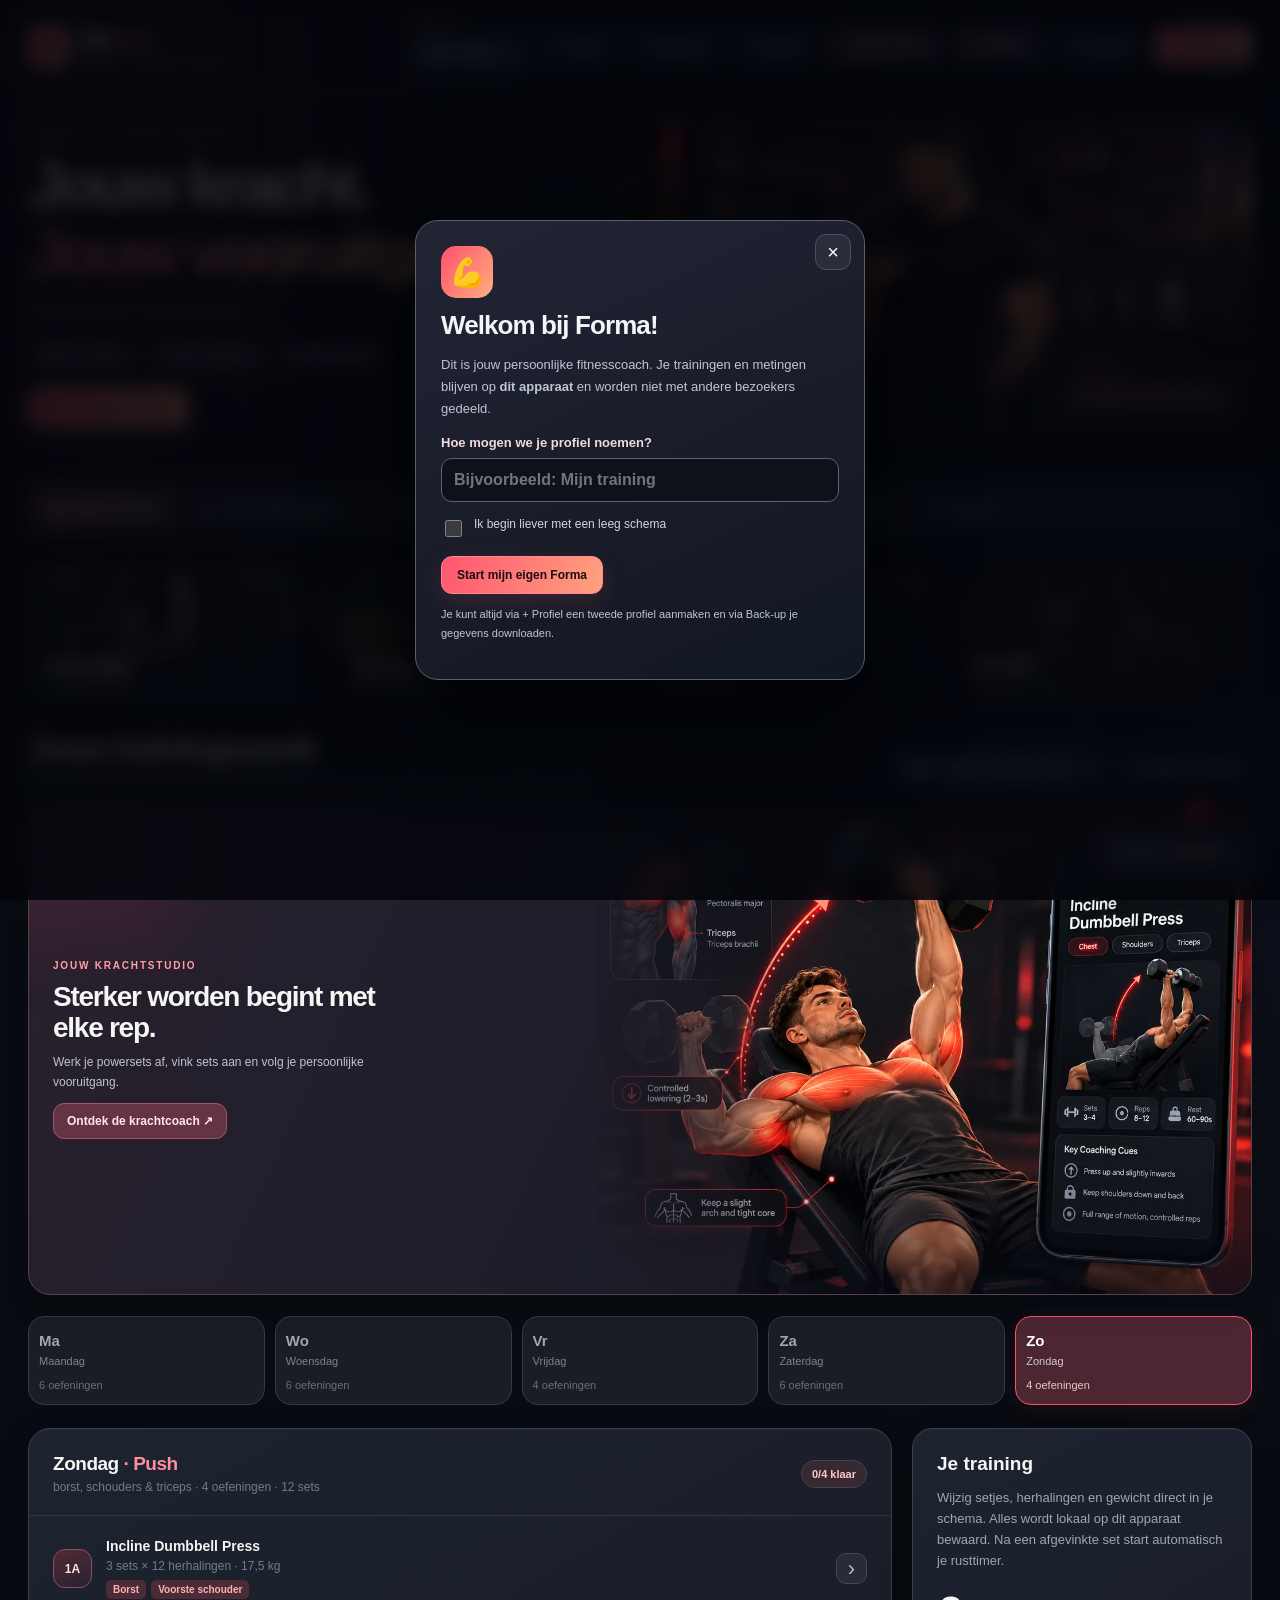
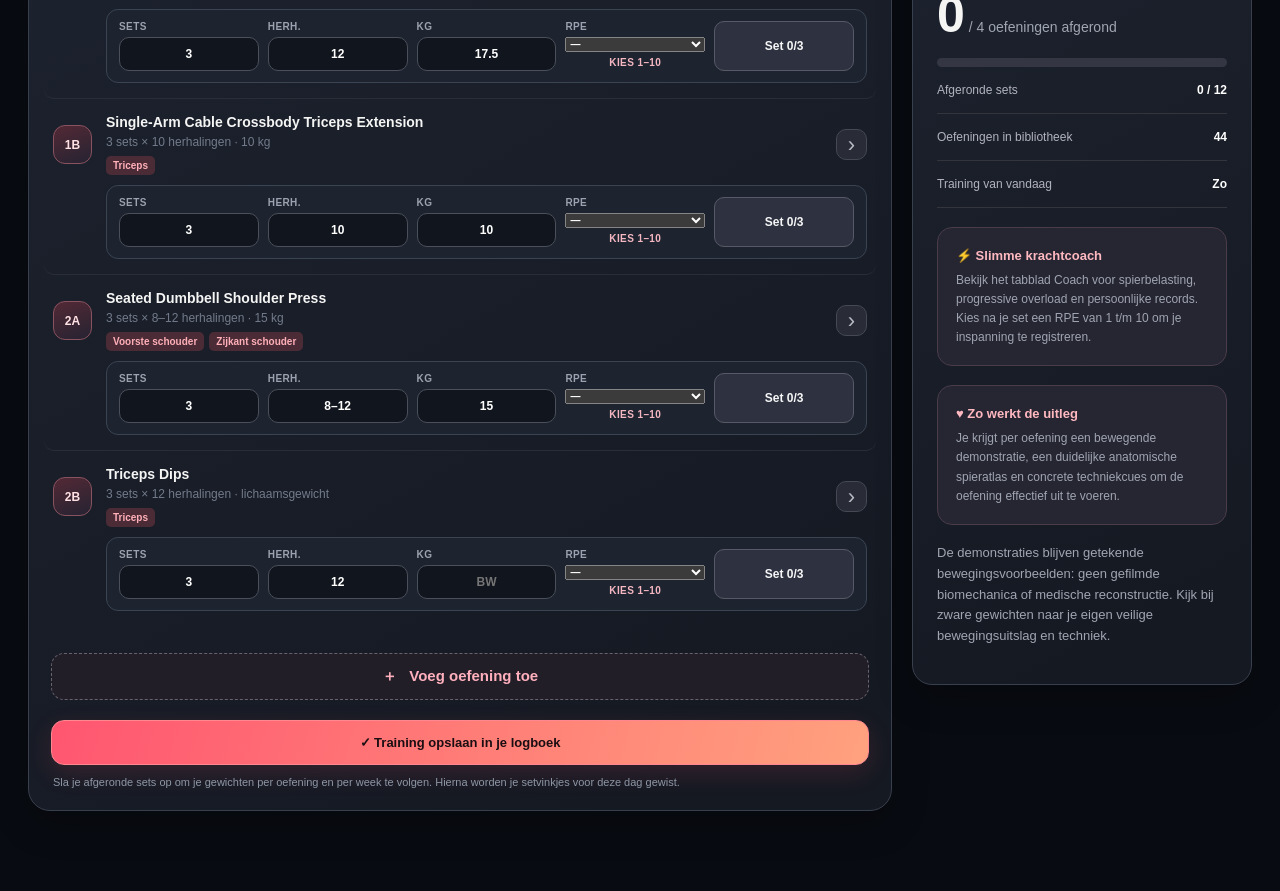
==== index.html @ b9c0585a "Add files via upload" ====
<!doctype html>
<html lang="nl">
<head>
  <meta charset="utf-8" />
  <meta name="viewport" content="width=device-width,initial-scale=1,viewport-fit=cover" />
  <meta name="theme-color" content="#0d1016" /><link rel="manifest" href="./manifest.webmanifest" /><link rel="icon" type="image/png" href="./icons/icon-192.png" />
  <meta name="description" content="Forma 3.0: persoonlijke workoutcoach, voedingsdagboek, spiergroepanalyse, rusttimer, records, lichaamstrends en vriendenmodus." />
  <title>Forma Fitnesscoach 3.0 — Visual Edition</title>
  <style>
    :root{--bg:#0b0d12;--bg2:#11141b;--panel:#181c25;--panel2:#202531;--text:#f5f5f4;--muted:#a0a5b2;--dim:#737b8b;--red:#fb5263;--red2:#ff8a81;--green:#b8e996;--line:#323743;--radius:21px;font-family:Inter,ui-sans-serif,-apple-system,BlinkMacSystemFont,"Segoe UI",sans-serif;color-scheme:dark}
    *{box-sizing:border-box}html{scroll-behavior:smooth}body{margin:0;background:var(--bg);color:var(--text);font-size:15px}button,input,select{font:inherit}button{cursor:pointer}button:focus-visible,input:focus-visible,select:focus-visible{outline:2px solid var(--red);outline-offset:3px}button:disabled{opacity:.4;cursor:not-allowed} ::selection{background:#a82943;color:white}
    .page{min-height:100vh;background:radial-gradient(ellipse at 84% -6%,#38202b 0,transparent 31%),radial-gradient(ellipse at -8% 30%,#151a28 0,transparent 34%),var(--bg)}
    .shell{max-width:1240px;margin:auto;padding:0 28px 80px}
    .header{height:92px;display:flex;align-items:center;justify-content:space-between;gap:16px;border-bottom:1px solid #ffffff11}.brand{display:flex;align-items:center;gap:12px;text-decoration:none;color:white}.brandmark{width:42px;height:42px;display:grid;place-items:center;border-radius:13px;background:var(--red);box-shadow:0 6px 30px #fb526333}.brandmark svg{width:26px}.brandname{font-weight:900;letter-spacing:-1.4px;font-size:24px}.brandname span{color:var(--red)}.brandtag{font-size:11px;color:var(--dim);font-weight:650;letter-spacing:.13em;margin-top:1px}
    .header-actions{display:flex;align-items:center;gap:10px}.top-btn{border:1px solid var(--line);background:#22263080;color:#e9e9eb;padding:10px 14px;border-radius:12px;font-weight:700;font-size:13px}.top-btn:hover{border-color:#858a94}.top-btn.primary{background:var(--red);color:#150d12;border-color:var(--red)}
    .hero{display:grid;grid-template-columns:minmax(0,1fr) 390px;gap:26px;padding:52px 0 36px;align-items:center}.eyebrow{font-size:12px;letter-spacing:.20em;font-weight:800;color:var(--red);text-transform:uppercase}.hero h1{font-size:clamp(39px,5.4vw,72px);letter-spacing:-.065em;line-height:1.03;margin:17px 0 17px;font-weight:850}.hero h1 em{font-style:normal;color:var(--red)}.hero p{color:#aeb3bf;font-size:16px;line-height:1.65;margin:0;max-width:590px}
    .hero-card{border:1px solid #6c4d58;background:linear-gradient(160deg,#2b2332 0%,#171b25 42%,#121722 100%);box-shadow:inset 0 1px 0 #ffffff10,0 18px 60px #0007;border-radius:24px;padding:23px;position:relative;overflow:hidden;min-height:208px}.hero-card:before{content:"";position:absolute;inset:0;background:radial-gradient(circle at 80% 8%,#fd617540 0,transparent 28%),radial-gradient(circle at 18% 88%,#5979ff18 0,transparent 24%)}.hero-card:after{content:"";position:absolute;width:190px;height:190px;border:32px solid #ffffff07;right:-95px;top:-52px;border-radius:100%}.stat-top{color:#ddd0d5;font-size:12px;letter-spacing:.09em;font-weight:780;position:relative;z-index:1}.stat-big{font-size:58px;font-weight:850;line-height:1;margin:19px 0 6px;letter-spacing:-.055em;position:relative;z-index:1}.stat-desc{color:#e8cbd2;font-weight:680;position:relative;z-index:1}.stat-chip{display:inline-flex;gap:7px;align-items:center;margin-top:24px;border-radius:30px;padding:7px 12px;background:#ffb5bf20;color:#ffdbe0;font-size:11px;font-weight:750;position:relative;z-index:1}
    .navrow{display:flex;justify-content:space-between;gap:14px;align-items:center;margin:6px 0 27px}.tabs{display:inline-flex;gap:5px;background:#1c202a;border:1px solid #333744;padding:5px;border-radius:15px}.tab{background:transparent;border:0;color:#abb0ba;padding:11px 17px;border-radius:11px;font-weight:760;font-size:14px}.tab.active{background:#373a45;color:white;box-shadow:0 2px 8px #0004}.tab:hover{color:white}.muted-info{font-size:12px;color:var(--dim)}
    .section-top{display:flex;align-items:flex-end;justify-content:space-between;gap:15px;margin-bottom:19px}.section-top h2{margin:0;font-size:27px;letter-spacing:-.045em}.section-top p{margin:5px 0 0;color:var(--muted);font-size:13px}.section-top button{flex:none}.routine-picker{display:flex;align-items:center;gap:8px;flex-wrap:wrap;justify-content:flex-end}.routine-picker .select{max-width:210px;min-width:160px;padding:10px}.routine-picker .top-btn{white-space:nowrap;padding:10px 12px}
    .days{display:grid;grid-template-columns:repeat(5,minmax(0,1fr));gap:10px;margin:21px 0 23px}.day{border:1px solid var(--line);background:#191d25;border-radius:16px;padding:15px 10px 13px;text-align:left;color:var(--muted);transition:.17s}.day:hover{border-color:#8d909e;transform:translateY(-1px)}.day.active{background:#4c2731;border-color:var(--red);color:white;box-shadow:0 4px 22px #ff536117}.day .short{font-size:15px;font-weight:800}.day .dayname{font-size:11px;margin-top:6px;opacity:.74}.day .daycount{font-size:11px;opacity:.6;margin-top:12px}.day.active .daycount{color:#ffd6dc;opacity:.9}
    .columns{display:grid;grid-template-columns:minmax(0,1fr) 340px;gap:20px;align-items:start}.workouts,.sidebar-card,.library-wrap,.progress-card{border:1px solid var(--line);background:linear-gradient(180deg,#1a1e28 0%,#151922 100%);box-shadow:0 14px 50px #00000022,inset 0 1px 0 #ffffff08;border-radius:22px;overflow:hidden}.panelhead{display:flex;justify-content:space-between;align-items:center;gap:14px;padding:24px 24px 21px;border-bottom:1px solid #30343e}.panelhead h3{font-size:19px;margin:0;letter-spacing:-.025em}.tiny{color:var(--dim);font-size:12px;margin-top:5px}.badge{font-size:11px;border:1px solid #47414a;background:#372931;color:#ffc6cd;border-radius:100px;padding:7px 10px;white-space:nowrap;font-weight:790}.worklist{padding:7px 15px 14px}.exercise{display:flex;align-items:center;gap:14px;padding:15px 9px;border-bottom:1px solid #2a2d37;cursor:pointer;border-radius:10px;transition:background .13s}.exercise:last-child{border-bottom:0}.exercise:hover{background:#ffffff08}.exercise.checkedd .exercise-title{color:#a9afba}.exercise.checkedd .num{background:#345142;border-color:#658878;color:#d8faca}.exercise.checkedd .num::after{content:"✓"}.exercise.checkedd .num span{display:none}.num{height:39px;min-width:39px;border:1px solid #4a4851;background:#292733;color:#ffaab5;border-radius:12px;display:grid;place-items:center;font-weight:850;font-size:12px}.excopy{flex:1;min-width:0}.exercise-title{font-weight:730;font-size:14px;white-space:nowrap;overflow:hidden;text-overflow:ellipsis}.exercise-sub{color:var(--dim);font-size:12px;margin-top:5px}.ex-right{display:flex;align-items:center;gap:10px}.muscle-tags{display:flex;gap:5px;flex-wrap:wrap;margin-top:7px}.muscle-tag{font-size:10px;border-radius:5px;background:#4b2b35;color:#ffb0b9;padding:4px 7px;font-weight:690}.circle-next{border:1px solid #454855;border-radius:10px;width:31px;height:31px;background:#292c36;color:#b9bbc4;display:grid;place-items:center;font-size:22px}.exercise-main{display:flex;align-items:center;gap:14px;cursor:pointer;flex:1;min-width:0}.quick-edit{margin:10px 0 0 53px;padding:11px 12px;border:1px solid #313542;background:#1f2430;border-radius:12px;display:grid;grid-template-columns:repeat(4,minmax(0,1fr));gap:9px}.quick-field{display:flex;flex-direction:column;gap:5px;color:#9ca2af;font-size:10px;font-weight:750;letter-spacing:.04em;text-transform:uppercase}.quick-field input{width:100%;padding:9px 8px;border-radius:10px;border:1px solid #4b4f5a;background:#11151d;color:white;text-align:center;font-size:12px}.quick-field input[type=number]::-webkit-outer-spin-button,.quick-field input[type=number]::-webkit-inner-spin-button{-webkit-appearance:none;margin:0}.mini-pill{display:flex;align-items:center;justify-content:center;border:1px solid #575968;background:#2e3240;color:#f6f6f7;border-radius:10px;padding:9px 8px;font-size:12px;font-weight:780;cursor:pointer}.mini-pill:hover{border-color:#888b98}
    .add-btn{margin:13px 22px 20px;width:calc(100% - 44px);border:1px dashed #68626d;background:#221e28;color:#ffb0bd;border-radius:13px;padding:13px;font-weight:800}.add-btn:hover{background:#382631}.sidebar-card{padding:24px}.sidebar-card h3{margin:0;font-size:19px}.sidebar-card p{color:var(--muted);line-height:1.6;font-size:13px}.bigprogress{display:flex;align-items:baseline;gap:7px;margin:18px 0}.bigprogress strong{font-size:50px;letter-spacing:-.06em;line-height:1}.bigprogress span{font-size:14px;color:var(--muted)}.progressbar{background:#343743;height:9px;border-radius:10px;overflow:hidden}.progressfill{height:100%;background:linear-gradient(90deg,#fa4760,#ffa17e);border-radius:9px;transition:width .2s}.side-line{padding:16px 0;border-bottom:1px solid #34343d;display:flex;align-items:center;justify-content:space-between;gap:14px;font-size:12px;color:#b1b3be}.side-line:last-child{border-bottom:0}.side-line strong{color:white}.guidebox{padding:18px;margin-top:19px;background:#262532;border:1px solid #4a3c49;border-radius:15px}.guidebox strong{color:#ffb9c0;font-size:13px}.guidebox p{margin:8px 0 0;font-size:12px}.footnote{font-size:11px;color:#7e8291;line-height:1.6;margin-top:18px}
    .filterbar{display:flex;gap:12px;flex-wrap:wrap;margin-bottom:20px}.search{flex:1;min-width:180px;border:1px solid #444855;background:#1c202b;border-radius:13px;color:white;padding:14px 14px;outline:0}.search::placeholder{color:#777e8b}.select{border:1px solid #444855;border-radius:12px;color:white;padding:13px 12px;background:#242834;min-width:144px}.library-wrap{padding:16px}.library-grid{display:grid;grid-template-columns:repeat(3,minmax(0,1fr));gap:12px}.libcard{border:1px solid #353a45;border-radius:16px;background:#1e222c;cursor:pointer;overflow:hidden;transition:.17s;display:flex;flex-direction:column}.libcard:hover{border-color:#bc7986;transform:translateY(-2px)}.libthumb{height:116px;background:radial-gradient(circle at 60% 35%,#4d2c38 0%,#242431 60%,#1e222c 100%);position:relative;overflow:hidden;display:grid;place-items:center}.libthumb svg{width:145px;height:126px;position:absolute;left:50%;top:50%;transform:translate(-50%,-50%)}.group-chip{position:absolute;z-index:2;top:10px;left:10px;padding:5px 8px;font-weight:800;font-size:10px;color:#ffb8c1;background:#572d3a;border-radius:6px}.libtext{padding:14px;min-height:99px}.libtitle{font-size:13px;font-weight:800;line-height:1.33}.libsub{font-size:11px;color:#89909e;line-height:1.5;margin-top:6px}.libbottom{padding:0 14px 14px;display:flex;justify-content:space-between;align-items:center;margin-top:auto;color:#ffa3ac;font-size:11px;font-weight:800}.empty{padding:55px 20px;text-align:center;color:#9598a5}.empty h3{color:white}
    .progress-layout{display:grid;grid-template-columns:1fr 1fr;gap:19px}.progress-card{padding:23px}.progress-card h3{margin:0 0 15px}.history-item{display:flex;justify-content:space-between;align-items:center;border-bottom:1px solid #34343e;padding:13px 0;gap:15px;font-size:13px}.history-item:last-child{border:0}.history-item span{color:#afb3bc}.green{color:var(--green)!important}.mini-button{background:#272b35;border:1px solid #474b56;padding:7px 10px;border-radius:9px;font-weight:780;font-size:11px;color:white}.mini-button.accent{border-color:#a65363;color:#ffb0bc;background:#4b303b}
    .overlay{position:fixed;inset:0;z-index:20;display:none;background:#050609bc;backdrop-filter:blur(10px);padding:22px;overflow-y:auto;-webkit-overflow-scrolling:touch;align-items:flex-start;justify-content:center}.overlay.open{display:flex}.modal{border:1px solid #514650;border-radius:28px;background:linear-gradient(180deg,#1d212c 0%,#181c24 48%,#141821 100%);box-shadow:inset 0 1px 0 #ffffff0d,0 30px 130px #000c;max-width:980px;width:100%;position:relative;overflow-y:auto;-webkit-overflow-scrolling:touch;touch-action:pan-y;max-height:calc(100vh - 44px);animation:appear .2s ease-out}@keyframes appear{from{opacity:0;transform:translateY(10px)}to{opacity:1;transform:translateY(0)}}.modal-close{position:absolute;right:20px;top:17px;z-index:3;color:#ddd;background:#383843;border:1px solid #59565f;border-radius:100%;height:37px;width:37px;display:grid;place-items:center;font-size:20px}.mod-head{padding:26px 32px 18px;padding-right:75px;background:linear-gradient(180deg,#ffffff06,transparent)}.mod-title{font-size:30px;font-weight:860;letter-spacing:-.045em;margin:10px 0 8px}.mod-sub{display:flex;flex-wrap:wrap;gap:8px;align-items:center;color:var(--muted);font-size:12px}.mod-cat{font-size:11px;font-weight:800;color:var(--red);letter-spacing:.12em;text-transform:uppercase}.mod-grid{display:block}.visual-pane{padding:0 26px 14px 26px}.demo-stage{height:400px;border:1px solid #48434c;background:radial-gradient(circle at 50% 26%,#414656 0%,#20242e 57%,#181b23 100%);box-shadow:inset 0 1px 0 #ffffff0d;border-radius:22px;position:relative;overflow:hidden}.demo-stage:before{content:"";position:absolute;inset:auto 0 0 0;height:34%;background:linear-gradient(180deg,transparent,#09101822)}.demo-stage>svg{width:100%;height:100%}.demo-stamp{position:absolute;left:16px;top:14px;background:#11131cbd;padding:8px 10px;border:1px solid #50515b;border-radius:9px;font-size:10px;color:#c8cbd1;font-weight:800;letter-spacing:.12em}.motion-state{position:absolute;right:15px;top:14px;color:#ffacb5;font-size:11px;background:#421f2c;padding:8px 9px;border-radius:8px;font-weight:820}.demo-bottom{display:flex;gap:11px;align-items:center;padding-top:14px}.ctrl{color:white;background:#31343f;border:1px solid #5b5663;border-radius:10px;padding:9px 13px;font-weight:770;font-size:12px}.ctrl.pause{color:#160a0d;background:var(--red);border-color:var(--red)}.timeline{flex:1;background:#46404a;border-radius:10px;height:6px;overflow:hidden}.timeline i{display:block;height:100%;background:linear-gradient(90deg,#fb5263,#ff9c7b);width:0}.speed{width:73px;background:#30323d;border:1px solid #52515c;border-radius:10px;padding:9px 6px;color:white;font-weight:750;font-size:11px}.demo-note{color:#c0c4cf;font-size:12px;line-height:1.65;margin-top:12px;background:#1f2430;border:1px solid #353c48;border-radius:14px;padding:13px 14px}.motion-legend{display:flex;gap:10px;flex-wrap:wrap;margin-top:11px}.legend-chip{display:inline-flex;align-items:center;gap:7px;padding:8px 10px;border-radius:11px;background:#202430;border:1px solid #343b49;color:#d8dbe4;font-size:11px;font-weight:760}.legend-chip i{display:inline-block;width:14px;height:3px;border-radius:999px;background:#ffb76c}.legend-chip i.ghost{background:#a4adbc}.legend-chip i.hot{background:#fb5263}.profile-strip{display:grid;grid-template-columns:repeat(3,minmax(0,1fr));gap:10px;margin-top:14px}.profile-card{background:linear-gradient(180deg,#202633 0%,#191e28 100%);border:1px solid #353c49;border-radius:15px;padding:12px 13px}.profile-card strong{display:block;color:#ffcad1;font-size:11px;letter-spacing:.08em;text-transform:uppercase;margin-bottom:5px}.profile-card span{display:block;color:#eef0f3;font-size:12px;line-height:1.55}.under-demo{margin-top:16px;display:grid;gap:14px}.attention-grid{display:grid;grid-template-columns:repeat(2,minmax(0,1fr));gap:10px}.attention-card{background:#202531;border:1px solid #373d4b;border-radius:14px;padding:12px}.attention-card strong{display:block;font-size:11px;letter-spacing:.08em;color:#ffb2bb;text-transform:uppercase;margin-bottom:6px}.attention-card p{margin:0;color:#eef0f3;font-size:12px;line-height:1.58}.coach-deep-list{display:grid;gap:10px;margin-top:12px}.coach-deep-line{background:#171c25;border:1px solid #303744;border-radius:13px;padding:12px 13px}.coach-deep-line b{display:block;color:#ffd7dd;font-size:12px;margin-bottom:5px}.coach-deep-line span{display:block;color:#c2c7d1;font-size:12px;line-height:1.63}.tension-list{margin:12px 0 0;padding-left:18px}.tension-list li{margin-bottom:8px}.phase-cue{position:absolute;left:15px;bottom:14px;max-width:68%;background:#11151dcf;border:1px solid #343d4a;border-radius:12px;padding:9px 11px;color:#dce0e8;font-size:11px;line-height:1.45}.stage-badge{position:absolute;right:15px;bottom:14px;background:#141826d8;border:1px solid #343c4b;color:#ffd4da;border-radius:999px;padding:8px 10px;font-size:10px;font-weight:800;letter-spacing:.08em;text-transform:uppercase}
    .details-pane{padding:4px 26px 27px 26px}.detail-section{padding:20px 0;border-bottom:1px solid #373a43}.detail-section:first-child{padding-top:0}.detail-section:last-child{border:0}.detail-label{display:flex;align-items:center;gap:9px;margin:0 0 12px;font-size:13px;font-weight:840}.dot{width:9px;height:9px;background:var(--red);border-radius:100%;box-shadow:0 0 10px #ff5965a8}.detail-section p,.detail-section li{color:#b6bac6;font-size:12px;line-height:1.65}.detail-section ol,.detail-section ul{margin:0;padding-left:18px}.detail-section li{margin:0 0 8px}.muscle-display{display:grid;grid-template-columns:135px minmax(0,1fr);gap:13px;align-items:center}.muscle-map{background:#22252f;border:1px solid #343a45;border-radius:13px;padding:8px;height:155px;display:grid;place-items:center}.muscle-map svg{height:137px;max-width:110px}.muscle-detail strong{color:#f0eced;display:block;font-size:12px;margin-top:9px}.muscle-detail p{margin:4px 0 2px;color:#b0b4bd}.muscle-detail .smalltag{color:#ffb2bb;font-weight:800;font-size:10px;letter-spacing:.06em}.anatomy-card{background:#202530;border:1px solid #333948;border-radius:16px;padding:12px}.anatomy-card svg{width:100%;height:auto;display:block}.anatomy-caption{display:grid;grid-template-columns:1fr 1fr;gap:10px;margin-top:10px}.anatomy-caption .hint{background:#171b24;border:1px solid #313744;border-radius:12px;padding:10px}.anatomy-caption .hint strong{display:block;color:#ffe2e6;font-size:11px;margin-bottom:4px}.anatomy-caption .hint p{margin:0;color:#abb1bd;font-size:11px;line-height:1.5}.coach-grid{display:grid;grid-template-columns:repeat(2,minmax(0,1fr));gap:10px}.coach-box{background:#202531;border:1px solid #363c49;border-radius:14px;padding:11px 12px}.coach-box .k{font-size:10px;font-weight:800;letter-spacing:.08em;color:#ffb2bb;text-transform:uppercase}.coach-box .v{display:block;margin-top:6px;font-size:12px;color:#eff0f2;line-height:1.55}.danger-text{color:#ffb1b9!important}.mod-foot{border-top:1px solid #3b3c45;display:flex;flex-wrap:wrap;gap:12px;justify-content:space-between;padding:17px 32px;background:#20232d}.form-controls{display:flex;gap:9px;align-items:center;flex-wrap:wrap}.field{display:flex;align-items:center;gap:7px;color:#a9adba;font-size:12px}.field input{width:60px;padding:10px 7px;text-align:center;border-radius:10px;background:#141821;border:1px solid #484b56;color:white}.field .repsinput{width:73px}.savebutton{background:var(--red);color:#1b0c11;border:1px solid #ff6c7a;border-radius:11px;font-weight:840;font-size:12px;padding:11px 15px}.dangerbtn{background:#22252e;color:#ffadb7;border:1px solid #65434b;border-radius:10px;padding:10px 12px;font-weight:750;font-size:12px}.linkbtn{background:transparent;border:0;color:#a9aeb9;text-decoration:underline;font-size:12px}.toast{position:fixed;left:50%;bottom:25px;transform:translate(-50%,110px);background:#d5f4bd;color:#14210f;z-index:50;padding:12px 19px;font-weight:800;font-size:13px;border-radius:13px;box-shadow:0 10px 35px #0009;transition:.2s;white-space:nowrap}.toast.show{transform:translate(-50%,0)}.toast:not(.show){visibility:hidden}
    @media(max-width:980px){.hero{grid-template-columns:1fr 300px}.columns{grid-template-columns:minmax(0,1fr) 280px}.library-grid{grid-template-columns:repeat(2,1fr)}.visual-pane{padding-left:20px;padding-right:20px}.details-pane{padding-left:20px;padding-right:20px}.muscle-display{grid-template-columns:115px 1fr}.quick-edit{grid-template-columns:repeat(2,minmax(0,1fr))}.coach-grid{grid-template-columns:1fr}.anatomy-caption{grid-template-columns:1fr}.attention-grid{grid-template-columns:1fr 1fr}.profile-strip{grid-template-columns:1fr}}
    @media(max-width:760px){.shell{padding:0 15px 80px}.header{height:75px}.brandtag{display:none}.header-actions .top-btn:not(.primary){display:none}.brandname{font-size:23px}.hero{display:block;padding:32px 0 23px}.hero h1{font-size:44px;margin:11px 0 12px}.hero p{font-size:13px;line-height:1.6}.hero-card{display:none}.navrow{display:block}.tabs{display:flex}.tab{flex:1;padding:11px 7px;font-size:12px}.muted-info{display:none}.section-top h2{font-size:24px}.section-top p{font-size:12px}.section-top:has(.routine-picker){display:block}.routine-picker{justify-content:flex-start;margin-top:14px}.routine-picker .select{flex:1;max-width:none;min-width:0}.routine-picker .top-btn{font-size:11px}.days{grid-template-columns:repeat(5,minmax(0,1fr));gap:6px}.day{padding:11px 7px;border-radius:11px}.day .short{font-size:13px}.day .dayname{font-size:9px}.day .daycount{font-size:9px;margin-top:9px}.columns{grid-template-columns:1fr}.sidebar-card{order:2}.panelhead{padding:18px 16px}.worklist{padding:5px 8px 10px}.exercise{padding:13px 6px;gap:9px;display:block}.exercise-main{gap:9px}.exercise-title{font-size:13px;white-space:normal}.exercise-sub{font-size:11px}.num{height:35px;min-width:35px;font-size:11px}.muscle-tags{display:none}.quick-edit{margin-left:44px;grid-template-columns:repeat(2,minmax(0,1fr));padding:10px}.library-grid{grid-template-columns:repeat(2,minmax(0,1fr));gap:9px}.library-wrap{padding:9px}.libtext{padding:11px}.libthumb{height:106px}.libtitle{font-size:12px}.libbottom{padding:0 11px 11px}.progress-layout{grid-template-columns:1fr}.overlay{padding:0;align-items:stretch}.modal{min-height:100vh;max-height:100vh;border-radius:0;border:0}.mod-head{padding:22px 20px 15px;padding-right:68px}.mod-title{font-size:25px}.modal-close{right:17px;top:15px}.mod-grid{display:block}.visual-pane{padding:0 15px 16px}.demo-stage{height:min(82vw,380px);min-height:280px}.details-pane{padding:8px 20px 18px}.muscle-display{grid-template-columns:115px 1fr}.mod-foot{padding:15px;gap:15px}.form-controls{gap:7px}.field input{width:54px}.top-btn.primary{padding:10px 11px;font-size:12px}.attention-grid{grid-template-columns:1fr}.anatomy-buttons{gap:5px}.profile-strip{grid-template-columns:1fr}}
    @media(prefers-reduced-motion:reduce){*{scroll-behavior:auto!important;animation:none!important;transition:none!important}}
  
/* Forma v3 — anatomical WebGL viewer and inline editable workout sets */
.exercise{display:block;cursor:default!important}.exercise-main{width:100%;}.exercise-main:hover .exercise-title{color:#fff}
.anatomy-view{height:358px;position:relative;border-radius:14px;background:radial-gradient(circle at 50% 30%,#303747,#151a24 68%);overflow:hidden;border:1px solid #394355;touch-action:none}
.anatomy-view canvas{height:100%;width:100%;display:block;cursor:grab;touch-action:none}
.anatomy-view canvas:active{cursor:grabbing}
.anatomy-fallback{position:absolute;inset:0;display:grid;place-items:center;background:#222631;padding:14px;text-align:center}.anatomy-fallback[hidden]{display:none}
.anatomy-fallback svg{width:75%;height:85%;max-width:250px}.anatomy-fallback p{font-size:10px;color:#d1d5de}
.anatomy-tip{position:absolute;left:9px;top:10px;pointer-events:none;color:#d5dae2;background:#141925d5;padding:6px 9px;border-radius:8px;font-size:10px;letter-spacing:.01em}
.anatomy-legend{position:absolute;right:8px;bottom:9px;pointer-events:none;background:#141925dc;padding:7px 8px;border-radius:8px;color:#d6d8df;font-size:10px}
.anatomy-legend i{display:inline-block;width:8px;height:8px;border-radius:100%;margin-right:4px}.primary-dot{background:#fc5264}.secondary-dot{background:#d47a86}
.anatomy-buttons{display:flex;gap:6px;flex-wrap:wrap;margin-top:10px}.rot-btn{flex:1;min-width:80px;border:1px solid #465061;background:#242b37;color:#d6d9e0;border-radius:10px;padding:9px 8px;font-size:11px;font-weight:770}.rot-btn.selected,.rot-btn[aria-pressed=true]{background:#602836;color:#ffe5e8;border-color:#e46174}
.anatomy-disclaimer{margin:10px 2px 4px!important;line-height:1.45!important;font-size:10px!important;color:#929ca9!important}
.specific-list{display:grid;gap:9px}.specific-line{border-left:2px solid #ad4a5c;padding:2px 0 3px 10px}.specific-line b{display:block;font-size:11px;color:#f3c2c9;margin-bottom:4px}.specific-line span{color:#c6cad2;font-size:12px;line-height:1.6}
.coach-focus{border:1px solid #5c3b48;background:#342833;color:#fbdfe3;border-radius:11px;padding:12px;font-size:12px;line-height:1.55;margin-bottom:14px}
.progress-hint{border:1px solid #465a51;background:#24352f;border-radius:11px;padding:11px;color:#d8f8da;font-size:12px;line-height:1.5;margin-top:12px}
@media(max-width:760px){.quick-edit{grid-template-columns:repeat(2,minmax(0,1fr))}.anatomy-view{height:350px}.anatomy-tip{font-size:9px}.coach-grid{grid-template-columns:1fr}}
@media(max-width:380px){.anatomy-view{height:290px}.rot-btn{min-width:65px;font-size:10px}.quick-edit{margin-left:0}}

/* Forma 2.0 — persoonlijke profielen, weeklogboek en oefeningen */
.header-actions{flex-wrap:wrap;justify-content:flex-end}.header{height:auto;min-height:92px;padding:12px 0}.profile-select-wrap{display:flex;flex-direction:column;gap:4px}.profile-select-wrap span{font-size:9px;letter-spacing:.13em;font-weight:900;color:#ffb3bd}.profile-select-wrap select{max-width:160px;min-width:110px;background:#262a36;color:#fff;border:1px solid #525663;padding:10px 10px;border-radius:12px;font-size:12px;font-weight:750}
.save-day-btn{margin:0 22px;width:calc(100% - 44px);border:1px solid #fc6477;background:linear-gradient(120deg,#fa5268,#ff9b7b);color:#1c0d10;border-radius:13px;padding:14px 12px;font-weight:900;font-size:13px;box-shadow:0 10px 25px #fb526327}.save-day-hint{margin:10px 24px 19px;color:#8d97a6;line-height:1.45;font-size:11px}
.progress-summary{display:grid;grid-template-columns:repeat(3,1fr);gap:12px;margin:17px 0}.summary-kpi{border:1px solid #3c4051;border-radius:18px;background:linear-gradient(150deg,#292333,#1b212b);padding:20px}.summary-kpi span{font-size:11px;color:#b6bbc7;font-weight:650;display:block}.summary-kpi strong{font-size:34px;letter-spacing:-.05em;margin-top:6px;display:block}
.week-panel{margin:18px 0}.week-toolbar,.trend-toolbar,.log-head{display:flex;justify-content:space-between;align-items:center;gap:15px;margin-bottom:18px}.week-toolbar p,.trend-toolbar p{color:#98a0af;font-size:12px;margin:5px 0}.week-arrows{display:flex;gap:6px}.week-arrows button{border:1px solid #4a5060;background:#252b38;color:#fff;padding:9px 13px;border-radius:10px;font-size:13px;font-weight:800}
.week-strip{display:grid;grid-template-columns:repeat(7,minmax(0,1fr));gap:9px}.week-day{text-align:center;background:#242936;border:1px solid #383d4a;border-radius:15px;padding:14px 4px;min-width:0}.week-day.trained{background:#244236;border-color:#569e78}.week-label{font-size:11px;color:#c2c7d1;font-weight:750}.week-number{font-weight:850;font-size:21px;margin:7px 0}.week-status{font-size:10px;color:#c4c9d5;white-space:nowrap}.week-day.trained .week-status{color:#b9f5d2}.week-caption{color:#929cab;font-size:11px;line-height:1.6;margin:13px 0 2px}
.progress-duo{display:grid;grid-template-columns:1.1fr .9fr;gap:17px}.progress-duo>.progress-card{min-width:0}.trend-toolbar{align-items:flex-start;flex-wrap:wrap}.trend-toolbar .select{max-width:250px;min-width:165px}.trend-summary{display:grid;grid-template-columns:repeat(3,minmax(0,1fr));gap:7px;margin:12px 0 16px}.trend-summary>div{background:#222735;border:1px solid #353d4b;border-radius:13px;padding:11px 8px}.trend-summary span{font-size:10px;color:#a9b1be;display:block}.trend-summary strong{margin-top:6px;font-size:16px;display:block;white-space:normal}.trend-chart{padding:8px;background:#171c24;border:1px solid #303744;border-radius:15px;min-height:220px;display:grid;place-items:center}.trend-chart svg{width:100%;height:auto}.chart-empty{text-align:center;color:#a7afbd;line-height:1.55;font-size:12px;padding:40px 18px}
.log-item{display:flex;gap:11px;align-items:flex-start;padding:14px 0;border-bottom:1px solid #323845}.log-icon{background:#285441;color:#baf6d1;border-radius:11px;display:grid;place-items:center;min-width:34px;height:34px;font-weight:900}.log-copy{flex:1;min-width:0}.log-copy b{font-size:13px}.log-copy small{display:block;color:#9fa7b5;font-size:10px;margin-top:5px}.log-entries{display:flex;flex-wrap:wrap;gap:6px;margin-top:10px}.log-entries span{font-size:10px;line-height:1.4;background:#262b38;border-radius:8px;padding:6px 8px;color:#c8ceda}.log-empty{color:#a9b0bd;font-size:12px;line-height:1.65}.data-actions{display:flex;flex-wrap:wrap;align-items:center;gap:10px;margin:20px 0}.data-actions span{font-size:11px;color:#98a3b3}.scrub-label{display:block;color:#aeb6c2;font-size:11px;margin-top:14px}.scrub-label input{display:block;width:100%;accent-color:#fb5263;margin-top:8px;cursor:pointer}
@media(max-width:1000px){.header-actions .top-btn{font-size:11px;padding:8px 9px}.header-actions{gap:7px}.progress-duo{grid-template-columns:1fr}}
@media(max-width:760px){.header{align-items:flex-start;padding:12px 0;gap:7px}.brand{padding-top:8px}.header-actions{max-width:75%;gap:5px}.header-actions .top-btn:not(.primary){display:inline-flex;font-size:10px;padding:8px 7px}.header-actions .profile-select-wrap{min-width:110px}.profile-select-wrap select{font-size:11px;max-width:140px;padding:7px}.header-actions #resetBtn{display:none!important}.header-actions #backupBtn,.header-actions #importBtn{display:none!important}.header-actions #addProfile{display:inline-flex}.profile-select-wrap span{display:none}.header-actions .top-btn.primary{font-size:10px}.progress-summary{gap:7px}.summary-kpi{padding:13px 10px}.summary-kpi span{font-size:10px;min-height:27px}.summary-kpi strong{font-size:25px}.week-strip{gap:4px}.week-day{border-radius:11px;padding:11px 2px}.week-number{font-size:17px}.week-status{font-size:9px}.progress-card{padding:15px}.week-toolbar{flex-wrap:wrap}.trend-summary strong{font-size:13px}.trend-summary span{font-size:9px}.log-head{flex-wrap:wrap}.trend-toolbar .select{min-width:100%;max-width:100%}.save-day-btn{margin:0 12px;width:calc(100% - 24px)}.save-day-hint{margin:10px 15px 18px}.demo-stage{min-height:270px}}
@media(max-width:360px){.header-actions{max-width:70%}.profile-select-wrap select{max-width:112px}.summary-kpi strong{font-size:20px}.week-status{font-size:8px}}

/* Forma 3.0: premium responsive layout and coaching modules */
.f3-rpe{color:#f5b7c1;font-size:10px;text-align:center}html,body{overflow-x:hidden}.navrow{min-width:0}.tabs{width:100%;max-width:100%;overflow-x:auto;scrollbar-width:thin;-webkit-overflow-scrolling:touch;display:flex;white-space:nowrap}.tab{flex:0 0 auto;min-height:44px}.quick-edit{grid-template-columns:repeat(5,minmax(0,1fr));}.quick-field input{min-width:0}.profile-select-wrap select{max-width:150px}
.f3-kpis{display:grid;grid-template-columns:repeat(3,minmax(0,1fr));gap:13px;margin-bottom:18px}.f3-kpi,.f3-card{border:1px solid #353b47;border-radius:20px;background:linear-gradient(180deg,#1d2330,#171c25);box-shadow:inset 0 1px 0 #ffffff0a}.f3-kpi{padding:18px}.f3-kpi span{font-size:12px;color:#a6afbd;display:block;margin-bottom:9px}.f3-kpi b{font-size:28px;letter-spacing:-.05em;color:#fff}.f3-kpi b small{font-size:13px;font-weight:500;color:#939dab}.f3-kpi .f3-track{margin-top:12px}.f3-cols{display:grid;grid-template-columns:repeat(2,minmax(0,1fr));gap:17px;margin-bottom:17px}.f3-card{padding:23px;min-width:0;margin-bottom:17px}.f3-cols>.f3-card{margin-bottom:0}.f3-card h3{font-size:19px;margin:0 0 15px;letter-spacing:-.03em}.f3-card h4{margin:21px 0 11px;font-size:14px;color:#f4c0cb}.f3-card p{font-size:13px;line-height:1.65;color:#bbc1cd}.f3-cardhead{margin-bottom:18px}.f3-cardhead h3{margin-bottom:5px}.f3-cardhead small{font-size:12px;color:#929ba9}.f3-mrow{display:grid;grid-template-columns:110px 1fr 33px;gap:10px;align-items:center;margin:13px 0;font-size:12px;color:#dce0e6}.f3-mrow b{text-align:right;color:#ffd5da}.f3-track{height:9px;background:#303747;border-radius:20px;overflow:hidden}.f3-track i{display:block;height:100%;background:linear-gradient(90deg,#fc5265,#ff9c78);border-radius:20px}.f3-note,.f3-muted{color:#919baa!important;font-size:12px!important;line-height:1.65}.f3-warn{color:#ffb2b9!important}.f3-advice{border-top:1px solid #323c4b;padding:12px 0}.f3-advice>b{display:block;font-size:12px;color:#eee}.f3-advice>strong{display:block;color:#ffb6c0;font-size:13px;margin-top:5px}.f3-advice p{margin:5px 0 8px;font-size:11px;color:#aeb7c6}.f3-small,.f3-upload{display:inline-flex;align-items:center;justify-content:center;border:1px solid #5b6371;border-radius:11px;padding:10px 12px;background:#2b3341;color:#f1f1f5;text-align:center;cursor:pointer;font-size:12px;font-weight:750;min-height:39px}.f3-small:hover{border-color:#fc8491}.f3-pr{display:grid;grid-template-columns:1fr auto;gap:4px 12px;padding:13px 0;border-bottom:1px solid #313845}.f3-pr span{font-size:12px;color:#dae0e8}.f3-pr strong{font-size:13px;color:#ffcbd4}.f3-pr small{grid-column:1/-1;color:#98a3b3;font-size:11px}.f3-form{display:grid;gap:14px}.f3-form label,.f3-fields label,.f3-card label:not(.f3-upload){display:flex;flex-direction:column;gap:6px;color:#bfc5d0;font-size:12px;min-width:0}.f3-form input,.f3-fields input,.f3-form select,.f3-form textarea,.f3-fields textarea,.f3-card textarea{width:100%;min-width:0;background:#121722;color:#f0f0f2;border:1px solid #4c5565;border-radius:11px;padding:12px;font-size:14px;outline:none}.f3-card input:focus,.f3-card select:focus,.f3-card textarea:focus{border-color:#fb6a7a}.f3-fields{display:grid;grid-template-columns:repeat(2,minmax(0,1fr));gap:12px;align-items:end;margin:12px 0}.f3-card button{max-width:100%}.f3-result{padding:13px;border-radius:12px;background:#212936;border:1px solid #374356}.f3-result h2{font-size:26px;margin:7px 0}.f3-result b{color:#ffd4db}.f3-result p{color:#d1d5df}.f3-separator{height:1px;background:#343d4a;margin:14px 0}.f3-list{display:grid;gap:8px;margin-top:13px}.f3-list>div{display:flex;align-items:center;gap:9px;justify-content:space-between;padding:10px;background:#151b25;border-radius:10px;border:1px solid #2e3745}.f3-list span,.f3-list b{font-size:12px;min-width:0}.f3-list span{color:#bec5d0;overflow-wrap:anywhere}.f3-list b{color:#fff;font-weight:700;text-align:right}.f3-iconbtn{background:#37313c;color:#ffbac5;border:1px solid #64414d;border-radius:9px;font-size:17px;cursor:pointer;flex:0 0 29px;height:29px}.f3-chart{width:100%;max-height:180px}.f3-photo-grid{display:grid;grid-template-columns:repeat(4,minmax(0,1fr));gap:12px;margin-top:16px}.f3-photo{display:flex;flex-direction:column;gap:8px}.f3-photo img{width:100%;height:155px;object-fit:cover;border-radius:12px;border:1px solid #3a4351}.f3-photo small{color:#acb4c1}.f3-macros{display:grid;grid-template-columns:repeat(3,minmax(0,1fr));gap:8px}.f3-macros span{display:flex;flex-direction:column;gap:5px;background:#202936;padding:12px;border-radius:12px;color:#a9b2bf;font-size:12px}.f3-macros b{color:#fff;font-size:14px}.f3-score{display:flex;align-items:center;gap:12px;justify-content:space-between;background:#27333b;border:1px solid #4a6b69;padding:17px;border-radius:14px}.f3-score span{font-size:13px;color:#d1ddd9}.f3-score b{font-size:29px;color:#c9f1d7}.f3-friendcard{background:#252d3d;border:1px solid #4a5165;border-radius:16px;padding:17px;display:flex;flex-wrap:wrap;gap:13px;margin:16px 0}.f3-friendcard>strong{font-size:16px;color:#ffd2d8;width:100%}.f3-friendcard>div{min-width:80px;display:flex;flex-direction:column;gap:5px;flex:1}.f3-friendcard b{font-size:23px}.f3-friendcard span,.f3-friendcard small{font-size:11px;color:#aab6c9}.f3-friend-sm{padding:13px}.f3-cloud-status{border-radius:12px;padding:12px;border:1px solid #51606b;background:#29313d;color:#dce8ee;font-size:12px;margin:15px 0}.f3-card details{border:1px solid #37404f;border-radius:12px;padding:13px;margin-bottom:14px}.f3-card summary{font-weight:750;color:#ffbece;cursor:pointer}.f3-card details .f3-fields{grid-template-columns:1fr}.f3-timer{position:fixed;z-index:18;right:20px;bottom:20px;max-width:calc(100vw - 32px);background:linear-gradient(120deg,#373041,#191f2d);border:1px solid #c46c7e;border-radius:18px;padding:7px;box-shadow:0 9px 35px #0009;color:white}.f3-timer.completed{border-color:#a1dfb0}.f3-timer-label{display:flex;align-items:center;gap:10px;background:transparent;color:#fff;border:0;padding:8px 13px;font-size:13px;font-weight:800}.f3-timer-label b{color:#ffc5ca;font-variant-numeric:tabular-nums;font-size:20px}.f3-timer-controls{padding:8px;display:flex;gap:6px;flex-wrap:wrap}.f3-timer-controls[hidden]{display:none}.f3-timer-controls select,.f3-timer-controls button{background:#252d3c;border:1px solid #596271;border-radius:8px;color:white;padding:8px;cursor:pointer;font-size:12px}
@media(max-width:960px){.quick-edit{grid-template-columns:repeat(3,minmax(0,1fr))}.f3-photo-grid{grid-template-columns:repeat(3,minmax(0,1fr))}}
@media(max-width:760px){.header{height:auto;min-height:80px;flex-wrap:wrap;padding:11px 0;gap:9px}.header-actions{width:100%;display:flex;flex-wrap:wrap;gap:7px}.header-actions .top-btn:not(.primary){display:inline-flex!important}.header-actions .top-btn{font-size:10px;padding:8px 9px}.profile-select-wrap{flex:1;min-width:140px}.profile-select-wrap select{width:100%;max-width:100%}.navrow{margin:8px 0 19px}.tabs{width:100%;max-width:100%;margin:0;padding:4px}.tab{flex:none!important;padding:11px 13px;font-size:12px}.quick-edit{margin:8px 0 0 0;grid-template-columns:repeat(3,minmax(0,1fr));gap:7px}.quick-field input{min-height:40px}.f3-kpis{gap:9px}.f3-kpi{padding:12px}.f3-kpi b{font-size:20px}.f3-cols{grid-template-columns:1fr;gap:15px}.f3-card{padding:17px}.f3-photo-grid{grid-template-columns:repeat(2,minmax(0,1fr))}.f3-timer{bottom:12px;right:12px}.f3-fields{grid-template-columns:repeat(2,minmax(0,1fr))}.form-controls{gap:7px}}
@media(max-width:385px){.f3-kpis{grid-template-columns:1fr 1fr}.f3-fields{grid-template-columns:1fr}.quick-edit{grid-template-columns:repeat(2,minmax(0,1fr))}.f3-mrow{grid-template-columns:90px 1fr 26px}.f3-timer{right:7px;bottom:7px}}


/* Forma 3.0 Visual Edition — graphic artwork + premium mobile presentation */
:root{--red:#ff5269;--red2:#ff947c;--bg:#090c12;--panel:#191f29;--line:#333947}
body{background:#090c12}
.page{background:radial-gradient(ellipse at 86% 5%,#5e233124 0%,transparent 30%),radial-gradient(ellipse at 1% 48%,#26365724 0%,transparent 35%),#090c12}
.shell{max-width:1280px}
.header{border-bottom:1px solid #ffffff13}
.brandmark{background:linear-gradient(135deg,#ff516b,#ffa176);box-shadow:0 5px 25px #fc526344;transform:rotate(-3deg)}
.brandname{font-size:27px;letter-spacing:-1.5px}
.brandtag{color:#a8afba}
.header-actions .top-btn.primary,.savebutton,.save-day-btn{background:linear-gradient(105deg,#ff5670,#ffa17e);border-color:#ff8790;color:#1b0e12;box-shadow:0 8px 26px #ff526724}
.top-btn:hover,.ctrl:hover{filter:brightness(1.12)}
.hero{grid-template-columns:minmax(0,1fr) minmax(0,1.16fr);gap:30px;align-items:center;padding:34px 0 30px}
.hero h1{font-size:clamp(40px,5vw,70px)}
.hero p{font-size:15px;line-height:1.75;color:#c0c6d0}
.hero .eyebrow{font-size:11px;letter-spacing:.18em}
.forma-hero-art{position:relative;overflow:hidden;border:1px solid #70404d;border-radius:25px;background:#1b1f2a;box-shadow:0 25px 75px #0008,inset 0 1px #ffffff10;isolation:isolate}
.forma-hero-art:after{content:"";position:absolute;inset:40% 0 0;background:linear-gradient(0deg,#090d14e9 0%,#0b111a44 72%,transparent);pointer-events:none}
.forma-hero-art>img{display:block;width:100%;height:330px;object-fit:cover;object-position:center 44%;filter:saturate(1.03)}
.forma-hero-overlay{position:absolute;left:16px;right:16px;bottom:17px;z-index:1;display:flex;align-items:center;justify-content:space-between;gap:12px}
.forma-hero-overlay .hero-count{display:flex;align-items:center;gap:11px;min-width:0}
.forma-hero-overlay strong{font-size:37px;letter-spacing:-.06em;color:#fff;line-height:1}
.forma-hero-overlay span{font-size:11px;line-height:1.45;color:#ffdee1;font-weight:760}
.forma-hero-pill{background:#fc60722b;border:1px solid #ffa1ac82;color:#ffe8eb!important;border-radius:999px;padding:7px 10px;white-space:nowrap}
.forma-small-kickers{display:flex;flex-wrap:wrap;gap:8px;margin-top:17px}
.forma-small-kickers span{font-size:11px;font-weight:720;color:#e7d7df;background:#2a222e;border:1px solid #594252;padding:8px 11px;border-radius:999px}
.navrow{position:relative;margin-bottom:22px}
.tabs{border-color:#43404a;background:linear-gradient(135deg,#231e28,#171d27);padding:6px;box-shadow:inset 0 1px #ffffff12}
.tab.active{background:linear-gradient(110deg,#703340,#4b2b38);box-shadow:inset 0 1px #ffb3bc3c,0 3px 10px #0006;color:#ffe9ed}
.section-top h2{font-size:clamp(25px,2.6vw,34px)}
.section-top{margin-bottom:15px}
.forma-visual-strip{margin:0 0 21px;display:grid;grid-template-columns:minmax(0,.93fr) minmax(0,1.07fr);min-height:218px;border:1px solid #59404b;border-radius:22px;background:linear-gradient(115deg,#29202d 0%,#201e2b 39%,#171d29 80%);overflow:hidden;box-shadow:0 16px 45px #0005;position:relative;isolation:isolate}
.forma-visual-strip:before{content:"";position:absolute;width:260px;height:260px;left:-110px;top:-130px;background:#c92d4c22;filter:blur(40px);pointer-events:none}
.forma-strip-info{position:relative;z-index:1;padding:23px 24px;display:flex;flex-direction:column;justify-content:center;align-items:flex-start;gap:10px}
.forma-strip-overline{font-size:10px;letter-spacing:.18em;color:#ff9eaa;font-weight:850}
.forma-strip-info h3{font-size:clamp(21px,2.5vw,30px);font-weight:850;line-height:1.12;letter-spacing:-.045em;margin:0;max-width:370px}
.forma-strip-info p{max-width:355px;margin:0;color:#bfc5d0;font-size:12px;line-height:1.65}
.forma-strip-cta{color:#ffe7e9;border:1px solid #9e5765;background:#643344;padding:10px 13px;border-radius:11px;font-size:12px;font-weight:850}
.forma-strip-cta:active{transform:translateY(1px)}
.forma-strip-art{position:relative;overflow:hidden;min-width:0;background:#141821}
.forma-strip-art:before{content:"";z-index:1;position:absolute;inset:0;background:linear-gradient(90deg,#201e2bd9 0%,transparent 30%),linear-gradient(0deg,#090c17a6 0%,transparent 32%);pointer-events:none}
.forma-strip-art img{width:100%;height:100%;min-height:215px;display:block;object-fit:cover;object-position:center;filter:saturate(1.04)}
.forma-art-label{position:absolute;right:12px;bottom:11px;z-index:2;font-size:9px;color:#d8e0ea;background:#111621b8;border:1px solid #c6b8ba3b;border-radius:7px;padding:5px 7px}
.workouts,.sidebar-card,.library-wrap,.progress-card,.f3-card{background:linear-gradient(150deg,#1d232f,#151922 90%)!important;border:1px solid #39404d;box-shadow:0 13px 38px #0003,inset 0 1px #ffffff09}
.sidebar-card,.f3-card,.progress-card{border-radius:20px}
.exercise{transition:background .2s,transform .18s}
.exercise:hover{transform:translateX(2px)}
.num{background:linear-gradient(160deg,#532935,#262332);border-color:#895260;color:#ffe1e4}
.quick-edit{background:#1d2430;border-color:#3a4453}
.quick-field input:focus{border-color:#fb6078}
.libcard{border:1px solid #3a4350;box-shadow:0 7px 16px #0002}
.libcard:hover{border-color:#fe7a88}
.libthumb{background:radial-gradient(circle at 50% 35%,#703546,#232b38 70%)}
.forma-feature-mark{display:inline-block;color:#ffaab7;border:1px solid #a65c6e;background:#6a304323;padding:5px 9px;border-radius:999px;font-size:10px;font-weight:800;letter-spacing:.04em}
.forma-info-note{font-size:10px;color:#9ca8b9;line-height:1.6;margin-top:8px}
@media(min-width:761px){.navrow{position:sticky;top:0;z-index:10;backdrop-filter:blur(15px);padding:10px 0;background:#090c12cc}}
@media(max-width:980px){.forma-visual-strip{min-height:190px}.forma-strip-info{padding:17px}.forma-strip-art img{min-height:190px}.hero{gap:18px}.forma-hero-art>img{height:275px}}
@media(max-width:760px){
 .shell{padding:0 12px 78px}.header{padding:10px 0}.hero{display:flex;flex-direction:column;align-items:stretch;gap:20px;padding:29px 0 21px}.hero h1{font-size:clamp(39px,10vw,56px)}
 .hero p{font-size:13px}.forma-hero-art{border-radius:18px}.forma-hero-art>img{height:230px;object-position:center}.forma-hero-overlay strong{font-size:31px}.forma-hero-overlay{left:12px;right:12px;bottom:12px}.forma-hero-pill{font-size:9px!important;padding:6px 7px}
 .forma-small-kickers{gap:6px;margin-top:14px}.forma-small-kickers span{font-size:10px;padding:7px 9px}
 .navrow{margin:4px 0 20px}.tabs{gap:3px}.tab{border-radius:10px}
 .forma-visual-strip{grid-template-columns:1fr;min-height:0;border-radius:18px}.forma-strip-art{grid-row:1}.forma-strip-art img{height:170px;min-height:0;object-position:center 40%}.forma-strip-art:before{background:linear-gradient(0deg,#1e1e2bd6,transparent 46%)}
 .forma-strip-info{grid-row:2;padding:17px 17px 18px;gap:9px}.forma-strip-info h3{font-size:23px}.forma-strip-info p{font-size:11px}.forma-art-label{bottom:8px;right:8px}
 .section-top h2{font-size:26px}.day{border-radius:13px}.workouts,.sidebar-card,.library-wrap,.progress-card,.f3-card{border-radius:17px}
}
@media(max-width:380px){.forma-hero-art>img{height:193px}.forma-strip-art img{height:149px}.forma-hero-pill{display:none}.forma-strip-info h3{font-size:20px}}


/* Visual Edition final usability adjustments */
.forma-quickstart{display:inline-flex;align-items:center;gap:9px;margin-top:16px;padding:12px 17px;border:1px solid #ff8790;border-radius:13px;background:linear-gradient(110deg,#ff546b,#ffa17e);box-shadow:0 9px 30px #ec436c24;color:#261019;font-weight:900;font-size:13px}
.forma-quickstart:hover{filter:brightness(1.09);transform:translateY(-1px)}
.forma-hero-concept{position:absolute;right:13px;top:13px;z-index:2;color:#e6dde3;background:#0d141ddd;border:1px solid #ffffff45;padding:6px 9px;border-radius:999px;font-size:9px;font-weight:750}
@media(max-width:760px){.forma-quickstart{margin-top:13px;padding:10px 14px}.forma-hero-art{margin-top:0}}

.sequence-card{margin-top:14px;padding:14px;border:1px solid rgba(255,255,255,.08);border-radius:18px;background:linear-gradient(180deg,rgba(255,255,255,.05),rgba(255,255,255,.025));}
.sequence-title{font-size:12px;letter-spacing:.16em;text-transform:uppercase;color:#aeb6c7;margin-bottom:10px;font-weight:800}
.sequence-grid{display:grid;grid-template-columns:repeat(3,minmax(0,1fr));gap:10px}
.sequence-step{padding:10px;border-radius:14px;background:rgba(10,13,20,.55);border:1px solid rgba(255,255,255,.06)}
.sequence-step strong{display:block;margin-top:8px;margin-bottom:4px;font-size:12px;letter-spacing:.08em;text-transform:uppercase;color:#f3f6fb}
.sequence-step p{margin:0;font-size:12px;line-height:1.45;color:#b9c1cf}
.sequence-svg svg{display:block;width:100%;height:auto;border-radius:12px;overflow:hidden}
.anatomy-poster{display:grid;gap:12px}
.anatomy-inline-legend{display:flex;flex-wrap:wrap;gap:10px}
.anatomy-inline-legend .pill{display:inline-flex;align-items:center;gap:8px;padding:8px 12px;border-radius:999px;background:rgba(255,255,255,.06);border:1px solid rgba(255,255,255,.06);font-size:12px;color:#d8dfeb}
.anatomy-inline-legend i{width:10px;height:10px;border-radius:50%;display:inline-block}
.anatomy-inline-legend i.primary{background:#fb5263;box-shadow:0 0 0 3px rgba(251,82,99,.16)}
.anatomy-inline-legend i.secondary{background:#ff8e8e;box-shadow:0 0 0 3px rgba(255,142,142,.14)}
.effort-help{font-size:12px;color:#97a2b7;margin-top:4px;display:block}
.effort-select{min-width:92px}
@media (max-width:900px){.sequence-grid{grid-template-columns:1fr;}}


/* Forma 3.0 — Visual Studio / Editable Edition */
:root {--red:#ff5269;--bg:#080b11;--panel:#141b26;}
.page {background:radial-gradient(ellipse at 10% 4%,rgba(255,66,97,.065),transparent 26%),radial-gradient(ellipse at 100% 32%,rgba(94,88,177,.07),transparent 28%),#080b11}
.hero {padding:29px 0 29px;gap:27px}
.hero h1 {font-size:clamp(41px,5vw,72px);line-height:1.05;letter-spacing:-.065em;margin:12px 0}
.hero h1 em {background:linear-gradient(90deg,#ff617b,#ffb179);-webkit-background-clip:text;background-clip:text;color:transparent}
.hero p {max-width:380px;color:#c1c7d2;font-size:14px;line-height:1.7}
.forma-hero-art{box-shadow:0 24px 65px #0009,0 0 0 1px #ff637a1f}
.forma-hero-art>img{height:312px}
.forma-hero-art::after{background:linear-gradient(0deg,#090c13ec,transparent 63%)}
.forma-hero-concept,.forma-art-label{display:none!important}
.forma-feature-nav{display:grid;grid-template-columns:repeat(4,minmax(0,1fr));gap:12px;margin:0 0 25px}
.forma-feature-card{position:relative;min-height:135px;overflow:hidden;border:1px solid #45404b;border-radius:18px;background:#121721;color:#fff;padding:0;text-align:left;box-shadow:0 8px 24px #0005;isolation:isolate;transition:transform .18s,border-color .18s}
.forma-feature-card:hover{transform:translateY(-3px);border-color:#ff8c9c}
.forma-feature-card img{position:absolute;inset:0;width:100%;height:100%;object-fit:cover;filter:saturate(.82) brightness(.78)}
.forma-feature-card:after{content:"";position:absolute;inset:0;background:linear-gradient(0deg,#090c13f6 3%,#09131b66 50%,transparent 90%);pointer-events:none}
.forma-feature-card span{position:absolute;z-index:1;bottom:13px;left:14px;right:14px;display:grid;gap:3px}
.forma-feature-card b{font-size:17px;font-weight:850;letter-spacing:-.025em}
.forma-feature-card small{font-size:11px;color:#e4e7ee}
.forma-feature-nav[hidden]{display:none!important}
.forma-visual-strip{box-shadow:0 12px 28px #0003;min-height:180px}
.forma-strip-art img{min-height:190px}
.forma-strip-info h3{font-size:clamp(21px,2.2vw,28px)}
.forma-edit-launch{border-color:#8a5062!important;background:linear-gradient(135deg,#402b39,#242536)!important;color:#ffdae1!important}
/* Compact writing editor. Content editing never modifies workout progress. */
.forma-edit-shade{position:fixed;inset:0;z-index:100;background:#02040bdc;backdrop-filter:blur(10px);display:grid;place-items:center;padding:18px}
.forma-edit-shade[hidden]{display:none!important}
.forma-edit-modal{width:min(840px,100%);max-height:min(92dvh,850px);display:flex;flex-direction:column;background:linear-gradient(160deg,#1b2130,#131922);color:#f6f7fa;border:1px solid #566172;border-radius:24px;box-shadow:0 30px 100px #000c;overflow:hidden}
.forma-edit-header{display:flex;align-items:flex-start;justify-content:space-between;gap:10px;padding:20px 22px;border-bottom:1px solid #3b4655}
.forma-edit-header h2{font-size:24px;letter-spacing:-.04em;margin:2px 0 3px}.forma-edit-header p{margin:0;color:#b5becb;font-size:12px;line-height:1.5}
.forma-edit-close{width:36px;height:36px;display:grid;place-items:center;border-radius:11px;border:1px solid #526070;color:#fff;background:#252b36;font-size:22px;flex:0 0 auto}
.forma-edit-scroll{overflow-y:auto;overscroll-behavior:contain;-webkit-overflow-scrolling:touch;padding:19px 22px;min-height:0}
.forma-edit-fields{display:grid;grid-template-columns:repeat(2,minmax(0,1fr));gap:12px}
.forma-edit-field{display:flex;flex-direction:column;gap:5px;min-width:0;color:#d3dbe6;font-size:12px;font-weight:750}
.forma-edit-field input,.forma-edit-field textarea,.forma-edit-field select{width:100%;background:#0e141e;color:#f5f7fa;border:1px solid #3d4b5e;border-radius:10px;padding:10px 11px;font-size:13px;font-weight:500;outline:none;resize:vertical}
.forma-edit-field textarea{min-height:65px}
.forma-edit-field input:focus,.forma-edit-field textarea:focus,.forma-edit-field select:focus{border-color:#ff7188;box-shadow:0 0 0 2px #ff526929}
.forma-edit-title{font-size:12px;letter-spacing:.12em;text-transform:uppercase;color:#ffb5c1;font-weight:900;margin:9px 0 12px}
.forma-edit-details{border:1px solid #354253;border-radius:13px;background:#182130;margin-top:10px;padding:11px 12px}
.forma-edit-details summary{font-size:13px;font-weight:820;cursor:pointer;color:#f2f3f6}
.forma-edit-details>div{padding-top:13px}
.forma-edit-foot{display:flex;align-items:center;justify-content:space-between;flex-wrap:wrap;gap:9px;padding:15px 20px;background:#202938;border-top:1px solid #3b4655}
.forma-edit-foot>div{display:flex;flex-wrap:wrap;gap:8px}
.forma-edit-button{border:1px solid #4b596b;background:#293446;color:#e9edf5;padding:10px 12px;border-radius:10px;font-size:12px;font-weight:800}
.forma-edit-button.primary{background:linear-gradient(110deg,#ff506b,#ffa17e);color:#241015;border-color:#ff8896}
.forma-edit-note{color:#a8b2c2;font-size:12px;line-height:1.55;margin:12px 0}
.forma-edit-mini{font-size:11px;color:#a7b1be;margin:8px 0}
.forma-edit-wide{grid-column:1/-1}
@media(max-width:760px){
 .hero{padding:18px 0 17px;gap:16px}.hero h1{font-size:clamp(39px,10vw,56px)}.hero p{font-size:12px}
 .forma-hero-art>img{height:220px}
 .forma-feature-nav{display:flex;overflow-x:auto;scroll-snap-type:x mandatory;padding:1px 0 11px;gap:10px;margin:0 -2px 17px;scrollbar-width:thin}
 .forma-feature-card{min-width:168px;max-width:168px;height:118px;min-height:118px;flex:0 0 168px;scroll-snap-align:start;border-radius:15px}
 .forma-feature-card b{font-size:15px}.forma-feature-card small{font-size:10px}
 .forma-edit-shade{padding:0;align-items:stretch}.forma-edit-modal{max-height:100dvh;border-radius:0;width:100%;height:100dvh}
 .forma-edit-header{padding:15px}.forma-edit-scroll{padding:13px 15px}.forma-edit-foot{padding:13px}
 .forma-edit-fields{grid-template-columns:1fr}
}

/* Forma Visual Share Edition — anatomical atlas and sharing */
.forma-muscle-poster{overflow:hidden;border-radius:17px;background:#080e18;border:1px solid #3a485a;box-shadow:inset 0 1px 0 #ffffff18}
.forma-muscle-panes{display:grid;grid-template-columns:1fr 1fr;gap:8px;padding:10px}
.forma-muscle-panel{min-width:0;position:relative;background:radial-gradient(circle at 50% 40%,#18212c,#090e16);border:1px solid #283649;border-radius:13px;overflow:hidden}
.forma-muscle-panel>span{position:absolute;top:10px;left:10px;background:#060b16da;border:1px solid #455064;border-radius:8px;padding:7px 10px;color:#e6ecf6;letter-spacing:.12em;font-size:10px;font-weight:850;z-index:1}
.forma-muscle-panel svg{display:block;width:100%;height:auto;max-height:460px}
.forma-poster-footer{display:flex;gap:15px;flex-wrap:wrap;justify-content:center;align-items:center;background:#111926;padding:12px;color:#d9dfeb;font-size:11px;font-weight:800}
.forma-poster-footer span{display:inline-flex;align-items:center;gap:7px}.forma-poster-footer small{display:none;color:#a9b6c8;font-size:10px}
.p-dot{display:inline-block;border-radius:50%;height:10px;width:10px}.p-dot.primary{background:#ff304b}.p-dot.secondary{background:#ffb15d}
.forma-share-top{color:#ffe3e8!important;background:linear-gradient(110deg,#4b2939,#2a2734)!important;border-color:#895061!important}
.forma-share-backdrop{position:fixed;inset:0;z-index:160;background:#03050bd9;backdrop-filter:blur(9px);display:flex;align-items:center;justify-content:center;padding:14px;overflow-y:auto;-webkit-overflow-scrolling:touch}
.forma-share-dialog{width:min(450px,100%);max-height:94dvh;overflow-y:auto;position:relative;padding:25px;background:linear-gradient(155deg,#222434,#111720);border:1px solid #57606f;box-shadow:0 25px 100px #000b;border-radius:23px;color:#f3f5f8}
.forma-share-dialog h2{font-size:26px;margin:12px 0 9px;letter-spacing:-.035em}.forma-share-dialog p{font-size:13px;line-height:1.7;color:#bfc6d3}
.forma-share-close{position:absolute;right:13px;top:13px;width:36px;height:36px;border-radius:11px;background:#292e3a;border:1px solid #495062;color:white;font-size:20px;display:grid;place-items:center}
.forma-share-emblem{width:52px;height:52px;border-radius:15px;background:linear-gradient(125deg,#ff506d,#ffae7e);display:grid;place-items:center;color:#1b0a0e;font-size:28px;font-weight:900}
.forma-share-tips{display:grid;gap:8px;background:#141b27;border:1px solid #384557;border-radius:14px;padding:16px;margin:15px 0}.forma-share-tips strong{color:#ffd4dd;font-size:13px}.forma-share-tips span{font-size:12px;line-height:1.7;color:#bcc6d3}
.forma-friends-invite{display:flex;flex-wrap:wrap;align-items:center;gap:12px;justify-content:space-between;background:linear-gradient(110deg,#462536,#1d2533);border:1px solid #724455;padding:18px;border-radius:15px;margin-bottom:16px}.forma-friends-invite strong{font-size:16px}.forma-friends-invite p{font-size:12px;line-height:1.6;color:#e3cdd5;max-width:390px}
.forma-share-card p{font-size:13px;line-height:1.7;color:#d4d7df}
.forma-welcome-field{display:grid;gap:8px;font-size:13px;font-weight:800;color:#f5d9df;margin:15px 0}
.forma-welcome-field input{width:100%;padding:12px;border:1px solid #586278;border-radius:11px;background:#0c111a;color:#fff;font-size:16px}
.forma-welcome-check{display:flex;gap:9px;align-items:flex-start;font-size:12px;color:#d1d5dd;margin-bottom:16px}.forma-welcome-check input{accent-color:#ff516a;min-width:17px;min-height:17px}.forma-share-sub{font-size:11px!important}
@media(max-width:760px){.forma-muscle-panes{display:flex;overflow-x:auto;scroll-snap-type:x mandatory;overscroll-behavior-x:contain;-webkit-overflow-scrolling:touch;padding:8px;scrollbar-width:thin}.forma-muscle-panel{flex:0 0 87%;scroll-snap-align:center}.forma-poster-footer small{display:inline}.forma-muscle-panel svg{max-height:520px}.forma-share-top{display:inline-flex!important}.forma-share-dialog{padding:21px}.forma-friends-invite{padding:13px}}
@media(max-width:390px){.header-actions .top-btn.forma-share-top{font-size:10px;padding:8px 9px}.forma-muscle-panel{flex:0 0 92%}}


/* Exercise guide: what it does, step-by-step execution and anatomy */
.forma-purpose{border-radius:18px;background:linear-gradient(130deg,#271f2a,#171d28);border:1px solid #484252!important;padding:18px!important;margin-bottom:10px}
.forma-why{font-size:14px!important;line-height:1.76!important;color:#e8ebf3!important;margin:0 0 13px!important}
.forma-muscle-tags{display:grid;gap:8px;margin:12px 0 17px}
.forma-muscle-tags span{display:flex;align-items:baseline;gap:9px;padding:10px 13px;background:#101724;border:1px solid #35404f;border-radius:11px;color:#cdd3de;font-size:12px;line-height:1.6}
.forma-muscle-tags b{font-weight:850;color:#fff}
.forma-icon-dot{display:inline-block;width:9px;height:9px;border-radius:50%;flex:0 0 9px;background:#ff3a58}
.forma-icon-dot.secondary{background:#ffb45d}
.forma-five-steps{list-style:none!important;margin:0!important;padding:0!important;display:grid;gap:10px;counter-reset:formastep}
.forma-five-steps li{position:relative;counter-increment:formastep;padding:15px 15px 15px 57px;background:#161d2a;border:1px solid #343f4e;border-radius:14px;margin:0!important;min-height:64px}
.forma-five-steps li::before{content:counter(formastep);position:absolute;top:14px;left:14px;width:30px;height:30px;border-radius:10px;display:grid;place-items:center;background:#ff526721;color:#ff99a7;border:1px solid #ff5b7677;font-weight:900;font-size:13px}
.forma-five-steps b{display:block;margin-bottom:5px;color:#f3f5f9;font-size:13px}
.forma-five-steps p{margin:0;color:#c4ccd8!important;font-size:12.5px!important;line-height:1.75!important}
.forma-atlas-intro{color:#bac5d7!important;font-size:12px!important;line-height:1.65!important;margin-bottom:10px!important}
.forma-warnings{display:grid;gap:5px;border:1px solid #684455;border-radius:14px;background:#3a242d50;padding:14px 15px;margin:12px 0}
.forma-warnings strong{font-size:12px;color:#ffc1cd}.forma-warnings p{font-size:12px!important;line-height:1.7!important;color:#e3c7ce!important;margin:0 0 9px!important}.forma-warnings p:last-child{margin-bottom:0!important}
.sequence-card{margin:17px 0 0}.sequence-step p{font-size:11px;line-height:1.55}.sequence-step svg{min-height:115px}
.detail-section{scroll-margin-top:20px}.details-pane{padding-bottom:25px}
@media(max-width:760px){.forma-purpose{padding:14px!important}.forma-five-steps li{padding:13px 12px 13px 51px}.forma-muscle-tags span{display:block}.forma-muscle-tags .forma-icon-dot{margin-right:8px}.sequence-step svg{max-height:160px}}


/* Photorealistic AI exercise photographs */
.libthumb{position:relative;isolation:isolate;overflow:hidden}
.libthumb>.forma-photo{width:100%;height:100%;display:block;object-fit:cover;object-position:center;filter:saturate(.91) contrast(1.07);transition:transform .26s ease, filter .26s ease}
.libcard:hover .libthumb>.forma-photo{transform:scale(1.05);filter:saturate(1.06) contrast(1.1)}
.libthumb>.forma-photo-shade{position:absolute;inset:0;background:linear-gradient(0deg,#0e1117b8 0%,transparent 35%,#10121d20 100%);pointer-events:none}
.libthumb .group-chip{z-index:3;box-shadow:0 4px 16px #0005}
.forma-photo-manager{position:fixed;inset:0;z-index:1000;background:#070a11dc;display:none;align-items:center;justify-content:center;padding:15px;backdrop-filter:blur(8px)}
.forma-photo-manager.open{display:flex}
.forma-photo-window{width:min(560px,100%);max-height:calc(100dvh - 30px);overflow:auto;-webkit-overflow-scrolling:touch;background:#181d29;border:1px solid #515568;border-radius:20px;padding:22px;box-shadow:0 30px 80px #0008;position:relative}
.forma-photo-window h2{font-size:24px;margin:0 30px 10px 0}.forma-photo-window p{color:#bbc4d5;font-size:12.5px;line-height:1.75}
.forma-photo-window label{display:grid;gap:6px;margin:12px 0;font-size:12px;color:#dfe3ec;font-weight:700}
.forma-photo-window select,.forma-photo-window input[type=file]{width:100%;min-height:43px;border:1px solid #536071;border-radius:11px;background:#121825;color:#f7f8fa;padding:9px 11px}
.forma-photo-preview{height:200px;display:grid;place-items:center;overflow:hidden;border-radius:14px;background:#101620;border:1px solid #394353}
.forma-photo-preview>img,.forma-photo-preview>svg{width:100%;height:100%;object-fit:cover}
.forma-photo-actions{display:flex;flex-wrap:wrap;gap:9px;margin-top:14px}
.forma-photo-actions button{flex:1 1 auto;border:1px solid #626b7d;border-radius:10px;background:#292f3d;color:#eee;padding:10px 12px;font-size:12px;font-weight:800}
.forma-photo-actions button.primary{background:#fb5263;color:#190e14;border-color:#fb5263}
.forma-photo-actions button:disabled{opacity:.45;cursor:not-allowed}
.forma-photo-dismiss{position:absolute;right:17px;top:17px;background:#323849;border:1px solid #5d6573;color:#fff;border-radius:50%;width:34px;height:34px;font-size:20px}
.forma-photo-manage-button{background:#28313e;border:1px solid #536173;border-radius:11px;padding:11px 14px;font-size:12px;font-weight:780;color:#fff;white-space:nowrap}
.forma-photo-manage-button:hover{border-color:#ff7d90}
.forma-photo-source{font-size:11px;color:#a8b5c4;margin-top:9px}
@media (max-width:760px){.forma-photo-window{padding:17px}.forma-photo-preview{height:170px}.forma-photo-manage-button{width:100%}}

</style>
<script src="./teksten.js"></script>
</head>
<body><div id="app" class="page"><div class="shell">
<header class="header"><a class="brand" href="#" aria-label="Forma start"><div class="brandmark"><svg viewBox="0 0 32 32" aria-hidden="true"><path d="M5 19 L12 10 L17 17 L25 6 M18 7 H25 V14" fill="none" stroke="#160d11" stroke-width="4" stroke-linecap="round" stroke-linejoin="round"/><path d="M5 26 H27" stroke="#160d11" stroke-width="3" stroke-linecap="round"/></svg></div><div><div class="brandname">for<span>ma</span>.</div><div class="brandtag">TRAIN. LEARN. GROW.</div></div></a><div class="header-actions"><label class="profile-select-wrap"><span>PROFIEL</span><select id="profileSelect" aria-label="Actief persoonlijk profiel"></select></label><button class="top-btn" id="addProfile" title="Nieuw persoonlijk profiel">+ Profiel</button><button class="top-btn" id="backupBtn" title="Persoonlijke gegevens downloaden">⇩ Back-up</button><button class="top-btn" id="importBtn" title="Persoonlijke gegevens importeren">⇧ Import</button><button type="button" class="top-btn forma-share-top" id="formaShareTop" title="Deel een link naar jouw fitnessapp">↗ Deel Forma</button><button type="button" class="top-btn forma-edit-launch" id="formaEditText" title="Teksten en oefeningen aanpassen">✎ Teksten</button><button class="top-btn" id="resetBtn" title="Herstel het oorspronkelijke schema">↺ Herstel</button><button class="top-btn primary" id="topLibrary">+ Oefening</button><input type="file" id="importFile" accept="application/json,.json" hidden></div></header>
<section class="hero"><div><div class="eyebrow" id="formaHeroEyebrow">FORMA 3.0 · VISUAL EDITION</div><h1><span id="formaHeroTitle">Jouw kracht.</span><br/><em id="formaHeroAccent">Jouw vooruitgang.</em></h1><p id="formaHeroDescription">Train doelgericht. Zie wat je bereikt.</p><div class="forma-small-kickers"><span id="formaHeroTag1">◉ Jouw schema</span><span id="formaHeroTag2">↗ Echte progressie</span><span id="formaHeroTag3">♥ Samen sterker</span></div><button type="button" class="forma-quickstart" id="formaQuickStart">▶ Start mijn training</button></div><div class="forma-hero-art"><img src="./assets/hero.webp" alt="Illustratie van een sporter met de Forma-trainingsapp in de fitnessruimte" decoding="async" fetchpriority="high"><div class="forma-hero-overlay"><div class="hero-count"><strong id="heroCount">44</strong><span>oefeningen<br>met coaching</span></div><span class="forma-hero-pill" id="formaHeroPill">● Gemaakt voor jouw training</span></div></div></section>
<nav class="navrow"><div class="tabs" role="tablist" aria-label="Hoofdmenu"><button class="tab active" data-tab="schema" role="tab" aria-selected="true">▤ &nbsp; Mijn schema</button><button class="tab" data-tab="library" role="tab" aria-selected="false">◈ &nbsp; Oefenbibliotheek</button><button class="tab" data-tab="progress" role="tab" aria-selected="false">↗ &nbsp; Logboek</button><button class="tab" data-tab="coach" role="tab" aria-selected="false">⚡ Coach</button><button class="tab" data-tab="body" role="tab" aria-selected="false">◉ Lichaam</button><button class="tab" data-tab="nutrition" role="tab" aria-selected="false">♧ Voeding</button><button class="tab" data-tab="recovery" role="tab" aria-selected="false">♡ Herstel</button><button class="tab" data-tab="friends" role="tab" aria-selected="false">♧ Vrienden</button></div></nav>
<section class="forma-feature-nav" id="formaFeatureNav" aria-label="Snel naar je fitnessonderdelen">
 <button type="button" class="forma-feature-card" data-forma-feature="library" aria-label="Open de oefeningen"><img src="./assets/exercise.webp" alt="Fitnessillustratie bij oefeningen" loading="lazy"><span><b>Oefeningen</b><small>Techniek & spieren</small></span></button>
 <button type="button" class="forma-feature-card" data-forma-feature="nutrition" aria-label="Open voeding"><img src="./assets/nutrition.webp" alt="Voeding en trainingsenergie" loading="lazy"><span><b>Voeding</b><small>Calorieën & macro's</small></span></button>
 <button type="button" class="forma-feature-card" data-forma-feature="recovery" aria-label="Open herstel"><img src="./assets/recovery.webp" alt="Sport en herstel" loading="lazy"><span><b>Herstel</b><small>Slaap & energie</small></span></button>
 <button type="button" class="forma-feature-card" data-forma-feature="friends" aria-label="Open vrienden"><img src="./assets/friends.webp" alt="Samen trainen en resultaten delen" loading="lazy"><span><b>Vrienden</b><small>Samen aan de slag</small></span></button>
</section>
<main id="view"></main>
</div></div><div id="overlay" class="overlay" role="presentation"></div><div id="toast" class="toast" role="status"></div>
<script>
'use strict';
const $=q=>document.querySelector(q), $$=q=>Array.from(document.querySelectorAll(q));
const MUS={chest:'Borst',triceps:'Triceps',shoulders:'Schouders',frontdelts:'Voorste schouder',sidedelts:'Zijkant schouder',reardelts:'Achterste schouder',lats:'Brede rugspier',midback:'Middenrug',traps:'Trapezius',biceps:'Biceps',forearms:'Onderarmen',abs:'Buikspieren',obliques:'Schuine buikspieren',quads:'Quadriceps',hamstrings:'Hamstrings',glutes:'Bilspieren',calves:'Kuiten',lowerback:'Onderrug'};
const GROUPS=['Alles','Borst','Rug','Schouders','Armen','Benen','Buik'];
const EX={};
function add(id,name,group,motion,primary,secondary,equipment,steps,avoid,setup){EX[id]={id,name,group,motion,primary:primary.split(' '),secondary:secondary?secondary.split(' '):[],equipment,steps,avoid,setup:setup||'',rest:group==='Benen'?90:75};}
// Alle 26 unieke oefeningen van de ingezonden screenshots
add('incline-press','Incline Dumbbell Press','Borst','inclinePress','chest frontdelts','triceps','Dumbbells + schuine bank',['Zet de bank op circa 20–35 graden. Voeten stevig op de grond.','Laat beide dumbbells gecontroleerd zakken naast de bovenkant van je borst.','Druk omhoog tot boven je borst, zonder je ellebogen hard te vergrendelen.'],'Holle onderrug, te steile bank of gewicht tegen elkaar slaan.');
add('crossbody-triceps','Single-Arm Cable Crossbody Triceps Extension','Armen','crossbody','triceps','','Kabelstation',['Zet de katrol ongeveer op schouderhoogte en pak de greep met één hand.','Houd je bovenarm dicht bij je lichaam; strek je elleboog schuin over je lichaam.','Keer beheerst terug zonder met je schouder te zwaaien.'],'De bovenarm heen en weer bewegen of je romp meedraaien.');
add('shoulder-press','Seated Dumbbell Shoulder Press','Schouders','shoulderPress','frontdelts sidedelts','triceps','Dumbbells + bank',['Zit stabiel met je rug tegen een licht achteroverhellende leuning.','Start met dumbbells ongeveer ter hoogte van je oren.','Druk opwaarts boven je hoofd en zak rustig naar de startpositie.'],'Onderrug sterk overstreken of schouders optrekken.');
add('triceps-dips','Triceps Dips','Armen','dips','triceps','chest frontdelts','Diprek',['Plaats je handen op het diprek en houd je schouders laag.','Zak met je ellebogen naar achteren zolang dat prettig is voor je schouders.','Duw jezelf weer omhoog door je ellebogen te strekken.'],'Te diep zakken of je schouders naar voren laten vallen.');
add('lat-wide','Lat Pulldown — brede greep','Rug','pulldownWide','lats','biceps midback','Lat pulldown',['Pak de stang iets breder dan schouderbreedte en houd je borst hoog.','Trek je ellebogen naar je zij, met de stang richting bovenborst.','Laat je armen langzaam uitstrekken zonder je romp te laten zwaaien.'],'Stang achter je nek trekken of sterk achterover leunen.');
add('incline-curl','Incline Dumbbell Curl','Armen','inclineCurl','biceps','forearms','Dumbbells + schuine bank',['Ga met je rug tegen een schuine bank zitten en laat je armen hangen.','Houd je ellebogen vrijwel op dezelfde plek terwijl je de dumbbells krult.','Laat gecontroleerd zakken tot je ellebogen weer bijna gestrekt zijn.'],'Met schouders trekken of je polsen knikken.');
add('bentover-row','Barbell Bent-Over Row','Rug','bentRow','midback lats','biceps lowerback','Halterstang',['Kantel vanuit je heupen en houd je rug neutraal.','Trek de stang richting je onderbuik met je ellebogen langs je zij.','Laat de stang rustig zakken zonder je rugpositie te verliezen.'],'Rug bol maken, romp omhoog zwiepen of het gewicht rukken.');
add('face-pull','Cable Face Pull','Schouders','facePull','reardelts midback','traps','Kabel + touw',['Stel de katrol op gezichts- of iets hogere hoogte in.','Trek het touw naar je gezicht en spreid je handen aan weerszijden van je hoofd.','Houd je schouders laag en keer rustig terug.'],'Je nek naar voren duwen of met je onderrug trekken.');
add('inverted-row','Inverted Row','Rug','invertedRow','midback lats','biceps','Stevige stang / rek',['Hang onder een stevige stang met je lichaam in een rechte lijn.','Trek je borst naar de stang door je schouderbladen naar elkaar te bewegen.','Zak gecontroleerd terug.'],'Heupen laten doorhangen of je kin vooruitsteken.');
add('hammer-curl','Hammer Curl','Armen','hammerCurl','biceps forearms','','Dumbbells',['Sta rechtop met de handpalmen naar binnen gericht.','Buig je ellebogen zonder je bovenarmen naar voren te zwaaien.','Laat de dumbbells beheerst zakken.'],'Rompzwaai gebruiken of ellebogen te ver naar voren brengen.');
add('bench-press','Bankdrukken','Borst','benchPress','chest','triceps frontdelts','Halterstang + vlakke bank',['Zet voeten stevig neer, span je bovenrug en houd de schouderbladen stabiel.','Laat de stang gecontroleerd zakken naar je midden- tot onderborst.','Druk omhoog boven je schouders; gebruik een spotter of veiligheidssteunen.'],'Billen van de bank tillen of zonder beveiliging tot volledig falen trainen.');
add('overhead-triceps','Cable Overhead Triceps Extension','Armen','overheadExt','triceps','','Kabel + touw',['Ga met je rug naar het kabelstation staan en houd het touw boven/achter je hoofd.','Houd je bovenarmen zo stabiel mogelijk.','Strek je ellebogen en keer langzaam terug voor een diepe rek.'],'Overmatig hol trekken in de rug of de ellebogen sterk uit elkaar gooien.');
add('pec-deck','Butterfly / Pec Deck','Borst','pecDeck','chest','frontdelts','Pec-deck station',['Stel de stoel zo af dat de armen ongeveer op borsthoogte bewegen.','Beweeg de armen in een boog naar elkaar toe.','Open beheerst tot je een comfortabele rek in je borst voelt.'],'Schouders forceren in een te diepe rek of het gewicht laten terugvallen.');
add('lateral-raise','Dumbbell Lateral Raise','Schouders','lateralRaise','sidedelts','traps','Dumbbells',['Sta rechtop met licht gebogen ellebogen.','Til je bovenarmen zijwaarts ongeveer tot schouderhoogte.','Laat rustig zakken met controle.'],'Schouders optrekken of het gewicht omhoog gooien.');
add('reverse-fly','Dumbbell Reverse Fly','Schouders','reverseFly','reardelts','midback','Dumbbells',['Buig naar voren vanuit je heupen met neutrale rug.','Beweeg je armen in een wijde boog naar buiten, ellebogen licht gebogen.','Pauzeer kort en zak gecontroleerd.'],'Met je romp opveren of schouders hoog optrekken.');
add('triceps-pushdown','Cable Triceps Pushdown','Armen','pushdown','triceps','','Kabelstation',['Houd je ellebogen naast je romp en pak de stang of het touw.','Strek je ellebogen tot je armen vrijwel recht zijn.','Laat de greep langzaam terugkomen zonder je schouders te bewegen.'],'Met het bovenlichaam op de stang drukken of ellebogen naar voren schuiven.');
add('lat-narrow','Lat Pulldown — smalle greep','Rug','pulldownNarrow','lats','biceps midback','Lat pulldown + smalle greep',['Neem een neutrale, smalle greep en houd je borst hoog.','Trek je ellebogen omlaag naast je romp.','Breng de greep gecontroleerd terug naar boven.'],'Te ver achterover leunen of vanuit de armen rukken.');
add('standing-curl','Standing Biceps Curl','Armen','curl','biceps','forearms','Dumbbells of halterstang',['Sta stabiel met je ellebogen dicht bij je zij.','Krul het gewicht omhoog met je biceps.','Laat langzaam en volledig zakken zonder je romp te bewegen.'],'Heupen gebruiken om het gewicht te lanceren.');
add('seated-cable-row','Seated Cable Row','Rug','seatedRow','midback lats','biceps','Kabelroeier',['Zit rechtop met knieën iets gebogen, borst omhoog.','Trek de handgreep richting je onderribben.','Strek je armen weer naar voren zonder je onderrug te bollen.'],'Ver achterover zwaaien of schouders overdreven optrekken.');
add('preacher-curl','Preacher Curl','Armen','preacher','biceps','','Preacher-bank + dumbbell',['Ondersteun je bovenarm volledig op de schuine steun.','Krul de dumbbell omhoog zonder je schouder van de steun te halen.','Laat langzaam zakken; vermijd hard vergrendelen onderin.'],'Onderaan bouncen of je bovenarm optillen.');
add('squat','Barbell Squat','Benen','squat','quads glutes','abs','Halterstang + rack',['Zet voeten ongeveer op schouderbreedte en span romp en bovenrug aan.','Buig knieën en heupen terwijl je gewicht verdeeld blijft over je voeten.','Duw de vloer weg en kom gecontroleerd omhoog.'],'Knieën laten wegvallen of de onderrug rond maken om dieper te komen.');
add('hamstring-curl','Hamstring Curl','Benen','hamstringCurl','hamstrings','','Leg-curl machine',['Stel de machine af zodat je knieën met het draaipunt uitlijnen.','Buig je knieën en breng je hielen naar achteren/omhoog.','Strek langzaam terug zonder je heupen te laten bewegen.'],'Gewicht laten vallen of je heupen van de steun liften.');
add('calf-raise','Standing Calf Raise','Benen','calfRaise','calves','','Gewicht + stabiele verhoging',['Sta met de bal van je voet op een stabiele verhoging.','Kom gecontroleerd hoog op je tenen en pauzeer kort.','Laat je hak langzaam zakken tot een comfortabele rek.'],'Verend bewegen; bij achillesklachten binnen je pijngrens blijven.');
add('cable-crunch','Cable Crunch','Buik','cableCrunch','abs','','Kabel + touw',['Kniel met het touw bij de zijkanten van je hoofd.','Breng je ribben richting je bekken door je wervelkolom gecontroleerd te buigen.','Keer langzaam terug zonder met je armen te trekken.'],'Vooral vanuit de heupen bewegen of het gewicht met je handen trekken.');
add('leg-extension','Leg Extension','Benen','legExtension','quads','','Leg-extension machine',['Lijn je knie uit met het draaipunt van de machine.','Strek beide knieën totdat je benen bijna recht zijn.','Laat beheerst terugzakken.'],'Schokken of geforceerd hard vergrendelen.');
add('weighted-leg-raise','Weighted Leg Raise','Buik','legRaise','abs','obliques','Rek of bank + enkelgewicht',['Hang of steun stabiel aan het rek.','Kantel je bekken achterover en hef je knieën/benen richting borst.','Zak rustig terug zonder te schommelen.'],'Zwaaien of alleen vanuit je heupbuigers trekken.');
// Extra oefeningen om later schema's te wisselen.
add('pullup','Pull-Up','Rug','pullup','lats','biceps midback','Optrekstang',['Begin vanuit een actieve hang met je schouders stabiel.','Trek je ellebogen omlaag en je borst richting de stang.','Laat gecontroleerd terugzakken.'],'Met de benen zwaaien of de nek overstrekken.');
add('chinup','Chin-Up','Rug','chinup','lats biceps','midback','Optrekstang',['Pak de stang onderhands op schouderbreedte.','Trek jezelf omhoog door de ellebogen naar beneden te bewegen.','Laat gecontroleerd terugzakken.'],'Vanuit de onderrug zwaaien.');
add('pushup','Push-Up','Borst','pushup','chest','triceps abs','Vloer',['Plaats handen iets breder dan schouders en span je buik aan.','Zak met een rechte romp tot je borst dicht bij de vloer is.','Duw jezelf weer omhoog.'],'Heupen laten zakken of ellebogen volledig naar buiten draaien.');
add('cable-fly','Cable Chest Fly','Borst','cableFly','chest','frontdelts','Kabelstation',['Zet de katrollen ongeveer op borsthoogte.','Maak met iets gebogen ellebogen een omhelzende beweging voor je borst.','Open je armen langzaam voor een gecontroleerde rek.'],'Met je schouders naar voren trekken.');
add('singlearm-row','Single-Arm Dumbbell Row','Rug','singleArmRow','lats midback','biceps','Dumbbell + bank',['Steun met één hand en knie op een stabiele bank.','Trek de dumbbell richting je heup.','Laat gecontroleerd zakken zonder je romp te draaien.'],'Gewicht omhoog rukken met de romp.');
add('cable-reverse-fly','Cable Reverse Fly','Schouders','cableReverseFly','reardelts','midback','Kabelstation',['Kruis de kabels en houd je armen licht gebogen.','Trek de armen naar buiten op schouderhoogte.','Keer beheerst terug.'],'Schouders optrekken.');
add('rdl','Romanian Deadlift','Benen','rdl','hamstrings glutes','lowerback','Halterstang of dumbbells',['Houd de gewichten dicht langs je benen.','Duw je heupen naar achteren met licht gebogen knieën en neutrale rug.','Strek je heupen om rechtop te komen.'],'Een ronde rug of de gewichten ver van het lichaam laten komen.');
add('lunge','Reverse Lunge','Benen','lunge','quads glutes','hamstrings','Dumbbells of lichaamsgewicht',['Stap gecontroleerd achteruit en zak omlaag.','Houd je romp stabiel; voorste voet volledig aan de grond.','Duw via je voorste voet weer omhoog.'],'Met je knie naar binnen vallen.');
add('hip-thrust','Hip Thrust','Benen','hipThrust','glutes','hamstrings','Bank + halterstang',['Plaats je bovenrug tegen een stevige bank.','Duw je heupen omhoog tot de romp ongeveer horizontaal ligt.','Span je billen aan en zak gecontroleerd.'],'Onderrug overstrekken in plaats van heupen strekken.');
add('goblet-squat','Goblet Squat','Benen','gobletSquat','quads glutes','abs','Dumbbell',['Houd één dumbbell voor je borst.','Zak tussen je heupen met je romp stabiel.','Kom omhoog door je voeten stevig in de grond te duwen.'],'Je hakken laten loskomen of naar voren omvallen.');
add('ab-wheel','Ab Wheel Rollout','Buik','abwheel','abs','shoulders','Ab-wheel',['Kniel en span je buik en billen aan.','Rol langzaam naar voren zolang je onderrug neutraal blijft.','Trek jezelf vanuit je romp terug.'],'Onderrug laten doorzakken.');
add('seated-calf','Seated Calf Raise','Benen','seatedCalf','calves','','Bank + gewicht',['Zit rechtop met voeten stevig op een verhoging.','Duw je hielen omhoog en span je kuiten aan.','Laat gecontroleerd terugzakken.'],'Snel veren of pijn negeren.');
add('rope-hammer','Rope Hammer Curl','Armen','ropeHammer','biceps forearms','','Kabel + touw',['Houd het touw vast met neutrale grip.','Buig de ellebogen terwijl je bovenarmen op hun plek blijven.','Laat gecontroleerd terugzakken.'],'Heupen in de beweging gooien.');
add('cable-lateral','Cable Lateral Raise','Schouders','cableLateral','sidedelts','','Kabelstation',['Zet de katrol laag en sta zijwaarts.','Hef je arm zijwaarts tot ongeveer schouderhoogte.','Laat langzaam terugkomen.'],'Zware gewichten met een rompslinger optillen.');
add('incline-fly','Incline Dumbbell Fly','Borst','inclineFly','chest','frontdelts','Schuine bank + dumbbells',['Ga op een licht schuine bank liggen met je armen boven je borst.','Open je armen in een gecontroleerde boog met zachte ellebogen.','Sluit de boog weer boven je borst.'],'Te diep zakken of de armen volledig recht houden.');
add('glute-bridge','Glute Bridge','Benen','gluteBridge','glutes','hamstrings','Vloer / mat',['Ga op je rug liggen met je knieën gebogen.','Duw je heupen omhoog door je billen aan te spannen.','Laat langzaam zakken.'],'Onderrug overmatig hol trekken.');
add('dead-bug','Dead Bug','Buik','deadBug','abs','obliques','Mat',['Lig op je rug en houd je onderrug licht tegen de vloer.','Strek afwisselend een tegenovergestelde arm en been langzaam weg.','Keer terug zonder je romp te laten draaien.'],'Onderrug van de grond laten komen.');
add('farmer-carry','Farmer Carry','Buik','carry','abs traps','forearms','Zware dumbbells',['Pak twee dumbbells, sta rechtop en span je romp aan.','Loop gecontroleerd met kleine, stabiele passen.','Houd de schouders laag en laat je romp niet zijwaarts hellen.'],'Met hangende schouders zwabberen.');
const DEFAULT={
 ma:[['lat-wide',3,'12',40],['incline-curl',3,'12',12.5],['bentover-row',3,'12',44],['face-pull',3,'8',20],['inverted-row',3,'12',''],['hammer-curl',3,'12',15]],
 wo:[['bench-press',3,'8–12',44],['overhead-triceps',3,'10–15',20],['pec-deck',3,'10–15',25],['lateral-raise',3,'12',5],['reverse-fly',3,'12',5],['triceps-pushdown',3,'10',25]],
 vr:[['lat-narrow',3,'12',40],['standing-curl',3,'8',15],['seated-cable-row',3,'8',40],['preacher-curl',3,'12',12.5]],
 za:[['squat',3,'12',34],['hamstring-curl',3,'8',25],['calf-raise',3,'12–20',49],['cable-crunch',3,'8–12',30],['leg-extension',3,'8',25],['weighted-leg-raise',3,'15',2.5]],
 zo:[['incline-press',3,'12',17.5],['crossbody-triceps',3,'10',10],['shoulder-press',3,'8–12',15],['triceps-dips',3,'12','']]
};
const NAMES={ma:['Ma','Maandag','Pull · rug & biceps'],wo:['Wo','Woensdag','Push · borst, schouders & triceps'],vr:['Vr','Vrijdag','Pull · rug & biceps'],za:['Za','Zaterdag','Benen & core'],zo:['Zo','Zondag','Push · borst, schouders & triceps']};
const keys=Object.keys(NAMES);
const safe=(t)=>String(t).replace(/[&<>"']/g,c=>({'&':'&amp;','<':'&lt;','>':'&gt;','"':'&quot;',"'":'&#39;'}[c]));
const legacyKey='forma_v1_2026', profileKey='forma_v2_profiles';
function starter(){return Object.fromEntries(Object.entries(DEFAULT).map(([d,list])=>[d,list.map(([id,sets,reps,kg])=>({id,sets,reps:String(reps),kg,done:0}))]));}
function initialData(){return {routines:{basis:{name:'Mijn oorspronkelijke schema',schedule:starter()}},activeRoutine:'basis',history:[],sessions:[]};}
function readJson(key){try{return JSON.parse(localStorage.getItem(key)||'null');}catch(err){return null;}}
let allProfiles=readJson(profileKey);
const formaIsFirstVisit = !allProfiles && !readJson(legacyKey);
if(!allProfiles||!allProfiles.profiles||!Object.keys(allProfiles.profiles).length){
  let old=readJson(legacyKey), data=initialData();
  if(old&&old.routines&&old.activeRoutine&&old.routines[old.activeRoutine]){
    data.routines=old.routines;data.activeRoutine=old.activeRoutine;data.history=Array.isArray(old.history)?old.history:[];
  }else if(old&&old.schedule&&keys.every(k=>Array.isArray(old.schedule[k]))){data.routines.basis.schedule=old.schedule;data.history=Array.isArray(old.history)?old.history:[];}
  allProfiles={version:2,active:'p_eigen',profiles:{p_eigen:{name:'Mijn training',...data}}};
}
let activeProfile=allProfiles.profiles[allProfiles.active]?allProfiles.active:Object.keys(allProfiles.profiles)[0];
let routines={},activeRoutine='basis',schedule={},history=[],sessions=[],extras=freshExtras();
function loadProfile(){const p=allProfiles.profiles[activeProfile]; if(!p.routines||!p.routines[p.activeRoutine])Object.assign(p,initialData());routines=p.routines;activeRoutine=p.activeRoutine;schedule=routines[activeRoutine].schedule;history=Array.isArray(p.history)?p.history:[];sessions=Array.isArray(p.sessions)?p.sessions:[];extras=ensureExtras(p.extras);}
function persist(){const p=allProfiles.profiles[activeProfile];p.routines=routines;p.activeRoutine=activeRoutine;p.history=history;p.sessions=sessions;p.extras=extras;allProfiles.active=activeProfile;try{localStorage.setItem(profileKey,JSON.stringify(allProfiles));}catch(err){console.warn('Opslag is niet beschikbaar',err);}}
loadProfile();persist();
function updateProfileUI(){const el=$('#profileSelect');if(!el)return;el.innerHTML=Object.entries(allProfiles.profiles).map(([id,p])=>`<option value="${safe(id)}" ${id===activeProfile?'selected':''}>${safe(p.name)}</option>`).join('');}
function switchProfile(id){if(!allProfiles.profiles[id])return;persist();activeProfile=id;loadProfile();persist();updateProfileUI();renderView();toast('Profiel gewisseld: '+allProfiles.profiles[id].name);}
function addNewProfile(){const raw=prompt('Naam voor het nieuwe persoonlijke profiel:','Mijn trainingsmaat');if(raw===null)return;const name=raw.trim().slice(0,38);if(!name)return toast('Vul een profielnaam in');const id='p_'+Date.now();persist();allProfiles.profiles[id]={name,...initialData()};activeProfile=id;loadProfile();persist();updateProfileUI();renderView();toast('Nieuw profiel: '+name);}
function exportProfile(){persist();const p=allProfiles.profiles[activeProfile],content=JSON.stringify({format:'forma-3-personal-backup',version:3,exportedAt:new Date().toISOString(),profile:p},null,2),blob=new Blob([content],{type:'application/json'}),url=URL.createObjectURL(blob),a=document.createElement('a');a.href=url;a.download='Forma-3-backup-'+(p.name||'training').replace(/[^a-z0-9_-]/gi,'-')+'.json';document.body.appendChild(a);a.click();a.remove();setTimeout(()=>URL.revokeObjectURL(url),2000);toast('Back-up gedownload');}
async function importProfileFile(file){if(!file)return;try{if(file.size>2000000)throw Error('Het bestand is te groot');const raw=JSON.parse(await file.text());if(!['forma-2-personal-backup','forma-3-personal-backup'].includes(raw.format)||!raw.profile?.routines||!raw.profile?.routines[raw.profile.activeRoutine]||!Array.isArray(raw.profile.sessions))throw Error('Geen geldig Forma 2.0/3.0-back-upbestand');if(!confirm('De back-up wordt als een NIEUW profiel toegevoegd. Doorgaan?'))return;const id='p_'+Date.now(),name=String(raw.profile.name||'Geïmporteerd').slice(0,38);allProfiles.profiles[id]={...raw.profile,name:name+' (import)'};activeProfile=id;loadProfile();persist();updateProfileUI();renderView();toast('Back-up als apart profiel geïmporteerd');}catch(err){toast(err.message||'Bestand kan niet worden gelezen');}finally{$('#importFile').value='';}}
let tab='schema', current=( {1:'ma',3:'wo',5:'vr',6:'za',0:'zo'} )[new Date().getDay()]||'ma';let filter='Alles',search='', modalId=null, modalDay=null, modalIndex=null, animRunning=true, speed=1,elapsed=0,renderFrame=0,lastTimestamp=0,toastTimer;
function toast(message){const el=document.getElementById('toast');if(!el)return;clearTimeout(toastTimer);el.textContent=String(message);el.classList.add('show');toastTimer=setTimeout(()=>el.classList.remove('show'),2500);}
function fmtKg(v){return v===''||v===null||v===undefined?'lichaamsgewicht':String(v).replace('.',',')+' kg';}
function labelMus(id){return MUS[id]||id;}
function switchTab(next){tab=next;renderView();window.scrollTo({top:0,behavior:'smooth'});}
function renderView(){ $$('.tab').forEach(b=>{const on=b.dataset.tab===tab;b.classList.toggle('active',on);b.setAttribute('aria-selected',String(on));});$('#heroCount').textContent=Object.keys(EX).length;
 if(tab==='schema')return renderSchedule(); if(tab==='library')return renderLibrary();if(tab==='progress')return renderProgress();if(tab==='coach')return renderCoach();if(tab==='body')return renderBody();if(tab==='nutrition')return renderNutrition();if(tab==='recovery')return renderRecovery();if(tab==='friends')return renderFriends();return renderSchedule();}
function renderSchedule(){const list=schedule[current]||[],done=list.filter(e=>(e.done||0)>=e.sets).length;let cards='';list.forEach((ent,i)=>{const ex=EX[ent.id];if(!ex)return;const num=i<6?Math.floor(i/2)+1+['A','B'][i%2]:String(i+1);const checked=ent.done>=ent.sets;cards+=`<div class="exercise ${checked?'checkedd':''}"><div class="exercise-main" data-open="${safe(ent.id)}" data-day="${current}" data-index="${i}" role="button" tabindex="0" aria-label="Bekijk ${safe(ex.name)}"><div class="num"><span>${num}</span></div><div class="excopy"><div class="exercise-title">${safe(ex.name)}</div><div class="exercise-sub">${safe(ent.sets)} sets × ${safe(ent.reps)} herhalingen · ${fmtKg(ent.kg)}</div><div class="muscle-tags">${ex.primary.slice(0,2).map(m=>`<span class="muscle-tag">${labelMus(m)}</span>`).join('')}</div></div><div class="ex-right"><div class="circle-next">›</div></div></div><div class="quick-edit"><label class="quick-field">Sets<input type="number" min="1" max="12" value="${safe(ent.sets)}" data-inline="sets" data-day="${current}" data-index="${i}"></label><label class="quick-field">Herh.<input type="text" value="${safe(ent.reps)}" maxlength="12" data-inline="reps" data-day="${current}" data-index="${i}"></label><label class="quick-field">Kg<input type="number" min="0" max="500" step="0.5" value="${ent.kg===''?'':Number(ent.kg)}" placeholder="BW" data-inline="kg" data-day="${current}" data-index="${i}"></label><label class="quick-field">RPE<select class="effort-select" data-inline="rpe" data-day="${current}" data-index="${i}" title="Rate of Perceived Exertion op een schaal van 1 tot 10.">${rpeOptions(getRpeValue(ent))}</select>${getRpeValue(ent)!==''?`<small class="f3-rpe">RIR ± ${nfmt(10-Number(getRpeValue(ent)),1)}</small>`:'<small class="f3-rpe">Kies 1–10</small>'}</label><button class="mini-pill" data-inline-set data-day="${current}" data-index="${i}">Set ${Math.min(ent.done||0,ent.sets)}/${ent.sets}</button></div></div>`;});
 const d=NAMES[current];$('#view').innerHTML=`<section class="section-top"><div><h2>Jouw trainingsweek</h2><p>Kies een dag, pas direct je kilo’s/herhalingen aan en tik op een oefening voor de bewegende uitleg.</p></div><div class="routine-picker"><select class="select" id="routineSelect" aria-label="Actief trainingsschema">${Object.entries(routines).map(([key,val])=>`<option value="${safe(key)}" ${key===activeRoutine?'selected':''}>${safe(val.name)}</option>`).join('')}</select><button class="top-btn" id="newRoutine">＋ Kopieer schema</button></div></section><div class="days">${keys.map(day=>`<button class="day ${current===day?'active':''}" data-daybtn="${day}"><div class="short">${NAMES[day][0]}</div><div class="dayname">${NAMES[day][1]}</div><div class="daycount">${schedule[day].length} oefeningen</div></button>`).join('')}</div><div class="columns"><section class="workouts"><div class="panelhead"><div><h3>${d[1]} <span style="color:#ff8d9b">· ${d[2].split(' · ')[0]}</span></h3><div class="tiny">${d[2].split(' · ')[1]||d[2]} · ${list.length} oefeningen · ${list.reduce((a,b)=>a+b.sets,0)} sets</div></div><span class="badge">${done}/${list.length} klaar</span></div><div class="worklist">${cards||'<div class="empty">Nog geen oefeningen. Voeg er een toe uit de bibliotheek.</div>'}</div><button class="add-btn" id="addToDay">＋ &nbsp; Voeg oefening toe</button><button class="save-day-btn" id="saveDay">✓ Training opslaan in je logboek</button><div class="save-day-hint">Sla je afgeronde sets op om je gewichten per oefening en per week te volgen. Hierna worden je setvinkjes voor deze dag gewist.</div></section><aside class="sidebar-card"><h3>Je training</h3><p>Wijzig setjes, herhalingen en gewicht direct in je schema. Alles wordt lokaal op dit apparaat bewaard. Na een afgevinkte set start automatisch je rusttimer.</p><div class="bigprogress"><strong>${done}</strong><span>/ ${list.length} oefeningen afgerond</span></div><div class="progressbar"><div class="progressfill" style="width:${list.length?100*done/list.length:0}%"></div></div><div class="side-line"><span>Afgeronde sets</span><strong>${list.reduce((a,e)=>a+Math.min(e.done||0,e.sets),0)} / ${list.reduce((a,e)=>a+e.sets,0)}</strong></div><div class="side-line"><span>Oefeningen in bibliotheek</span><strong>${Object.keys(EX).length}</strong></div><div class="side-line"><span>Training van vandaag</span><strong>${(['Zo','Ma','Di','Wo','Do','Vr','Za'][new Date().getDay()])}</strong></div><div class="guidebox"><strong>⚡ Slimme krachtcoach</strong><p>Bekijk het tabblad Coach voor spierbelasting, progressive overload en persoonlijke records. Kies na je set een RPE van 1 t/m 10 om je inspanning te registreren.</p></div><div class="guidebox"><strong>♥ Zo werkt de uitleg</strong><p>Je krijgt per oefening een bewegende demonstratie, een duidelijke anatomische spieratlas en concrete techniekcues om de oefening effectief uit te voeren.</p></div><p class="footnote">De demonstraties blijven getekende bewegingsvoorbeelden: geen gefilmde biomechanica of medische reconstructie. Kijk bij zware gewichten naar je eigen veilige bewegingsuitslag en techniek.</p></aside></div>`;
 $$('[data-daybtn]').forEach(b=>b.addEventListener('click',()=>{current=b.dataset.daybtn;renderSchedule()}));$('#addToDay').addEventListener('click',()=>{addingTo=current;switchTab('library');toast('Tik op + bij een oefening om die toe te voegen');});$('#saveDay').onclick=()=>saveDayToLog(current);$('#routineSelect').addEventListener('change',ev=>{activeRoutine=ev.target.value;schedule=routines[activeRoutine].schedule;persist();renderSchedule();});$('#newRoutine').addEventListener('click',()=>{const raw=prompt('Naam van je nieuwe schema:','Mijn nieuwe schema');if(raw===null)return;const name=raw.trim().slice(0,48);if(!name){toast('Vul een naam in');return;}const id='schema'+Date.now();const copy=Object.fromEntries(keys.map(k=>[k,schedule[k].map(x=>({...x,done:0}))]));routines[id]={name,schedule:copy};activeRoutine=id;schedule=copy;persist();renderSchedule();toast('Nieuw schema aangemaakt. Je kunt oefeningen wijzigen.');});bindRows();}
function bindRows(){$$('.exercise-main[data-open]').forEach(el=>{const open=()=>openExercise(el.dataset.open,el.dataset.day,Number(el.dataset.index));el.addEventListener('click',open);el.addEventListener('keydown',e=>{if(e.key==='Enter'||e.key===' '){e.preventDefault();open();}});});$$('[data-inline]').forEach(inp=>{['click','keydown'].forEach(evt=>inp.addEventListener(evt,e=>e.stopPropagation()));inp.addEventListener('change',()=>{const day=inp.dataset.day,index=Number(inp.dataset.index),field=inp.dataset.inline,ent=schedule[day][index];if(!ent)return;let val=inp.value.trim();if(field==='sets'){val=Math.round(Number(val));if(!Number.isFinite(val)||val<1||val>12){toast('Sets moeten tussen 1 en 12 liggen');renderSchedule();return;}ent.sets=val;ent.done=Math.min(ent.done||0,ent.sets);}else if(field==='kg'){if(val===''){ent.kg='';}else{val=Number(val);if(!Number.isFinite(val)||val<0||val>500){toast('Vul een geldig gewicht in');renderSchedule();return;}ent.kg=val;}}else if(field==='rpe'){if(val===''){ent.rpe='';ent.rir='';}else{const n=Number(val);if(!Number.isFinite(n)||n<1||n>10){toast('RPE moet tussen 1 en 10 liggen');renderSchedule();return;}ent.rpe=n;ent.rir=Math.max(0,+(10-n).toFixed(1));}}else{if(!val||val.length>12){toast('Vul geldige herhalingen in');renderSchedule();return;}ent.reps=val;}persist();renderSchedule();toast('Schema bijgewerkt');});});$$('[data-inline-set]').forEach(btn=>{btn.addEventListener('click',e=>{e.stopPropagation();const day=btn.dataset.day,index=Number(btn.dataset.index),ent=schedule[day][index];ent.done=(ent.done||0)<ent.sets?ent.done+1:0;if(ent.done>0)onCompletedSet(ent.id);persist();renderSchedule();});});}
let addingTo=null;
function renderLibrary(){let items=Object.values(EX).filter(e=>(filter==='Alles'||e.group===filter)&&(!search||[e.name,e.equipment,...e.primary.map(labelMus)].join(' ').toLowerCase().includes(search.toLowerCase())));$('#view').innerHTML=`<div class="section-top"><div><h2>Oefenbibliotheek</h2><p>${items.length} oefeningen · met animatie, uitleg, stappenplan en spieratlas.</p></div></div><div class="filterbar"><input class="search" id="search" placeholder="Zoek oefening, spier of materiaal…" value="${safe(search)}" aria-label="Oefeningen zoeken"/><select class="select" id="filter" aria-label="Filter op spiergroep">${GROUPS.map(g=>`<option ${filter===g?'selected':''}>${g}</option>`).join('')}</select>${addingTo?`<select class="select" id="addDay" aria-label="Dag om aan toe te voegen">${keys.map(k=>`<option value="${k}" ${addingTo===k?'selected':''}>Toevoegen aan ${NAMES[k][1]}</option>`).join('')}</select>`:''}<button type="button" class="forma-photo-manage-button" id="formaPhotoManage">📷 Oefenfoto’s aanpassen</button></div><div class="library-wrap"><div class="library-grid" id="libgrid">${items.map(e=>makeCard(e)).join('')}</div>${!items.length?'<div class="empty"><h3>Niets gevonden</h3>Probeer een andere zoekterm of spiergroep.</div>':''}</div>`;
 $('#search').addEventListener('input',e=>{search=e.target.value;updateCards();});$('#filter').addEventListener('change',e=>{filter=e.target.value;updateCards();});$('#addDay')?.addEventListener('change',e=>addingTo=e.target.value);bindLibraryCards();$('#formaPhotoManage')?.addEventListener('click',formaPhotoEditor);}
const FORMA_GENERATED_PHOTO_IDS=new Set(['incline-press','shoulder-press','triceps-dips','lat-wide','incline-curl','triceps-pushdown']);
const FORMA_PHOTO_STORAGE_KEY='forma-custom-exercise-photos-v1';
let formaCustomPhotos=(()=>{try{const v=JSON.parse(localStorage.getItem(FORMA_PHOTO_STORAGE_KEY)||'{}');return v&&typeof v==='object'&&!Array.isArray(v)?v:{};}catch{return {};}})();
function formaPhotoUrl(id){if(formaCustomPhotos[id]&&/^data:image\/(?:webp|jpeg|png);base64,/i.test(formaCustomPhotos[id]))return formaCustomPhotos[id];return FORMA_GENERATED_PHOTO_IDS.has(id)?`./assets/exercises/${id}.webp`:'';}
function formaPhotoThumb(e){const src=formaPhotoUrl(e.id);return src?`<img class="forma-photo" src="${src}" alt="AI-foto van ${safe(e.name)}" loading="lazy" decoding="async"><span class="forma-photo-shade"></span>`:thumbSVG(e);}
function formaSaveCustomPhotos(){try{localStorage.setItem(FORMA_PHOTO_STORAGE_KEY,JSON.stringify(formaCustomPhotos));return true;}catch{return false;}}
function formaPhotoEditor(){document.getElementById('formaPhotoEditor')?.remove();const host=document.createElement('div');host.id='formaPhotoEditor';host.className='forma-photo-manager open';const currentId=Object.keys(EX)[0];host.innerHTML=`<div class="forma-photo-window" role="dialog" aria-modal="true" aria-label="Oefenfoto's beheren"><button class="forma-photo-dismiss" aria-label="Sluiten">×</button><h2>Oefenfoto's aanpassen</h2><p>Iedere oefening kan zijn eigen foto krijgen. Voeg een foto toe vanaf je telefoon of computer. De foto wordt op jouw apparaat bewaard. Voor iedereen op een openbare Forma-website voeg je afbeeldingen toe aan de GitHub-map <b>assets/exercises</b>.</p><label>Oefening<select id="formaPhotoExercise">${Object.values(EX).map(x=>`<option value="${safe(x.id)}">${safe(x.name)}</option>`).join('')}</select></label><div id="formaPhotoPreview" class="forma-photo-preview"></div><div class="forma-photo-source" id="formaPhotoSource"></div><label>Kies afbeelding (.jpg, .png of .webp)<input type="file" id="formaPhotoUpload" accept="image/jpeg,image/png,image/webp"></label><div class="forma-photo-actions"><button type="button" id="formaPhotoReset">Herstel standaardfoto</button><button type="button" id="formaPhotoClose" class="primary">Gereed</button></div><p><b>Let op:</b> door je eigen foto's te uploaden verandert alleen je eigen browser. Andere bezoekers krijgen de standaardafbeeldingen uit de gepubliceerde website.</p></div>`;
document.body.append(host);const select=host.querySelector('#formaPhotoExercise'),prev=host.querySelector('#formaPhotoPreview'),status=host.querySelector('#formaPhotoSource'),file=host.querySelector('#formaPhotoUpload');const update=()=>{const e=EX[select.value];if(!e)return;prev.innerHTML=formaPhotoThumb(e);status.textContent=formaCustomPhotos[e.id]?'Eigen foto op dit apparaat':FORMA_GENERATED_PHOTO_IDS.has(e.id)?'Originele AI-foto inbegrepen':'Standaard oefenillustratie (nog geen eigen foto)';host.querySelector('#formaPhotoReset').disabled=!formaCustomPhotos[e.id];};select.onchange=update;host.querySelector('.forma-photo-dismiss').onclick=()=>host.remove();host.querySelector('#formaPhotoClose').onclick=()=>{host.remove();if(tab==='library')renderLibrary();};host.onclick=ev=>{if(ev.target===host){host.remove();if(tab==='library')renderLibrary();}};
host.querySelector('#formaPhotoReset').onclick=()=>{delete formaCustomPhotos[select.value];formaSaveCustomPhotos();update();if(tab==='library')renderLibrary();};file.onchange=async()=>{const f=file.files?.[0];if(!f)return;if(!/^image\/(jpeg|png|webp)$/.test(f.type)||f.size>12*1024*1024){alert('Kies een JPG, PNG of WebP onder 12 MB.');file.value='';return;}try{const data=await new Promise((resolve,reject)=>{const rd=new FileReader();rd.onload=()=>resolve(rd.result);rd.onerror=reject;rd.readAsDataURL(f);});const img=new Image();await new Promise((resolve,reject)=>{img.onload=resolve;img.onerror=reject;img.src=data;});const canv=document.createElement('canvas');canv.width=580;canv.height=310;const ctx=canv.getContext('2d');const scale=Math.max(canv.width/img.width,canv.height/img.height),dw=img.width*scale,dh=img.height*scale;ctx.drawImage(img,(canv.width-dw)/2,(canv.height-dh)/2,dw,dh);const encoded=canv.toDataURL('image/webp',.76);const id=select.value,previous=formaCustomPhotos[id];formaCustomPhotos[id]=encoded;if(!formaSaveCustomPhotos()){if(previous)formaCustomPhotos[id]=previous;else delete formaCustomPhotos[id];alert('Opslagruimte is vol. Probeer een kleinere foto of verwijder eerdere foto’s.');}update();if(tab==='library')renderLibrary();file.value='';}catch(err){alert('Afbeelding kon niet verwerkt worden.');}};update();}
function makeCard(e){return `<div class="libcard" data-lib="${e.id}" role="button" tabindex="0"><div class="libthumb"><span class="group-chip">${e.group}</span>${formaPhotoThumb(e)}</div><div class="libtext"><div class="libtitle">${safe(e.name)}</div><div class="libsub">${e.primary.map(labelMus).join(' · ')}</div></div><div class="libbottom"><span>▶ Bekijk animatie</span><button class="mini-button accent addQuick" data-add="${e.id}" title="Voeg toe aan schema">+ Schema</button></div></div>`;}
function updateCards(){const items=Object.values(EX).filter(e=>(filter==='Alles'||e.group===filter)&&(!search||[e.name,e.equipment,...e.primary.map(labelMus)].join(' ').toLowerCase().includes(search.toLowerCase())));$('#libgrid').innerHTML=items.map(makeCard).join('');$('.section-top p').textContent=`${items.length} oefeningen · met animatie, uitleg, stappenplan en spieratlas.`;bindLibraryCards();}
function bindLibraryCards(){$$('[data-lib]').forEach(el=>{const open=()=>openExercise(el.dataset.lib,null,null);el.addEventListener('click',open);el.addEventListener('keydown',e=>{if(e.key==='Enter'){open();}})});$$('[data-add]').forEach(b=>b.addEventListener('click',e=>{e.stopPropagation();const day=addingTo||current;appendExercise(day,b.dataset.add);toast(`Toegevoegd aan ${NAMES[day][1]}`);}));}
function appendExercise(day,id){schedule[day].push({id,sets:3,reps:'8–12',kg:'',done:0});persist();}
// Trainingsgeschiedenis: opgeslagen trainingen worden per profiel bewaard.
function currentDate(){return new Date().toLocaleDateString('sv-SE');}
function toLocalDay(iso){const p=String(iso).split('-').map(Number);return new Date(p[0],(p[1]||1)-1,p[2]||1);}
function monday(date){const d=new Date(date);d.setHours(12,0,0,0);d.setDate(d.getDate()-((d.getDay()+6)%7));return d;}
function isoLocal(date){return date.getFullYear()+'-'+String(date.getMonth()+1).padStart(2,'0')+'-'+String(date.getDate()).padStart(2,'0');}
function weekDates(date){const m=monday(date);return Array.from({length:7},(_,i)=>{const d=new Date(m);d.setDate(m.getDate()+i);return isoLocal(d)});}
function shortDate(date){return toLocalDay(date).toLocaleDateString('nl-NL',{day:'numeric',month:'short'});}
let weekOffset=0,trendId='bench-press';
function repsValue(reps){const n=String(reps).match(/\d+/);return n?Number(n[0]):0;}
function saveDayToLog(day){const completed=(schedule[day]||[]).filter(e=>(e.done||0)>0);if(!completed.length){toast('Vink eerst de afgeronde sets af');return;}const count=completed.reduce((a,e)=>a+Math.min(e.done,e.sets),0);if(!confirm(`Wil je ${count} uitgevoerde sets van ${NAMES[day][1]} bewaren in jouw logboek?`))return;
 const now=new Date(),date=isoLocal(now);sessions.push({id:'s'+Date.now()+'_'+Math.floor(Math.random()*9999),date,day,routine:routines[activeRoutine].name,sets:count,exercises:completed.map(e=>({id:e.id,plannedSets:e.sets,sets:Math.min(e.done,e.sets),reps:String(e.reps),kg:e.kg===''?'':Number(e.kg),rir:e.rir??'',rpe:getRpeValue(e)||''}))});(schedule[day]||[]).forEach(e=>e.done=0);persist();tab='progress';weekOffset=0;renderView();toast('Training opgeslagen in jouw logboek');}
function saveProgressRound(){const currentSets=keys.reduce((sum,k)=>sum+schedule[k].reduce((a,e)=>a+(e.done||0),0),0);if(!currentSets)return toast('Nog geen sets afgevinkt');if(!confirm('Alle uitgevoerde sets van deze ronde bewaren als afzonderlijke trainingen?'))return;keys.filter(k=>schedule[k].some(e=>e.done)).forEach(k=>{const completed=schedule[k].filter(e=>e.done);sessions.push({id:'s'+Date.now()+'_'+k,date:currentDate(),day:k,routine:routines[activeRoutine].name,sets:completed.reduce((sum,e)=>sum+(e.done||0),0),exercises:completed.map(e=>({id:e.id,plannedSets:e.sets,sets:e.done,reps:String(e.reps),kg:e.kg===''?'':Number(e.kg),rir:e.rir??'',rpe:getRpeValue(e)||''}))});schedule[k].forEach(e=>e.done=0);});persist();renderProgress();toast('Trainingsronde opgeslagen');}
function weightSeries(id){return sessions.flatMap(s=>(s.exercises||[]).filter(e=>e.id===id&&e.kg!==''&&Number.isFinite(Number(e.kg))&&e.sets>0).map(e=>({date:s.date,kg:Number(e.kg),sets:e.sets,reps:e.reps}))).sort((a,b)=>a.date.localeCompare(b.date));}
function trendSVG(data){const vals=data.slice(-10),W=600,H=205,pad={l:41,r:22,t:20,b:36};if(!vals.length)return '<div class="chart-empty">Nog geen trainingsgegevens voor deze oefening. Sla een training op om de voortgang te zien.</div>';const low=Math.min(...vals.map(x=>x.kg)),high=Math.max(...vals.map(x=>x.kg)),minY=Math.max(0,Math.floor((low-2)/5)*5),maxY=Math.max(minY+5,Math.ceil((high+2)/5)*5),x=i=>pad.l+(W-pad.l-pad.r)*(vals.length===1?.5:i/(vals.length-1)),y=v=>pad.t+(H-pad.t-pad.b)*(1-(v-minY)/(maxY-minY));let grids='';for(let j=0;j<=4;j++){const v=minY+(maxY-minY)*j/4,yy=y(v);grids+=`<path d="M${pad.l} ${yy} H${W-pad.r}" stroke="#ffffff1c" stroke-dasharray="4 8"/><text x="${pad.l-8}" y="${yy+4}" text-anchor="end" fill="#a1aab9" font-size="11">${v.toFixed(v%1?1:0)}</text>`;}
const pts=vals.map((p,i)=>`${x(i)},${y(p.kg)}`).join(' '),area=`${pad.l},${H-pad.b} ${pts} ${x(vals.length-1)},${H-pad.b}`,circles=vals.map((p,i)=>`<g><circle cx="${x(i)}" cy="${y(p.kg)}" r="5" fill="#ff566a" stroke="#ffe2e5" stroke-width="2"><title>${p.date} · ${p.kg} kg · ${p.sets} sets</title></circle>${i===0||i===vals.length-1?`<text x="${x(i)}" y="${H-12}" text-anchor="middle" font-size="11" fill="#aab1c0">${shortDate(p.date)}</text>`:''}</g>`).join('');return `<svg viewBox="0 0 ${W} ${H}" role="img" aria-label="Gewicht per opgeslagen training in kilogram"><defs><linearGradient id="chartFill" x1="0" y1="0" x2="0" y2="1"><stop offset="0" stop-color="#fb5263" stop-opacity=".30"/><stop offset="1" stop-color="#fb5263" stop-opacity="0"/></linearGradient></defs>${grids}<polygon points="${area}" fill="url(#chartFill)"/><polyline points="${pts}" fill="none" stroke="#ff6475" stroke-width="3.5" stroke-linecap="round" stroke-linejoin="round"/>${circles}</svg>`;}
function renderProgress(){let now=monday(new Date());now.setDate(now.getDate()+7*weekOffset);const days=weekDates(now),start=days[0],end=days[6],weekItems=sessions.filter(s=>s.date>=start&&s.date<=end),weekSets=weekItems.reduce((a,s)=>a+(s.sets||0),0),exKeys=[...new Set(sessions.flatMap(s=>(s.exercises||[]).map(e=>e.id)))];if(!EX[trendId])trendId='bench-press';const trendOptions=Object.values(EX).slice().sort((a,b)=>a.name.localeCompare(b.name));const series=weightSeries(trendId),last=series.at(-1),first=series[0],record=series.length?Math.max(...series.map(x=>x.kg)):null,delta=first&&last?last.kg-first.kg:null;
 const weekCards=days.map((day,i)=>{const dItems=weekItems.filter(s=>s.date===day),count=dItems.reduce((a,s)=>a+(s.sets||0),0);return `<div class="week-day ${dItems.length?'trained':''}"><div class="week-label">${['Ma','Di','Wo','Do','Vr','Za','Zo'][i]}</div><div class="week-number">${toLocalDay(day).getDate()}</div><div class="week-status">${count?count+' sets':'—'}</div></div>`;}).join('');
 const recent=sessions.slice().sort((a,b)=>b.date.localeCompare(a.date)).slice(0,14).map(s=>`<div class="log-item"><div class="log-icon">✓</div><div class="log-copy"><b>${safe(NAMES[s.day]?.[1]||'Training')}</b><small>${shortDate(s.date)} · ${safe(s.routine||'Eigen schema')} · ${s.sets} sets</small><div class="log-entries">${(s.exercises||[]).map(e=>`<span>${safe(EX[e.id]?.name||e.id)} · ${e.sets}×${safe(e.reps)} · ${e.kg===''?'BW':safe(e.kg)+' kg'}</span>`).join('')}</div></div><button class="mini-button" data-delete-log="${safe(s.id)}" title="Training verwijderen">✕</button></div>`).join('');
 const completedNow=keys.reduce((a,k)=>a+schedule[k].reduce((n,e)=>n+(e.done||0),0),0);
 $('#view').innerHTML=`<section class="section-top"><div><h2>Jouw persoonlijke logboek</h2><p>Weekoverzicht en gewichtsprogressie — alleen voor profiel <b>${safe(allProfiles.profiles[activeProfile].name)}</b>.</p></div></section><div class="progress-summary"><div class="summary-kpi"><span>Trainingen deze week</span><strong>${weekItems.length}</strong></div><div class="summary-kpi"><span>Sets deze week</span><strong>${weekSets}</strong></div><div class="summary-kpi"><span>Totaal gelogd</span><strong>${sessions.length}</strong></div></div><section class="progress-card week-panel"><div class="week-toolbar"><div><h3>Weekoverzicht</h3><p>${shortDate(start)} – ${shortDate(end)}</p></div><div class="week-arrows"><button id="weekPrev" aria-label="Vorige week">‹</button><button id="weekToday" aria-label="Deze week">Vandaag</button><button id="weekNext" aria-label="Volgende week">›</button></div></div><div class="week-strip">${weekCards}</div><p class="week-caption">Groen = een opgeslagen training. Dagen zonder registratie tonen geen sets.</p></section><div class="progress-duo"><section class="progress-card"><div class="trend-toolbar"><div><h3>Progressie per oefening</h3><p>Volg het gebruikte gewicht in kg door de tijd.</p></div><select class="select" id="trendExercise">${trendOptions.map(e=>`<option value="${safe(e.id)}" ${e.id===trendId?'selected':''}>${safe(e.name)}</option>`).join('')}</select></div><div class="trend-summary"><div><span>Laatste</span><strong>${last?last.kg+' kg':'—'}</strong></div><div><span>Beste</span><strong>${record!==null?record+' kg':'—'}</strong></div><div><span>Verschil eerste-laatste</span><strong>${delta===null?'—':(delta>0?'+':'')+delta+' kg'}</strong></div></div><div class="trend-chart">${trendSVG(series)}</div><p class="week-caption">Gewicht is het ingevoerde trainingsgewicht, geen geschat 1RM. Voor dumbbells is dit het gewicht zoals jij het invult.</p></section><section class="progress-card"><div class="log-head"><h3>Mijn trainingshistorie</h3><button class="mini-button" id="saveRound" ${completedNow?'':'disabled'}>Sla ${completedNow} open sets op</button></div>${recent||'<p class="log-empty">Nog geen trainingen opgeslagen. Vink sets af in je schema en tik op “Training opslaan in je logboek”.</p>'}</section></div><div class="data-actions"><button id="exportProgress" class="top-btn">⇩ Exporteer mijn gegevens</button><button id="importProgress" class="top-btn">⇧ Importeer back-up</button><button id="copyShare" class="top-btn">↗ Deel de app</button><span>Je gegevens blijven privé in deze browser. Ze worden niet met andere profielen gedeeld.</span></div>`;
 $('#weekPrev').onclick=()=>{weekOffset--;renderProgress()};$('#weekNext').onclick=()=>{weekOffset++;renderProgress()};$('#weekToday').onclick=()=>{weekOffset=0;renderProgress()};$('#trendExercise').onchange=e=>{trendId=e.target.value;renderProgress()};$('#saveRound').onclick=saveProgressRound;$('#exportProgress').onclick=exportProfile;$('#importProgress').onclick=()=>$('#importFile').click();$('#copyShare').onclick=shareApp;
 $$('[data-delete-log]').forEach(b=>b.onclick=()=>{if(!confirm('Deze opgeslagen training uit je logboek verwijderen?'))return;sessions=sessions.filter(s=>s.id!==b.dataset.deleteLog);persist();renderProgress();toast('Training verwijderd');});}
function formaPublicUrl(){const host=location.hostname.toLowerCase();if(location.protocol!=='https:'||['localhost','127.0.0.1','0.0.0.0'].includes(host)||!host)return '';const base=new URL(location.href);base.search='';base.hash='';if(base.pathname.endsWith('/index.html'))base.pathname=base.pathname.slice(0,-'index.html'.length);return base.toString();}
function formaShareHelp(){const root=document.createElement('div');root.className='forma-share-backdrop';root.innerHTML=`<section class="forma-share-dialog" role="dialog" aria-modal="true" aria-label="Forma delen"><button class="forma-share-close" aria-label="Sluiten">×</button><div class="forma-share-emblem">↗</div><h2>Deel Forma met je sportmaatjes</h2><p>Je hebt nog geen openbare website geopend. Publiceer eerst het complete GitHub-pakket via <strong>GitHub Pages</strong>; daarna kun je met de knop <b>Deel Forma</b> rechtstreeks een link versturen.</p><div class="forma-share-tips"><strong>Iedereen een eigen versie</strong><span>Elke bezoeker krijgt een persoonlijk profiel op zijn eigen apparaat. Trainingsgegevens, foto's en voedingslogboeken worden niet in de link gedeeld.</span><strong>Publiceren in 3 stappen</strong><span>1. Upload het ZIP-pakket naar een openbare GitHub-repository.<br>2. Zet GitHub Pages aan via Settings → Pages.<br>3. Open de gepubliceerde link en tik opnieuw op Deel Forma.</span></div><button class="savebutton" id="formaShareGotIt">Begrepen</button></section>`;document.body.appendChild(root);root.querySelector('.forma-share-close').onclick=()=>root.remove();root.querySelector('#formaShareGotIt').onclick=()=>root.remove();root.onclick=e=>{if(e.target===root)root.remove();};}
async function shareApp(){const url=formaPublicUrl();if(!url){formaShareHelp();return;}const title='Forma Fitnesscoach — train op jouw manier',text='Gebruik Forma en houd je eigen schema, oefeningen, sets, kilo’s, voeding en voortgang bij.';try{if(navigator.share){await navigator.share({title,text,url});return;}if(navigator.clipboard?.writeText){await navigator.clipboard.writeText(url);toast('Link naar Forma gekopieerd — klaar om te delen!');return;}}catch(err){if(err?.name==='AbortError')return;}const field=document.createElement('textarea');field.value=url;field.style.position='fixed';field.style.opacity='0';document.body.appendChild(field);field.select();let copied=false;try{copied=document.execCommand('copy');}catch{}field.remove();if(copied)toast('Link naar Forma gekopieerd');else prompt('Kopieer en deel deze Forma-link:',url);}

function openExercise(id,day,index){if(!EX[id])return;modalId=id;modalDay=day;modalIndex=Number.isFinite(index)?index:null;animRunning=true;elapsed=0;speed=1;const e=EX[id];const entry=day!==null&&index!==null?schedule[day]?.[index]:null;const sets=entry?.sets||3,reps=entry?.reps||'8–12',kg=entry?.kg??'';
 const coach=getExerciseCoach(e),specific=getSpecificCoach(e);if(['benchPress','inclinePress','squat','bentRow','rdl','pullup','shoulderPress'].includes(e.motion))coach.rest=120;else if(['lateralRaise','facePull','curl','preacher','pushdown','reverseFly','hammerCurl'].includes(e.motion))coach.rest=75;const overlay=$('#overlay');overlay.innerHTML=`<div class="modal" role="dialog" aria-modal="true" aria-label="${safe(e.name)}"><button class="modal-close" aria-label="Sluiten">×</button><div class="mod-head"><div class="mod-cat">${e.group} / Oefeningdemonstratie</div><div class="mod-title">${safe(e.name)}</div><div class="mod-sub"><span>● ${safe(e.equipment)}</span><span>·</span><span>Primair: ${e.primary.map(labelMus).join(', ')}</span></div></div><div class="mod-grid"><div class="visual-pane"><div class="demo-stage"><span class="demo-stamp">BEWEGING & TECHNIEK</span><span class="motion-state" id="phaseName">STARTPOSITIE</span><svg id="demoSVG" viewBox="0 0 420 340" role="img" aria-label="Bewegende animatie voor ${safe(e.name)}, met rood lichtende actieve spiergroepen"></svg><div class="phase-cue" id="phaseCue">Zet jezelf vast, span je romp aan en bereid de doelspieren voor.</div><div class="stage-badge" id="stageBadge">Techniekfocus</div></div><div class="demo-bottom"><button class="ctrl pause" id="pause" aria-pressed="false">Ⅱ Pauze</button><div class="timeline" aria-label="Animatievoortgang"><i id="timelineFill"></i></div><select class="speed" id="speed" aria-label="Animatiesnelheid"><option value="0.7">0,7×</option><option value="1" selected>1×</option><option value="1.35">1,35×</option></select></div><label class="scrub-label">Bekijk de beweging stap voor stap <input type="range" id="scrubDemo" min="0" max="100" value="0" step="1" aria-label="Kies een moment in de oefenanimatie"></label><div class="motion-legend"><span class="legend-chip"><i></i> Bewegingsbaan</span><span class="legend-chip"><i class="ghost"></i> Start/eindpositie</span><span class="legend-chip"><i class="hot"></i> Doelspieren</span></div><div class="demo-note">Schematische animatie: kijk naar de richting van de beweging, niet naar exacte lichaamsverhoudingen. De uitleg en anatomische atlas hieronder geven de belangrijkste uitvoeringspunten.</div><div class="profile-strip"><div class="profile-card"><strong>Trainingsprikkel</strong><span>${safe(getExerciseProfile(e).stimulus)}</span></div><div class="profile-card"><strong>Beste gevoel</strong><span>${safe(getExerciseProfile(e).feel)}</span></div><div class="profile-card"><strong>Coach-prioriteit</strong><span>${safe(getExerciseProfile(e).best)}</span></div></div></div><div class="details-pane">
 <section class="detail-section forma-purpose"><h3 class="detail-label">◎ &nbsp; Wat doet deze oefening?</h3>
  <p class="forma-why">${safe(specific.focus)}</p>
  <div class="forma-muscle-tags"><span><i class="forma-icon-dot primary"></i>Primair: <b>${e.primary.map(labelMus).join(', ')}</b></span><span><i class="forma-icon-dot secondary"></i>Ondersteunend: <b>${e.secondary.length?e.secondary.map(labelMus).join(', '):'Stabiliserende spieren'}</b></span></div>
  <div class="attention-grid"><div class="attention-card"><strong>Herhalingen & rust</strong><p>${safe(coach.repRange)} · circa ${safe(String(coach.rest))} sec rust</p></div><div class="attention-card"><strong>Tempo & ademhaling</strong><p>${safe(coach.tempo)}. ${safe(coach.breathing)}</p></div></div>
 </section>
 <section class="detail-section"><h3 class="detail-label">✓ &nbsp; Stappenplan: zo voer je hem goed uit</h3>
  <ol class="forma-five-steps">
   <li><b>Stel je goed op</b><p>${safe(e.steps[0]||specific.setup)}</p></li>
   <li><b>Stabiliseer lichaam en gewrichten</b><p>${safe(FORMA_TECHNIQUE_NOTES[e.id].stability)}</p></li>
   <li><b>Maak de krachtfase</b><p>${safe(e.steps[1]||specific.action)}</p></li>
   <li><b>Keer beheerst terug</b><p>${safe(e.steps[2]||specific.control)}</p></li>
   <li><b>Leg de nadruk op de juiste spieren</b><p>${safe(FORMA_TECHNIQUE_NOTES[e.id].feel)}</p></li>
  </ol>${sequenceMarkup(e)}
 </section>
 <section class="detail-section"><h3 class="detail-label">◎ &nbsp; Anatomische spieratlas</h3>
  <p class="forma-atlas-intro">De spieren die bij deze oefening primair of ondersteunend werken zijn gemarkeerd. Bekijk de voor- en achterkant; op je telefoon kun je vegen.</p>
  <div class="anatomy-card">${anatomyViewerMarkup(e)}</div>
 </section>
 <section class="detail-section"><h3 class="detail-label">⚠ &nbsp; Aandachtspunten & vooruitgang</h3>
  <div class="forma-warnings"><strong>Veelgemaakte fout</strong><p>${safe(e.avoid)}</p><strong>Train gecontroleerd en pijnvrij</strong><p>${safe(FORMA_TECHNIQUE_NOTES[e.id].safety)}</p></div>
  <div class="progress-hint"><b>↗ Wanneer zwaarder trainen?</b> ${safe(specific.progress)}</div>
 </section></div></div><div class="mod-foot"><div class="form-controls"><label class="field">Sets <input type="number" inputmode="numeric" id="modalSets" min="1" max="12" value="${sets}"/></label><label class="field">Herh. <input class="repsinput" id="modalReps" aria-label="Herhalingen" value="${safe(reps)}" maxlength="12"/></label><label class="field">Kg <input type="number" id="modalKg" min="0" max="500" step="0.5" inputmode="decimal" placeholder="—" value="${kg===''?'':Number(kg)}" /></label><label class="field">RPE<select id="modalRpe" class="effort-select">${rpeOptions(getRpeValue(entry))}</select><small class="effort-help" id="modalEffortHelp">${getRpeValue(entry)!==''?`RIR ± ${nfmt(10-Number(getRpeValue(entry)),1)}`:'Kies hoe zwaar de set voelde'}</small></label>${entry?`<button class="ctrl" id="markset">✓ Set ${Math.min(entry.done||0,entry.sets)}/${entry.sets}</button>`:''}</div><div class="form-controls">${entry?'<button class="dangerbtn" id="remove">Verwijder</button>':''}<button class="savebutton" id="save">${entry?'Wijzigingen opslaan':`+ Toevoegen aan ${NAMES[addingTo||current][1]}`}</button></div></div></div>`;
 overlay.classList.add('open');document.body.style.overflow='hidden';$('.modal-close').onclick=closeExercise;overlay.onclick=(ev)=>{if(ev.target===overlay)closeExercise();};$('#pause').onclick=()=>{animRunning=!animRunning;$('#pause').textContent=animRunning?'Ⅱ Pauze':'▶ Afspelen';$('#pause').setAttribute('aria-pressed',String(!animRunning));};$('#speed').onchange=(ev)=>speed=Number(ev.target.value);$('#scrubDemo').addEventListener('input',e=>{animRunning=false;elapsed=4600*Number(e.target.value)/100;$('#pause').textContent='▶ Afspelen';renderDemo();});$('#save').onclick=saveModal;$('#modalRpe')?.addEventListener('change',()=>{const r=$('#modalRpe').value;$('#modalEffortHelp').textContent=r?`RIR ± ${nfmt(10-Number(r),1)}`:'Kies hoe zwaar de set voelde';});$('#remove')?.addEventListener('click',()=>{if(!confirm('Deze oefening verwijderen uit dit schema?'))return;schedule[day].splice(index,1);persist();closeExercise();renderView();toast('Oefening verwijderd');});$('#markset')?.addEventListener('click',()=>{const ent=schedule[day][index];ent.done=(ent.done||0)<ent.sets?ent.done+1:0;if(ent.done>0)onCompletedSet(ent.id);$('#markset').textContent=`✓ Set ${ent.done}/${ent.sets}`;persist();});renderDemo();lastTimestamp=0;cancelAnimationFrame(renderFrame);renderFrame=requestAnimationFrame(animate);
}
function saveModal(){const e=EX[modalId];let sets=Math.round(Number($('#modalSets').value));const reps=$('#modalReps').value.trim(),kgField=$('#modalKg').value;const kg=kgField===''?'':Number(kgField),rpeText=$('#modalRpe')?.value||'',rpe=rpeText===''?'':Number(rpeText),rir=rpe===''?'':Math.max(0,+(10-rpe).toFixed(1));if(!Number.isFinite(sets)||sets<1||sets>12||!reps||reps.length>12||kg!==''&&(!Number.isFinite(kg)||kg<0||kg>500)||rpe!==''&&(!Number.isFinite(rpe)||rpe<1||rpe>10)){toast('Controleer sets, herhalingen, gewicht en RPE');return;}if(modalDay!==null&&modalIndex!==null){const ent=schedule[modalDay][modalIndex];Object.assign(ent,{sets,reps,kg,rpe,rir,done:Math.min(ent.done||0,sets)});toast('Oefening bijgewerkt');}else{const day=addingTo||current;schedule[day].push({id:e.id,sets,reps,kg,rpe,rir,done:0});toast(`Toegevoegd aan ${NAMES[day][1]}`);}persist();closeExercise();if(tab==='schema'||tab==='progress')renderView();}
function closeExercise(){viewer3D=null;modalId=null;$('#overlay').classList.remove('open');$('#overlay').innerHTML='';document.body.style.overflow='';cancelAnimationFrame(renderFrame);lastTimestamp=0;}
document.addEventListener('keydown',e=>{if(e.key==='Escape'&&modalId)closeExercise();});
$$('[data-tab]').forEach(b=>b.addEventListener('click',()=>switchTab(b.dataset.tab)));
$('#topLibrary').onclick=()=>{addingTo=current;switchTab('library');};$('#formaShareTop').onclick=shareApp;
$('#resetBtn').onclick=()=>{if(confirm('Wil je het oorspronkelijke schema uit de screenshots terugzetten? Je gewijzigde oefeningen en niet opgeslagen setregistraties worden verwijderd.')){schedule=starter();persist();renderView();toast('Oorspronkelijk schema hersteld');}};
$('#profileSelect').onchange=e=>switchProfile(e.target.value);$('#addProfile').onclick=addNewProfile;$('#backupBtn').onclick=exportProfile;$('#importBtn').onclick=()=>$('#importFile').click();$('#importFile').onchange=e=>importProfileFile(e.target.files?.[0]);updateProfileUI();
// --- Vectors, body proportions and animation ---
const pt=(x,y)=>[x,y],lerp=(a,b,t)=>a+(b-a)*t,mix=(a,b,t)=>a.map((v,i)=>lerp(v,b[i],t));
function baseFront(){return {view:'front',head:pt(210,68),neck:pt(210,98),sh:[pt(174,113),pt(246,113)],el:[pt(158,166),pt(262,166)],wr:[pt(155,219),pt(265,219)],hip:[pt(190,212),pt(230,212)],kn:[pt(189,268),pt(231,268)],an:[pt(187,322),pt(234,322)],equip:'none'};}
function baseSide(){return{view:'side',head:pt(191,64),neck:pt(197,92),sh:[pt(186,113),pt(198,115)],el:[pt(209,165),pt(220,166)],wr:[pt(212,215),pt(226,218)],hip:[pt(200,214),pt(213,216)],kn:[pt(207,271),pt(225,272)],an:[pt(206,324),pt(228,324)],equip:'none'};}
function moveBoth(p,segment,x1,y1,x2,y2){p[segment]=[pt(x1,y1),pt(x2,y2)];return p;}
function poseFor(m,t){let p,side=false;const s=t;const front=()=>baseFront(),sidePose=()=>baseSide();
 switch(m){
 case 'shoulderPress':p=front();p.equip='dumbbells';p.seat=true;p.el=[pt(155,156-52*s),pt(265,156-52*s)];p.wr=[pt(174,122-85*s),pt(246,122-85*s)];break;
 case 'pulldownWide':case 'pulldownNarrow':p=front();p.seat=true;p.equip='latCable';p.grip=m==='pulldownWide'?'wide':'narrow';p.el=[pt(150+6*s,55+78*s),pt(270-6*s,55+78*s)];p.wr=[pt(m==='pulldownWide'?133:182,22+121*s),pt(m==='pulldownWide'?287:238,22+121*s)];break;
 case 'curl':case 'hammerCurl':case 'inclineCurl':p=front();p.equip='dumbbells';p.incline=m==='inclineCurl';p.el=[pt(159,163),pt(261,163)];p.wr=[pt(159+16*s,219-83*s),pt(261-16*s,219-83*s)];break;
 case 'pushdown':p=front();p.equip='cableDown';p.el=[pt(172,159),pt(248,159)];p.wr=[pt(193,144+76*s),pt(227,144+76*s)];break;
 case 'crossbody':p=front();p.equip='crossCable';p.el=[pt(166,154),pt(250,162)];p.wr=[pt(184+63*s,150+51*s),pt(238,219)];break;
 case 'lateralRaise':p=front();p.equip='dumbbells';p.el=[pt(150-20*s,162-37*s),pt(270+20*s,162-37*s)];p.wr=[pt(150-82*s,216-106*s),pt(270+82*s,216-106*s)];break;
 case 'facePull':p=front();p.equip='faceCable';p.el=[pt(180-32*s,154-42*s),pt(240+32*s,154-42*s)];p.wr=[pt(200-25*s,156-57*s),pt(220+25*s,156-57*s)];break;
 case 'pecDeck':p=front();p.equip='pecDeck';p.seat=true;p.el=[pt(143+59*s,140-13*s),pt(277-59*s,140-13*s)];p.wr=[pt(129+71*s,154-12*s),pt(291-71*s,154-12*s)];break;
 case 'reverseFly':p=front();p.equip='dumbbells';p.head=pt(205,135);p.neck=pt(208,151);p.sh=[pt(179,166),pt(241,166)];p.hip=[pt(188,216),pt(232,216)];p.el=[pt(159-30*s,196-22*s),pt(261+30*s,196-22*s)];p.wr=[pt(146-67*s,223-66*s),pt(274+67*s,223-66*s)];break;
 case 'overheadExt':p=front();p.equip='overCable';p.el=[pt(188,91),pt(232,91)];p.wr=[pt(190,138-116*s),pt(230,138-116*s)];break;
 case 'pullup':p=front();p.equip='pullup';p.head[1]-=52*s;p.neck[1]-=52*s;for(const key of ['sh','el','hip','kn','an'])p[key]=p[key].map(z=>pt(z[0],z[1]-52*s));p.el=[pt(139,103-21*s),pt(281,103-21*s)];p.wr=[pt(145,30),pt(275,30)];break;
 case 'carry':p=front();p.equip='dumbbells';p.an[0][1]-=12*s;p.kn[0][1]-=7*s;break;
 case 'squat':p=sidePose();p.equip='barOnBack';p.head=pt(179+18*s,67+54*s);p.neck=pt(183+18*s,95+51*s);p.sh=[pt(171+18*s,115+51*s),pt(184+18*s,115+51*s)];p.hip=[pt(187-21*s,213+51*s),pt(200-21*s,215+51*s)];p.kn=[pt(207+34*s,272+9*s),pt(225+34*s,273+9*s)];p.an=[pt(210,321),pt(231,321)];p.el=[pt(194+18*s,155+50*s),pt(205+18*s,155+50*s)];p.wr=[pt(185+18*s,121+51*s),pt(201+18*s,121+51*s)];break;
 case 'calfRaise':p=sidePose();p.equip='dumbbells';p.head[1]-=17*s;p.neck[1]-=17*s;['sh','el','wr','hip','kn','an'].forEach(k=>p[k].forEach(q=>q[1]-=17*s));p.an.forEach(q=>q[0]-=8*s);p.equip='calf';break;
 case 'legExtension':p=sidePose();p.seat=true;p.equip='legMachine';p.hip=[pt(196,205),pt(209,208)];p.kn=[pt(253,240),pt(266,240)];p.an=[pt(247+57*s,307-65*s),pt(263+57*s,308-65*s)];p.wr=[pt(197,197),pt(210,197)];break;
 case 'hamstringCurl':p=sidePose();p.equip='legMachine';p.head=pt(115,176);p.neck=pt(142,182);p.sh=[pt(147,184),pt(161,185)];p.hip=[pt(234,204),pt(243,205)];p.el=[pt(129,222),pt(145,224)];p.wr=[pt(128,256),pt(144,256)];p.kn=[pt(284,214),pt(298,216)];p.an=[pt(334-29*s,225-67*s),pt(342-29*s,226-67*s)];break;
 case 'benchPress':case 'inclinePress':case 'inclineFly':p=sidePose();p.equip=m==='benchPress'?'barbell':'dumbbells';p.bench=true;p.incline=m!=='benchPress';{const rise=m==='benchPress'?0:45;p.head=pt(116,188-rise);p.neck=pt(144,197-rise);p.sh=[pt(154,205-rise),pt(165,207-rise)];p.hip=[pt(232,212),pt(245,212)];p.kn=[pt(287,258),pt(306,257)];p.an=[pt(286,313),pt(307,314)];p.el=[pt(166+23*s,165-25*s-rise),pt(184+23*s,168-25*s-rise)];p.wr=[pt(163+33*s,180-98*s-rise),pt(183+33*s,181-98*s-rise)];}break;
 case 'bentRow':p=sidePose();p.equip='barbell';p.head=pt(139,159);p.neck=pt(165,171);p.sh=[pt(166,178),pt(181,181)];p.hip=[pt(237,211),pt(249,214)];p.el=[pt(186+24*s,222-24*s),pt(199+24*s,225-24*s)];p.wr=[pt(177+38*s,281-71*s),pt(191+38*s,284-71*s)];p.kn=[pt(254,272),pt(269,274)];p.an=[pt(251,323),pt(269,323)];break;
 case 'seatedRow':p=sidePose();p.equip='rowCable';p.seat=true;p.head=pt(160,91);p.neck=pt(168,116);p.sh=[pt(169,129),pt(181,130)];p.hip=[pt(184,237),pt(197,238)];p.kn=[pt(249,264),pt(267,263)];p.an=[pt(293,305),pt(303,305)];p.el=[pt(192-28*s,182),pt(207-28*s,184)];p.wr=[pt(263-76*s,205-19*s),pt(275-76*s,206-19*s)];break;
 case 'invertedRow':p=sidePose();p.equip='inverted';p.head=pt(110,220-43*s);p.neck=pt(139,228-40*s);p.sh=[pt(154,229-40*s),pt(166,230-40*s)];p.hip=[pt(238,260-36*s),pt(248,261-36*s)];p.kn=[pt(292,275-19*s),pt(300,276-19*s)];p.an=[pt(339,299),pt(345,299)];p.el=[pt(171,194-15*s),pt(185,194-15*s)];p.wr=[pt(173,151),pt(188,151)];break;
 case 'dips':p=sidePose();p.equip='dips';p.head=pt(184,90+35*(1-s));p.neck=pt(190,117+35*(1-s));p.sh=[pt(178,134+35*(1-s)),pt(191,135+35*(1-s))];p.hip=[pt(193,231+35*(1-s)),pt(206,230+35*(1-s))];p.el=[pt(198,169+24*(1-s)),pt(207,170+24*(1-s))];p.wr=[pt(206,190),pt(219,190)];p.kn=[pt(226,269+30*(1-s)),pt(239,269+30*(1-s))];p.an=[pt(221,313),pt(233,313)];break;
 case 'preacher':p=sidePose();p.equip='preacher';p.seat=true;p.head=pt(164,68);p.neck=pt(170,95);p.sh=[pt(175,116),pt(188,117)];p.el=[pt(239,184),pt(251,184)];p.wr=[pt(272-37*s,246-98*s),pt(284-37*s,247-98*s)];p.hip=[pt(188,216),pt(201,216)];p.kn=[pt(248,263),pt(263,263)];p.an=[pt(248,315),pt(263,315)];break;
 case 'cableCrunch':p=sidePose();p.equip='crunchCable';p.head=pt(180+38*s,104+62*s);p.neck=pt(185+31*s,125+58*s);p.sh=[pt(175+25*s,143+47*s),pt(189+25*s,144+47*s)];p.hip=[pt(180,231),pt(193,231)];p.kn=[pt(197,283),pt(212,283)];p.an=[pt(245,311),pt(257,311)];p.el=[pt(197+28*s,118+52*s),pt(210+28*s,119+52*s)];p.wr=[pt(196+35*s,98+60*s),pt(209+35*s,98+60*s)];break;
 case 'legRaise':p=front();p.equip='hanging';p.head=pt(210,80);p.neck=pt(210,102);p.sh=[pt(174,116),pt(246,116)];p.el=[pt(165,70),pt(255,70)];p.wr=[pt(161,34),pt(259,34)];p.hip=[pt(192,218),pt(228,218)];p.kn=[pt(191-8*s,266-55*s),pt(229+8*s,266-55*s)];p.an=[pt(191-5*s,318-94*s),pt(229+5*s,318-94*s)];break;
 case 'pushup':p=sidePose();p.equip='floor';p.head=pt(109,209+40*(1-s));p.neck=pt(133,217+40*(1-s));p.sh=[pt(149,221+39*(1-s)),pt(161,221+39*(1-s))];p.hip=[pt(239,241+37*(1-s)),pt(248,241+37*(1-s))];p.kn=[pt(290,251+25*(1-s)),pt(301,251+25*(1-s))];p.an=[pt(345,299),pt(352,299)];p.el=[pt(167,249+21*(1-s)),pt(183,249+21*(1-s))];p.wr=[pt(170,302),pt(185,302)];break;
 case 'rdl':p=sidePose();p.equip='barbell';p.head=pt(181-70*s,65+95*s);p.neck=pt(186-59*s,94+92*s);p.sh=[pt(177-52*s,114+83*s),pt(190-52*s,116+83*s)];p.hip=[pt(201-12*s,215+12*s),pt(213-12*s,216+12*s)];p.el=[pt(193-40*s,161+88*s),pt(205-40*s,161+88*s)];p.wr=[pt(196-38*s,210+92*s),pt(209-38*s,210+92*s)];break;
 case 'lunge':p=sidePose();p.equip='dumbbells';p.head[1]+=39*s;p.neck[1]+=39*s;p.sh.forEach(q=>q[1]+=39*s);p.el.forEach(q=>q[1]+=39*s);p.wr.forEach(q=>q[1]+=39*s);p.hip.forEach(q=>q[1]+=39*s);p.kn=[pt(222+33*s,270-7*s),pt(202-72*s,270+18*s)];p.an=[pt(218+30*s,324),pt(202-107*s,324)];break;
 case 'hipThrust':p=sidePose();p.equip='hipBench';p.head=pt(111,204-32*s);p.neck=pt(139,214-32*s);p.sh=[pt(151,214-32*s),pt(162,214-32*s)];p.hip=[pt(241,267-56*s),pt(253,267-56*s)];p.kn=[pt(297,260),pt(306,260)];p.an=[pt(297,318),pt(307,318)];p.el=[pt(171,235-28*s),pt(182,235-28*s)];p.wr=[pt(211,264-45*s),pt(221,264-45*s)];break;
 case 'abwheel':p=sidePose();p.equip='abwheel';p.head=pt(161-42*s,155+23*s);p.neck=pt(176-34*s,171+29*s);p.sh=[pt(182-30*s,184+29*s),pt(193-30*s,184+29*s)];p.hip=[pt(215,232),pt(228,232)];p.kn=[pt(265,291),pt(279,291)];p.an=[pt(302,314),pt(314,314)];p.el=[pt(191-62*s,228+28*s),pt(204-62*s,228+28*s)];p.wr=[pt(216-107*s,270+15*s),pt(228-107*s,270+15*s)];break;

 case 'chinup':p=poseFor('pullup',s);p.grip='underhand';p.wr=[pt(178,30),pt(242,30)];p.el=[pt(170,102-21*s),pt(250,102-21*s)];break;
 case 'cableFly':p=front();p.equip='cableFly';p.el=[pt(143+53*s,147-7*s),pt(277-53*s,147-7*s)];p.wr=[pt(105+103*s,154),pt(315-103*s,154)];break;
 case 'singleArmRow':p=poseFor('bentRow',s);p.equip='oneArmBench';p.el=[pt(176,213),pt(220+19*s,227-30*s)];p.wr=[pt(176,261),pt(223+21*s,283-67*s)];break;
 case 'cableReverseFly':p=front();p.equip='cableReverseFly';p.el=[pt(194-40*s,162-13*s),pt(226+40*s,162-13*s)];p.wr=[pt(204-107*s,178-28*s),pt(216+107*s,178-28*s)];break;
 case 'inclineFly':p=poseFor('inclinePress',s);p.equip='dumbbells';p.el=[pt(144+35*s,135-26*s),pt(211+9*s,137-26*s)];p.wr=[pt(113+70*s,173-90*s),pt(245-32*s,174-90*s)];break;
 case 'gluteBridge':p=poseFor('hipThrust',s);p.equip='floor';p.head=pt(111,267-12*s);p.neck=pt(139,264-14*s);p.sh=[pt(155,266-9*s),pt(167,266-9*s)];p.hip=[pt(240,279-44*s),pt(252,279-44*s)];break;
 case 'deadBug':p=sidePose();p.equip='floor';p.head=pt(97,255);p.neck=pt(124,260);p.sh=[pt(150,268),pt(162,268)];p.hip=[pt(237,271),pt(249,271)];p.el=[pt(158-4*s,209-28*s),pt(174+7*s,214-27*s)];p.wr=[pt(145-34*s,154-53*s),pt(190+25*s,153-36*s)];p.kn=[pt(256+29*s,212+34*s),pt(278+18*s,213-17*s)];p.an=[pt(302+33*s,217+62*s),pt(313+11*s,220-40*s)];break;
 case 'seatedCalf':p=sidePose();p.equip='seatedCalf';p.seat=true;p.hip=[pt(190,220),pt(204,220)];p.kn=[pt(261,254),pt(275,254)];p.an=[pt(269,314-14*s),pt(284,314-14*s)];p.wr=[pt(244,260),pt(255,260)];break;
 case 'ropeHammer':p=poseFor('hammerCurl',s);p.equip='lowCable';break;
 case 'cableLateral':p=poseFor('lateralRaise',s);p.equip='lowCable';break;
 case 'gobletSquat':p=poseFor('squat',s);p.equip='goblet';p.wr=[pt(183+18*s,129+50*s),pt(201+18*s,129+50*s)];break;
 default:p=front();p.equip='dumbbells';
 }
 return p;
}
function line(a,b,w=13,stroke='#838895',opacity=1){return `<path d="M${a[0]},${a[1]} L${b[0]},${b[1]}" fill="none" stroke="${stroke}" stroke-width="${w}" stroke-linecap="round" opacity="${opacity}"/>`;}
function ball(x,y,r,fill='#a6abb4'){return `<circle cx="${x}" cy="${y}" r="${r}" fill="${fill}"/>`;}
function limb(a,b,w,active,faint){let s=line(a,b,w,faint?'#575c6b':'url(#bodyMetal)',faint?.8:1);s+=line(a,b,2,'#d2d3dd',faint?.14:.23);if(active){const A=mix(a,b,.16),B=mix(a,b,.8);s+=`<path d="M${A[0]},${A[1]} L${B[0]},${B[1]}" fill="none" stroke="#ff5268" stroke-width="${w*1.28}" stroke-linecap="round" opacity=".4" filter="url(#redGlow)"/>`+line(A,B,w*.72,'#fe4e61',.85)+line(A,B,w*.33,'#ffb1a9',.63);}return s;}
function rect(x,y,w,h,fill,r=0){return `<rect x="${x}" y="${y}" width="${w}" height="${h}" rx="${r}" fill="${fill}"/>`;}
function weight(x,y,rotate=0){return `<g transform="translate(${x} ${y}) rotate(${rotate})">${rect(-21,-4,42,8,'#c5c3cb',3)}${rect(-27,-13,10,26,'#222632',3)}${rect(-18,-10,6,20,'#7a8090',1)}${rect(18,-10,6,20,'#7a8090',1)}${rect(24,-13,8,26,'#222632',3)}</g>`;}
function equipment(p){let s='',kind=p.equip;
 if(p.seat){s+=`<path d="M166 226 H248 M181 227 V320 M234 227 V320" stroke="#73727f" stroke-width="9" fill="none" stroke-linecap="round"/>`;s+=rect(161,219,87,12,'#44424d',5);s+=`<path d="M171 209 L166 137" stroke="#4f5360" stroke-width="10" stroke-linecap="round"/>`}
 if(p.bench){s+=p.incline?`<path d="M115 184 L244 224" stroke="#373c49" stroke-width="20" stroke-linecap="round"/><path d="M155 195 L150 319 M233 226 L242 320" stroke="#848593" stroke-width="9" stroke-linecap="round"/>`:`<path d="M110 218 H253" stroke="#353b4a" stroke-width="17" stroke-linecap="round"/><path d="M145 223 V318 M236 223 V319" stroke="#828491" stroke-width="8" stroke-linecap="round"/>`;
 s+=`<path d="M286 320 V184 M286 185 H320" fill="none" stroke="#858794" stroke-width="7" stroke-linecap="round"/>`}
 if(kind==='latCable'){const mid=mix(p.wr[0],p.wr[1],.5);s+=`<path d="M90 20 V317 M90 20 H326 M326 20 V317" stroke="#555f6e" stroke-width="7" fill="none" stroke-linecap="round"/><rect x="295" y="113" width="25" height="96" rx="4" fill="#353d4a"/><path d="M302 125 H313 M302 141 H313 M302 157 H313 M302 173 H313 M302 189 H313" stroke="#87909b" stroke-width="4"/><path d="M210 0 V${mid[1]}" stroke="#aeb3c3" stroke-width="2.5"/><circle cx="210" cy="8" r="11" fill="#4a4e5b" stroke="#7e8290" stroke-width="4"/>`;}
 if(kind==='cableFly'||kind==='cableReverseFly'){s+=`<path d="M55 40 V315 M365 40 V315" stroke="#606879" stroke-width="7" fill="none"/><circle cx="55" cy="144" r="9" fill="#7d8491"/><circle cx="365" cy="144" r="9" fill="#7d8491"/>`;}
 if(kind==='lowCable'){s+=`<path d="M353 25 V320" stroke="#626675" stroke-width="6"/><circle cx="353" cy="300" r="10" fill="#6d7280"/>`;}
 if(kind==='oneArmBench'){s+=`<path d="M122 224 H220 M150 224 V317 M207 224 V317" stroke="#626978" stroke-width="10" fill="none" stroke-linecap="round"/>`;}
 if(kind==='goblet'){s+=`<path d="M182 125 H218" stroke="#e0cfd4" stroke-width="7"/>`;}
 if(kind==='faceCable'){s+=`<path d="M210 8 V64" stroke="#7f8292" stroke-width="2"/>`;}
 if(kind==='cableDown'||kind==='crossCable'||kind==='overCable'||kind==='crunchCable'){s+=`<path d="M355 12 V322" stroke="#626675" stroke-width="5" stroke-linecap="round"/><circle cx="355" cy="31" r="10" fill="#666b79" stroke="#333945" stroke-width="4"/>`;}
 if(kind==='rowCable'){s+=`<path d="M344 143 V317" stroke="#575e6b" stroke-width="7"/>`+rect(286,306,52,11,'#606574',3);}
 if(kind==='legMachine'){s+=`<path d="M173 223 H241 M193 224 V310 M230 224 V310" stroke="#555a67" stroke-width="12" fill="none" stroke-linecap="round"/><rect x="169" y="204" width="92" height="15" rx="6" fill="#454d5a"/><rect x="307" y="181" width="37" height="127" rx="6" fill="#343c49"/><path d="M314 195 H337 M314 218 H337 M314 240 H337 M314 263 H337" stroke="#788493" stroke-width="7"/>`}
 if(kind==='preacher'){s+=`<path d="M223 156 L286 226" stroke="#777b87" stroke-width="18" stroke-linecap="round"/><path d="M253 193 V318" stroke="#737b87" stroke-width="10"/>`;}
 if(kind==='inverted'){s+=`<path d="M77 151 H285 M99 151 V322 M287 151 V322" stroke="#7c8190" stroke-width="9" fill="none" stroke-linecap="round"/>`;}
 if(kind==='dips'){s+=`<path d="M160 190 H274 M165 190 V319 M272 190 V319" stroke="#777b88" stroke-width="11" fill="none" stroke-linecap="round"/>`;}
 if(kind==='pullup'||kind==='hanging'){s+=`<path d="M104 29 H311 M104 29 V323 M311 29 V323" stroke="#777d8c" stroke-width="10" fill="none" stroke-linecap="round"/>`;}
 if(kind==='calf'){s+=rect(188,324,88,8,'#7d7d89',2)+`<path d="M204 324 V336 M276 324 V336" stroke="#686b77" stroke-width="6"/>`;}
 if(kind==='hipBench'){s+=rect(85,226,92,16,'#555562',4)+`<path d="M97 234 V319 M167 234 V319" stroke="#777e8d" stroke-width="9"/>`;}
 return s;
}
function accessory(p){let s='',k=p.equip;const w=p.wr;
 if(k==='dumbbells'||k==='calf'){s+=weight(...w[0],0)+weight(...w[1],0);}
 if(k==='barbell'){const midpoint=mix(w[0],w[1],.5);s+=`<path d="M${midpoint[0]-75},${midpoint[1]} H${midpoint[0]+75}" stroke="#d8dce6" stroke-width="6" stroke-linecap="round"/>`+rect(midpoint[0]-69,midpoint[1]-17,12,34,'#3b4151',2)+rect(midpoint[0]-56,midpoint[1]-14,8,28,'#858a96',2)+rect(midpoint[0]+57,midpoint[1]-17,12,34,'#3b4151',2)+rect(midpoint[0]+49,midpoint[1]-14,8,28,'#858a96',2);}
 if(k==='latCable'){s+=`<path d="M${w[0].join(',')} L${w[1].join(',')}" stroke="#d9dae2" stroke-width="6" stroke-linecap="round"/>`;}
 if(k==='cableDown'){const mid=mix(w[0],w[1],.5);s+=`<path d="M355 33 L${mid[0]},${mid[1]}" stroke="#9ba3b0" stroke-width="2.3"/>`+line(w[0],w[1],6,'#bfc2ca');}
 if(k==='crossCable'){s+=line(pt(355,120),w[0],2,'#c3bdc8')+weight(w[0][0],w[0][1],20);}
 if(k==='overCable'){const mid=mix(w[0],w[1],.5);s+=line(pt(355,306),mid,2,'#c0c5d0')+line(w[0],w[1],7,'#bcc1ca');}
 if(k==='faceCable'){s+=line(pt(355,107),w[0],2,'#9da2ae')+line(pt(355,107),w[1],2,'#9da2ae');}
 if(k==='cableFly'){s+=line(pt(55,144),w[0],2.1,'#aeb3c0')+line(pt(365,144),w[1],2.1,'#aeb3c0');}
 if(k==='cableReverseFly'){s+=line(pt(365,144),w[0],2.1,'#aeb3c0')+line(pt(55,144),w[1],2.1,'#aeb3c0');}
 if(k==='oneArmBench'){s+=weight(...w[1],0);}
 if(k==='lowCable'){s+=line(pt(353,298),w[1],2.1,'#aeb3c0')+line(pt(353,298),w[0],2.1,'#aeb3c0');}
 if(k==='goblet'){s+=weight(...w[0],0);}
 if(k==='rowCable'){const mid=mix(w[0],w[1],.5);s+=line(pt(344,208),mid,2,'#c7c9d3')+line(w[0],w[1],6,'#d4d6dc');}
 if(k==='barOnBack'){const sh=mix(p.sh[0],p.sh[1],.5);s+=line(pt(sh[0]-55,sh[1]-2),pt(sh[0]+62,sh[1]-2),5,'#ced1dc')+rect(sh[0]-61,sh[1]-15,10,27,'#333a47',2)+rect(sh[0]+61,sh[1]-15,10,27,'#333a47',2);}
 if(k==='crunchCable'){s+=line(pt(355,25),w[0],2.4,'#c2c8d0');}
 if(k==='legMachine'){const ankle=avg2(p.an[0],p.an[1]),knee=avg2(p.kn[0],p.kn[1]);s+=line(knee,ankle,5,'#6f7784')+`<rect x="${ankle[0]-18}" y="${ankle[1]-9}" width="36" height="18" rx="9" fill="#3b414e" stroke="#8c95a3" stroke-width="2"/>`;}
 if(k==='abwheel'){const x=w[0][0]+8,y=w[0][1]+14;s+=ball(x,y,18,'#282d3b')+`<circle cx="${x}" cy="${y}" r="11" fill="none" stroke="#fb5263" stroke-width="4"/>`+ball(x,y,4,'#d3d3dd')}
 return s;
}
function torsoMuscles(p,primary){const is=m=>primary.includes(m);const l=p.sh[0],r=p.sh[1],hl=p.hip[0],hr=p.hip[1],cx=(l[0]+r[0]+hl[0]+hr[0])/4,cy=(l[1]+r[1]+hl[1]+hr[1])/4;let torso='';let a=(l[0]+r[0])/2,b=(hl[0]+hr[0])/2,top=Math.min(l[1],r[1]),bottom=Math.max(hl[1],hr[1]);const angle=Math.atan2(b-a,bottom-top)*180/Math.PI;const len=Math.hypot(b-a,bottom-top),sc=len/98;
 const chest=is('chest'),back=is('lats')||is('midback'),abs=is('abs')||is('obliques'),shoulder=is('shoulders')||is('frontdelts')||is('sidedelts')||is('reardelts'),lower=is('lowerback');
 // Coordinates anchored to the torso so activated muscles follow a forward bend.
 torso+=`<g transform="translate(${(a+b)/2},${(top+bottom)/2}) rotate(${-angle}) scale(1 ${sc})">`;
 const oval=(x,y,rx,ry,alpha=.86)=>`<ellipse cx="${x}" cy="${y}" rx="${rx*1.3}" ry="${ry*1.3}" fill="#ff4c60" opacity=".45" filter="url(#redGlow)"/><ellipse cx="${x}" cy="${y}" rx="${rx}" ry="${ry}" fill="#ff4c60" opacity="${alpha}" class="hotmuscle"/>`;
 if(chest)torso+=oval(-15,-26,16,11)+oval(15,-26,16,11);
 if(back)torso+=oval(-15,-13,14,32,.83)+oval(15,-13,14,32,.83);
 if(is('traps'))torso+=oval(-13,-43,13,9)+oval(13,-43,13,9);
 if(abs)torso+=oval(-8,17,9,27,.8)+oval(8,17,9,27,.8);
 if(lower)torso+=oval(0,31,17,12,.79);
 torso+='</g>';
 if(shoulder)torso+=p.sh.map(q=>`<circle cx="${q[0]}" cy="${q[1]}" r="12" fill="#fb5263" opacity=".92"/>`).join('');
 if(is('glutes'))torso+=p.hip.map(q=>`<ellipse cx="${q[0]}" cy="${q[1]+8}" rx="16" ry="15" fill="#ff4e64" opacity=".86"/>`).join('');
 return torso;
}
function figure(p,primary){const red=n=>primary.includes(n);let svg='';const limbLeg=(i,far)=>{const upper=red('quads')||red('hamstrings'),lower=red('calves');return limb(p.hip[i],p.kn[i],20,upper,far)+limb(p.kn[i],p.an[i],15,lower,far)+ball(p.an[i][0]+3,p.an[i][1],8,'#757b88');};
 // Rear limbs then torso and then front limbs.
 svg+=limbLeg(1,true);
 svg+=limb(p.sh[1],p.el[1],18,red('biceps')||red('triceps')||red('reardelts'),true);
 svg+=limb(p.el[1],p.wr[1],13,red('forearms'),true);
 svg+=limbLeg(0,false);
 const shoulderMid=mix(p.sh[0],p.sh[1],.5),hipMid=mix(p.hip[0],p.hip[1],.5);
 const ang=(Math.atan2(hipMid[1]-shoulderMid[1],hipMid[0]-shoulderMid[0])-Math.PI/2)*180/Math.PI;
 let path=`M${p.sh[0][0]},${p.sh[0][1]} Q${shoulderMid[0]},${shoulderMid[1]-4} ${p.sh[1][0]},${p.sh[1][1]} L${p.hip[1][0]},${p.hip[1][1]} Q${hipMid[0]},${hipMid[1]+6} ${p.hip[0][0]},${p.hip[0][1]}Z`;
 svg+=`<path d="${path}" fill="url(#torsoMetal)" stroke="#c0bfcd" stroke-width="1" stroke-opacity=".32"/>`;
 svg+=torsoMuscles(p,primary);
 svg+=limb(p.sh[0],p.el[0],18,red('biceps')||red('triceps')||red('reardelts'),false);
 svg+=limb(p.el[0],p.wr[0],13,red('forearms'),false);
 svg+=ball(p.wr[0][0],p.wr[0][1],7,'#979cab')+ball(p.wr[1][0],p.wr[1][1],7,'#848a9b');
 svg+=line(p.neck,mix(p.sh[0],p.sh[1],.5),13,'#999dab');
 svg+=`<ellipse cx="${p.head[0]}" cy="${p.head[1]}" rx="19" ry="22" fill="url(#bodyMetal)" stroke="#c0c4d2" stroke-opacity=".33"/>`;
 // Gentle facial indication for orientation (front or side).
 svg+=p.view==='side'?ball(p.head[0]+15,p.head[1]-3,1.8,'#343746'):ball(p.head[0]-6,p.head[1]-1,1.5,'#535562')+ball(p.head[0]+6,p.head[1]-1,1.5,'#535562');
 return svg;
}
function svgDefs(){return `<defs><linearGradient id="bodyMetal" x1="0" y1="0" x2="1" y2="1"><stop offset="0" stop-color="#d0d0d8"/><stop offset=".45" stop-color="#9498a8"/><stop offset="1" stop-color="#626878"/></linearGradient><linearGradient id="torsoMetal" x1="0" y1="0" x2="1" y2="1"><stop offset="0" stop-color="#aeb3c1"/><stop offset="1" stop-color="#4d5363"/></linearGradient><pattern id="floorGrid" width="24" height="24" patternUnits="userSpaceOnUse"><path d="M24 0 H0 V24" fill="none" stroke="#ffffff" stroke-opacity=".024" stroke-width="1"/></pattern><filter id="redGlow" x="-70%" y="-70%" width="240%" height="240%"><feGaussianBlur stdDeviation="8"/></filter><filter id="softGlow" x="-40%" y="-40%" width="180%" height="180%"><feGaussianBlur stdDeviation="2.6"/></filter></defs>`;}
function avg2(a,b){return pt((a[0]+b[0])/2,(a[1]+b[1])/2);}
function arrowHead(from,to,color='#ffbf77'){const ang=Math.atan2(to[1]-from[1],to[0]-from[0]),len=9,a1=ang-Math.PI*.85,a2=ang+Math.PI*.85,p1=pt(to[0]+Math.cos(a1)*len,to[1]+Math.sin(a1)*len),p2=pt(to[0]+Math.cos(a2)*len,to[1]+Math.sin(a2)*len);return `<path d="M${p1[0]},${p1[1]} L${to[0]},${to[1]} L${p2[0]},${p2[1]}" fill="none" stroke="${color}" stroke-width="3" stroke-linecap="round" stroke-linejoin="round"/>`; }
function motionGuide(e){const a=poseFor(e.motion,0),b=poseFor(e.motion,1);let p1,p2;switch(e.motion){case 'benchPress':case 'inclinePress':case 'inclineFly':case 'shoulderPress':case 'pulldownWide':case 'pulldownNarrow':case 'facePull':case 'pecDeck':case 'pushdown':case 'overheadExt':case 'crossbody':case 'curl':case 'hammerCurl':case 'inclineCurl':case 'reverseFly':case 'preacher': p1=avg2(a.wr[0],a.wr[1]);p2=avg2(b.wr[0],b.wr[1]);break;case 'seatedRow':case 'bentRow':case 'invertedRow':case 'pullup': p1=avg2(a.el[0],a.el[1]);p2=avg2(b.el[0],b.el[1]);break;case 'legExtension':case 'hamstringCurl':case 'calfRaise':case 'legRaise': p1=avg2(a.an[0],a.an[1]);p2=avg2(b.an[0],b.an[1]);break;case 'hipThrust':case 'rdl':case 'squat':case 'lunge':case 'cableCrunch':case 'abwheel':case 'pushup': p1=avg2(a.hip[0],a.hip[1]);p2=avg2(b.hip[0],b.hip[1]);break;default:p1=avg2(a.wr[0],a.wr[1]);p2=avg2(b.wr[0],b.wr[1]);} if(!p1||!p2)return ''; const mid=avg2(p1,p2),dx=p2[0]-p1[0],dy=p2[1]-p1[1],off=Math.max(18,Math.min(38,Math.hypot(dx,dy)*.18)),nx=-dy/Math.max(1,Math.hypot(dx,dy)),ny=dx/Math.max(1,Math.hypot(dx,dy)),c=pt(mid[0]+nx*off,mid[1]+ny*off); let extra=''; if(['benchPress','inclinePress'].includes(e.motion)){extra=`<line x1="${p1[0]-34}" y1="${p1[1]}" x2="${p2[0]+34}" y2="${p2[1]}" stroke="#96a0b2" stroke-opacity=".35" stroke-width="2" stroke-dasharray="5 7"/>`; } else if(['pulldownWide','pulldownNarrow','pushdown','overheadExt'].includes(e.motion)){extra=`<line x1="${p1[0]}" y1="${Math.min(p1[1],p2[1])-22}" x2="${p2[0]}" y2="${Math.max(p1[1],p2[1])+22}" stroke="#96a0b2" stroke-opacity=".35" stroke-width="2" stroke-dasharray="5 7"/>`; } else if(['seatedRow','bentRow','invertedRow'].includes(e.motion)){extra=`<line x1="${Math.min(p1[0],p2[0])-24}" y1="${p1[1]}" x2="${Math.max(p1[0],p2[0])+24}" y2="${p2[1]}" stroke="#96a0b2" stroke-opacity=".35" stroke-width="2" stroke-dasharray="5 7"/>`; } return `${extra}<path d="M${p1[0]},${p1[1]} Q${c[0]},${c[1]} ${p2[0]},${p2[1]}" fill="none" stroke="#ffbf77" stroke-width="4" stroke-linecap="round" stroke-dasharray="8 9" opacity=".92" filter="url(#softGlow)"/>${arrowHead(c,p2)}<circle cx="${p1[0]}" cy="${p1[1]}" r="4" fill="#c3cad6" opacity=".9"/><circle cx="${p2[0]}" cy="${p2[1]}" r="4" fill="#fb5263" opacity=".95"/>`; }
function ghostScene(e,t,opacity=.18){const p=poseFor(e.motion,t);return `<g opacity="${opacity}">${equipment(p)}${figure(p,[])}${accessory(p)}</g>`;}
function scene(e,t,mini=false){const p=poseFor(e.motion,t);const primary=e.primary;let main=mini?`${equipment(p)}${figure(p,primary)}${accessory(p)}`:`${ghostScene(e,0,.12)}${ghostScene(e,1,.14)}<g>${motionGuide(e)}</g>${equipment(p)}${figure(p,primary)}${accessory(p)}`;return `<svg viewBox="0 0 420 340" aria-hidden="true">${svgDefs()}${rect(0,0,420,340,'url(#floorGrid)')}${line(pt(0,327),pt(420,327),2,'#7a6f7a',.35)}<g>${main}</g></svg>`;}
function thumbSVG(e){return scene(e,.68,true);}
function getExerciseCoach(e){const m=e.motion;const out={repRange:e.group==='Benen'?'8–15 herhalingen':'8–12 herhalingen',rest:e.rest,tempo:'2–3 sec gecontroleerd zakken · krachtig maar beheerst omhoog',breathing:'Adem in tijdens de terugweg of excentrische fase, adem uit tijdens de zware concentrische fase.',cues:['Werk met volledige controle en houd 1–3 herhalingen in reserve voor de meeste werksets.','Houd de spanning op de doelspier; laat het gewicht niet stuiteren en vermijd momentum.','Kies een bewegingsuitslag die groot is, maar die je zonder pijn en zonder techniekverlies kunt uitvoeren.']};
 if(['benchPress','inclinePress','shoulderPress','pushup'].includes(m)){out.repRange=m==='benchPress'?'6–10 herhalingen':'8–12 herhalingen';out.cues=['Zet je schouderbladen stabiel neer voordat je begint en houd spanning op je romp.','Laat het gewicht gecontroleerd zakken tot een diepe maar veilige rek in borst of schouders.','Druk in een vloeiende baan omhoog en houd je polsen boven de onderarmen.','Stop 0–1 rep voor technisch falen als je zwaar traint.'];}
 else if(['pulldownWide','pulldownNarrow','seatedRow','bentRow','invertedRow','pullup'].includes(m)){out.repRange=['pullup','invertedRow'].includes(m)?'6–12 herhalingen':'8–12 herhalingen';out.cues=['Begin elke herhaling door je schouders laag en stabiel te houden.','Denk aan ellebogen trekken in plaats van alleen met je handen te bewegen.','Breng de rek terug aan de bovenkant of voorkant zonder de spanning volledig te verliezen.','Houd je borst trots en voorkom slingeren met je romp.'];}
 else if(['curl','hammerCurl','inclineCurl','preacher'].includes(m)){out.repRange='8–15 herhalingen';out.cues=['Houd je bovenarmen zo stil mogelijk om de biceps echt het werk te laten doen.','Maak onderin een volledige rek en knijp bovenin bewust samen.','Gebruik geen heupzwaai; verlaag het gewicht als je momentum nodig hebt.','Langzaam zakken geeft vaak extra trainingsprikkel.'];}
 else if(['pushdown','overheadExt','crossbody','dips'].includes(m)){out.repRange='8–15 herhalingen';out.cues=['Fixeer je bovenarmen en laat vooral de elleboog strekken.','Zoek een diepe rek in de triceps in de startpositie, zonder schouderpijn.','Druk hard door in de eindfase en houd kort spanning vast.','Ga niet zwaarder dan je technisch netjes kunt controleren.'];}
 else if(['lateralRaise','reverseFly','facePull'].includes(m)){out.repRange='10–20 herhalingen';out.cues=['Lichte tot middelzware gewichten werken hier vaak beter dan heel zwaar trainen.','Leid de beweging met je ellebogen en houd je nek ontspannen.','Pauzeer kort op het hoogste punt om de doelspier echt te voelen.','Gebruik zo min mogelijk rompswing.'];}
 else if(['squat','lunge'].includes(m)){out.repRange='6–12 herhalingen';out.rest=90;out.cues=['Span je romp aan voor elke herhaling en houd je voetdruk verdeeld over middenvoet en hak.','Zak gecontroleerd zodat knieën en heupen tegelijk bijdragen aan de beweging.','Duw de vloer weg en houd je knieën actief in lijn met je tenen.','Stop zodra techniek of diepte verslechtert.'];}
 else if(['rdl','hipThrust'].includes(m)){out.repRange='8–12 herhalingen';out.rest=90;out.cues=['Creëer spanning in hamstrings en billen door de heupen actief te bewegen.','Houd je ribben en bekken gestapeld zodat je onderrug niet het werk overneemt.','Ga alleen zo diep als je neutraliteit en spanning kunt bewaren.','Knijp bovenin bewust samen zonder overdreven te overstrekken.'];}
 else if(['hamstringCurl','legExtension','calfRaise'].includes(m)){out.repRange=m==='calfRaise'?'12–20 herhalingen':'10–15 herhalingen';out.cues=['Gebruik een gecontroleerde excentrische fase en vermijd stuiteren.','Maak elke herhaling even lang zodat de doelspier continu spanning houdt.','Pauzeer kort in de verkorte positie voor extra contractie.','Kies vooral bij kuiten en isolatieoefeningen voor gevoel en controle boven ego-gewicht.'];}
 else if(['cableCrunch','legRaise','abwheel','carry'].includes(m)){out.repRange=m==='carry'?'20–40 meter of 30–60 sec':'10–20 herhalingen';out.cues=['Span je romp alsof je een stoot in je buik verwacht.','Beweeg bewust vanuit de buikspieren en laat heupen of onderrug het werk niet overnemen.','Werk langzaam genoeg om de spanning op de core te voelen.','Stop direct als je onderrug compenseert of hol trekt.'];}
 return out;}
function anatomy3D(e){const primary=new Set(e.primary),secondary=new Set(e.secondary),hot=m=>primary.has(m)?'#fb5263':secondary.has(m)?'#ff8e8e':'#5e6677',op=m=>primary.has(m)?'0.98':secondary.has(m)?'0.78':'0.40';const defs=`<defs><linearGradient id="skinA" x1="0" y1="0" x2="0" y2="1"><stop offset="0" stop-color="#cad0db"/><stop offset="1" stop-color="#5f6777"/></linearGradient><linearGradient id="skinB" x1="0" y1="0" x2="1" y2="1"><stop offset="0" stop-color="#d6dbe6"/><stop offset="1" stop-color="#717988"/></linearGradient><filter id="aglow" x="-40%" y="-40%" width="180%" height="180%"><feGaussianBlur stdDeviation="5"/></filter></defs>`;
 const front=`<g transform="translate(88 12)"><ellipse cx="0" cy="18" rx="18" ry="21" fill="url(#skinA)"/><path d="M-28 42 Q0 27 28 42 L20 111 Q0 123 -20 111 Z" fill="url(#skinB)"/><path d="M-23 45 Q-39 69 -33 98 Q-28 118 -19 123 L-12 92 Q-15 76 -13 57 Z" fill="url(#skinA)" opacity=".95"/><path d="M23 45 Q39 69 33 98 Q28 118 19 123 L12 92 Q15 76 13 57 Z" fill="url(#skinA)" opacity=".95"/><path d="M-14 111 Q-17 142 -14 165" stroke="#99a1af" stroke-width="16" stroke-linecap="round"/><path d="M14 111 Q17 142 14 165" stroke="#99a1af" stroke-width="16" stroke-linecap="round"/><path d="M-11 165 Q-15 185 -14 211" stroke="#8f97a6" stroke-width="14" stroke-linecap="round"/><path d="M11 165 Q15 185 14 211" stroke="#8f97a6" stroke-width="14" stroke-linecap="round"/><ellipse cx="-15" cy="54" rx="14" ry="11" fill="${hot('chest')}" opacity="${op('chest')}"/><ellipse cx="15" cy="54" rx="14" ry="11" fill="${hot('chest')}" opacity="${op('chest')}"/><ellipse cx="-25" cy="42" rx="9" ry="9" fill="${hot('frontdelts')}" opacity="${op('frontdelts')}"/><ellipse cx="25" cy="42" rx="9" ry="9" fill="${hot('sidedelts')}" opacity="${op('sidedelts')}"/><ellipse cx="-31" cy="82" rx="8" ry="16" fill="${hot('biceps')}" opacity="${op('biceps')}"/><ellipse cx="31" cy="82" rx="8" ry="16" fill="${hot('biceps')}" opacity="${op('biceps')}"/><ellipse cx="-33" cy="109" rx="7" ry="13" fill="${hot('forearms')}" opacity="${op('forearms')}"/><ellipse cx="33" cy="109" rx="7" ry="13" fill="${hot('forearms')}" opacity="${op('forearms')}"/><ellipse cx="-8" cy="81" rx="7" ry="23" fill="${hot('abs')}" opacity="${op('abs')}"/><ellipse cx="8" cy="81" rx="7" ry="23" fill="${hot('abs')}" opacity="${op('abs')}"/><ellipse cx="-18" cy="82" rx="7" ry="14" fill="${hot('obliques')}" opacity="${op('obliques')}"/><ellipse cx="18" cy="82" rx="7" ry="14" fill="${hot('obliques')}" opacity="${op('obliques')}"/><ellipse cx="-14" cy="126" rx="14" ry="14" fill="${hot('quads')}" opacity="${op('quads')}"/><ellipse cx="14" cy="126" rx="14" ry="14" fill="${hot('quads')}" opacity="${op('quads')}"/><ellipse cx="-13" cy="152" rx="11" ry="18" fill="${hot('quads')}" opacity="${op('quads')}"/><ellipse cx="13" cy="152" rx="11" ry="18" fill="${hot('quads')}" opacity="${op('quads')}"/><ellipse cx="-14" cy="197" rx="9" ry="15" fill="${hot('calves')}" opacity="${op('calves')}"/><ellipse cx="14" cy="197" rx="9" ry="15" fill="${hot('calves')}" opacity="${op('calves')}"/><text x="0" y="236" text-anchor="middle" fill="#c4cad4" font-size="12" font-weight="800">VOOR</text></g>`;
 const back=`<g transform="translate(244 12)"><ellipse cx="0" cy="18" rx="18" ry="21" fill="url(#skinA)"/><path d="M-28 42 Q0 29 28 42 L20 111 Q0 119 -20 111 Z" fill="url(#skinB)"/><path d="M-23 45 Q-39 69 -33 98 Q-28 118 -19 123 L-12 92 Q-15 76 -13 57 Z" fill="url(#skinA)" opacity=".95"/><path d="M23 45 Q39 69 33 98 Q28 118 19 123 L12 92 Q15 76 13 57 Z" fill="url(#skinA)" opacity=".95"/><path d="M-14 111 Q-17 142 -14 165" stroke="#99a1af" stroke-width="16" stroke-linecap="round"/><path d="M14 111 Q17 142 14 165" stroke="#99a1af" stroke-width="16" stroke-linecap="round"/><path d="M-11 165 Q-15 185 -14 211" stroke="#8f97a6" stroke-width="14" stroke-linecap="round"/><path d="M11 165 Q15 185 14 211" stroke="#8f97a6" stroke-width="14" stroke-linecap="round"/><ellipse cx="0" cy="41" rx="13" ry="8" fill="${hot('traps')}" opacity="${op('traps')}"/><ellipse cx="-15" cy="62" rx="13" ry="29" fill="${hot('lats')}" opacity="${op('lats')}"/><ellipse cx="15" cy="62" rx="13" ry="29" fill="${hot('lats')}" opacity="${op('lats')}"/><ellipse cx="0" cy="66" rx="9" ry="19" fill="${hot('midback')}" opacity="${op('midback')}"/><ellipse cx="-25" cy="42" rx="9" ry="9" fill="${hot('reardelts')}" opacity="${op('reardelts')}"/><ellipse cx="25" cy="42" rx="9" ry="9" fill="${hot('reardelts')}" opacity="${op('reardelts')}"/><ellipse cx="-31" cy="84" rx="8" ry="16" fill="${hot('triceps')}" opacity="${op('triceps')}"/><ellipse cx="31" cy="84" rx="8" ry="16" fill="${hot('triceps')}" opacity="${op('triceps')}"/><ellipse cx="0" cy="88" rx="11" ry="11" fill="${hot('lowerback')}" opacity="${op('lowerback')}"/><ellipse cx="-12" cy="110" rx="13" ry="11" fill="${hot('glutes')}" opacity="${op('glutes')}"/><ellipse cx="12" cy="110" rx="13" ry="11" fill="${hot('glutes')}" opacity="${op('glutes')}"/><ellipse cx="-13" cy="142" rx="11" ry="18" fill="${hot('hamstrings')}" opacity="${op('hamstrings')}"/><ellipse cx="13" cy="142" rx="11" ry="18" fill="${hot('hamstrings')}" opacity="${op('hamstrings')}"/><ellipse cx="-14" cy="196" rx="9" ry="15" fill="${hot('calves')}" opacity="${op('calves')}"/><ellipse cx="14" cy="196" rx="9" ry="15" fill="${hot('calves')}" opacity="${op('calves')}"/><text x="0" y="236" text-anchor="middle" fill="#c4cad4" font-size="12" font-weight="800">ACHTER</text></g>`;
 return `<svg viewBox="0 0 330 252" role="img" aria-label="Anatomisch 3D-spiermodel van voor- en achterkant met rood gemarkeerde actieve spiergroepen">${defs}<rect x="0" y="0" width="330" height="252" rx="14" fill="#181c25"/>${front}${back}</svg>`;}
function renderDemo(){const id=modalId;if(!id||!$('#demoSVG'))return;const e=EX[id],pct=(elapsed/4600)%1,phase=getPhaseData(pct),t=phase.t;let s=scene(e,t);const inner=s.substring(s.indexOf('>')+1,s.lastIndexOf('</svg>'));$('#demoSVG').innerHTML=inner;$('#timelineFill').style.width=Math.round(pct*100)+'%';if($('#scrubDemo')&&document.activeElement!==$('#scrubDemo'))$('#scrubDemo').value=Math.round(pct*100);$('#phaseName').textContent=phase.label;const cue=$('#phaseCue');if(cue)cue.textContent=getDynamicCue(e,phase);const badge=$('#stageBadge');if(badge)badge.textContent=(getExerciseProfile(e).stimulus);if(viewer3D){if(viewer3D.auto)viewer3D.angle+=.006;drawAnatomyViewer(t);}}
function animate(timestamp){if(!modalId)return;if(!lastTimestamp)lastTimestamp=timestamp;const dt=Math.min(timestamp-lastTimestamp,85);lastTimestamp=timestamp;if(animRunning && !document.hidden)elapsed+=dt*speed;if(timestamp-lastRender>26){renderDemo();lastRender=timestamp;}renderFrame=requestAnimationFrame(animate);}
let lastRender=0;
function muscleMap(e){const active=e.primary;const on=m=>active.includes(m)?'#fc5264':'#515a69';const on2=m=>active.includes(m)?'0.94':'0.58';let res=`<svg viewBox="0 0 150 172" role="img" aria-label="Spierkaart met primair getrainde spieren in het rood"><defs><filter id="mapglow"><feGaussianBlur stdDeviation="2.2"/></filter></defs>`;
 function body(x,back){let s=`<g transform="translate(${x} 5)">`;
 s+=`<circle cx="0" cy="13" r="12" fill="#8b93a1"/>`;
 s+=`<path d="M-25 30 Q0 24 25 30 L18 91 L-18 91Z" fill="#697180"/>`;
 s+=`<path d="M-23 36 L-34 76 L-30 81 L-17 55 M23 36 L34 76 L30 81 L17 55" stroke="#737b8a" stroke-width="13" fill="none" stroke-linecap="round"/>`;
 s+=`<path d="M-11 91 L-12 153 M11 91 L12 153" stroke="#737b8a" stroke-width="15" stroke-linecap="round"/>`;
 const ellipse=(cx,cy,rx,ry,m)=>`<ellipse cx="${cx}" cy="${cy}" rx="${rx}" ry="${ry}" fill="${on(m)}" opacity="${on2(m)}"/>`;
 if(!back){s+=ellipse(-11,44,12,10,'chest')+ellipse(11,44,12,10,'chest');s+=ellipse(-8,75,8,17,'abs')+ellipse(8,75,8,17,'abs');s+=ellipse(-23,33,10,9,'frontdelts')+ellipse(23,33,10,9,'sidedelts');s+=ellipse(-29,59,5,12,'biceps')+ellipse(29,59,5,12,'biceps');}
 else{s+=ellipse(-11,58,11,26,'lats')+ellipse(11,58,11,26,'lats');s+=ellipse(0,55,8,16,'midback');s+=ellipse(-23,34,10,9,'reardelts')+ellipse(23,34,10,9,'reardelts');s+=ellipse(-10,36,9,9,'traps')+ellipse(10,36,9,9,'traps');s+=ellipse(-29,59,5,12,'triceps')+ellipse(29,59,5,12,'triceps');s+=ellipse(0,81,12,9,'lowerback');}
 s+=ellipse(-10,95,11,9,'glutes')+ellipse(10,95,11,9,'glutes');s+=ellipse(-11,116,9,20,back?'hamstrings':'quads')+ellipse(11,116,9,20,back?'hamstrings':'quads');s+=ellipse(-12,146,6,12,'calves')+ellipse(12,146,6,12,'calves');s+='</g>';return s;}
 res+=body(39,false)+body(110,true);res+=`<text x="39" y="169" text-anchor="middle" font-size="8" fill="#abb1bd" font-weight="700">VOOR</text><text x="110" y="169" text-anchor="middle" font-size="8" fill="#abb1bd" font-weight="700">ACHTER</text></svg>`;return res;
}

/* Forma Visual Edition: generated promotional illustrations are decorative, never live statistics. */
const FORMA_VISUALS={
 schema:{image:'./assets/exercise.webp',eyebrow:'JOUW KRACHTSTUDIO',headline:'Sterker worden begint met elke rep.',subtitle:'Werk je powersets af, vink sets aan en volg je persoonlijke vooruitgang.',action:'coach',button:'Ontdek de krachtcoach ↗'},
 library:{image:'./assets/exercise.webp',eyebrow:'OEFENEN MET INZICHT',headline:'Begrijp elke beweging.',subtitle:'Ontdek welke spieren werken, hoe je ze belast en welke techniek daarbij past.',action:'schema',button:'Terug naar mijn schema ↗'},
 progress:{image:'./assets/recovery.webp',eyebrow:'JOUW VOORTGANG',headline:'Maak iedere training meetbaar.',subtitle:'Van je eerste set tot een nieuw persoonlijk record: bekijk jouw ontwikkeling.',action:'coach',button:'Bekijk je records ↗'},
 coach:{image:'./assets/recovery.webp',eyebrow:'SMART TRAINING',headline:'Slimmer trainen. Sterker terugkomen.',subtitle:'Ontdek spiergroepbelasting, progressive overload, rust en opwarmadvies.',action:'recovery',button:'Bekijk je herstel ↗'},
 body:{image:'./assets/nutrition.webp',eyebrow:'JOUW ONTWIKKELING',headline:'Vooruitgang is meer dan de weegschaal.',subtitle:'Volg gewicht, omtrek en voortgangsfoto’s in je eigen privéprofiel.',action:'nutrition',button:'Open je voeding ↗'},
 nutrition:{image:'./assets/nutrition.webp',eyebrow:'FOOD & FUEL',headline:'Geef je lichaam wat het nodig heeft.',subtitle:'Houd calorieën, eiwitten, macro’s en dagelijkse stappen overzichtelijk bij.',action:'body',button:'Bekijk lichaamsmetingen ↗'},
 recovery:{image:'./assets/recovery.webp',eyebrow:'RECOVERY FIRST',headline:'Goed herstel ondersteunt groei.',subtitle:'Registreer slaap, vermoeidheid en spierpijn en stem je training daarop af.',action:'coach',button:'Terug naar de krachtcoach ↗'},
 friends:{image:'./assets/friends.webp',eyebrow:'BETTER TOGETHER',headline:'Train samen. Groei op je eigen manier.',subtitle:'Deel trainingsstatistieken zonder je persoonlijke foto’s en voedingsgegevens te delen.',action:'progress',button:'Mijn trainingslogboek ↗'}
 };
/* Text editing layer. Each change affects only visible copy, not training data.
   For a public GitHub Pages update upload the exported teksten.js alongside index.html. */
const FORMA_ORIGINAL_EXERCISES=Object.fromEntries(Object.entries(EX).map(([k,e])=>[k,{name:e.name,steps:[...e.steps],avoid:e.avoid}]));
const FORMA_DEFAULT_TEXTS={
 hero:{eyebrow:'FORMA 3.0 · VISUAL EDITION',title:'Jouw kracht.',accent:'Jouw vooruitgang.',description:'Train doelgericht. Zie wat je bereikt.',tag1:'◉ Jouw schema',tag2:'↗ Echte progressie',tag3:'♥ Samen sterker',button:'▶ Start mijn training',pill:'● Gemaakt voor jouw training'},
 sections:Object.fromEntries(Object.entries(FORMA_VISUALS).map(([id,item])=>[id,{eyebrow:item.eyebrow,headline:item.headline,subtitle:item.subtitle,button:item.button,image:item.image,enabled:true}])),
 exercises:{}
};
function formaAssetUrl(path){return window.FORMA_IMAGE_DATA?.[path]||path;}
const FORMA_TEXT_STORAGE='forma3_visual_texts_v1';
function formaClone(x){return JSON.parse(JSON.stringify(x));}
function formaMixDefaults(a,b){if(!b||typeof b!=='object'||Array.isArray(b))return a;const out=formaClone(a);for(const [key,value] of Object.entries(b)){if(value&&typeof value==='object'&&!Array.isArray(value)&&out[key]&&typeof out[key]==='object'&&!Array.isArray(out[key]))out[key]=formaMixDefaults(out[key],value);else out[key]=value;}return out;}
function formaReadLocalCopy(){try{return JSON.parse(localStorage.getItem(FORMA_TEXT_STORAGE)||'null')}catch(_){return null}}
function formaInitialCopy(){return formaMixDefaults(formaMixDefaults(FORMA_DEFAULT_TEXTS,window.FORMA_TEXTEN||{}),formaReadLocalCopy()||{});}
let FORMA_ACTIVE_TEXTS=formaInitialCopy();
function formaApplyExerciseText(){for(const [id,original] of Object.entries(FORMA_ORIGINAL_EXERCISES)){const ex=EX[id];if(!ex)continue;const o=FORMA_ACTIVE_TEXTS.exercises?.[id]||{};ex.name=String(o.name??original.name);ex.steps=Array.isArray(o.steps)&&o.steps.length===3?o.steps.map(String):[...original.steps];ex.avoid=String(o.avoid??original.avoid);}}
function formaApplyVisibleCopy(){const h=FORMA_ACTIVE_TEXTS.hero||{},pairs={formaHeroEyebrow:'eyebrow',formaHeroTitle:'title',formaHeroAccent:'accent',formaHeroDescription:'description',formaHeroTag1:'tag1',formaHeroTag2:'tag2',formaHeroTag3:'tag3',formaQuickStart:'button',formaHeroPill:'pill'};for(const [id,key] of Object.entries(pairs)){const el=document.getElementById(id);if(!el)continue;el.textContent=String(h[key]??'');el.hidden=!String(h[key]??'').trim();}formaApplyExerciseText();document.querySelector('.forma-visual-strip')?.remove();if(typeof formaDecorateView==='function')formaDecorateView();}
function formaTextField(path,value,title,area=false){const text=safe(value??'');return `<label class="forma-edit-field ${area?'forma-edit-wide':''}"><span>${safe(title)}</span>${area?`<textarea data-forma-copy="${safe(path)}" rows="2" maxlength="650">${text}</textarea>`:`<input data-forma-copy="${safe(path)}" value="${text}" maxlength="160">`}</label>`;}
let formaDraft=null,formaSelectedExercise=null;
function formaExerciseEditorFill(id){const form=document.getElementById('formaExerciseEditor');if(!form)return;formaSelectedExercise=id;const orig=FORMA_ORIGINAL_EXERCISES[id],item=formaDraft.exercises?.[id]||{};if(!orig)return;for(const field of ['name','avoid'])form.querySelector('[data-forma-ex="'+field+'"]').value=String(item[field]??orig[field]);for(let i=0;i<3;i++)form.querySelector('[data-forma-ex="step'+i+'"]').value=String(item.steps?.[i]??orig.steps[i]??'');}
function formaExerciseEditorCollect(){if(!formaSelectedExercise||!formaDraft)return;const id=formaSelectedExercise,form=document.getElementById('formaExerciseEditor'),orig=FORMA_ORIGINAL_EXERCISES[id];if(!form||!orig)return;const get=k=>form.querySelector('[data-forma-ex="'+k+'"]').value.slice(0,600);const item={name:get('name'),steps:[get('step0'),get('step1'),get('step2')],avoid:get('avoid')};formaDraft.exercises ||= {};if(item.name===orig.name&&item.avoid===orig.avoid&&item.steps.every((x,i)=>x===orig.steps[i]))delete formaDraft.exercises[id];else formaDraft.exercises[id]=item;}
function formaDraftFromInputs(){if(!formaDraft)return;document.querySelectorAll('[data-forma-copy]').forEach(el=>{const key=el.dataset.formaCopy.split('.'),group=key.shift();if(group==='hero')formaDraft.hero[key[0]]=el.value;else if(group==='sections')formaDraft.sections[key[0]][key[1]]=el.value;});document.querySelectorAll('[data-forma-enabled]').forEach(el=>{formaDraft.sections[el.dataset.formaEnabled].enabled=el.checked;});formaExerciseEditorCollect();}
function formaDownloadCopy(){formaDraftFromInputs();const source='// Forma Fitnesscoach — bewerkbare teksten. Bewerk de waarden tussen aanhalingstekens.\n// Upload dit bestand als teksten.js naar de root van je GitHub Pages-repository.\nwindow.FORMA_TEXTEN = '+JSON.stringify(formaDraft,null,2)+';\n';const blob=new Blob([source],{type:'text/javascript;charset=utf-8'}),url=URL.createObjectURL(blob),a=document.createElement('a');a.href=url;a.download='teksten.js';document.body.appendChild(a);a.click();a.remove();setTimeout(()=>URL.revokeObjectURL(url),1800);toast('Tekstenbestand gedownload');}
function formaCloseTextEditor(){const box=document.getElementById('formaTextEditor');if(box)box.remove();formaDraft=null;formaSelectedExercise=null;document.body.style.overflow='';}
function formaOpenTextEditor(){if(document.getElementById('formaTextEditor'))return;formaDraft=formaClone(FORMA_ACTIVE_TEXTS);const box=document.createElement('div');box.id='formaTextEditor';box.className='forma-edit-shade';box.setAttribute('role','presentation');const labels={eyebrow:'Kleine bovenkop',title:'Grote titel',accent:'Gekleurde titel',description:'Korte introductie (leeg = verbergen)',tag1:'Kleine knoptekst 1',tag2:'Kleine knoptekst 2',tag3:'Kleine knoptekst 3',button:'Tekst startknop',pill:'Tekst op de afbeelding'};const hero=Object.entries(labels).map(([key,label])=>formaTextField('hero.'+key,formaDraft.hero[key],label,key==='description')).join('');const pages=Object.entries(formaDraft.sections).map(([id,v])=>`<details class="forma-edit-details"><summary>${safe({schema:'Mijn schema',library:'Oefenbibliotheek',progress:'Logboek',coach:'Coach',body:'Lichaam',nutrition:'Voeding',recovery:'Herstel',friends:'Vrienden'}[id]||id)}</summary><div><label class="forma-edit-field"><span><input type="checkbox" data-forma-enabled="${id}" ${v.enabled!==false?'checked':''}> Banner tonen</span></label><div class="forma-edit-fields" style="margin-top:10px">${formaTextField('sections.'+id+'.eyebrow',v.eyebrow,'Bovenkop')}${formaTextField('sections.'+id+'.headline',v.headline,'Titel')}${formaTextField('sections.'+id+'.subtitle',v.subtitle,'Uitleg (leeg = verbergen)',true)}${formaTextField('sections.'+id+'.button',v.button,'Knoptekst')}<label class="forma-edit-field"><span>AI-afbeelding</span><select data-forma-copy="sections.${id}.image">${[['./assets/exercise.webp','Krachttraining'],['./assets/nutrition.webp','Voeding'],['./assets/recovery.webp','Herstel'],['./assets/friends.webp','Samen trainen'],['./assets/hero.webp','Dashboard']].map(([path,name])=>`<option value="${path}" ${v.image===path?'selected':''}>${name}</option>`).join('')}</select></label></div></div></details>`).join('');
box.innerHTML=`<div class="forma-edit-modal" role="dialog" aria-modal="true" aria-label="Teksten bewerken"><div class="forma-edit-header"><div><h2>✎ Teksten aanpassen</h2><p>Pas de app zelf aan. Leeg laten verbergt een onnodige zin.</p></div><button class="forma-edit-close" id="formaCopyClose" aria-label="Sluiten">×</button></div><div class="forma-edit-scroll"><div class="forma-edit-title">Startscherm</div><div class="forma-edit-fields">${hero}</div><div class="forma-edit-title" style="margin-top:27px">Andere pagina’s</div><div class="forma-edit-note">Open de pagina waarvan je de koppen of intro wilt aanpassen. De afbeeldingen kun je wisselen tussen de AI-beelden die bij Forma horen.</div>${pages}<div class="forma-edit-title" style="margin-top:26px">Oefeningsteksten</div><p class="forma-edit-mini">Kies een oefening en wijzig de naam, stappen of waarschuwing. Je trainingsgegevens veranderen hierdoor niet.</p><div id="formaExerciseEditor"><label class="forma-edit-field"><span>Oefening</span><select id="formaEditExerciseSelect">${Object.values(EX).sort((a,b)=>a.name.localeCompare(b.name,'nl')).map(e=>`<option value="${safe(e.id)}">${safe(e.name)}</option>`).join('')}</select></label><div class="forma-edit-fields" style="margin-top:12px">${['name','step0','step1','step2','avoid'].map((key,i)=>`<label class="forma-edit-field ${i?'forma-edit-wide':''}"><span>${['Naam','Stap 1 · Beginhouding','Stap 2 · Uitvoering','Stap 3 · Terugbewegen','Veelgemaakte fout'][i]}</span>${i?`<textarea data-forma-ex="${key}" rows="2" maxlength="600"></textarea>`:`<input data-forma-ex="${key}" maxlength="140">`}</label>`).join('')}</div></div><p class="forma-edit-note">Wijzigingen via deze editor zijn eerst alleen zichtbaar in jouw browser. Met ‘Download teksten.js’ kun je dezelfde teksten op je openbare GitHub-site zetten.</p></div><div class="forma-edit-foot"><div><button type="button" class="forma-edit-button" id="formaCopyReset">Herstel tekst</button><button type="button" class="forma-edit-button" id="formaCopyExport">⇩ Download teksten.js</button></div><button type="button" class="forma-edit-button primary" id="formaCopySave">✓ Bewaar teksten</button></div></div>`;
document.body.appendChild(box);document.body.style.overflow='hidden';box.addEventListener('click',event=>{if(event.target===box)formaCloseTextEditor();});box.querySelector('#formaCopyClose').onclick=formaCloseTextEditor;const sel=box.querySelector('#formaEditExerciseSelect');formaExerciseEditorFill(sel.value);sel.addEventListener('change',event=>{formaExerciseEditorCollect();formaExerciseEditorFill(event.target.value);});box.querySelector('#formaCopySave').onclick=()=>{formaDraftFromInputs();FORMA_ACTIVE_TEXTS=formaClone(formaDraft);try{localStorage.setItem(FORMA_TEXT_STORAGE,JSON.stringify(FORMA_ACTIVE_TEXTS));}catch(_){toast('Opslaan in browser niet mogelijk');return;}formaCloseTextEditor();formaApplyVisibleCopy();renderView();toast('Jouw teksten zijn bewaard');};box.querySelector('#formaCopyExport').onclick=formaDownloadCopy;box.querySelector('#formaCopyReset').onclick=()=>{if(!confirm('Alle aangepaste teksten in deze browser terugzetten? Je trainingen blijven behouden.'))return;localStorage.removeItem(FORMA_TEXT_STORAGE);FORMA_ACTIVE_TEXTS=formaMixDefaults(FORMA_DEFAULT_TEXTS,window.FORMA_TEXTEN||{});formaCloseTextEditor();formaApplyVisibleCopy();renderView();toast('Standaardteksten hersteld');};}
formaApplyVisibleCopy();
document.getElementById('formaEditText')?.addEventListener('click',formaOpenTextEditor);
document.addEventListener('keydown',event=>{if(event.key==='Escape'&&document.getElementById('formaTextEditor'))formaCloseTextEditor();});
document.querySelectorAll('[data-forma-feature]').forEach(btn=>btn.addEventListener('click',()=>switchTab(btn.dataset.formaFeature)));
function formaDecorateView(){
 const view=document.getElementById('view');
 if(!view||view.querySelector('.forma-visual-strip'))return;
 const section=FORMA_ACTIVE_TEXTS.sections[tab]||{},info={...FORMA_VISUALS[tab],...section};
 const gallery=document.getElementById('formaFeatureNav');if(gallery)gallery.hidden=tab!=='schema';
 if(!info||info.enabled===false)return;
 const banner=document.createElement('section');
 banner.className='forma-visual-strip';
 banner.setAttribute('aria-label','Fitness en '+tab);
 banner.innerHTML=`<div class="forma-strip-info">${info.eyebrow?`<span class="forma-strip-overline">${safe(info.eyebrow)}</span>`:''}${info.headline?`<h3>${safe(info.headline)}</h3>`:''}${info.subtitle?`<p>${safe(info.subtitle)}</p>`:''}<button type="button" class="forma-strip-cta" data-forma-go="${safe(info.action)}">${safe(info.button)}</button></div><div class="forma-strip-art"><img src="${safe(formaAssetUrl(info.image))}" alt="Fitnessafbeelding bij ${safe(tab)}" loading="lazy" decoding="async"></div>`;
 const heading=view.querySelector(':scope > .section-top');
 if(heading)heading.after(banner);else view.prepend(banner);
}
const formaArtObserver=new MutationObserver(()=>formaDecorateView());
formaArtObserver.observe(document.getElementById('view'),{childList:true});
document.getElementById('formaQuickStart').addEventListener('click',()=>{switchTab('schema');requestAnimationFrame(()=>document.querySelector('.days')?.scrollIntoView({behavior:'smooth',block:'start'}));});
document.getElementById('view').addEventListener('click',function(event){
 const button=event.target.closest('[data-forma-go]');
 if(button)switchTab(button.dataset.formaGo);
});

if(window.matchMedia('(prefers-reduced-motion: reduce)').matches)animRunning=false;
renderView();
if('serviceWorker' in navigator && location.protocol.startsWith('http')){window.addEventListener('load',()=>navigator.serviceWorker.register('./sw.js').catch(()=>{}));}

// Exercise-specific cues: set-up, movement focus and safe progressive overload.
const COACH_SPECIFIC={
'incline-press':{focus:'Bovenkant borst krijgt meer nadruk bij een milde bankhoek; schouders en triceps helpen mee.',setup:'Bank 20–35°. Voeten stabiel, schouderbladen licht naar achter/beneden. Dumbbells boven je bovenborst.',action:'Laat de ellebogen schuin onder de gewichten zakken (ongeveer 30–60° vanaf je romp), druk licht naar binnen omhoog.',control:'Laat 2–3 seconden zakken tot een comfortabele borstrek; houd de polsen recht.',progress:'Bij 3×12 nette herhalingen: verhoog beide dumbbells met de kleinste beschikbare stap.'},
'crossbody-triceps':{focus:'Triceps strekt de elleboog; kabelspanning kan helpen de hele beweging onder controle te houden.',setup:'Zet de katrol ongeveer op schouderhoogte. Draai iets schuin, elleboog dicht bij je zij en romp stil.',action:'Strek één onderarm schuin over je lichaam; de bovenarm beweegt nauwelijks.',control:'Laat beheerst terugkomen zodat de elleboog weer kan buigen, zonder de schouder mee te trekken.',progress:'Eerst 10–15 pijnvrije herhalingen zonder zwaai; pas daarna 0,5–2,5 kg erbij.'},
'shoulder-press':{focus:'Voorste en middelste schouderkoppen; triceps ondersteunt de elleboogstrekking.',setup:'Rugleuning bijna rechtop, voeten plat, billen op de bank. Dumbbells naast oren.',action:'Druk in het vlak van je schouderblad iets voor je lichaam omhoog; breng de gewichten boven de schouders.',control:'Zak tot je bovenarmen comfortabel onder schouderhoogte zijn; voorkom dat ribben omhoog schieten.',progress:'Wanneer alle sets 12 technisch goed gaan: verhoog beide dumbbells voorzichtig.'},
 'triceps-dips':{focus:'Triceps verricht de duwbeweging, terwijl borst en voorste schouders meehelpen.',setup:'Pak beide dipstangen, schouders laag, romp vrij rechtop. Houd je onderbenen rustig.',action:'Buig je ellebogen naar achteren en duw jezelf omhoog door de armen te strekken.',control:'Stop de daling vóór je schouders ongemakkelijk naar voren rollen; geen verplichte extra diepe dip.',progress:'Eerst 3×10–12 stabiel; daarna herhalingen toevoegen of een klein extra gewicht gebruiken.'},
'lat-wide':{focus:'Latissimus dorsi (brede rug) met bijdragen van biceps, teres major en de bovenrug.',setup:'Fixeer je benen, pak net buiten schouderbreedte en zit met lichte achteroverhelling.',action:'Trek je ellebogen omlaag richting je heupen en laat de stang naar je bovenborst komen.',control:'Laat je armen bovenaan bijna volledig uitstrekken zonder je schouders geforceerd te trekken.',progress:'Als 3×12 zonder achteroverzwaai lukt, verhoog de stapel licht. De kabelverhouding kan het gevoelde gewicht veranderen.'},
'incline-curl':{focus:'Biceps brachii krijgt spanning vanuit de gestrekte schouderpositie.',setup:'Bank 45–60°. Rug tegen de leuning, bovenarmen hangen naast/iets achter de romp.',action:'Krul zonder de elleboog vooruit te brengen; draai de handpalm indien prettig omhoog.',control:'Laat langzaam tot bijna volledig gestrekte ellebogen zakken zonder in de gewrichten te hangen.',progress:'Pas zwaarder bij 3×12 zonder schouderhulp. Kies kleine dumbbellstappen.'},
'bentover-row':{focus:'Brede rug en middenrug; de rugstrekkers en core houden je houding vast.',setup:'Scharnier vanuit heupen, knieën licht gebogen, rug neutraal, stang dichtbij je benen.',action:'Trek de stang naar onderribben of navel en stuur ellebogen naar achter zonder de borst op te richten.',control:'Laat met controle zakken en behoud dezelfde romphoek bij alle herhalingen.',progress:'Bouw op naar 3×10–12 met stabiele rug; verhoog dan met kleine schijven.'},
'face-pull':{focus:'Achterste schouderkop, trapezius en rotatorcuff helpen bij de schoudercontrole.',setup:'Kabel rond voorhoofdshoogte, touw in beide handen, stap achteruit tot spanning op de kabel.',action:'Trek het touw richting ogen/voorhoofd; ellebogen bewegen naar buiten en handen langs het hoofd.',control:'Pauzeer kort bij de eindpositie, zonder nek uitsteken of schouders optrekken.',progress:'Zoek 12–20 zuivere reps. Een lichter gewicht is vaak effectiever dan trekken met de romp.'},
'inverted-row':{focus:'Middenrug en latissimus; biceps helpt, romp blijft als een plank.',setup:'Gebruik een absoluut stabiele stang. Schouders onder de stang, hakken op de vloer.',action:'Trek borst naar de stang en houd billen en buik aangespannen.',control:'Zak totdat armen bijna gestrekt zijn terwijl je heupen niet doorzakken.',progress:'Moeilijker: voeten verder weg, lichaam horizontaler of voeten op een bank.'},
'hammer-curl':{focus:'Brachialis, brachioradialis en biceps; neutrale grip geeft andere armaccenten.',setup:'Dumbbells naast je lichaam, handpalmen naar binnen, ellebogen onder de schouders.',action:'Buig de ellebogen terwijl beide duimen omhoog blijven wijzen.',control:'Zak tot een comfortabele rek zonder polsen te buigen of je heupen te gebruiken.',progress:'Bij 3×12–15 zonder swing één dumbbellstap zwaarder.'},
'bench-press':{focus:'Grote borstspier met triceps en voorste schouder als helpers.',setup:'Ogen onder stang, voeten vast op de vloer, schouderbladen samen en in de bank; veiligheidssteunen/spotter.',action:'Laat stang naar midden-/onderborst zakken met polsen boven je onderarmen; druk schuin terug boven schouders.',control:'Raak de borst zacht aan of stop iets erboven als je schoudermobiliteit dat vraagt; geen bounce.',progress:'Maak eerst 3×8–12 met veilige techniek en 1–3 reps over; verhoog daarna 2–2,5 kg.'},
'overhead-triceps':{focus:'De lange kop van de triceps wordt uitgedaagd in een positie met de arm omhoog.',setup:'Touw achter hoofd, ribben omlaag, knieën soepel en ellebogen naar voren gericht.',action:'Strek de onderarmen vanuit de ellebogen zonder je bovenarmen heen en weer te laten zwaaien.',control:'Laat rustig buigen voor een voelbare maar comfortabele rek aan de achterkant van de bovenarm.',progress:'Voeg gewicht toe zodra 3×15 rustig lukt zonder holle onderrug.'},
'pec-deck':{focus:'Borstspieren brengen de bovenarmen naar elkaar toe; schouders worden ondersteund.',setup:'Stel zitting in zodat ellebogen/handgrepen rond borsthoogte zijn en schouders prettig staan.',action:'Breng je bovenarmen als een omhelzing naar elkaar toe; knijp kort samen voor je borst.',control:'Open tot een duidelijke, niet pijnlijke rek zonder je schouders naar achter te forceren.',progress:'Haal 3×15 met volle controle, verhoog dan de stapel met één kleine schijf.'},
'lateral-raise':{focus:'Middelste schouderkop (laterale deltoid) zorgt grotendeels voor de zijwaartse heffing.',setup:'Dumbbells naast heupen, lichte elleboogbuiging, romp rustig en schouders ontspannen.',action:'Hef je armen licht vóór je lichaam in het schouderbladvlak tot rond schouderhoogte.',control:'Laat in 2–3 seconden zakken; ellebogen leiden, polsen blijven vrijwel recht.',progress:'Vergroot eerst naar 15–20 zuivere reps en verhoog daarna met de kleinste dumbbellstap.'},
'reverse-fly':{focus:'Achterste schouderkop trekt de bovenarmen naar achter/buiten; middenrug stabiliseert.',setup:'Buig vanuit heupen met neutrale rug; handpalmen wijzen naar elkaar.',action:'Beweeg armen wijduit omhoog en houd je ellebogen licht gebogen.',control:'Laat de dumbbells niet onder je schouders door zwaaien, en trek je nek niet op.',progress:'Werk binnen 12–20 strakke herhalingen; neem liever lichter gewicht dan momentum.'},
'triceps-pushdown':{focus:'Alle koppen van de triceps helpen bij elleboogstrekking.',setup:'Katrol hoog, romp licht voorover, bovenarmen langs de flanken en polsen in lijn.',action:'Duw de greep omlaag door uitsluitend de elleboog te strekken.',control:'Keer beheerst terug tot je onderarmen ongeveer boven/voor de romp komen.',progress:'Bij 3×15 met stille ellebogen de kabelbelasting voorzichtig verhogen.'},
'lat-narrow':{focus:'Latissimus met bicepsbijdrage; de neutrale smalle greep voelt vaak schoudervriendelijk.',setup:'Pak de smalle neutrale handgreep, bovenlichaam hoog en benen goed gefixeerd.',action:'Breng ellebogen langs de ribben omlaag en de greep richting bovenborst.',control:'Laat de schouderbladen bovenaan gecontroleerd omhoog draaien, zonder te gaan hangen.',progress:'Eerst 3×12 zonder rukken, daarna een kleine toename op de gewichtsstapel.'},
'standing-curl':{focus:'Biceps buigt de elleboog en supineert de onderarm.',setup:'Rechtop staan, voeten heupbreed en ellebogen stil bij de romp.',action:'Krul met handpalmen naar voren/omhoog, zonder schouders vooruit te trekken.',control:'Laat langzaam terugzakken tot een gecontroleerde armstrekking.',progress:'Bij 3×12–15 zonder heupzwaai het gewicht licht verhogen.'},
'seated-cable-row':{focus:'Middenrug en latissimus; biceps is een helper.',setup:'Voeten op steunen, zitbotten stabiel, rug neutraal, borst omhoog.',action:'Trek ellebogen achter je en greep richting onderribben terwijl je romp grotendeels stilblijft.',control:'Laat je armen voor je reiken zonder de onderrug te bollen of jezelf naar voren te gooien.',progress:'Bij 3×12 zonder rompzwaai één stapje zwaarder.'},
'preacher-curl':{focus:'Biceps verricht de beweging terwijl de bovenarmen ondersteund zijn.',setup:'Bovenarm volledig op kussen, oksel ongeveer boven de rand, elleboog goed uitgelijnd.',action:'Buig de elleboog zonder de schouder van het kussen te halen.',control:'Zak traag maar stop net vóór een geforceerde elleboog-lockout.',progress:'Verhoog pas wanneer 3×12–15 gecontroleerd gaan, zeker in de onderste rekpositie.'},
'squat':{focus:'Quadriceps en bilspieren; hamstrings en romp stabiliseren mee.',setup:'Stang stevig op bovenrug, voeten ongeveer schouderbreed, tenen licht naar buiten.',action:'Zak tussen de heupen terwijl knieën de tenen volgen en voetdruk over hele voet blijft.',control:'Kies diepte waarin je rug neutraal blijft; stuw via middenvoet recht omhoog.',progress:'Bij 3×12 stabiele reps met gelijke diepte voeg 2–5 kg toe. Bij achillesirritatie mobiliteit/pijn controleren.'},
'hamstring-curl':{focus:'Hamstrings buigen de knie; minder heupbeweging is meestal beter.',setup:'Stel machine af: knie naast draaipunt, rol boven achilles/onderste kuit volgens toestel.',action:'Trek je hielen richting billen zonder bekken of rug op te tillen.',control:'Laat in 2–3 seconden strekken en voorkom klappen aan het einde.',progress:'Haal 3×12–15 en verhoog stapel daarna licht.'},
'calf-raise':{focus:'Kuitspier: gastrocnemius en soleus. Rechte knie belast gastrocnemius relatief meer.',setup:'Bal van voet op stevige verhoging, hand aan steun; houd knieën bijna gestrekt.',action:'Duw rustig omhoog tot op je tenen en houd heel kort bovenin vast.',control:'Laat gecontroleerd omlaag binnen je comfortabele bewegingsuitslag. Niet veren op de achillespees.',progress:'Verhoog eerst van 12 naar 20 kwalitatieve reps; bij achillesirritatie volg de belastingopbouw van je fysiotherapeut.'},
'cable-crunch':{focus:'Rectus abdominis buigt de wervelkolom; de heupen mogen niet alles overnemen.',setup:'Kniel op gepaste afstand, houd het touw naast je slapen en zet je bekken grotendeels vast.',action:'Krul ribben richting bekken alsof je een crunch maakt; hoofd volgt de romp.',control:'Rol in 2–3 seconden terug tot je buik weer verlengt zonder te ver achterover te rekken.',progress:'Bij 3×12 met goed gevoel in buik en weinig armhulp verhoog de stapel licht.'},
'leg-extension':{focus:'Quadriceps strekt de knie, met vooral de voorzijde van het bovenbeen als doel.',setup:'Zitting en rol goed afstellen: kniescharnier bij draaipunt, rol boven de enkel.',action:'Strek de knieën gecontroleerd omhoog zonder met je rug af te zetten.',control:'Zak rustig tot een comfortabele diepe kniebuiging en voorkom een harde klap in de eindstand.',progress:'Van 8 naar 12–15 reps; verhoog daarna met een kleine gewichtsstap.'},
'weighted-leg-raise':{focus:'Buikspieren kantelen het bekken; de heupbuigers heffen de benen mee.',setup:'Steun stabiel op diprek of hang met actieve schouders; span je buik vooraf aan.',action:'Til knieën omhoog en krul je bekken licht naar ribben voor echte buikflexie.',control:'Zak gecontroleerd zonder schommelen; een korter bewegingsbereik is beter dan swing.',progress:'Doe eerst 3×15–20 strak zonder gewicht; verhoog enkelgewicht pas bij volledige controle.'},
'pullup':{focus:'Latissimus en biceps; schouderbladcontrole helpt de kracht over te dragen.',setup:'Actieve hang, schouders niet volledig passief; kies greepbreedte die prettig is.',action:'Trek ellebogen richting je ribben en borst richting stang, zonder kipping.',control:'Laat jezelf gecontroleerd zakken tot bijna gestrekte armen.',progress:'Verhoog eerst het totale aantal strakke reps. Gebruik hulpband bij te lage herhalingen.'},
'chinup':{focus:'Rug en biceps, met relatief veel elleboogflexie door de onderhandse greep.',setup:'Pak de stang onderhands ongeveer schouderbreed, voeten rustig.',action:'Trek je ellebogen neerwaarts en breng borst richting stang.',control:'Zak langzaam tot een gecontroleerde hang zonder te schommelen.',progress:'Eerst 3×8–12 strakke reps, dan extra gewicht.'},
'pushup':{focus:'Borst, triceps en voorste schouder; buik houdt het lichaam recht.',setup:'Handen net buiten schouders, romp en billen stevig aangespannen.',action:'Laat je borst tussen je handen zakken, ellebogen licht schuin naar achter.',control:'Duw volledig omhoog zonder door je onderrug te zakken.',progress:'Gebruik langzamere reps of voeten omhoog; voeg gewicht pas toe bij strakke 3×15–20.'},
'cable-fly':{focus:'Borst trekt bovenarmen naar elkaar toe; spanning blijft afhankelijk van kabelhoek.',setup:'Katrollen borsthoogte, kleine stap voor, borst hoog, ellebogen licht gebogen.',action:'Breng bovenarmen in een ruime boog voor het lichaam bij elkaar.',control:'Keer rustig terug tot comfortabele borstrek; houd ellebooghoek vrijwel gelijk.',progress:'Eerst 3×12–15 zonder rompzwaai, dan klein gewicht erbij.'},
'singlearm-row':{focus:'Brede rugspier, rhomboïden, trapezius; biceps ondersteunt.',setup:'Steun hand en knie op een stabiele bank; rug bijna horizontaal en neutraal.',action:'Trek de dumbbell richting je heup, elleboog dicht bij de flank.',control:'Laat je schouderblad gecontroleerd naar voren komen zonder je bovenlichaam te draaien.',progress:'Bij 3×12 per kant met dezelfde romppositie verhoog de dumbbell.'},
'cable-reverse-fly':{focus:'Achterste schouderkoppen bewegen de armen zijwaarts achter je.',setup:'Kruis twee kabels ongeveer op schouderhoogte, pak tegenovergestelde handgreep.',action:'Beweeg de armen naar buiten met lichte elleboogbuiging en schouders laag.',control:'Keer langzaam terug, voorkom rotatie vanuit de romp.',progress:'Werk naar 3×15–20 zonder swing en verhoog daarna minimaal.'},
'rdl':{focus:'Hamstrings en billen leveren de heupstrekking, met rugstrekkers als stabilisatie.',setup:'Voeten heupbreed, knieën zacht gebogen, stang tegen je bovenbenen.',action:'Duw je heupen achteruit, houd de stang dicht tegen je benen en rug neutraal.',control:'Stop als je hamstrings duidelijk op rek staan of je rug begint te bollen; kom vanuit de heupen omhoog.',progress:'Bij 3×10–12 met gelijkblijvende rugpositie kleine schijven toevoegen.'},
'lunge':{focus:'Voorste been traint quadriceps en bil; achterste been helpt balanceren.',setup:'Stap met één been achteruit tot een stabiele split-stand.',action:'Zak verticaal, houd de voorste knie in lijn met tenen en duw de vloer weg met de voorste voet.',control:'Houd romp stil en voorkom een harde tik met je achterste knie op de vloer.',progress:'Wanneer 3×10–12 per been stabiel gaan, voeg lichte dumbbells toe.'},
'hip-thrust':{focus:'Gluteus maximus is de primaire heupstrekker; hamstrings dragen bij.',setup:'Schouderbladen tegen de bank, voeten ongeveer onder knieën op het hoogste punt.',action:'Duw heupen omhoog met licht achterover gekanteld bekken; kin richting borst.',control:'Stop bovenin bij een rechte lijn schouders-heupen-knieën zonder onderrug te overstrekken.',progress:'Houd 1 seconde bovenin; verhoog gewicht als 3×12 stabiel gaat.'},
'goblet-squat':{focus:'Quadriceps en billen; dumbbell voor borst helpt balans en romp.',setup:'Houd dumbbell dicht tegen borst, voeten ongeveer schouderbreed.',action:'Zak gecontroleerd tussen de benen met knieën in lijn met tenen.',control:'Voeten volledig aan de vloer, romp hoog zonder onnatuurlijk hol te trekken.',progress:'Verhoog de dumbbell pas bij 3×12–15 op dezelfde diepte.'},
'ab-wheel':{focus:'Buikspieren voorkomen overstrekking van de rug; schouders stabiliseren.',setup:'Kniel op mat, span billen en buik aan en kantel bekken licht achterover.',action:'Rol vooruit vanuit schouders/heupen terwijl ribben laag blijven en onderrug neutraal.',control:'Stop vóór je onderrug hol trekt; trek jezelf beheerst terug met gespannen buik.',progress:'Breid het bereik centimeter voor centimeter uit, daarna pas meer reps.'},
'seated-calf':{focus:'Gebogen knie vergroot het relatieve aandeel van de soleus.',setup:'Zit stabiel, knieën ongeveer 90°, gewicht bovenop bovenbenen, voetballen op verhoging.',action:'Duw via de bal van de voet de hak omhoog.',control:'Laat de hak rustig dalen binnen een comfortabele kuitrek zonder veerbeweging.',progress:'Verhoog van 12 naar 20 gecontroleerde reps en pas daarna de belasting.'},
'rope-hammer':{focus:'Brachialis en brachioradialis, naast de biceps.',setup:'Katrol laag, houd touweinden neutraal en je ellebogen naast romp.',action:'Krul omhoog zonder polsen te buigen en zonder je schouders op te trekken.',control:'Laat tot gecontroleerde armstrekking teruggaan terwijl de kabel gespannen blijft.',progress:'Zet de stapel pas hoger als 3×15 zonder zwaai lukt.'},
'cable-lateral':{focus:'Zijwaartse schouderkop wordt belast; kabel houdt meer spanning aan het begin van de beweging.',setup:'Katrol laag, sta zijwaarts en neem de greep met de buitenste hand.',action:'Hef de elleboog iets vóór de romp tot ongeveer schouderhoogte.',control:'Laat langzaam terugkomen zonder je heupen mee te draaien.',progress:'Werk naar 12–20 gecontroleerde reps en verhoog met kleine kabelstap.'},
'incline-fly':{focus:'Borst doet schouder-horizontale adductie; de lichte bankhoek verschuift accenten.',setup:'Bank 20–30°, dumbbells boven schouders, ellebogen constant licht gebogen.',action:'Open je armen als een brede omhelzing, daarna weer boven borst samenbrengen.',control:'Stop onderin bij een veilige borstrek, niet zo diep dat je schouder wordt geforceerd.',progress:'Licht trainen, 10–15 reps; eerst beheersing en range, daarna gewicht.'},
'glute-bridge':{focus:'Bilspieren strekken de heup; hamstrings ondersteunen.',setup:'Lig op je rug, knieën gebogen, voeten vlak en ongeveer heupbreed.',action:'Duw voeten in de grond en hef je heupen door billen samen te knijpen.',control:'Houd ribben laag, voorkom overdreven holle rug; laat langzaam zakken.',progress:'Maak 3×15–20 gemakkelijk? Voeg weerstand of eenband toe.'},
'dead-bug':{focus:'De diepe buikspieren en rectus abdominis houden de onderrug stabiel.',setup:'Op rug, heupen en knieën 90°, armen omhoog, ribben laag.',action:'Strek langzaam de tegenovergestelde arm en het been weg zonder rugholte te vergroten.',control:'Keer terug zodra je de onderrug niet meer stabiel kunt houden.',progress:'Verleng de bewegingsbaan of verhoog de pauze, niet de snelheid.'},
'farmer-carry':{focus:'Grip, onderarmen, trapezius en core stabiliseren onder belasting.',setup:'Pak twee stevige dumbbells; sta lang, kin neutraal, schouders niet opgetrokken.',action:'Loop gecontroleerde passen en houd beide gewichten dicht langs je lichaam.',control:'Voorkom zijwaartse kanteling en druk niet je onderrug hol.',progress:'Verhoog eerst afstand of looptijd, daarna gewicht per dumbbell.'}
};
const FORMA_TECHNIQUE_NOTES={"incline-press":{"stability":"Houd de schouderbladen stabiel tegen de bank; laat je onderarmen onder de dumbbells blijven.","feel":"Voel vooral de borst de bovenarmen naar elkaar toe brengen. Een kleine comfortabele rek onderin is prima.","safety":"Bij schouderpijn de greep iets neutraler houden of minder diep zakken."},"crossbody-triceps":{"stability":"Zet de katrol rond schouderhoogte en kies een stand waarbij de kabel vrij loopt.","feel":"De elleboog strekt; houd je bovenarm rustig en zoek spanning in de achterkant van de bovenarm.","safety":"Draai je romp niet mee en forceer geen pijnlijke eindstand in de elleboog."},"shoulder-press":{"stability":"Zit stabiel met voeten op de vloer, billen tegen de bank en de ribben omlaag.","feel":"Duw iets vóór het lichaam omhoog; laat de bovenarmen bewegen in het vlak van de schouderbladen.","safety":"Stop of pas aan bij een pijnlijk schouderbereik; compenseer niet door de rug sterk hol te trekken."},"triceps-dips":{"stability":"Start op stevige dipstangen met aangespannen romp en schouders onder controle.","feel":"Houd de romp relatief rechtop en duw via elleboogstrekking; de borst ondersteunt.","safety":"Ga niet dieper dan je schouders prettig toelaten. Dieper is niet automatisch effectiever."},"lat-wide":{"stability":"Fixeer je bovenbenen en trek je schouderbladen gecontroleerd omlaag zonder de nek te forceren.","feel":"Denk aan ellebogen naar je zij en de stang vóór je gezicht richting bovenborst.","safety":"Trek nooit achter je nek; gebruik een gewicht waarbij je romp bijna stil blijft."},"incline-curl":{"stability":"Zet de bank schuin; houd de bovenarmen iets achter de romp en polsen neutraal.","feel":"Laat de biceps de elleboog buigen; benut de rek onderin zonder te schommelen.","safety":"Laat het gewicht niet in een overstrekte elleboog vallen."},"bentover-row":{"stability":"Maak een stevige heupscharnier, knieën licht gebogen, buik onder spanning.","feel":"Trek de ellebogen richting heupen/onderste ribben, met de stang dicht bij je lichaam.","safety":"Stop als je de romphoek niet kunt vasthouden; gebruik minder gewicht bij rugzwiepen."},"face-pull":{"stability":"Zet de kabel bij het hoofd en houd ribben laag, nek lang en voeten stevig.","feel":"Trek handen richting oren met ellebogen naar buiten; voel achterkant schouders en bovenrug.","safety":"Geen ruk vanuit de onderrug of overdreven optrekken van de schouders."},"inverted-row":{"stability":"Controleer of de stang absoluut stevig staat en houd je lichaam recht.","feel":"Trek de borst naar de stang met ellebogen naar achter; beweeg je romp als één geheel.","safety":"Laat je heupen niet inzakken. Maak het lichter door je voeten dichterbij te zetten."},"hammer-curl":{"stability":"Houd je handpalmen naar elkaar en ellebogen naast je zij.","feel":"Brachialis, biceps en onderarmspieren buigen de elleboog; beweeg zonder rompswing.","safety":"Vermijd momentum en houd je pols recht."},"bench-press":{"stability":"Gebruik veiligheidssteunen of een spotter; voeten plat, schouderbladen stabiel op de bank.","feel":"Laat de stang naar midden-/onderborst zakken met onderarmen onder de stang; druk beheerst omhoog.","safety":"Train niet tot falen zonder beveiliging. Geen stuiteren op de borst of billen van de bank."},"overhead-triceps":{"stability":"Ribben laag en buik aangespannen; bovenarmen dicht bij de oren, ellebogen op een prettige afstand.","feel":"Strek de ellebogen terwijl de lange tricepskop vanuit rek wordt belast.","safety":"Dwing je schouders niet in een oncomfortabele hoek en trek je onderrug niet hol."},"pec-deck":{"stability":"Stel de zitting en het draaipunt zo in dat je armen rond borsthoogte bewegen.","feel":"Denk aan de bovenarmen naar elkaar brengen door de borst aan te spannen.","safety":"Laat de ellebogen niet te ver naar achteren trekken of laat de gewichtsstapel niet klappen."},"lateral-raise":{"stability":"Sta stevig en houd een lichte, vaste elleboogbuiging.","feel":"Hef je bovenarmen iets vóór je romp; voel de zijkant van je schouders zonder te slingeren.","safety":"Zwaarder is niet beter wanneer je schouders optrekt of het gewicht omhoog gooit."},"reverse-fly":{"stability":"Houd de romp voorover en stabiel; nek in lijn met de rug.","feel":"Beweeg je bovenarmen breed naar buiten, met zachte ellebogen; focus op de achterste schouderkop.","safety":"Voorkom dat je vooral vanuit de schouderbladen schokt of de romp omhoog gooit."},"triceps-pushdown":{"stability":"Houd ellebogen dicht bij de flanken en de kabel in een rechte baan.","feel":"Strek de onderarmen helemaal voor zover prettig, zonder je schouders mee te duwen.","safety":"Stop als je met het bovenlichaam op het gewicht moet hangen."},"lat-narrow":{"stability":"Zit met gefixeerde bovenbenen, neutrale smalle greep en borst ontspannen hoog.","feel":"Trek ellebogen langs je ribben naar de heupen om de brede rug te belasten.","safety":"Voorkom overdreven achteroverleunen of met alleen de onderarmen rukken."},"standing-curl":{"stability":"Sta met voeten stevig, ribben laag en ellebogen ongeveer onder de schouders.","feel":"Buig gecontroleerd de elleboog en draai indien van toepassing de handpalm omhoog.","safety":"Geen heupzwaai; bij veel compensatie lichter trainen."},"seated-cable-row":{"stability":"Zit op de zitbotten, houd knieën licht gebogen en rug neutraal.","feel":"Trek naar onderribben/navel en laat schouderbladen gecontroleerd naar voren en achter bewegen.","safety":"Vermijd ver naar achteren gooien of de onderrug rond maken onder belasting."},"preacher-curl":{"stability":"Steun de hele bovenarm op het kussen en houd je schouder stil.","feel":"Voel de biceps werken bij het optrekken, met controle in de diepe positie.","safety":"Laat nooit hard in de onderste elleboogstand vallen; een geforceerde lockout is niet nodig."},"squat":{"stability":"Zet veiligheidssteunen op juiste hoogte; adem diep in en span de romp rondom aan.","feel":"Zak met knieën in richting van tenen en voetdruk over hak, voorvoet en buitenrand.","safety":"Kies een diepte waarbij je rug en knieën gecontroleerd blijven; stop bij pijn."},"hamstring-curl":{"stability":"Zet de knieën bij de machine-as en stel rol/steunen af voor jouw beenlengte.","feel":"Buig de knieën met de hamstrings; heupen blijven op de zitting/bank.","safety":"Verklein gewicht of bereik als je gaat schokken of kramp/pijn krijgt."},"calf-raise":{"stability":"Sta op stabiele verhoging en gebruik een handsteun; knieën vrijwel gestrekt.","feel":"Ga gecontroleerd omhoog en zak langzaam binnen een pijnvrije kuitrek.","safety":"Bij achillespeesklachten niet veren of door scherpe pijn heen trainen."},"cable-crunch":{"stability":"Kniel stabiel met het touw bij je hoofd en houd de heupen grotendeels vast.","feel":"Breng ribben naar bekken door de romp te krullen; voel de buik de beweging maken.","safety":"Niet trekken met de armen of alleen de heupen buigen."},"leg-extension":{"stability":"Stel zitting, knie-as en enkelrol correct af en houd billen tegen de stoel.","feel":"Strek de knieën gecontroleerd; voel spanning over de voorzijde van de bovenbenen.","safety":"Vermijd het opgooien van het gewicht of hard in de knie duwen."},"weighted-leg-raise":{"stability":"Hang of steun met stabiele schouders en span vooraf de buik aan.","feel":"Kantel je bekken achterover terwijl je knieën/benen optilt, zodat niet alleen de heupbuigers werken.","safety":"Geen zwaaibeweging; oefen eerst gecontroleerd zonder extra gewicht."},"pullup":{"stability":"Neem een prettige bovenhandse greep en start vanuit een actieve, stabiele hang.","feel":"Trek de ellebogen omlaag; laat borst naar de stang gaan zonder te trappen met je benen.","safety":"Keer gecontroleerd terug. Gebruik assistentie als je de herhalingen niet zuiver haalt."},"chinup":{"stability":"Neem een onderhandse greep rond schouderbreedte; span je romp aan.","feel":"Trek de ellebogen richting je flanken; biceps ondersteunen de brede rug bij de beweging.","safety":"Geen zwaaien vanuit heup of nek; schouders moeten comfortabel blijven."},"pushup":{"stability":"Zet handen iets breder dan schouders en maak je lichaam van hoofd tot hak één lijn.","feel":"Laat de borst tussen de handen zakken; duw de vloer weg zonder de heupen te laten hangen.","safety":"Elleboogstand niet volledig opzij forceren; maak de oefening lichter via een verhoging."},"cable-fly":{"stability":"Zet beide katrollen gelijk en kies een stabiele split-stand.","feel":"Breng de bovenarmen in een boog naar elkaar toe met vrijwel constante ellebooghoek; de borst levert het werk.","safety":"Beweeg niet als een triceps-push en trek de schouders niet voorover."},"singlearm-row":{"stability":"Zet hand en knie stevig op een bank; houd heupen en schouders zo recht mogelijk.","feel":"Trek de dumbbell naar de heup, niet naar de oksel; laat je schouderblad gecontroleerd meebewegen.","safety":"Draai niet je hele romp mee en ruk niet aan het gewicht."},"cable-reverse-fly":{"stability":"Zet twee katrollen ongeveer op schouderhoogte en kies lichte weerstand.","feel":"Kruis de grepen en beweeg je armen breed uit elkaar met zachte ellebogen.","safety":"Voorkom trekken vanuit de onderrug of sterk gebogen ellebogen als bij een row."},"rdl":{"stability":"Sta met zachte knieën en de halter dicht bij de bovenbenen; zet buik en rug vast.","feel":"Duw heupen naar achter terwijl de halter langs de benen daalt; voel hamstrings op rek.","safety":"De rug moet neutraal blijven. Laat de halter niet afdrijven of zoek geen extra diepte ten koste van houding."},"lunge":{"stability":"Stap achteruit naar een stabiele stand en houd het voorste been stevig op de vloer.","feel":"Zak gecontroleerd en duw omhoog via de hele voorste voet; bil en quadriceps leveren werk.","safety":"Houd de voorste knie in richting van de tenen en vermijd kantelen van de romp."},"hip-thrust":{"stability":"Zet de bank stevig, steun bovenrug rond schouderbladhoogte en plaats voeten passend.","feel":"Strek de heupen door bilspieren aan te spannen; houd ribben laag en kin licht ingetrokken.","safety":"Niet overdreven hol trekken in de onderrug of de heupen hoger forceren dan je kunt controleren."},"goblet-squat":{"stability":"Houd de dumbbell tegen de borst en zet voeten op comfortabele breedte.","feel":"Zak tussen de benen met de knieën naar voren en opzij in richting van de tenen.","safety":"Behoud voetcontact; verlaag de diepte als je van je hakken kantelt."},"ab-wheel":{"stability":"Kniel op een mat, kantel het bekken licht achterover en span billen en buik aan.","feel":"Rol voorwaarts zolang je ribben omlaag en de onderrug stabiel kunt houden.","safety":"Stop vóór de onderrug hol trekt. Vergroot het bereik pas wanneer de controle goed blijft."},"seated-calf":{"stability":"Zit met knieën gebogen rond 90 graden; leg het gewicht stabiel op de bovenbenen.","feel":"Duw via de bal van de voet de hak omhoog; met gebogen knie krijgt de soleus extra aandacht.","safety":"Laat rustig zakken, zonder veren of pijn in de achillespees te negeren."},"rope-hammer":{"stability":"Zet de katrol laag en houd de twee touweinden met neutrale greep.","feel":"Buig de ellebogen terwijl handpalmen naar elkaar blijven; focus op brachialis en onderarmen.","safety":"Trek de schouders niet op en maak geen heupzwaai."},"cable-lateral":{"stability":"Zet de katrol laag, sta zijwaarts en houd je romp stil.","feel":"Hef met lichte elleboogbuiging de bovenarm zijwaarts iets vóór de romp.","safety":"Vermijd het wegdraaien van je lichaam om zware kabelweerstand te verplaatsen."},"incline-fly":{"stability":"Zet de bank licht schuin en houd de ellebogen voortdurend zacht gebogen.","feel":"Laat de bovenarmen in een boog openen tot een comfortabele borstrek en sluit weer boven de borst.","safety":"Dit is geen dumbbell press: behoud de ellebooghoek en ga niet extreem diep."},"glute-bridge":{"stability":"Ga op de vloer liggen met knieën gebogen en voeten ongeveer onder de knieën.","feel":"Til het bekken van de grond door de billen aan te spannen; houd ribben omlaag.","safety":"Niet overstrekken in de onderrug; plaats de voeten dichterbij of verder weg voor meer comfort."},"dead-bug":{"stability":"Ga op de rug liggen met heupen en knieën 90 graden en beide armen boven je borst.","feel":"Strek langzaam één arm en het tegenovergestelde been uit zonder dat de onderrug hol wordt.","safety":"Beweeg om en om; maak de uitslag kleiner als de rug de vloer loslaat."},"farmer-carry":{"stability":"Kies gewichten waarmee je stabiel kunt lopen; sta lang en kijk vooruit.","feel":"Loop rustig met gewichten naast je lichaam en romp actief; train grip en rompstabiliteit.","safety":"Niet slingeren of zijwaarts wegzakken; stop voordat je je grip verliest."}};
function getSpecificCoach(e){return COACH_SPECIFIC[e.id]||{focus:'De rood gemarkeerde spieren leveren het grootste aandeel bij deze oefening.',setup:e.steps[0]||'',action:e.steps[1]||'',control:e.steps[2]||'',progress:'Haal eerst alle geplande herhalingen met stabiele techniek; verhoog de weerstand daarna geleidelijk.'};}
function getExerciseProfile(e){const m=e.motion;let stimulus='Mechanische spanning';let feel='Volledige range met constante spanning';let best='1–2 reps vóór technisch falen';if(['benchPress','inclinePress','shoulderPress','squat','bentRow','rdl','pullup'].includes(m)){stimulus='Zware compound';feel='Strakke brace en herhaalbare baan';best='2–3 min rust, progressief belasten';}else if(['lateralRaise','facePull','reverseFly','pushdown','overheadExt','crossbody','curl','hammerCurl','inclineCurl','preacher','legExtension','hamstringCurl','calfRaise'].includes(m)){stimulus='Isolatie & pomp';feel='Licht tot middelzwaar, weinig momentum';best='Zoek spiergevoel en topspanning';}else if(['legRaise','cableCrunch','abwheel'].includes(m)){stimulus='Core-spanning';feel='Bekken controleren en niet zwaaien';best='Kwaliteit boven extra herhalingen';}
 return {stimulus,feel,best};}
function getPhaseData(pct){const ease=x=>.5-.5*Math.cos(Math.PI*x);if(pct<.12)return {t:0,label:'STARTPOSITIE',cue:'Zet jezelf vast, span je romp aan en bereid de doelspieren voor.'};if(pct<.46)return {t:ease((pct-.12)/.34),label:'CONCENTRISCH',cue:'Beweeg doelgericht door de actieve fase en laat de juiste spier het werk doen.'};if(pct<.60)return {t:1,label:'TOPPOSITIE',cue:'Knijp kort samen in de eindpositie zonder spanning te verliezen.'};if(pct<.95)return {t:1-ease((pct-.60)/.35),label:'EXCENTRISCH',cue:'Laat gecontroleerd terugzakken en houd spanning op de doelspier.'};return {t:0,label:'RESET',cue:'Herpak je houding en start de volgende herhaling even strak.'};}

function getDynamicCue(e,phase){const d=getSpecificCoach(e);if(phase.label==='STARTPOSITIE')return d.setup;if(phase.label==='CONCENTRISCH')return d.action;if(phase.label==='EXCENTRISCH')return d.control;if(phase.label==='TOPPOSITIE')return 'Houd kort controle en spanning op '+e.primary.map(labelMus).join(', ').toLowerCase()+'.';return 'Herstel je houding. Volgende herhaling zonder momentum.';}
// Offline WebGL 3D anatomical teaching model. Anatomical regions are stylized, not a clinical reconstruction.
let viewer3D=null;
function sequenceMarkup(e){const d=getSpecificCoach(e),steps=[{label:'Startpositie',text:d.setup,t:0},{label:'Krachtfase',text:d.action,t:.5},{label:'Eindpositie',text:d.control,t:1}];return `<div class="sequence-card"><div class="sequence-title">Professionele bewegingskaart</div><div class="sequence-grid">${steps.map(step=>`<div class="sequence-step"><div class="sequence-svg">${scene(e,step.t,true)}</div><strong>${safe(step.label)}</strong><p>${safe(step.text)}</p></div>`).join('')}</div></div>`;}
const FORMA_ANATOMY_IMAGE = window.FORMA_ANATOMY_IMAGE_DATA || "./assets/anatomy-medical.webp";
const FORMA_MUSCLE_SHAPES={
 chest:["M375 184 Q425 164 469 182 L469 259 Q427 282 383 260 Q362 233 375 184Z","M491 181 Q544 164 581 187 Q593 222 570 260 Q531 283 490 259Z"],
 frontdelts:["M350 168 Q374 161 394 183 Q384 220 363 240 Q340 227 345 195Z","M571 181 Q596 157 624 173 Q636 201 612 239 Q587 218 571 181Z"],
 sidedelts:["M337 184 Q348 171 359 181 Q358 218 350 238 Q329 234 329 208Z","M617 182 Q635 177 645 200 L630 247 Q615 236 614 210Z"],
 reardelts:["M907 185 Q919 170 939 177 L956 211 Q935 228 918 237Z","M1166 178 Q1194 174 1213 198 Q1207 226 1189 238 L1165 209Z"],
 biceps:["M343 238 Q364 233 378 254 L366 340 Q343 358 333 327Z","M601 237 Q626 239 638 275 L632 331 Q618 360 596 331Z"],
 triceps:["M895 247 Q917 221 937 248 L920 341 Q897 371 884 340Z","M1174 241 Q1195 226 1212 256 L1232 332 Q1216 373 1193 335Z"],
 forearms:["M329 348 Q348 348 360 364 L324 482 Q309 497 296 482Z","M634 354 Q657 349 667 369 L693 476 Q673 489 652 478Z","M884 354 Q910 348 926 371 L878 472 Q861 490 850 479Z","M1210 354 Q1235 348 1247 375 L1281 479 Q1264 490 1241 483Z"],
 abs:["M447 264 Q479 256 512 264 L515 413 Q479 423 446 413Z"],
 obliques:["M408 267 Q440 276 441 306 L437 409 Q415 388 399 341Z","M515 270 Q547 268 558 299 L560 338 Q540 389 516 408Z"],
 traps:["M941 169 Q1007 172 1054 203 Q1099 174 1165 169 L1115 260 Q1088 281 1054 302 Q1014 281 986 264Z"],
 lats:["M936 266 Q980 267 1038 306 L1031 417 Q983 433 954 391 L934 309Z","M1071 302 Q1126 269 1171 269 L1174 315 Q1154 398 1085 424Z"],
 midback:["M999 264 Q1026 280 1053 293 L1053 392 Q1023 366 997 342Z","M1055 296 Q1080 283 1108 264 L1112 338 Q1085 379 1057 397Z"],
 lowerback:["M1001 391 Q1026 394 1052 400 L1049 448 Q1027 446 1000 429Z","M1057 399 Q1083 394 1108 386 L1109 430 Q1085 449 1058 450Z"],
 glutes:["M953 447 Q991 424 1050 449 L1048 548 Q1020 571 981 551 Q955 534 953 447Z","M1065 446 Q1124 425 1157 456 L1156 527 Q1140 566 1101 558 Q1074 550 1065 520Z"],
 quads:["M374 465 Q410 439 467 457 L469 621 Q446 670 399 684 Q369 649 366 590Z","M495 455 Q547 437 581 463 L587 589 Q572 667 543 681 Q503 657 491 620Z"],
 hamstrings:["M977 558 Q1015 553 1042 580 L1029 686 Q1015 720 986 720 Q961 688 965 632Z","M1080 581 Q1113 552 1148 559 L1154 622 Q1151 697 1127 720 Q1098 722 1081 682Z"],
 calves:["M372 711 Q407 692 429 718 L432 832 Q409 868 385 846Z","M525 716 Q554 691 574 720 L580 833 Q554 865 530 848Z","M973 715 Q999 693 1021 723 L1024 825 Q1006 864 983 857Z","M1091 716 Q1123 693 1144 722 L1147 821 Q1128 862 1100 856Z"]
};
function medicalMuscleMap(e){const prim=new Set(e.primary||[]),sec=new Set(e.secondary||[]);if(prim.has('shoulders')){prim.add('frontdelts');prim.add('sidedelts');}if(sec.has('shoulders')){sec.add('frontdelts');sec.add('sidedelts');}let marks='';for(const [name,paths] of Object.entries(FORMA_MUSCLE_SHAPES)){const level=prim.has(name)?'primary':sec.has(name)?'secondary':null;if(!level)continue;const color=level==='primary'?'#ff304b':'#ffb15d',opacity=level==='primary'?'.65':'.42';marks+=paths.map(d=>`<path d="${d}" fill="${color}" fill-opacity="${opacity}" stroke="${color}" stroke-width="3" stroke-opacity=".85" stroke-linejoin="round"/>`).join('');}
const img=`<image href="${FORMA_ANATOMY_IMAGE}" x="0" y="0" width="1536" height="1024" preserveAspectRatio="xMidYMid meet"/>`;return `<div class="forma-muscle-poster"><div class="forma-muscle-panes"><div class="forma-muscle-panel"><span>VOORZIJDE</span><svg viewBox="185 0 585 1024" role="img" aria-label="Vooraanzicht spiergroepen, primair rood en secundair oranje">${img}${marks}</svg></div><div class="forma-muscle-panel"><span>ACHTERZIJDE</span><svg viewBox="770 0 610 1024" role="img" aria-label="Achteraanzicht spiergroepen, primair rood en secundair oranje">${img}${marks}</svg></div></div><div class="forma-poster-footer"><span><i class="p-dot primary"></i> Primair</span><span><i class="p-dot secondary"></i> Ondersteunend</span><small>Veeg voor het achteraanzicht →</small></div></div>`;}

function anatomyViewerMarkup(e){return `<div class="anatomy-poster">${medicalMuscleMap(e)}<p class="anatomy-disclaimer">De kleuren geven de belangrijkste spiergroepen voor deze oefening aan. De exacte spierbelasting verschilt per uitvoering en persoon.</p></div>`;}
function initAnatomyViewer(e){viewer3D=null;
  const canvas=document.getElementById('anatomyCanvas');if(!canvas)return;
  viewer3D=null;
  let gl=null;try{gl=canvas.getContext('webgl',{alpha:false,antialias:true,preserveDrawingBuffer:false});}catch(_err){}
  if(!gl){initSoftwareAnatomy(e);return;}
  const vs=`attribute vec3 aPos;attribute vec3 aNorm;uniform vec3 uCenter,uScale;uniform mat3 uRot,uCamera;uniform float uAspect;varying vec3 vNormal;varying vec3 vLocal;void main(){vec3 v=uRot*(aPos*uScale)+uCenter;vec3 p=uCamera*(v-vec3(0.,.99,0.));float perspective=3.7/(5.1-p.z);gl_Position=vec4((p.x*perspective*1.30)/uAspect,p.y*perspective*1.30,-p.z/7.0,1.0);vNormal=normalize(uCamera*uRot*(aNorm/max(uScale,vec3(.01))));vLocal=aPos;}`;
  const fs=`precision mediump float;varying vec3 vNormal;varying vec3 vLocal;uniform vec3 uColor;uniform float uMuscle,uHighlight;void main(){vec3 n=normalize(vNormal);vec3 light=normalize(vec3(-.55,.85,1.6));float diffuse=max(0.,dot(n,light));float rim=pow(1.-abs(n.z),2.6)*.20;float fiber=(sin(vLocal.y*35.+vLocal.x*6.)*.5+.5)*uMuscle*.07;float shade=.38+.67*diffuse+rim+fiber;vec3 col=uColor*shade;col+=uHighlight*vec3(.12,.018,.027)*(diffuse+.4);gl_FragColor=vec4(col,1.0);}`;
  function shader(type,src){const s=gl.createShader(type);gl.shaderSource(s,src);gl.compileShader(s);if(!gl.getShaderParameter(s,gl.COMPILE_STATUS))throw Error(gl.getShaderInfoLog(s));return s;}
  let prog;try{prog=gl.createProgram();gl.attachShader(prog,shader(gl.VERTEX_SHADER,vs));gl.attachShader(prog,shader(gl.FRAGMENT_SHADER,fs));gl.linkProgram(prog);if(!gl.getProgramParameter(prog,gl.LINK_STATUS))throw Error(gl.getProgramInfoLog(prog));}catch(_err){initSoftwareAnatomy(e);return;}
  gl.useProgram(prog);const loc={};for(const n of ['aPos','aNorm','uCenter','uScale','uRot','uCamera','uAspect','uColor','uMuscle','uHighlight'])loc[n]=n.startsWith('a')?gl.getAttribLocation(prog,n):gl.getUniformLocation(prog,n);
  const vertices=[],idx=[],longitude=16,latitude=12;for(let j=0;j<=latitude;j++){let t=j*Math.PI/latitude;for(let k=0;k<=longitude;k++){const a=k*2*Math.PI/longitude,x=Math.sin(t)*Math.cos(a),y=Math.cos(t),z=Math.sin(t)*Math.sin(a);vertices.push(x,y,z,x,y,z);}}
  for(let j=0;j<latitude;j++)for(let k=0;k<longitude;k++){const u=j*(longitude+1)+k,v=u+longitude+1;idx.push(u,u+1,v,u+1,v+1,v);}
  const vb=gl.createBuffer();gl.bindBuffer(gl.ARRAY_BUFFER,vb);gl.bufferData(gl.ARRAY_BUFFER,new Float32Array(vertices),gl.STATIC_DRAW);gl.enableVertexAttribArray(loc.aPos);gl.vertexAttribPointer(loc.aPos,3,gl.FLOAT,false,24,0);gl.enableVertexAttribArray(loc.aNorm);gl.vertexAttribPointer(loc.aNorm,3,gl.FLOAT,false,24,12);
  const ib=gl.createBuffer();gl.bindBuffer(gl.ELEMENT_ARRAY_BUFFER,ib);gl.bufferData(gl.ELEMENT_ARRAY_BUFFER,new Uint16Array(idx),gl.STATIC_DRAW);
  gl.enable(gl.DEPTH_TEST);gl.depthFunc(gl.LEQUAL);gl.disable(gl.BLEND);gl.clearColor(.075,.087,.117,1);
  viewer3D={gl,canvas,loc,vertices:idx.length,angle:0,elevation:.10,auto:false,lastTs:0,ex:e};
  let pointer=null;
  canvas.addEventListener('pointerdown',ev=>{pointer={x:ev.clientX,angle:viewer3D.angle,y:ev.clientY,el:viewer3D.elevation};canvas.setPointerCapture?.(ev.pointerId);viewer3D.auto=false;document.getElementById('autoTurn')?.setAttribute('aria-pressed','false');});
  canvas.addEventListener('pointermove',ev=>{if(!pointer||!viewer3D)return;viewer3D.angle=pointer.angle+(ev.clientX-pointer.x)*.012;viewer3D.elevation=Math.max(-.25,Math.min(.35,pointer.el+(ev.clientY-pointer.y)*.004));});
  canvas.addEventListener('pointerup',()=>pointer=null);canvas.addEventListener('pointercancel',()=>pointer=null);
  document.querySelectorAll('[data-angle]').forEach(btn=>btn.addEventListener('click',()=>{if(!viewer3D)return;const a={front:0,side:Math.PI/2,back:Math.PI}[btn.dataset.angle];viewer3D.angle=a;viewer3D.auto=false;document.querySelectorAll('[data-angle]').forEach(b=>b.classList.toggle('selected',b===btn));document.getElementById('autoTurn')?.setAttribute('aria-pressed','false');drawAnatomyViewer(0); }));
  document.getElementById('autoTurn')?.addEventListener('click',()=>{if(!viewer3D)return;viewer3D.auto=!viewer3D.auto;document.getElementById('autoTurn').setAttribute('aria-pressed',String(viewer3D.auto));});
  drawAnatomyViewer(0);
}
const vvAdd=(a,b)=>a.map((v,i)=>v+b[i]),vvSub=(a,b)=>a.map((v,i)=>v-b[i]),vvScale=(a,s)=>a.map(v=>v*s),vvCross=(a,b)=>[a[1]*b[2]-a[2]*b[1],a[2]*b[0]-a[0]*b[2],a[0]*b[1]-a[1]*b[0]],vvNorm=(a)=>{let n=Math.hypot(...a)||1;return vvScale(a,1/n)},vvLerp=(a,b,t)=>a.map((x,i)=>x+(b[i]-x)*t);
function drawAnatomyViewer(t){
  const q=viewer3D;if(q?.type==='software'){if(q.auto)q.angle+=.006;drawSoftwareAnatomy(t);return;}if(!q||!q.gl||!q.ex)return;const {gl,loc,canvas,ex}=q;const px=Math.min(2,window.devicePixelRatio||1),w=Math.max(240,Math.floor(canvas.clientWidth*px)),h=Math.max(250,Math.floor(canvas.clientHeight*px));if(canvas.width!==w||canvas.height!==h){canvas.width=w;canvas.height=h;gl.viewport(0,0,w,h);}gl.clear(gl.COLOR_BUFFER_BIT|gl.DEPTH_BUFFER_BIT);gl.useProgram(gl.getParameter(gl.CURRENT_PROGRAM));
  const yaw=q.angle,tilt=q.elevation,c=Math.cos(yaw),s=Math.sin(yaw),ce=Math.cos(tilt),se=Math.sin(tilt);
  // Camera orbit: matrix columns, first yaw around Y then slight elevation around X.
  const cam=[c, s*se, -s*ce, 0, ce, se, s,-c*se,c*ce];gl.uniformMatrix3fv(loc.uCamera,false,new Float32Array(cam));gl.uniform1f(loc.uAspect,w/h);
  const primary=new Set(ex.primary),secondary=new Set(ex.secondary);
  const cols={base:[.36,.42,.52],bone:[.53,.57,.63],ligament:[.64,.64,.70]};
  function color(m){if(primary.has(m))return [.99,.11,.19];if(secondary.has(m))return [.82,.38,.43];return [.47,.36,.36];}
  function piece(pos,scale,m='',rot=null,base=null){const mus=!!m,highlight=primary.has(m)?1:0;gl.uniform3fv(loc.uCenter,new Float32Array(pos));gl.uniform3fv(loc.uScale,new Float32Array(scale));gl.uniformMatrix3fv(loc.uRot,false,new Float32Array(rot||[1,0,0,0,1,0,0,0,1]));gl.uniform3fv(loc.uColor,new Float32Array(base|| (mus?color(m):cols.base)));gl.uniform1f(loc.uMuscle,mus?1:0);gl.uniform1f(loc.uHighlight,highlight);gl.drawElements(gl.TRIANGLES,q.vertices,gl.UNSIGNED_SHORT,0);}
  function line(a,b,r,m='',base=null){const delta=vvSub(b,a),axis=vvNorm(delta),x=vvNorm(vvCross([0,0,1],axis)),z=vvNorm(vvCross(x,axis)),rot=[...x,...axis,...z];piece(vvLerp(a,b,.5),[r,Math.hypot(...delta)*.5+r*.42,r],m,rot,base);}
  const t2=(1-Math.cos(Math.PI*2*t))/2;
  let shoulderL=[-.275,1.48,0],shoulderR=[.275,1.48,0], elbowL=[-.37,1.20,.01],elbowR=[.37,1.20,.01],handL=[-.38,.89,.06],handR=[.38,.89,.06];
  let hipL=[-.145,.97,0],hipR=[.145,.97,0],kneeL=[-.15,.52,0],kneeR=[.15,.52,0],footL=[-.15,.075,.04],footR=[.15,.075,.04],rise=0;
  const mot=ex.motion;
  if(['pulldownWide','pulldownNarrow','pullup'].includes(mot)){const wide=mot==='pulldownWide'?.58:.43;elbowL=[-wide,1.62-.24*t2,.04];elbowR=[wide,1.62-.24*t2,.04];handL=[-wide,1.91-.43*t2,.11];handR=[wide,1.91-.43*t2,.11];}
  else if(['shoulderPress'].includes(mot)){elbowL=[-.43,1.40+.11*t2,.09];elbowR=[.43,1.40+.11*t2,.09];handL=[-.42,1.55+.39*t2,.12];handR=[.42,1.55+.39*t2,.12];}
  else if(['curl','hammerCurl','inclineCurl','preacher'].includes(mot)){handL=[-.37+.08*t2,.89+.45*t2,.18+.06*t2];handR=[.37-.08*t2,.89+.45*t2,.18+.06*t2];}
  else if(mot==='lateralRaise'||mot==='reverseFly'){elbowL=[-.36-.23*t2,1.20+.18*t2,.04];elbowR=[.36+.23*t2,1.20+.18*t2,.04];handL=[-.38-.56*t2,.88+.54*t2,.07];handR=[.38+.56*t2,.88+.54*t2,.07];}
  else if(['facePull','seatedRow','bentRow','invertedRow'].includes(mot)){elbowL=[-.35,1.17,.16+.08*t2];elbowR=[.35,1.17,.16+.08*t2];handL=[-.30,1.14,.66-.44*t2];handR=[.30,1.14,.66-.44*t2];}
  else if(['benchPress','inclinePress','pecDeck','pushup','inclineFly'].includes(mot)){elbowL=[-.49+.18*t2,1.36,.19+.23*t2];elbowR=[.49-.18*t2,1.36,.19+.23*t2];handL=[-.44+.14*t2,1.36,.24+.44*t2];handR=[.44-.14*t2,1.36,.24+.44*t2];}
  else if(['pushdown','crossbody','dips'].includes(mot)){elbowL=[-.29,1.23,.04];elbowR=[.29,1.23,.04];handL=[-.32,1.15-.30*t2,.22];handR=[.32,1.15-.30*t2,.22];}
  else if(mot==='overheadExt'){elbowL=[-.20,1.65,.04];elbowR=[.20,1.65,.04];handL=[-.18,1.48+.44*t2,.15];handR=[.18,1.48+.44*t2,.15];}
  else if(['squat','lunge'].includes(mot)){rise=-.16*t2;kneeL=[-.17,.54-.10*t2,.20*t2];kneeR=[.17,.54-.10*t2,.20*t2];hipL=[-.14,.97+rise,0];hipR=[.14,.97+rise,0];}
  else if(mot==='calfRaise'){rise=.08*t2;}
  else if(mot==='legRaise'){kneeL=[-.16,.52+.24*t2,.22*t2];kneeR=[.16,.52+.24*t2,.22*t2];footL=[-.16,.08+.21*t2,.39*t2];footR=[.16,.08+.21*t2,.39*t2];}
  const lift=v=>[v[0],v[1]+rise,v[2]];
  const activeTorso=rise?rise:0;
  piece([0,1.79+rise,0],[.116,.147,.105],'',null,cols.bone);piece([0,1.63+rise,0],[.068,.12,.065]);
  piece([0,1.37+rise,-.018],[.27,.30,.155]);piece([0,1.05+rise,0],[.21,.18,.145]);
  // Deep-body layer; paired muscle heads sculpted over the base mass.
  for(const sign of [-1,1]){
    const ps=(x,y,z)=>[sign*x,y+rise,z];
    piece(ps(.138,1.475,.128),[.15,.117,.064],'chest');
    piece(ps(.291,1.489,.06),[.081,.10,.075],'frontdelts');piece(ps(.341,1.483,.0),[.072,.103,.071],'sidedelts');
    piece(ps(.284,1.475,-.066),[.083,.105,.072],'reardelts');
    piece(ps(.13,1.565,-.084),[.145,.075,.071],'traps');
    piece(ps(.19,1.30,-.118),[.105,.225,.073],'lats');
    piece(ps(.09,1.38,-.170),[.088,.166,.032],'midback');
    piece(ps(.072,1.126,-.143),[.060,.105,.043],'lowerback');
    for(const y of [1.33,1.225,1.125])piece(ps(.062,y,.157),[.057,.047,.030],'abs');
    piece(ps(.195,1.20,.104),[.061,.14,.065],'obliques');
    piece(ps(.137,.932,-.119),[.122,.137,.083],'glutes');
    piece(ps(.145,.73,.064),[.105,.245,.086],'quads');
    piece(ps(.207,.733,.081),[.044,.226,.049],'quads');
    piece(ps(.092,.685,.095),[.044,.197,.045],'quads');
    piece(ps(.143,.73,-.082),[.095,.24,.065],'hamstrings');
    piece(ps(.172,.282,-.084),[.087,.169,.069],'calves');
    piece(ps(.172,.256,.068),[.064,.125,.046],'calves');
  }
  // Four limb bones plus anterior and posterior muscular bundles.
  for(let i=0;i<2;i++){
    const sh=lift(i?shoulderR:shoulderL),el=lift(i?elbowR:elbowL),ha=lift(i?handR:handL),hip=i?hipR:hipL,kn=i?kneeR:kneeL,fo=i?footR:footL;
    line(sh,el,.088,'',cols.base);line(el,ha,.069,'',cols.base);
    line(vvAdd(sh,[0,0,.038]),vvAdd(el,[0,0,.038]),.057,'biceps');line(vvAdd(sh,[0,0,-.044]),vvAdd(el,[0,0,-.044]),.051,'triceps');
    line(vvAdd(el,[0,0,.026]),vvAdd(ha,[0,0,.026]),.050,'forearms');
    piece(ha,[.058,.07,.053],'',null,cols.bone);
    line(hip,kn,.105,'',cols.base);line(kn,fo,.073,'',cols.base);
    piece(fo,[.095,.047,.15],'',null,cols.bone);
  }
}

// Canvas 3D fallback for browsers/embedded viewers where WebGL is unavailable.
// Uses real 3D coordinates, a rotating camera and depth sorting; anatomy remains approximate.
function initSoftwareAnatomy(e){
 const canvas=document.getElementById('anatomyCanvas');const ctx=canvas?.getContext('2d');
 if(!ctx){canvas.hidden=true;document.getElementById('anatomyFallback').hidden=false;return;}
 viewer3D={type:'software',canvas,ctx,ex:e,angle:0,elevation:.08,auto:false};let pointer=null;
 canvas.addEventListener('pointerdown',ev=>{pointer={x:ev.clientX,y:ev.clientY,angle:viewer3D?.angle||0,elev:viewer3D?.elevation||0};canvas.setPointerCapture?.(ev.pointerId);viewer3D.auto=false;document.getElementById('autoTurn').setAttribute('aria-pressed','false');});
 canvas.addEventListener('pointermove',ev=>{if(!pointer||!viewer3D)return;viewer3D.angle=pointer.angle+(ev.clientX-pointer.x)*.012;viewer3D.elevation=Math.max(-.3,Math.min(.3,pointer.elev+(ev.clientY-pointer.y)*.004));drawSoftwareAnatomy(0);});
 canvas.addEventListener('pointerup',()=>pointer=null);canvas.addEventListener('pointercancel',()=>pointer=null);
 document.querySelectorAll('[data-angle]').forEach(btn=>btn.addEventListener('click',()=>{if(!viewer3D)return;viewer3D.angle={front:0,side:Math.PI/2,back:Math.PI}[btn.dataset.angle];viewer3D.auto=false;document.querySelectorAll('[data-angle]').forEach(b=>b.classList.toggle('selected',b===btn));document.getElementById('autoTurn').setAttribute('aria-pressed','false');drawSoftwareAnatomy(0); }));
 document.getElementById('autoTurn')?.addEventListener('click',()=>{if(!viewer3D)return;viewer3D.auto=!viewer3D.auto;document.getElementById('autoTurn').setAttribute('aria-pressed',String(viewer3D.auto));});
 drawSoftwareAnatomy(0);
}
function drawSoftwareAnatomy(t){
 const q=viewer3D;if(!q?.ctx||!q.ex)return;const {canvas,ctx,ex}=q,px=Math.min(window.devicePixelRatio||1,1.6);const w=Math.max(240,Math.round(canvas.clientWidth*px)),h=Math.max(250,Math.round(canvas.clientHeight*px));if(canvas.width!==w||canvas.height!==h){canvas.width=w;canvas.height=h;}ctx.clearRect(0,0,w,h);
 const bg=ctx.createRadialGradient(w*.52,h*.4,3,w*.5,h*.5,h*.7);bg.addColorStop(0,'#32394b');bg.addColorStop(1,'#171b25');ctx.fillStyle=bg;ctx.fillRect(0,0,w,h);
 const cy=Math.cos(q.angle),sy=Math.sin(q.angle),cx=Math.cos(q.elevation),sx=Math.sin(q.elevation),primary=new Set(ex.primary),secondary=new Set(ex.secondary);
 const project=p=>{let xx=cy*p[0]+sy*p[2],zz=-sy*p[0]+cy*p[2],yy=p[1]-1.0,ry=cx*yy-sx*zz,rz=sx*yy+cx*zz,f=3.9/(5-rz);return {x:w*.5+xx*f*h*.62,y:h*.52-ry*f*h*.62,z:rz,k:f*h*.62};};
 let objs=[];function oval(c,s,group='',angle=0,color=null){objs.push({kind:'oval',c,s,group,angle,color,p:project(c)});}
 function bone(a,b,r,group='',color=null){const c=a.map((v,i)=>(v+b[i])*.5),pr=project(c);objs.push({kind:'bone',a,b,r,group,color,c,p:pr});}
 const t2=t;
 const pec=[0,0,0];let shift=0;
 let shL=[-.28,1.48,0],shR=[.28,1.48,0],elL=[-.38,1.18,0],elR=[.38,1.18,0],haL=[-.39,.91,.03],haR=[.39,.91,.03],hpL=[-.15,.96,0],hpR=[.15,.96,0],knL=[-.15,.51,0],knR=[.15,.51,0],ftL=[-.15,.06,.04],ftR=[.15,.06,.04];
 if(['pulldownWide','pulldownNarrow','pullup'].includes(ex.motion)){const a=ex.motion==='pulldownWide'?.58:.44;elL=[-a,1.62-.24*t2,0];elR=[a,1.62-.24*t2,0];haL=[-a,1.93-.44*t2,.07];haR=[a,1.93-.44*t2,.07];}
 else if(ex.motion==='shoulderPress'){elL=[-.45,1.40+.10*t2,.08];elR=[.45,1.40+.10*t2,.08];haL=[-.42,1.55+.39*t2,.12];haR=[.42,1.55+.39*t2,.12];}
 else if(['curl','hammerCurl','inclineCurl','preacher'].includes(ex.motion)){haL=[-.32,.9+.44*t2,.16];haR=[.32,.9+.44*t2,.16];}
 else if(['lateralRaise','reverseFly'].includes(ex.motion)){elL=[-.37-.24*t2,1.20+.18*t2,0];elR=[.37+.24*t2,1.20+.18*t2,0];haL=[-.39-.54*t2,.9+.55*t2,0];haR=[.39+.54*t2,.9+.55*t2,0];}
 else if(['benchPress','inclinePress','inclineFly','pecDeck','pushup','facePull','seatedRow','bentRow','invertedRow'].includes(ex.motion)){haL=[-.37+.11*t2,1.27,.54-.2*t2];haR=[.37-.11*t2,1.27,.54-.2*t2];elL=[-.43,1.24,.14];elR=[.43,1.24,.14];}
 else if(['pushdown','crossbody','dips'].includes(ex.motion)){haL=[-.34,1.16-.26*t2,.17];haR=[.34,1.16-.26*t2,.17];}
 else if(ex.motion==='overheadExt'){elL=[-.22,1.62,.07];elR=[.22,1.62,.07];haL=[-.21,1.49+.45*t2,.14];haR=[.21,1.49+.45*t2,.14];}
 else if(['squat','lunge'].includes(ex.motion)){shift=-.16*t2;hpL[1]+=shift;hpR[1]+=shift;knL[1]-=.10*t2;knR[1]-=.10*t2;}
 else if(ex.motion==='calfRaise')shift=.07*t2;
 else if(ex.motion==='legRaise'){knL=[-.15,.52+.24*t2,.2*t2];knR=[.15,.52+.24*t2,.2*t2];ftL=[-.15,.07+.20*t2,.36*t2];ftR=[.15,.07+.20*t2,.36*t2];}
 const up=(p)=>[p[0],p[1]+shift,p[2]],xy=(sg,x,y,z)=>[sg*x,y+shift,z];
 // Deep body layer.
 oval([0,1.80+shift,0],[.11,.14,.11],'',0,'base');oval([0,1.63+shift,0],[.078,.12,.073],'',0,'base');oval([0,1.37+shift,0],[.265,.29,.155],'',0,'base');oval([0,1.045+shift,0],[.215,.17,.14],'',0,'base');
 for(const sg of [-1,1]){
  oval(xy(sg,.14,1.47,.147),[.155,.114,.06],'chest');oval(xy(sg,.29,1.48,.065),[.087,.103,.076],'frontdelts');oval(xy(sg,.343,1.485,0),[.071,.098,.075],'sidedelts');oval(xy(sg,.29,1.47,-.07),[.094,.107,.085],'reardelts');
  oval(xy(sg,.14,1.56,-.08),[.148,.084,.07],'traps');oval(xy(sg,.19,1.28,-.118),[.102,.22,.075],'lats');oval(xy(sg,.087,1.37,-.17),[.087,.16,.04],'midback');oval(xy(sg,.076,1.12,-.14),[.06,.104,.04],'lowerback');
  for(const yy of [1.32,1.22,1.13])oval(xy(sg,.062,yy,.163),[.058,.048,.033],'abs');oval(xy(sg,.20,1.20,.12),[.07,.14,.059],'obliques');
  oval(xy(sg,.135,.93,-.13),[.132,.143,.077],'glutes');
  oval(xy(sg,.15,.73,.077),[.11,.245,.078],'quads');oval(xy(sg,.215,.75,.076),[.048,.21,.05],'quads');oval(xy(sg,.138,.7,-.085),[.095,.23,.065],'hamstrings');oval(xy(sg,.15,.27,-.08),[.09,.175,.065],'calves');
 }
 for(const i of [0,1]){
  const s0=up(i?shR:shL),e=up(i?elR:elL),hand=up(i?haR:haL),hip=i?hpR:hpL,knee=i?knR:knL,foot=i?ftR:ftL;
  bone(s0,e,.089,'','base');bone(e,hand,.065,'','base');bone([s0[0],s0[1],s0[2]+.049],[e[0],e[1],e[2]+.049],.051,'biceps');bone([s0[0],s0[1],s0[2]-.049],[e[0],e[1],e[2]-.049],.049,'triceps');bone([e[0],e[1],e[2]+.03],[hand[0],hand[1],hand[2]+.03],.048,'forearms');
  bone(hip,knee,.104,'','base');bone(knee,foot,.073,'','base');oval(hand,[.059,.061,.051],'',0,'base');oval(foot,[.095,.051,.14],'',0,'base');
 }
 objs.sort((a,b)=>a.p.z-b.p.z);
 const fillColor=o=>o.group?(primary.has(o.group)?'#fe465f':secondary.has(o.group)?'#b95d6c':'#6e5960'):(o.color==='base'?'#7d8796':'#717988');
 for(const o of objs){let cx0,cy0,rx,ry,theta=0;if(o.kind==='oval'){cx0=o.p.x;cy0=o.p.y;rx=Math.max(2,o.s[0]*o.p.k);ry=Math.max(2,o.s[1]*o.p.k);const az=Math.abs(Math.cos(q.angle));rx*=.6+.4*az;rx+=o.s[2]*o.p.k*.3;}else{const a=project(o.a),b=project(o.b);cx0=(a.x+b.x)/2;cy0=(a.y+b.y)/2;theta=Math.atan2(b.y-a.y,b.x-a.x)-Math.PI/2;rx=Math.max(3,o.r*o.p.k);ry=Math.max(rx,Math.hypot(a.x-b.x,a.y-b.y)/2+rx*.2);}
  ctx.save();ctx.translate(cx0,cy0);ctx.rotate(theta);let grad=ctx.createLinearGradient(-rx,-ry*.25,rx,ry*.1);const base=fillColor(o);grad.addColorStop(0,base);grad.addColorStop(.32,base);grad.addColorStop(1,'#2b303c');ctx.fillStyle=grad;ctx.beginPath();ctx.ellipse(0,0,rx,ry,0,0,Math.PI*2);ctx.fill();ctx.strokeStyle=o.group&&primary.has(o.group)?'rgba(255,160,175,.28)':'rgba(225,237,255,.10)';ctx.lineWidth=1.3;ctx.stroke();
  if(o.group){ctx.strokeStyle='rgba(235,193,190,.08)';ctx.lineWidth=.9;for(let i=-1;i<=1;i++){ctx.beginPath();ctx.ellipse(i*rx*.22,0,rx*.20,ry*.82,0,-Math.PI*.45,Math.PI*.45);ctx.stroke();}}
  ctx.restore();
 }
}


// Forma 3.0 — opt-in features, entirely client side unless a separate cloud account is configured.
function freshExtras(){return {measurements:[],photos:[],nutrition:[],foods:[],activity:[],recovery:[],settings:{calories:2500,protein:180,carbs:250,fat:80,stepGoal:10000,rest:90,bar:20,plates:[25,20,15,10,5,2.5,1.25,0.5]},friends:[]};}
function ensureExtras(obj){const out=freshExtras(), src=obj&&typeof obj==='object'?obj:{};for(const key of ['measurements','photos','nutrition','foods','activity','recovery','friends'])out[key]=Array.isArray(src[key])?src[key]:[];out.settings={...out.settings,...(src.settings||{})};return out;}
const numOr=(v,fallback=0)=>{const n=Number(v);return Number.isFinite(n)?n:fallback;};
const nfmt=(v,d=0)=>Number(v||0).toLocaleString('nl-NL',{maximumFractionDigits:d});
const todayISO=()=>isoLocal(new Date());
function lastEntry(id){return sessions.slice().reverse().flatMap(s=>(s.exercises||[]).map(x=>({...x,date:s.date}))).find(x=>x.id===id)||null;}
function weightStep(id){const e=EX[id];if(!e)return 2.5;const isDB=/dumbbell|curl|raise|fly|triceps|preacher/i.test(e.name+' '+e.equipment);return isDB?1:2.5;}
function upperReps(v){const a=String(v||'').match(/\d+/g);return a?Math.max(...a.map(Number)):0;}
function overloadAdvice(ent){const last=lastEntry(ent.id),rec=EX[ent.id];if(!rec)return null;if(!last)return {label:'Eerste training',desc:'Leg je eerste nette werksets vast voor persoonlijk advies.',step:0};const reps=upperReps(last.reps),target=upperReps(ent.reps),rir=Number(getRirValue(last));
 if(last.kg!=='' && Number.isFinite(Number(last.kg)) && reps>=target && (!Number.isFinite(rir)||rir>=1)){const step=weightStep(ent.id),goal=+(Number(last.kg)+step).toFixed(2);return {label:`Probeer ${nfmt(goal,2)} kg`,desc:`Je laatste log bereikte ${reps} herhalingen. Verhoog alleen als de uitvoering netjes bleef en je nog 1–3 herhalingen over had.`,step,goal};}
 return {label:'Consolideer techniek',desc:`Vorige sessie: ${reps||'?'} herhalingen. Werk naar je bovengrens met 1–3 herhalingen over.`,step:0};}
function completedSessionsThisWeek(){const d=weekDates(new Date());return sessions.filter(s=>s.date>=d[0]&&s.date<=d[6]);}
function muscleVolume(){const ret={};for(const s of completedSessionsThisWeek()){for(const x of(s.exercises||[])){const e=EX[x.id];if(!e)continue;for(const m of e.primary)ret[m]=(ret[m]||0)+Number(x.sets||0);}}return ret;}
function recordsFor(id){const rows=sessions.flatMap(s=>(s.exercises||[]).filter(x=>x.id===id).map(x=>({...x,date:s.date}))).filter(x=>x.kg!==''&&Number.isFinite(Number(x.kg)));if(!rows.length)return null;return {bestKg:Math.max(...rows.map(x=>Number(x.kg))),bestEst:Math.max(...rows.map(x=>Number(x.kg)*(1+Math.min(30,upperReps(x.reps))/30))),count:rows.length,last:rows.at(-1)};}
function getRpeValue(obj){if(obj==null)return'';if(typeof obj!=='object')return'';if(obj.rpe!==undefined&&obj.rpe!==null&&obj.rpe!==''){const v=Number(obj.rpe);return Number.isFinite(v)?v:'';}if(obj.rir!==undefined&&obj.rir!==null&&obj.rir!==''){const v=10-Number(obj.rir);return Number.isFinite(v)?v:'';}return'';}
function getRirValue(obj){if(obj==null)return'';if(typeof obj!=='object')return'';if(obj.rir!==undefined&&obj.rir!==null&&obj.rir!==''){const v=Number(obj.rir);return Number.isFinite(v)?v:'';}if(obj.rpe!==undefined&&obj.rpe!==null&&obj.rpe!==''){const v=10-Number(obj.rpe);return Number.isFinite(v)?v:'';}return'';}
function rpeOptions(selected){const cur=selected===''||selected==null?'':String(selected);let out=`<option value="">—</option>`;for(let i=1;i<=10;i++)out+=`<option value="${i}" ${cur===String(i)?'selected':''}>${i}</option>`;return out;}
function effortIndicator(entry){const rpe=getRpeValue(typeof entry==='object'?entry:{rir:entry});if(rpe===''||rpe==null)return'Niet ingevuld';return `RPE ${nfmt(rpe,1)} · RIR ±${nfmt(10-Number(rpe),1)}`;}
function renderCoach(){const volumes=muscleVolume(),muscles=Object.entries(volumes).sort((a,b)=>b[1]-a[1]),largest=Math.max(8,...muscles.map(x=>x[1]));const logged=sessions.flatMap(s=>(s.exercises||[]).map(x=>x.id));const ids=[...new Set([...logged,...schedule[current].map(x=>x.id)])];const goals=ids.filter(x=>recordsFor(x));const fav=[...goals].sort((a,b)=>(recordsFor(b)?.bestKg||0)-(recordsFor(a)?.bestKg||0)).slice(0,10);
 $('#view').innerHTML=`<section class="section-top"><div><h2>Coach & kracht</h2><p>Progressive overload, spierbelasting, persoonlijke records en persoonlijke voortgang.</p></div></section><div class="f3-kpis"><div class="f3-kpi"><span>Werksets deze week</span><b>${completedSessionsThisWeek().reduce((a,s)=>a+(s.sets||0),0)}</b></div><div class="f3-kpi"><span>Gelogde PR-oefeningen</span><b>${goals.length}</b></div><div class="f3-kpi"><span>Volgende trainingsdag</span><b>${NAMES[current][0]}</b></div></div>
 <div class="f3-cols"><section class="f3-card"><div class="f3-cardhead"><h3>Spiergroepbelasting</h3><small>Primair getrainde werksets deze kalenderweek</small></div>${muscles.length?muscles.map(([m,v])=>`<div class="f3-mrow"><span>${safe(labelMus(m))}</span><div class="f3-track"><i style="width:${v/largest*100}%"></i></div><b>${nfmt(v)}</b></div>`).join(''):'<p class="f3-muted">Er zijn nog geen sets opgeslagen deze week. Vink sets af en sla je training op.</p>'}<p class="f3-note">Dit is een schatting op basis van de primaire spieren. Indirecte belasting en trainingsintensiteit tellen niet volledig mee.</p></section>
 <section class="f3-card"><div class="f3-cardhead"><h3>Progressive overload-coach</h3><small>Gebaseerd op de laatst opgeslagen sessie</small></div>${schedule[current].map(ent=>{const a=overloadAdvice(ent);return `<div class="f3-advice"><b>${safe(EX[ent.id]?.name||ent.id)}</b><strong>${safe(a.label)}</strong><p>${safe(a.desc)}</p>${a.step&&ent.kg!==''?`<button type="button" class="f3-small" data-overload="${safe(ent.id)}">+${a.step} kg overnemen</button>`:''}</div>`;}).join('')}<p class="f3-note">Voorstellen zijn geen garantie op spiergroei. Verhoog niet bij pijn of techniekverlies.</p></section></div>
 <div class="f3-cols"><section class="f3-card"><div class="f3-cardhead"><h3>Persoonlijke records</h3><small>Hoogst gelogde belasting per oefening</small></div>${fav.length?fav.map(id=>{const r=recordsFor(id);return `<div class="f3-pr"><span>${safe(EX[id]?.name||id)}</span><strong>${nfmt(r.bestKg,2)} kg</strong><small>Geschat 1RM: ${nfmt(r.bestEst,1)} kg</small></div>`;}).join(''):'<p class="f3-muted">Je records verschijnen hier zodra je trainingen hebt opgeslagen.</p>'}<p class="f3-note">1RM is een grove berekening uit ingevoerde kg en herhalingen. Kabelgewichten en dumbbells zijn niet onderling vergelijkbaar.</p></section>
 <section class="f3-card forma-share-card"><div class="f3-cardhead"><h3>Train samen, houd zelf je voortgang bij</h3><small>Deel de app, niet je persoonlijke gegevens</small></div><p>Stuur de website naar je sportmaatjes. Iedereen kan op zijn eigen telefoon zijn eigen kilo's, sets, calorieën, metingen en logboek invullen.</p><button type="button" class="savebutton" id="coachShareApp">↗ Deel Forma met anderen</button><p class="f3-note">Je persoonlijke gegevens worden niet via deze link meegestuurd. Ze blijven lokaal in je eigen browser.</p></section></div>`;
 $$('[data-overload]').forEach(b=>b.onclick=()=>{const ent=schedule[current].find(e=>e.id===b.dataset.overload);if(!ent)return;const a=overloadAdvice(ent);if(!a.step||ent.kg==='')return;ent.kg=+(Number(ent.kg)+a.step).toFixed(2);persist();toast('Werkgewicht bijgewerkt voor '+EX[ent.id].name);renderCoach();});$('#coachShareApp').onclick=shareApp;}
function renderBody(){const items=extras.measurements.slice().sort((a,b)=>b.date.localeCompare(a.date));const latest=items[0]||{};$('#view').innerHTML=`<section class="section-top"><div><h2>Lichaam & metingen</h2><p>Gewicht, omvang en voortgangsfoto's — alleen opgeslagen in dit profiel op dit apparaat.</p></div></section><div class="f3-cols"><section class="f3-card"><h3>Nieuwe meting</h3><form id="measureForm" class="f3-form"><label>Datum<input name="date" type="date" value="${todayISO()}" required></label><div class="f3-fields"><label>Gewicht (kg)<input name="weight" type="number" min="20" max="350" step="0.1" placeholder="105"></label><label>Taille (cm)<input name="waist" type="number" min="30" max="250" step="0.1" placeholder="104"></label></div><div class="f3-fields"><label>Borst (cm)<input name="chest" type="number" min="30" max="250" step="0.1"></label><label>Arm (cm)<input name="arm" type="number" min="10" max="100" step="0.1"></label></div><button class="savebutton" type="submit">+ Meting opslaan</button></form></section><section class="f3-card"><h3>Jouw ontwikkeling</h3><div class="f3-fields"><div class="f3-result"><small>Laatste gewicht</small><h2>${latest.weight?nfmt(latest.weight,1)+' kg':'—'}</h2></div><div class="f3-result"><small>Laatste taille</small><h2>${latest.waist?nfmt(latest.waist,1)+' cm':'—'}</h2></div></div>${items.length>1?miniLineSVG(items.filter(x=>x.weight).slice().reverse().map(x=>({date:x.date,value:x.weight})), 'Gewicht (kg)'):'<p class="f3-muted">Na meerdere metingen verschijnt hier een gewichtsverloop.</p>'}<div class="f3-list">${items.slice(0,12).map(x=>`<div><span>${safe(x.date)}</span><b>${x.weight?nfmt(x.weight,1)+' kg':'—'} · ${x.waist?nfmt(x.waist,1)+' cm':'—'}</b><button class="f3-iconbtn" data-del-meas="${safe(x.id)}">×</button></div>`).join('')}</div></section></div><section class="f3-card"><h3>Voortgangsfoto's</h3><p class="f3-muted">Bewaar je foto's lokaal. Maximaal 12 gecomprimeerde foto's per profiel. Exporteer regelmatig een back-up.</p><label class="f3-upload">📷 Foto toevoegen <input type="file" id="photoInput" accept="image/png,image/jpeg,image/webp" hidden></label><div class="f3-photo-grid">${extras.photos.slice().sort((a,b)=>b.date.localeCompare(a.date)).map(x=>`<div class="f3-photo"><img src="${safe(x.data)}" alt="Voortgangsfoto van ${safe(x.date)}"><small>${safe(x.date)}</small><button class="f3-small" data-del-photo="${safe(x.id)}">Verwijder</button></div>`).join('')||'<p class="f3-muted">Er zijn nog geen voortgangsfoto’s toegevoegd.</p>'}</div></section>`;
 $('#measureForm').onsubmit=e=>{e.preventDefault();const f=new FormData(e.currentTarget),item={id:'m'+Date.now(),date:String(f.get('date'))};for(const k of ['weight','waist','chest','arm']){const raw=String(f.get(k)).trim();item[k]=raw?Number(raw):null;if(item[k]!==null&&(!Number.isFinite(item[k])||item[k]<=0))return toast('Ongeldige meting');}if(!item.weight&&!item.waist&&!item.chest&&!item.arm)return toast('Vul minimaal één waarde in');extras.measurements.push(item);persist();renderBody();toast('Meting opgeslagen');};$$('[data-del-meas]').forEach(b=>b.onclick=()=>{extras.measurements=extras.measurements.filter(x=>x.id!==b.dataset.delMeas);persist();renderBody()});$$('[data-del-photo]').forEach(b=>b.onclick=()=>{extras.photos=extras.photos.filter(x=>x.id!==b.dataset.delPhoto);persist();renderBody()});$('#photoInput').onchange=e=>savePhoto(e.target.files?.[0]);}
function miniLineSVG(points,label){if(!points.length)return '';const w=350,h=150,min=Math.min(...points.map(x=>x.value)),max=Math.max(...points.map(x=>x.value)),span=Math.max(1,max-min),x=i=>18+i*(w-36)/Math.max(1,points.length-1),y=v=>h-20-(v-min)/span*(h-42),path=points.map((p,i)=>`${i?'L':'M'}${x(i)},${y(p.value)}`).join(' ');return `<svg class="f3-chart" viewBox="0 0 ${w} ${h}" role="img" aria-label="${safe(label)} door de tijd"><path d="${path}" stroke="#fc6378" stroke-width="3.5" fill="none" stroke-linecap="round"/>${points.map((p,i)=>`<circle cx="${x(i)}" cy="${y(p.value)}" r="4.5" fill="#ffaab5"><title>${safe(p.date)}: ${nfmt(p.value,1)}</title></circle>`).join('')}</svg>`;}
async function savePhoto(file){if(!file)return;try{if(file.size>8*1024*1024)throw Error('Kies een foto kleiner dan 8 MB');if(extras.photos.length>=12)throw Error('Maximum van 12 foto’s bereikt. Verwijder eerst een oude foto.');const image=await new Promise((resolve,reject)=>{const im=new Image(),u=URL.createObjectURL(file);im.onload=()=>{URL.revokeObjectURL(u);resolve(im)};im.onerror=()=>{URL.revokeObjectURL(u);reject(Error('Afbeelding niet leesbaar'))};im.src=u});const scale=Math.min(1,520/Math.max(image.width,image.height)),canvas=document.createElement('canvas');canvas.width=Math.round(image.width*scale);canvas.height=Math.round(image.height*scale);canvas.getContext('2d').drawImage(image,0,0,canvas.width,canvas.height);const data=canvas.toDataURL('image/jpeg',.68);extras.photos.push({id:'ph'+Date.now(),date:todayISO(),data});persist();renderBody();toast('Foto lokaal opgeslagen');}catch(err){toast(err.message||'Kon de foto niet bewaren');}}
const DEFAULT_FOODS=[['Havermout (100 g)',389,16.9,66.3,6.9],['Magere kwark (100 g)',57,10,4,0.2],['Kipfilet (100 g)',110,23,0,1.5],['Eiwitshake (1 portie)',120,24,3,2],['Banaan (100 g)',89,1.1,23,0.3],['Volkoren brood (1 snee)',80,3.5,14,1],['Ei (1 stuk)',78,6.3,0.6,5.3],['Rijst gekookt (100 g)',130,2.7,28,0.3]];
function foodList(){return [...DEFAULT_FOODS.map((x,i)=>({id:'def'+i,name:x[0],kcal:x[1],protein:x[2],carbs:x[3],fat:x[4]})),...extras.foods];}
function macroTotals(date){return extras.nutrition.filter(x=>x.date===date).reduce((a,x)=>{for(const k of ['kcal','protein','carbs','fat'])a[k]+=Number(x[k]||0);return a;},{kcal:0,protein:0,carbs:0,fat:0});}
function renderNutrition(){const day=todayISO(),foods=foodList(),tot=macroTotals(day),set=extras.settings,logs=extras.nutrition.filter(x=>x.date===day).slice().reverse(),walk=extras.activity.find(x=>x.date===day)?.steps||0;$('#view').innerHTML=`<section class="section-top"><div><h2>Voeding & beweging</h2><p>Calorieën, eiwitten, koolhydraten, vetten en stappen op één plek. Alles handmatig in te vullen.</p></div></section><div class="f3-kpis"><div class="f3-kpi"><span>Calorieën</span><b>${nfmt(tot.kcal)} <small>/ ${nfmt(set.calories)}</small></b><div class="f3-track"><i style="width:${Math.min(100,tot.kcal/set.calories*100)}%"></i></div></div><div class="f3-kpi"><span>Eiwitten</span><b>${nfmt(tot.protein)} <small>/ ${nfmt(set.protein)} g</small></b><div class="f3-track"><i style="width:${Math.min(100,tot.protein/set.protein*100)}%"></i></div></div><div class="f3-kpi"><span>Stappen vandaag</span><b>${nfmt(walk)} <small>/ ${nfmt(set.stepGoal)}</small></b><div class="f3-track"><i style="width:${Math.min(100,walk/set.stepGoal*100)}%"></i></div></div></div>
 <div class="f3-cols"><section class="f3-card"><h3>Voeding toevoegen</h3><form id="foodLogForm" class="f3-form"><label>Voedingsmiddel<select id="foodPicker" name="food">${foods.map(x=>`<option value="${safe(x.id)}">${safe(x.name)}</option>`).join('')}</select></label><div class="f3-fields"><label>Hoeveelheid (porties)<input type="number" name="amount" value="1" min="0.1" max="50" step="0.1" required></label><label>Datum<input type="date" name="date" value="${day}" required></label></div><button class="savebutton">+ Aan dagboek toevoegen</button></form><h4>Nieuw eigen product</h4><form id="customFood" class="f3-form"><label>Naam<input name="name" maxlength="70" placeholder="Bijv. volkoren pasta" required></label><div class="f3-fields"><label>Kcal per portie<input type="number" name="kcal" min="0" max="3000" required></label><label>Eiwit (g)<input type="number" name="protein" step="0.1" min="0" max="300" required></label><label>Koolhydraten (g)<input type="number" name="carbs" step="0.1" min="0" max="300" required></label><label>Vet (g)<input type="number" name="fat" step="0.1" min="0" max="300" required></label></div><button class="f3-small" type="submit">Product bewaren</button></form></section>
 <section class="f3-card"><h3>Vandaag gegeten</h3><div class="f3-macros"><span>KH <b>${nfmt(tot.carbs,1)} g</b></span><span>Vet <b>${nfmt(tot.fat,1)} g</b></span><span>Eiwit <b>${nfmt(tot.protein,1)} g</b></span></div><div class="f3-list">${logs.map(x=>`<div><span>${safe(x.name)} <small>${nfmt(x.amount,1)}×</small></span><b>${nfmt(x.kcal)} kcal</b><button class="f3-iconbtn" data-del-food="${safe(x.id)}">×</button></div>`).join('')||'<p class="f3-muted">Nog niets ingevuld.</p>'}</div><h4>Dagdoelen</h4><form class="f3-form" id="targetForm"><div class="f3-fields"><label>Kcal<input name="calories" type="number" min="700" max="9000" value="${set.calories}"></label><label>Eiwit (g)<input name="protein" type="number" min="0" max="600" value="${set.protein}"></label></div><div class="f3-fields"><label>Koolhydraten (g)<input name="carbs" type="number" min="0" max="1200" value="${set.carbs}"></label><label>Vet (g)<input name="fat" type="number" min="0" max="400" value="${set.fat}"></label></div><button class="f3-small">Doelen bewaren</button></form></section></div>
 <section class="f3-card"><h3>Wandelen & dagelijkse stappen</h3><div class="f3-fields"><label>Stappen vandaag<input id="stepInput" type="number" min="0" max="100000" value="${walk}"></label><label>Stappendoel<input id="stepGoalInput" type="number" min="1000" max="100000" value="${set.stepGoal}"></label><button id="stepSave" class="savebutton">Bewaar stappen</button></div><p class="f3-note">De browser heeft geen rechtstreekse toegang tot je Apple Health- of Strava-stappen. Dit is een handmatige stappenteller, geen automatische sensorregistratie.</p></section>`;
 $('#foodLogForm').onsubmit=e=>{e.preventDefault();const f=new FormData(e.currentTarget),food=foodList().find(x=>x.id===f.get('food'));if(!food)return;const amount=Number(f.get('amount'));if(!(amount>0&&amount<=50))return toast('Ongeldige hoeveelheid');const entry={id:'fl'+Date.now(),date:String(f.get('date')),name:food.name,amount};for(const k of ['kcal','protein','carbs','fat'])entry[k]=+(Number(food[k])*amount).toFixed(1);extras.nutrition.push(entry);persist();renderNutrition();toast('Voeding toegevoegd');};$('#customFood').onsubmit=e=>{e.preventDefault();const f=new FormData(e.currentTarget),food={id:'cf'+Date.now(),name:String(f.get('name')).trim().slice(0,70)};for(const k of ['kcal','protein','carbs','fat']){food[k]=Number(f.get(k));if(!Number.isFinite(food[k])||food[k]<0||food[k]>3000)return toast('Controleer voedingswaarden');}extras.foods.push(food);persist();renderNutrition();toast('Product bewaard');};$('#targetForm').onsubmit=e=>{e.preventDefault();const f=new FormData(e.currentTarget);for(const k of ['calories','protein','carbs','fat'])extras.settings[k]=Math.max(0,Number(f.get(k)));persist();renderNutrition();toast('Doelen bijgewerkt');};$('#stepSave').onclick=()=>{const steps=Number($('#stepInput').value),goal=Number($('#stepGoalInput').value);if(!Number.isInteger(steps)||steps<0||steps>100000||goal<1000||goal>100000)return toast('Controleer je stappen');extras.activity=extras.activity.filter(x=>x.date!==todayISO());extras.activity.push({date:todayISO(),steps});extras.settings.stepGoal=goal;persist();renderNutrition();toast('Stappen opgeslagen');};$$('[data-del-food]').forEach(b=>b.onclick=()=>{extras.nutrition=extras.nutrition.filter(x=>x.id!==b.dataset.delFood);persist();renderNutrition()});}
function recoveryScore(x){return Math.round((Math.min(10,Math.max(0,(Number(x.sleep)-4)*2))+Math.max(0,6-Number(x.soreness))+(6-Number(x.fatigue)))/3*10);}
function renderRecovery(){const day=todayISO(),today=extras.recovery.find(x=>x.date===day),recent=extras.recovery.slice().sort((a,b)=>b.date.localeCompare(a.date)).slice(0,12);$('#view').innerHTML=`<section class="section-top"><div><h2>Herstelmonitor</h2><p>Monitor slaap, spierpijn, energie en herstelgevoel; dit zijn zelfrapportages, geen medische metingen.</p></div></section><div class="f3-cols"><section class="f3-card"><h3>Dagelijkse check-in</h3><form id="recoveryForm" class="f3-form"><label>Datum<input type="date" name="date" value="${day}" required></label><div class="f3-fields"><label>Slaap (uren)<input type="number" name="sleep" min="0" max="16" step="0.25" value="${today?.sleep??7.5}" required></label><label>Spierpijn (0–10)<input type="number" name="soreness" min="0" max="10" value="${today?.soreness??2}" required></label></div><div class="f3-fields"><label>Vermoeidheid (0–10)<input type="number" name="fatigue" min="0" max="10" value="${today?.fatigue??3}" required></label><label>Motivatie (0–10)<input type="number" name="motivation" min="0" max="10" value="${today?.motivation??8}" required></label></div><label>Notitie<textarea name="note" maxlength="280" rows="3" placeholder="Bijv. zwaar voetbalweekend, achilles gevoelig…">${safe(today?.note||'')}</textarea></label><button class="savebutton">Check-in opslaan</button></form></section><section class="f3-card"><h3>Hersteladvies</h3>${today?`<div class="f3-score"><span>Indicatieve herstelindicator</span><b>${Math.max(0,Math.min(100,recoveryScore(today)))}/100</b></div><p>${recoveryScore(today)>=70?'Je geeft relatief goede herstelwaarden aan. Train normaal, maar stuur bij als je techniek of energie tegenvalt.':recoveryScore(today)>=45?'Je voelt je mogelijk niet optimaal hersteld. Begin rustig en pas belasting of sets aan waar nodig.':'Je rapporteert weinig slaap of veel vermoeidheid/spierpijn. Overweeg een lichtere training of extra herstel.'}</p>`:'<p class="f3-muted">Voeg je eerste check-in toe om een indicatieve herstelindicator te zien.</p>'}<p class="f3-note">De indicator is een eenvoudige combinatie van zelfgerapporteerde factoren; hij is niet gevalideerd en bepaalt niet medisch of trainen veilig is.</p><h4>Eerdere check-ins</h4><div class="f3-list">${recent.map(x=>`<div><span>${safe(x.date)}</span><b>${nfmt(x.sleep,2)} u slaap · spierpijn ${x.soreness}/10</b></div>`).join('')}</div></section></div>`;$('#recoveryForm').onsubmit=e=>{e.preventDefault();const f=new FormData(e.currentTarget),x={date:String(f.get('date')),note:String(f.get('note')||'').slice(0,280)};for(const k of ['sleep','soreness','fatigue','motivation']){x[k]=Number(f.get(k));if(!Number.isFinite(x[k])||x[k]<0||x[k]>(k==='sleep'?16:10))return toast('Controleer de ingevulde waarden');}extras.recovery=extras.recovery.filter(y=>y.date!==x.date);extras.recovery.push(x);persist();renderRecovery();toast('Herstelcheck opgeslagen');};}
function myFriendSnapshot(){const week=completedSessionsThisWeek(),sets=week.reduce((n,s)=>n+(s.sets||0),0),total=sessions.length;return {formaFriend:1,name:allProfiles.profiles[activeProfile].name,date:todayISO(),weekSessions:week.length,weekSets:sets,totalSessions:total};}
function friendInviteCode(){return btoa(unescape(encodeURIComponent(JSON.stringify(myFriendSnapshot()))));}
function friendshipMessage(){const d=myFriendSnapshot();return `🏋️ Forma Fitnesscoach 3.0\n${d.name}: ${d.weekSessions} trainingen en ${d.weekSets} sets deze week. Totaal ${d.totalSessions} trainingen.\n\nVriendencode: ${friendInviteCode()}\n\n${location.protocol.startsWith('http')?location.origin+location.pathname:''}`;}
function renderFriends(){const mine=myFriendSnapshot();const configured=cloudConfigured();$('#view').innerHTML=`<section class="section-top"><div><h2>Vrienden & accounts</h2><p>Train samen en bewaar je persoonlijke voortgang apart.</p></div></section><div class="f3-cols"><section class="f3-card"><div class="forma-friends-invite"><div><strong>🎯 Nodig iemand uit voor Forma</strong><p>Iedereen begint op zijn eigen telefoon met een eigen trainingslogboek en kan het schema zelf aanpassen.</p></div><button type="button" class="savebutton" id="formaInviteFriend">↗ Deel de app-link</button></div><h3>Jouw vriendenkaart</h3><div class="f3-friendcard"><strong>${safe(mine.name)}</strong><div><b>${mine.weekSessions}</b><span>Trainingen deze week</span></div><div><b>${mine.weekSets}</b><span>Sets deze week</span></div><div><b>${mine.totalSessions}</b><span>Totaal opgeslagen</span></div></div><div class="f3-fields"><button id="friendShare" class="savebutton">Deel via WhatsApp / kopieer</button><button id="friendCopy" class="f3-small">Kopieer vriendenkaart-code</button></div><p class="f3-note">Deel alleen je trainingsstatistieken. Foto’s, herstelnotities en voedingsgegevens worden niet meegestuurd.</p><h4>Vriend toevoegen met code</h4><form id="friendAddForm" class="f3-form"><textarea id="friendInput" rows="3" placeholder="Plak de vriendenkaart-code van je trainingsmaat" required></textarea><button class="f3-small">Voeg deze update toe</button></form></section><section class="f3-card"><h3>Mijn vrienden</h3>${extras.friends.length?extras.friends.map(x=>`<div class="f3-friendcard f3-friend-sm"><strong>${safe(x.name)}</strong><div><b>${x.weekSessions}</b><span>Trainingen</span></div><div><b>${x.weekSets}</b><span>Werksets</span></div><div><small>Bijgewerkt: ${safe(x.date)}</small></div><button class="f3-small" data-del-friend="${safe(x.name)}">Verwijder</button></div>`).join(''):'<p class="f3-muted">Nog geen vriendenkaarten toegevoegd. Deel de code en vraag je kameraad zijn code terug te sturen.</p>'}<p class="f3-note">Vriendenvergelijking werkt via handmatig gedeelde updates. Dit is geen automatisch live volgsysteem.</p></section></div>
 <section class="f3-card"><div class="f3-cardhead"><h3>Persoonlijk cloudaccount</h3><small>${configured?'Project ingesteld — aanmelden of synchroniseren':'Optionele Supabase-koppeling vereist'}</small></div><p>Je kunt de app zonder account gebruiken: ieder heeft dan eigen gegevens op zijn eigen toestel. Voor een echte persoonlijke cloudlogin op meerdere apparaten moet de beheerder een Supabase-project met beveiligde tabel inrichten.</p><div class="f3-cloud-status" id="cloudStatus">${cloudUser?.email?`Ingelogd als ${safe(cloudUser.email)} (nog niet automatisch gesynchroniseerd)`:'Niet aangemeld bij een cloudaccount.'}</div><details><summary>Cloudproject instellen (beheerder)</summary><p class="f3-note">Voer uitsluitend de publieke project-URL en publishable/anon-key in. Gebruik nooit een service-role of geheime API-sleutel in de browser. Pas eerst het SQL-script in het ZIP-pakket toe.</p><div class="f3-fields"><label>Supabase-project-URL<input id="cloudURL" type="url" placeholder="https://project.supabase.co" value="${safe(cloudPrefs.url||'')}"></label><label>Publishable / anon key<input id="cloudKey" type="text" placeholder="sb_publishable_… of anon key" value="${safe(cloudPrefs.anonKey||'')}"></label></div><button id="cloudSet" class="f3-small">Projectinstellingen bewaren</button></details><form id="cloudLoginForm" class="f3-form"><div class="f3-fields"><label>E-mail<input name="email" type="email" autocomplete="email" required></label><label>Wachtwoord<input name="password" type="password" autocomplete="current-password" minlength="6" required></label></div><div class="f3-fields"><button type="button" class="f3-small" id="cloudSignup">Account aanmaken</button><button type="submit" class="savebutton">Inloggen</button></div></form><div class="f3-fields"><button class="f3-small" id="cloudPull" ${cloudUser?'':'disabled'}>Mijn cloudgegevens ophalen</button><button class="f3-small" id="cloudPush" ${cloudUser?'':'disabled'}>Dit profiel uploaden</button><button class="f3-small" id="cloudLogout" ${cloudUser?'':'disabled'}>Uitloggen</button></div><p class="f3-note">Synchronisatie is voorlopig handmatig: kies ophalen of uploaden. Opvragen vervangt de gegevens van dit profiel; maak vooraf een back-up. Je accountgegevens worden niet aan je vrienden getoond.</p></section>`;
 $('#formaInviteFriend').onclick=shareApp;$('#friendShare').onclick=async()=>{const msg=friendshipMessage();try{if(navigator.share)await navigator.share({text:msg,title:'Forma Fitnesscoach — voortgang'});else if(navigator.clipboard)await navigator.clipboard.writeText(msg);else prompt('Kopieer:',msg);toast('Vriendenkaart gedeeld/gekopieerd');}catch(err){if(err.name!=='AbortError')toast('Delen niet gelukt');}};$('#friendCopy').onclick=async()=>{const s=friendInviteCode();try{if(navigator.clipboard)await navigator.clipboard.writeText(s);else prompt('Kopieer:',s);toast('Code gekopieerd');}catch(err){prompt('Kopieer:',s);}};$('#friendAddForm').onsubmit=e=>{e.preventDefault();try{const raw=$('#friendInput').value.trim().split('Vriendencode:').at(-1).trim().split(/\s/)[0];const x=JSON.parse(decodeURIComponent(escape(atob(raw))));if(x.formaFriend!==1||!x.name||!Number.isFinite(Number(x.weekSets)))throw Error('Geen geldige Forma-vriendenkaart');const f={name:String(x.name).slice(0,40),date:String(x.date).slice(0,10),weekSessions:Math.max(0,Math.round(Number(x.weekSessions))),weekSets:Math.max(0,Math.round(Number(x.weekSets))),totalSessions:Math.max(0,Math.round(Number(x.totalSessions)))};extras.friends=extras.friends.filter(y=>y.name!==f.name);extras.friends.push(f);persist();renderFriends();toast('Vriend toegevoegd');}catch(err){toast('Deze code is ongeldig of onvolledig');}};$$('[data-del-friend]').forEach(b=>b.onclick=()=>{extras.friends=extras.friends.filter(x=>x.name!==b.dataset.delFriend);persist();renderFriends();});$('#cloudSet').onclick=()=>{const url=$('#cloudURL').value.trim().replace(/\/$/,''),key=$('#cloudKey').value.trim();if(url&&!/^https:\/\/[a-z0-9-]+\.supabase\.co$/i.test(url))return toast('Gebruik de https-project-URL van Supabase');cloudPrefs={url,anonKey:key};localStorage.setItem('forma3_cloud_prefs',JSON.stringify(cloudPrefs));renderFriends();toast('Cloudproject ingesteld');};$('#cloudLoginForm').onsubmit=e=>{e.preventDefault();cloudLogin(false)};$('#cloudSignup').onclick=()=>cloudLogin(true);$('#cloudLogout').onclick=()=>{cloudUser=null;sessionStorage.removeItem('forma3_cloud_session');renderFriends();toast('Cloudaccount afgemeld')};$('#cloudPush').onclick=cloudPush;$('#cloudPull').onclick=cloudPull;}
let cloudPrefs=readJson('forma3_cloud_prefs')||{url:'',anonKey:''},cloudUser=(()=>{try{return JSON.parse(sessionStorage.getItem('forma3_cloud_session')||'null')}catch{return null}})();
function cloudConfigured(){return /^https:\/\/[a-z0-9-]+\.supabase\.co$/i.test(cloudPrefs.url||'')&&String(cloudPrefs.anonKey||'').length>10;}
function cloudMessage(msg){const el=$('#cloudStatus');if(el)el.textContent=msg;toast(msg.slice(0,95));}
async function cloudLogin(signup){if(!cloudConfigured())return cloudMessage('Configureer eerst het cloudproject met URL en publieke sleutel.');const f=new FormData($('#cloudLoginForm')),email=String(f.get('email')).trim(),password=String(f.get('password'));if(!email||password.length<6)return cloudMessage('Vul e-mail en minimaal 6 tekens wachtwoord in.');cloudMessage('Verbinding maken…');try{const route=signup?'signup':'token?grant_type=password',res=await fetch(`${cloudPrefs.url}/auth/v1/${route}`,{method:'POST',headers:{'apikey':cloudPrefs.anonKey,'Content-Type':'application/json'},body:JSON.stringify({email,password})}),x=await res.json();if(!res.ok)throw Error(x.msg||x.error_description||x.message||'Inloggen mislukt');if(!x.access_token){cloudMessage('Account aangevraagd. Bevestig eerst je e-mailadres via de ontvangen e-mail.');return;}cloudUser={access_token:x.access_token,user_id:x.user?.id,email:x.user?.email};sessionStorage.setItem('forma3_cloud_session',JSON.stringify(cloudUser));renderFriends();cloudMessage('Ingelogd. Kies ophalen op je tweede apparaat of uploaden na je eerste login.');}catch(err){cloudMessage(err.message||'Kon niet inloggen');}}
function cloudHeaders(){return {'apikey':cloudPrefs.anonKey,'Authorization':'Bearer '+cloudUser.access_token,'Content-Type':'application/json'};}
async function cloudPush(){if(!cloudConfigured()||!cloudUser?.user_id)return cloudMessage('Log eerst in bij je eigen account.');persist();const data=allProfiles.profiles[activeProfile],payload={user_id:cloudUser.user_id,data:{...data,extras:{...data.extras,photos:(data.extras?.photos||[])}}};if(JSON.stringify(payload).length>2e6)return cloudMessage('Je profiel is te groot voor deze upload. Verwijder enkele foto’s of maak een back-up.');try{cloudMessage('Uploaden…');const res=await fetch(`${cloudPrefs.url}/rest/v1/forma_user_data?on_conflict=user_id`,{method:'POST',headers:{...cloudHeaders(),'Prefer':'resolution=merge-duplicates,return=minimal'},body:JSON.stringify(payload)});if(!res.ok)throw Error((await res.text()).slice(0,130));cloudMessage('Persoonlijke cloudgegevens veilig opgeslagen.');}catch(err){cloudMessage('Upload mislukt: '+(err.message||err));}}
async function cloudPull(){if(!cloudConfigured()||!cloudUser?.user_id)return cloudMessage('Log eerst in bij je eigen account.');if(!confirm('Je lokale actieve profiel wordt vervangen door de cloudversie. Maak zo nodig eerst een back-up. Doorgaan?'))return;try{cloudMessage('Ophalen…');const res=await fetch(`${cloudPrefs.url}/rest/v1/forma_user_data?user_id=eq.${encodeURIComponent(cloudUser.user_id)}&select=data`,{headers:cloudHeaders()});if(!res.ok)throw Error((await res.text()).slice(0,130));const rows=await res.json(),p=rows[0]?.data;if(!p?.routines||!p.routines[p.activeRoutine])throw Error('Nog geen online profiel. Kies eerst uploaden.');allProfiles.profiles[activeProfile]={...p,name:String(p.name||'Mijn training').slice(0,40)};loadProfile();persist();updateProfileUI();renderFriends();cloudMessage('Cloudgegevens opgehaald voor dit profiel.');}catch(err){cloudMessage('Ophalen mislukt: '+(err.message||err));}}
function beginRest(duration){if(restTimerId)clearInterval(restTimerId);restEnds=Date.now()+Math.max(10,Number(duration||extras.settings.rest))*1000;restPaused=0;restTimerId=setInterval(updateRestUI,250);updateRestUI();}
let restEnds=0,restPaused=0,restTimerId=0;
function timerRemaining(){return restPaused||Math.max(0,Math.ceil((restEnds-Date.now())/1000));}
function updateRestUI(){const el=$('#f3timer');if(!el)return;const rem=timerRemaining(),time=el.querySelector('#f3time');if(time)time.textContent=`${String(Math.floor(rem/60)).padStart(2,'0')}:${String(rem%60).padStart(2,'0')}`;if(rem<=0&&restEnds&&!restPaused){clearInterval(restTimerId);restEnds=0;el.classList.add('completed');try{if(navigator.vibrate)navigator.vibrate([100,70,100]);}catch{}}else el.classList.remove('completed');}
function stopRest(){restEnds=0;restPaused=0;clearInterval(restTimerId);updateRestUI();}
function pauseRest(){if(restPaused){restEnds=Date.now()+restPaused*1000;restPaused=0;restTimerId=setInterval(updateRestUI,250);}else if(restEnds){restPaused=timerRemaining();restEnds=0;clearInterval(restTimerId);}updateRestUI();}
function setupTimer(){const host=document.createElement('div');host.id='f3timer';host.className='f3-timer';host.innerHTML='<button type="button" id="f3expand" class="f3-timer-label" aria-expanded="false">⏱ Rust <b id="f3time">00:00</b> ▴</button><div class="f3-timer-controls" id="f3controls" hidden><select id="f3duration" aria-label="Rustduur"><option value="auto" selected>Auto per oefening</option><option value="60">60 sec</option><option value="90">90 sec</option><option value="120">120 sec</option><option value="180">180 sec</option></select><button id="f3start" type="button">Start</button><button id="f3pause" type="button">Pauze</button><button id="f3stop" type="button">Stop</button></div>';document.body.appendChild(host);$('#f3expand').onclick=()=>{const box=$('#f3controls');box.hidden=!box.hidden;$('#f3expand').setAttribute('aria-expanded',String(!box.hidden));};$('#f3start').onclick=()=>beginRest($('#f3duration').value==='auto'?extras.settings.rest:Number($('#f3duration').value));$('#f3pause').onclick=pauseRest;$('#f3stop').onclick=stopRest;}
function onCompletedSet(exerciseId){const selection=$('#f3duration')?.value||'auto';const duration=selection==='auto'?(EX[exerciseId]?.rest||extras.settings.rest):Number(selection);beginRest(duration);}

setupTimer();
function formaWelcomeOnce(){if(!formaIsFirstVisit||sessionStorage.getItem('forma_welcome_dismissed'))return;const root=document.createElement('div');root.className='forma-share-backdrop';root.innerHTML=`<section class="forma-share-dialog forma-welcome" role="dialog" aria-modal="true" aria-label="Welkom bij Forma"><button class="forma-share-close" aria-label="Sluiten">×</button><div class="forma-share-emblem">💪</div><h2>Welkom bij Forma!</h2><p>Dit is jouw persoonlijke fitnesscoach. Je trainingen en metingen blijven op <strong>dit apparaat</strong> en worden niet met andere bezoekers gedeeld.</p><label class="forma-welcome-field">Hoe mogen we je profiel noemen?<input id="formaWelcomeName" maxlength="38" placeholder="Bijvoorbeeld: Mijn training" autocomplete="nickname"></label><label class="forma-welcome-check"><input type="checkbox" id="formaWelcomeBlank"> Ik begin liever met een leeg schema</label><button class="savebutton" id="formaWelcomeStart">Start mijn eigen Forma</button><p class="forma-share-sub">Je kunt altijd via + Profiel een tweede profiel aanmaken en via Back-up je gegevens downloaden.</p></section>`;document.body.appendChild(root);const close=()=>{sessionStorage.setItem('forma_welcome_dismissed','1');root.remove();};root.querySelector('.forma-share-close').onclick=close;root.onclick=e=>{if(e.target===root)close();};root.querySelector('#formaWelcomeStart').onclick=()=>{const name=root.querySelector('#formaWelcomeName').value.trim().slice(0,38);if(name)allProfiles.profiles[activeProfile].name=name;if(root.querySelector('#formaWelcomeBlank').checked){const empty=Object.fromEntries(keys.map(day=>[day,[]]));routines[activeRoutine].schedule=empty;schedule=empty;}persist();updateProfileUI();renderView();close();toast('Je eigen Forma-profiel is klaar!');};}

formaWelcomeOnce();
</script></body></html>
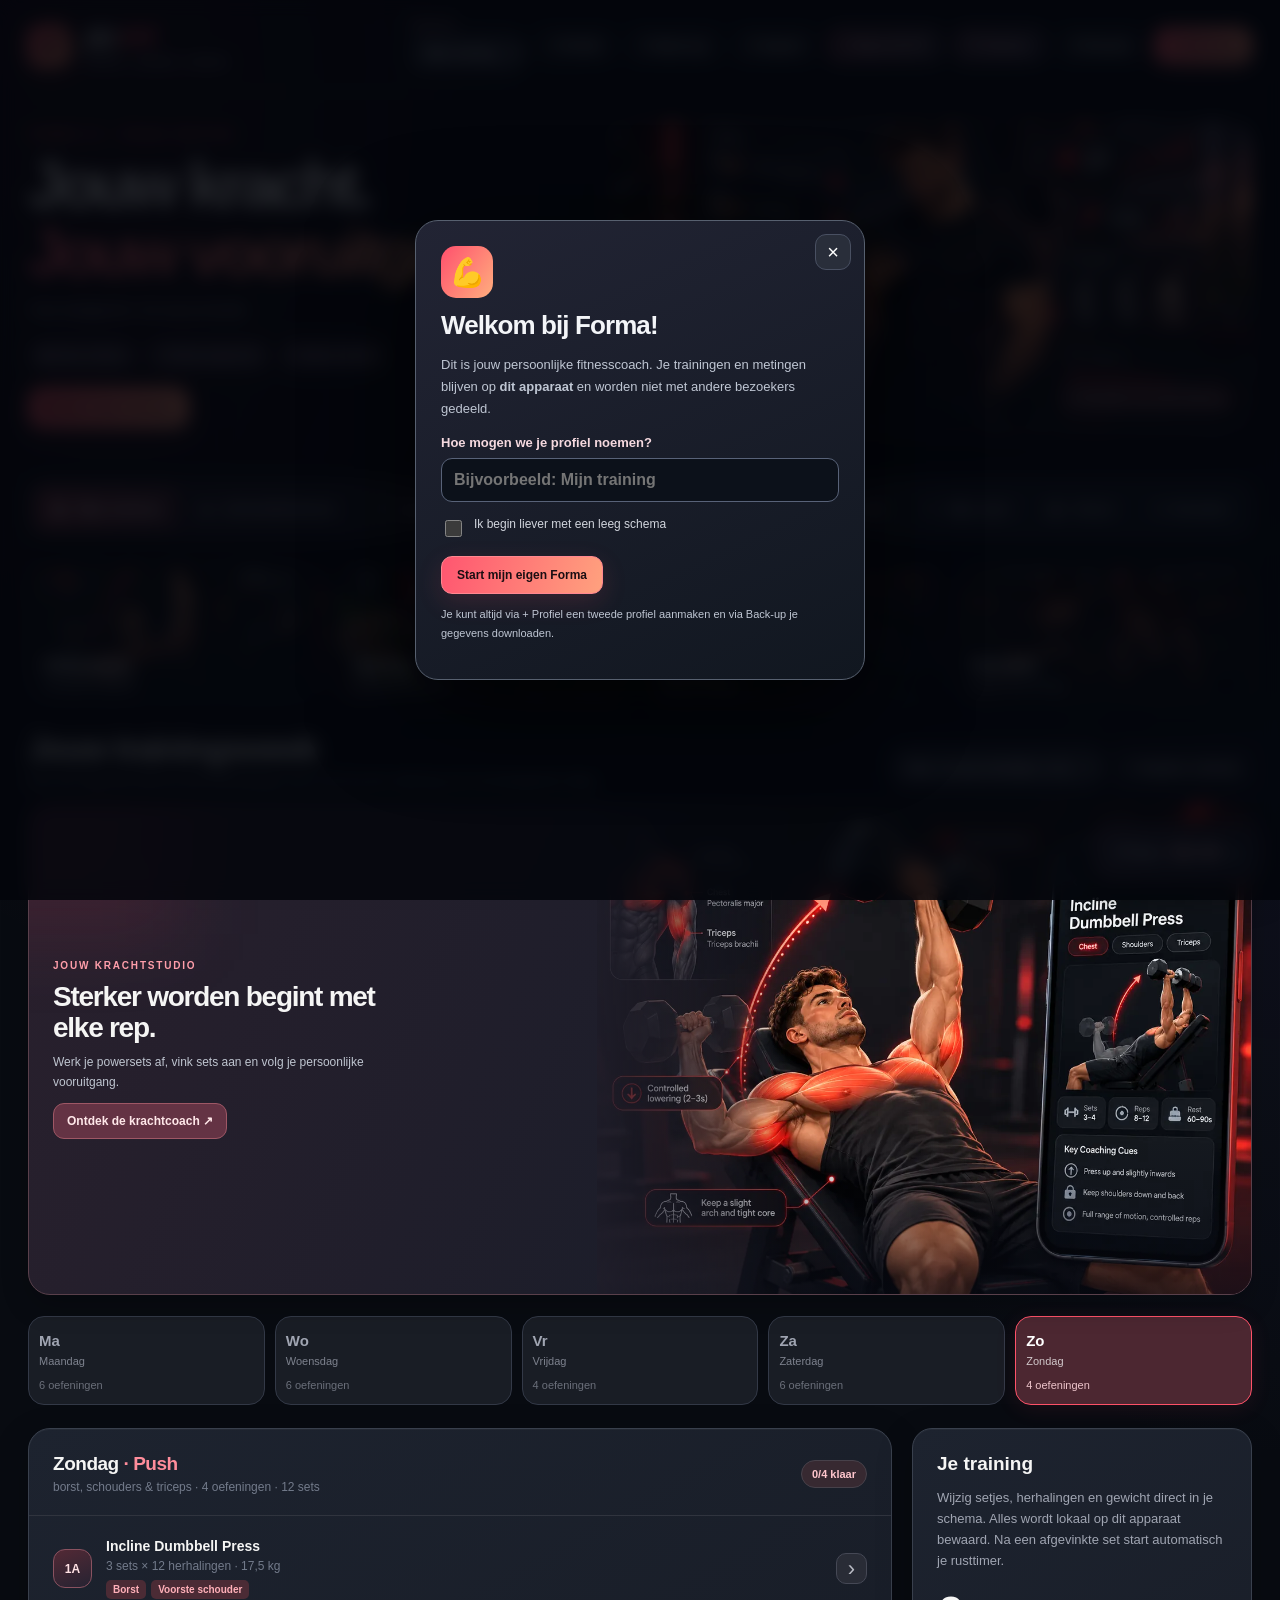
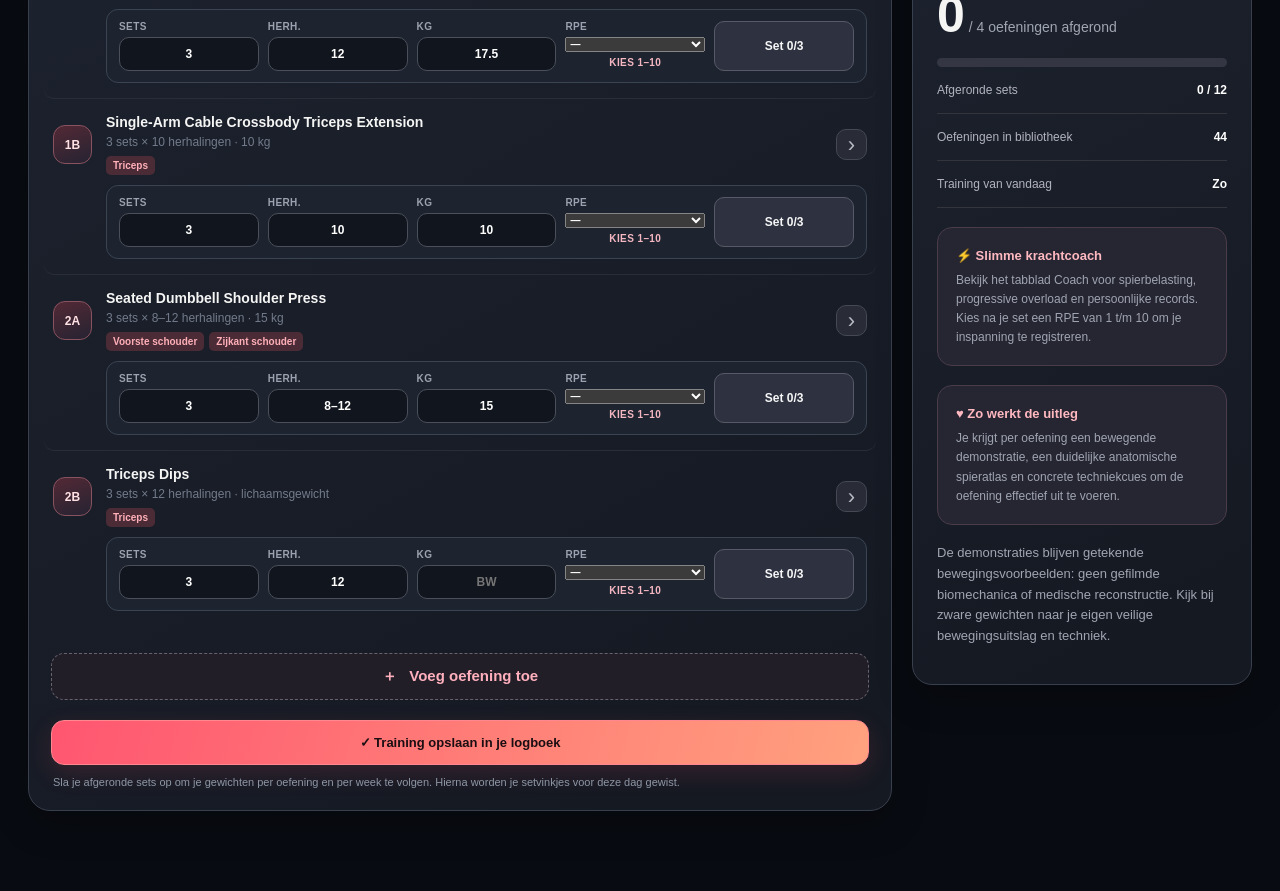
==== commit 55e53f92: "Add files via upload" ====
--- a/index.html
+++ b/index.html
@@ -4,8 +4,8 @@
   <meta charset="utf-8" />
   <meta name="viewport" content="width=device-width,initial-scale=1,viewport-fit=cover" />
   <meta name="theme-color" content="#0d1016" /><link rel="manifest" href="./manifest.webmanifest" /><link rel="icon" type="image/png" href="./icons/icon-192.png" />
-  <meta name="description" content="Forma 3.0: persoonlijke workoutcoach, voedingsdagboek, spiergroepanalyse, rusttimer, records, lichaamstrends en vriendenmodus." />
-  <title>Forma Fitnesscoach 3.0 — Visual Edition</title>
+  <meta name="description" content="JO FIT: persoonlijke workoutcoach, voedingsdagboek, spiergroepanalyse, rusttimer, records, lichaamstrends en vriendenmodus." />
+  <title>JO FIT</title>
   <style>
     :root{--bg:#0b0d12;--bg2:#11141b;--panel:#181c25;--panel2:#202531;--text:#f5f5f4;--muted:#a0a5b2;--dim:#737b8b;--red:#fb5263;--red2:#ff8a81;--green:#b8e996;--line:#323743;--radius:21px;font-family:Inter,ui-sans-serif,-apple-system,BlinkMacSystemFont,"Segoe UI",sans-serif;color-scheme:dark}
     *{box-sizing:border-box}html{scroll-behavior:smooth}body{margin:0;background:var(--bg);color:var(--text);font-size:15px}button,input,select{font:inherit}button{cursor:pointer}button:focus-visible,input:focus-visible,select:focus-visible{outline:2px solid var(--red);outline-offset:3px}button:disabled{opacity:.4;cursor:not-allowed} ::selection{background:#a82943;color:white}
@@ -28,7 +28,7 @@
     @media(max-width:760px){.shell{padding:0 15px 80px}.header{height:75px}.brandtag{display:none}.header-actions .top-btn:not(.primary){display:none}.brandname{font-size:23px}.hero{display:block;padding:32px 0 23px}.hero h1{font-size:44px;margin:11px 0 12px}.hero p{font-size:13px;line-height:1.6}.hero-card{display:none}.navrow{display:block}.tabs{display:flex}.tab{flex:1;padding:11px 7px;font-size:12px}.muted-info{display:none}.section-top h2{font-size:24px}.section-top p{font-size:12px}.section-top:has(.routine-picker){display:block}.routine-picker{justify-content:flex-start;margin-top:14px}.routine-picker .select{flex:1;max-width:none;min-width:0}.routine-picker .top-btn{font-size:11px}.days{grid-template-columns:repeat(5,minmax(0,1fr));gap:6px}.day{padding:11px 7px;border-radius:11px}.day .short{font-size:13px}.day .dayname{font-size:9px}.day .daycount{font-size:9px;margin-top:9px}.columns{grid-template-columns:1fr}.sidebar-card{order:2}.panelhead{padding:18px 16px}.worklist{padding:5px 8px 10px}.exercise{padding:13px 6px;gap:9px;display:block}.exercise-main{gap:9px}.exercise-title{font-size:13px;white-space:normal}.exercise-sub{font-size:11px}.num{height:35px;min-width:35px;font-size:11px}.muscle-tags{display:none}.quick-edit{margin-left:44px;grid-template-columns:repeat(2,minmax(0,1fr));padding:10px}.library-grid{grid-template-columns:repeat(2,minmax(0,1fr));gap:9px}.library-wrap{padding:9px}.libtext{padding:11px}.libthumb{height:106px}.libtitle{font-size:12px}.libbottom{padding:0 11px 11px}.progress-layout{grid-template-columns:1fr}.overlay{padding:0;align-items:stretch}.modal{min-height:100vh;max-height:100vh;border-radius:0;border:0}.mod-head{padding:22px 20px 15px;padding-right:68px}.mod-title{font-size:25px}.modal-close{right:17px;top:15px}.mod-grid{display:block}.visual-pane{padding:0 15px 16px}.demo-stage{height:min(82vw,380px);min-height:280px}.details-pane{padding:8px 20px 18px}.muscle-display{grid-template-columns:115px 1fr}.mod-foot{padding:15px;gap:15px}.form-controls{gap:7px}.field input{width:54px}.top-btn.primary{padding:10px 11px;font-size:12px}.attention-grid{grid-template-columns:1fr}.anatomy-buttons{gap:5px}.profile-strip{grid-template-columns:1fr}}
     @media(prefers-reduced-motion:reduce){*{scroll-behavior:auto!important;animation:none!important;transition:none!important}}
   
-/* Forma v3 — anatomical WebGL viewer and inline editable workout sets */
+/* JO FIT v3 — anatomical WebGL viewer and inline editable workout sets */
 .exercise{display:block;cursor:default!important}.exercise-main{width:100%;}.exercise-main:hover .exercise-title{color:#fff}
 .anatomy-view{height:358px;position:relative;border-radius:14px;background:radial-gradient(circle at 50% 30%,#303747,#151a24 68%);overflow:hidden;border:1px solid #394355;touch-action:none}
 .anatomy-view canvas{height:100%;width:100%;display:block;cursor:grab;touch-action:none}
@@ -289,11 +289,13 @@
 
 </style>
 <script src="./teksten.js"></script>
-</head>
+<style>
+.jo-layout{display:grid;grid-template-columns:1fr 1fr;gap:18px;margin:18px 0 35px}.jo-panel{background:#201c26;border:1px solid #423443;border-radius:20px;padding:24px;color:#f7f2f7}.jo-panel h3{margin:5px 0 16px}.jo-panel p{line-height:1.6}.jo-form{display:grid;gap:14px}.jo-form label,.jo-label{display:grid;gap:7px;font-size:14px;font-weight:650}.jo-form select,.jo-form textarea,.jo-label select,.jo-label input{background:#15131a;color:#f8f3f7;border:1px solid #544251;border-radius:10px;padding:12px;width:100%;font:inherit}.jo-form textarea{resize:vertical}.jo-tag{display:inline-block;background:#532333;color:#ffb7c7;border-radius:50px;padding:8px 13px;font-size:12px;font-weight:800}.jo-days{display:grid;gap:9px;margin:20px 0}.jo-days>div{padding:12px;border:1px solid #493846;border-radius:12px;display:flex;flex-direction:column;gap:3px}.jo-days span,.jo-muted{color:#bcb0bc;font-size:13px}.jo-caution{padding:13px;border-left:3px solid #ff9f80;background:#352a2d;border-radius:8px}.jo-video{display:block;width:100%;max-height:420px;border-radius:12px;background:#09090b;margin:12px 0}.jo-video[hidden]{display:none}.jo-cues li{margin:8px 0;line-height:1.5}.jo-history{border-top:1px solid #493846;padding:12px 0}.jo-history small{display:block;color:#bcb0bc;margin:4px 0}@media(max-width:760px){.jo-layout{grid-template-columns:1fr}.jo-panel{padding:17px}}
+</style></head>
 <body><div id="app" class="page"><div class="shell">
-<header class="header"><a class="brand" href="#" aria-label="Forma start"><div class="brandmark"><svg viewBox="0 0 32 32" aria-hidden="true"><path d="M5 19 L12 10 L17 17 L25 6 M18 7 H25 V14" fill="none" stroke="#160d11" stroke-width="4" stroke-linecap="round" stroke-linejoin="round"/><path d="M5 26 H27" stroke="#160d11" stroke-width="3" stroke-linecap="round"/></svg></div><div><div class="brandname">for<span>ma</span>.</div><div class="brandtag">TRAIN. LEARN. GROW.</div></div></a><div class="header-actions"><label class="profile-select-wrap"><span>PROFIEL</span><select id="profileSelect" aria-label="Actief persoonlijk profiel"></select></label><button class="top-btn" id="addProfile" title="Nieuw persoonlijk profiel">+ Profiel</button><button class="top-btn" id="backupBtn" title="Persoonlijke gegevens downloaden">⇩ Back-up</button><button class="top-btn" id="importBtn" title="Persoonlijke gegevens importeren">⇧ Import</button><button type="button" class="top-btn forma-share-top" id="formaShareTop" title="Deel een link naar jouw fitnessapp">↗ Deel Forma</button><button type="button" class="top-btn forma-edit-launch" id="formaEditText" title="Teksten en oefeningen aanpassen">✎ Teksten</button><button class="top-btn" id="resetBtn" title="Herstel het oorspronkelijke schema">↺ Herstel</button><button class="top-btn primary" id="topLibrary">+ Oefening</button><input type="file" id="importFile" accept="application/json,.json" hidden></div></header>
+<header class="header"><a class="brand" href="#" aria-label="JO FIT start"><div class="brandmark"><svg viewBox="0 0 32 32" aria-hidden="true"><path d="M5 19 L12 10 L17 17 L25 6 M18 7 H25 V14" fill="none" stroke="#160d11" stroke-width="4" stroke-linecap="round" stroke-linejoin="round"/><path d="M5 26 H27" stroke="#160d11" stroke-width="3" stroke-linecap="round"/></svg></div><div><div class="brandname">JO <span>FIT</span></div><div class="brandtag">TRAIN. LEARN. GROW.</div></div></a><div class="header-actions"><label class="profile-select-wrap"><span>PROFIEL</span><select id="profileSelect" aria-label="Actief persoonlijk profiel"></select></label><button class="top-btn" id="addProfile" title="Nieuw persoonlijk profiel">+ Profiel</button><button class="top-btn" id="backupBtn" title="Persoonlijke gegevens downloaden">⇩ Back-up</button><button class="top-btn" id="importBtn" title="Persoonlijke gegevens importeren">⇧ Import</button><button type="button" class="top-btn forma-share-top" id="formaShareTop" title="Deel een link naar jouw fitnessapp">↗ Deel JO FIT</button><button type="button" class="top-btn forma-edit-launch" id="formaEditText" title="Teksten en oefeningen aanpassen">✎ Teksten</button><button class="top-btn" id="resetBtn" title="Herstel het oorspronkelijke schema">↺ Herstel</button><button class="top-btn primary" id="topLibrary">+ Oefening</button><input type="file" id="importFile" accept="application/json,.json" hidden></div></header>
 <section class="hero"><div><div class="eyebrow" id="formaHeroEyebrow">FORMA 3.0 · VISUAL EDITION</div><h1><span id="formaHeroTitle">Jouw kracht.</span><br/><em id="formaHeroAccent">Jouw vooruitgang.</em></h1><p id="formaHeroDescription">Train doelgericht. Zie wat je bereikt.</p><div class="forma-small-kickers"><span id="formaHeroTag1">◉ Jouw schema</span><span id="formaHeroTag2">↗ Echte progressie</span><span id="formaHeroTag3">♥ Samen sterker</span></div><button type="button" class="forma-quickstart" id="formaQuickStart">▶ Start mijn training</button></div><div class="forma-hero-art"><img src="./assets/hero.webp" alt="Illustratie van een sporter met de Forma-trainingsapp in de fitnessruimte" decoding="async" fetchpriority="high"><div class="forma-hero-overlay"><div class="hero-count"><strong id="heroCount">44</strong><span>oefeningen<br>met coaching</span></div><span class="forma-hero-pill" id="formaHeroPill">● Gemaakt voor jouw training</span></div></div></section>
-<nav class="navrow"><div class="tabs" role="tablist" aria-label="Hoofdmenu"><button class="tab active" data-tab="schema" role="tab" aria-selected="true">▤ &nbsp; Mijn schema</button><button class="tab" data-tab="library" role="tab" aria-selected="false">◈ &nbsp; Oefenbibliotheek</button><button class="tab" data-tab="progress" role="tab" aria-selected="false">↗ &nbsp; Logboek</button><button class="tab" data-tab="coach" role="tab" aria-selected="false">⚡ Coach</button><button class="tab" data-tab="body" role="tab" aria-selected="false">◉ Lichaam</button><button class="tab" data-tab="nutrition" role="tab" aria-selected="false">♧ Voeding</button><button class="tab" data-tab="recovery" role="tab" aria-selected="false">♡ Herstel</button><button class="tab" data-tab="friends" role="tab" aria-selected="false">♧ Vrienden</button></div></nav>
+<nav class="navrow"><div class="tabs" role="tablist" aria-label="Hoofdmenu"><button class="tab active" data-tab="schema" role="tab" aria-selected="true">▤ &nbsp; Mijn schema</button><button class="tab" data-tab="library" role="tab" aria-selected="false">◈ &nbsp; Oefenbibliotheek</button><button class="tab" data-tab="progress" role="tab" aria-selected="false">↗ &nbsp; Logboek</button><button class="tab" data-tab="coach" role="tab" aria-selected="false">⚡ Coach</button><button class="tab" data-tab="body" role="tab" aria-selected="false">◉ Lichaam</button><button class="tab" data-tab="nutrition" role="tab" aria-selected="false">♧ Voeding</button><button class="tab" data-tab="recovery" role="tab" aria-selected="false">♡ Herstel</button><button class="tab" data-tab="intake" role="tab" aria-selected="false">✦ &nbsp; Mijn start</button><button class="tab" data-tab="vision" role="tab" aria-selected="false">◉ &nbsp; Vision</button><button class="tab" data-tab="friends" role="tab" aria-selected="false">♧ Vrienden</button></div></nav>
 <section class="forma-feature-nav" id="formaFeatureNav" aria-label="Snel naar je fitnessonderdelen">
  <button type="button" class="forma-feature-card" data-forma-feature="library" aria-label="Open de oefeningen"><img src="./assets/exercise.webp" alt="Fitnessillustratie bij oefeningen" loading="lazy"><span><b>Oefeningen</b><small>Techniek & spieren</small></span></button>
  <button type="button" class="forma-feature-card" data-forma-feature="nutrition" aria-label="Open voeding"><img src="./assets/nutrition.webp" alt="Voeding en trainingsenergie" loading="lazy"><span><b>Voeding</b><small>Calorieën & macro's</small></span></button>
@@ -394,7 +396,7 @@
 function labelMus(id){return MUS[id]||id;}
 function switchTab(next){tab=next;renderView();window.scrollTo({top:0,behavior:'smooth'});}
 function renderView(){ $$('.tab').forEach(b=>{const on=b.dataset.tab===tab;b.classList.toggle('active',on);b.setAttribute('aria-selected',String(on));});$('#heroCount').textContent=Object.keys(EX).length;
- if(tab==='schema')return renderSchedule(); if(tab==='library')return renderLibrary();if(tab==='progress')return renderProgress();if(tab==='coach')return renderCoach();if(tab==='body')return renderBody();if(tab==='nutrition')return renderNutrition();if(tab==='recovery')return renderRecovery();if(tab==='friends')return renderFriends();return renderSchedule();}
+ if(tab==='schema')return renderSchedule(); if(tab==='library')return renderLibrary();if(tab==='progress')return renderProgress();if(tab==='coach')return renderCoach();if(tab==='body')return renderBody();if(tab==='nutrition')return renderNutrition();if(tab==='recovery')return renderRecovery();if(tab==='friends')return renderFriends();if(tab==='intake')return JOINTAKE.render();if(tab==='vision')return JOVISION.render();return renderSchedule();}
 function renderSchedule(){const list=schedule[current]||[],done=list.filter(e=>(e.done||0)>=e.sets).length;let cards='';list.forEach((ent,i)=>{const ex=EX[ent.id];if(!ex)return;const num=i<6?Math.floor(i/2)+1+['A','B'][i%2]:String(i+1);const checked=ent.done>=ent.sets;cards+=`<div class="exercise ${checked?'checkedd':''}"><div class="exercise-main" data-open="${safe(ent.id)}" data-day="${current}" data-index="${i}" role="button" tabindex="0" aria-label="Bekijk ${safe(ex.name)}"><div class="num"><span>${num}</span></div><div class="excopy"><div class="exercise-title">${safe(ex.name)}</div><div class="exercise-sub">${safe(ent.sets)} sets × ${safe(ent.reps)} herhalingen · ${fmtKg(ent.kg)}</div><div class="muscle-tags">${ex.primary.slice(0,2).map(m=>`<span class="muscle-tag">${labelMus(m)}</span>`).join('')}</div></div><div class="ex-right"><div class="circle-next">›</div></div></div><div class="quick-edit"><label class="quick-field">Sets<input type="number" min="1" max="12" value="${safe(ent.sets)}" data-inline="sets" data-day="${current}" data-index="${i}"></label><label class="quick-field">Herh.<input type="text" value="${safe(ent.reps)}" maxlength="12" data-inline="reps" data-day="${current}" data-index="${i}"></label><label class="quick-field">Kg<input type="number" min="0" max="500" step="0.5" value="${ent.kg===''?'':Number(ent.kg)}" placeholder="BW" data-inline="kg" data-day="${current}" data-index="${i}"></label><label class="quick-field">RPE<select class="effort-select" data-inline="rpe" data-day="${current}" data-index="${i}" title="Rate of Perceived Exertion op een schaal van 1 tot 10.">${rpeOptions(getRpeValue(ent))}</select>${getRpeValue(ent)!==''?`<small class="f3-rpe">RIR ± ${nfmt(10-Number(getRpeValue(ent)),1)}</small>`:'<small class="f3-rpe">Kies 1–10</small>'}</label><button class="mini-pill" data-inline-set data-day="${current}" data-index="${i}">Set ${Math.min(ent.done||0,ent.sets)}/${ent.sets}</button></div></div>`;});
  const d=NAMES[current];$('#view').innerHTML=`<section class="section-top"><div><h2>Jouw trainingsweek</h2><p>Kies een dag, pas direct je kilo’s/herhalingen aan en tik op een oefening voor de bewegende uitleg.</p></div><div class="routine-picker"><select class="select" id="routineSelect" aria-label="Actief trainingsschema">${Object.entries(routines).map(([key,val])=>`<option value="${safe(key)}" ${key===activeRoutine?'selected':''}>${safe(val.name)}</option>`).join('')}</select><button class="top-btn" id="newRoutine">＋ Kopieer schema</button></div></section><div class="days">${keys.map(day=>`<button class="day ${current===day?'active':''}" data-daybtn="${day}"><div class="short">${NAMES[day][0]}</div><div class="dayname">${NAMES[day][1]}</div><div class="daycount">${schedule[day].length} oefeningen</div></button>`).join('')}</div><div class="columns"><section class="workouts"><div class="panelhead"><div><h3>${d[1]} <span style="color:#ff8d9b">· ${d[2].split(' · ')[0]}</span></h3><div class="tiny">${d[2].split(' · ')[1]||d[2]} · ${list.length} oefeningen · ${list.reduce((a,b)=>a+b.sets,0)} sets</div></div><span class="badge">${done}/${list.length} klaar</span></div><div class="worklist">${cards||'<div class="empty">Nog geen oefeningen. Voeg er een toe uit de bibliotheek.</div>'}</div><button class="add-btn" id="addToDay">＋ &nbsp; Voeg oefening toe</button><button class="save-day-btn" id="saveDay">✓ Training opslaan in je logboek</button><div class="save-day-hint">Sla je afgeronde sets op om je gewichten per oefening en per week te volgen. Hierna worden je setvinkjes voor deze dag gewist.</div></section><aside class="sidebar-card"><h3>Je training</h3><p>Wijzig setjes, herhalingen en gewicht direct in je schema. Alles wordt lokaal op dit apparaat bewaard. Na een afgevinkte set start automatisch je rusttimer.</p><div class="bigprogress"><strong>${done}</strong><span>/ ${list.length} oefeningen afgerond</span></div><div class="progressbar"><div class="progressfill" style="width:${list.length?100*done/list.length:0}%"></div></div><div class="side-line"><span>Afgeronde sets</span><strong>${list.reduce((a,e)=>a+Math.min(e.done||0,e.sets),0)} / ${list.reduce((a,e)=>a+e.sets,0)}</strong></div><div class="side-line"><span>Oefeningen in bibliotheek</span><strong>${Object.keys(EX).length}</strong></div><div class="side-line"><span>Training van vandaag</span><strong>${(['Zo','Ma','Di','Wo','Do','Vr','Za'][new Date().getDay()])}</strong></div><div class="guidebox"><strong>⚡ Slimme krachtcoach</strong><p>Bekijk het tabblad Coach voor spierbelasting, progressive overload en persoonlijke records. Kies na je set een RPE van 1 t/m 10 om je inspanning te registreren.</p></div><div class="guidebox"><strong>♥ Zo werkt de uitleg</strong><p>Je krijgt per oefening een bewegende demonstratie, een duidelijke anatomische spieratlas en concrete techniekcues om de oefening effectief uit te voeren.</p></div><p class="footnote">De demonstraties blijven getekende bewegingsvoorbeelden: geen gefilmde biomechanica of medische reconstructie. Kijk bij zware gewichten naar je eigen veilige bewegingsuitslag en techniek.</p></aside></div>`;
  $$('[data-daybtn]').forEach(b=>b.addEventListener('click',()=>{current=b.dataset.daybtn;renderSchedule()}));$('#addToDay').addEventListener('click',()=>{addingTo=current;switchTab('library');toast('Tik op + bij een oefening om die toe te voegen');});$('#saveDay').onclick=()=>saveDayToLog(current);$('#routineSelect').addEventListener('change',ev=>{activeRoutine=ev.target.value;schedule=routines[activeRoutine].schedule;persist();renderSchedule();});$('#newRoutine').addEventListener('click',()=>{const raw=prompt('Naam van je nieuwe schema:','Mijn nieuwe schema');if(raw===null)return;const name=raw.trim().slice(0,48);if(!name){toast('Vul een naam in');return;}const id='schema'+Date.now();const copy=Object.fromEntries(keys.map(k=>[k,schedule[k].map(x=>({...x,done:0}))]));routines[id]={name,schedule:copy};activeRoutine=id;schedule=copy;persist();renderSchedule();toast('Nieuw schema aangemaakt. Je kunt oefeningen wijzigen.');});bindRows();}
@@ -961,7 +963,7 @@
  <div class="f3-cols"><section class="f3-card"><div class="f3-cardhead"><h3>Spiergroepbelasting</h3><small>Primair getrainde werksets deze kalenderweek</small></div>${muscles.length?muscles.map(([m,v])=>`<div class="f3-mrow"><span>${safe(labelMus(m))}</span><div class="f3-track"><i style="width:${v/largest*100}%"></i></div><b>${nfmt(v)}</b></div>`).join(''):'<p class="f3-muted">Er zijn nog geen sets opgeslagen deze week. Vink sets af en sla je training op.</p>'}<p class="f3-note">Dit is een schatting op basis van de primaire spieren. Indirecte belasting en trainingsintensiteit tellen niet volledig mee.</p></section>
  <section class="f3-card"><div class="f3-cardhead"><h3>Progressive overload-coach</h3><small>Gebaseerd op de laatst opgeslagen sessie</small></div>${schedule[current].map(ent=>{const a=overloadAdvice(ent);return `<div class="f3-advice"><b>${safe(EX[ent.id]?.name||ent.id)}</b><strong>${safe(a.label)}</strong><p>${safe(a.desc)}</p>${a.step&&ent.kg!==''?`<button type="button" class="f3-small" data-overload="${safe(ent.id)}">+${a.step} kg overnemen</button>`:''}</div>`;}).join('')}<p class="f3-note">Voorstellen zijn geen garantie op spiergroei. Verhoog niet bij pijn of techniekverlies.</p></section></div>
  <div class="f3-cols"><section class="f3-card"><div class="f3-cardhead"><h3>Persoonlijke records</h3><small>Hoogst gelogde belasting per oefening</small></div>${fav.length?fav.map(id=>{const r=recordsFor(id);return `<div class="f3-pr"><span>${safe(EX[id]?.name||id)}</span><strong>${nfmt(r.bestKg,2)} kg</strong><small>Geschat 1RM: ${nfmt(r.bestEst,1)} kg</small></div>`;}).join(''):'<p class="f3-muted">Je records verschijnen hier zodra je trainingen hebt opgeslagen.</p>'}<p class="f3-note">1RM is een grove berekening uit ingevoerde kg en herhalingen. Kabelgewichten en dumbbells zijn niet onderling vergelijkbaar.</p></section>
- <section class="f3-card forma-share-card"><div class="f3-cardhead"><h3>Train samen, houd zelf je voortgang bij</h3><small>Deel de app, niet je persoonlijke gegevens</small></div><p>Stuur de website naar je sportmaatjes. Iedereen kan op zijn eigen telefoon zijn eigen kilo's, sets, calorieën, metingen en logboek invullen.</p><button type="button" class="savebutton" id="coachShareApp">↗ Deel Forma met anderen</button><p class="f3-note">Je persoonlijke gegevens worden niet via deze link meegestuurd. Ze blijven lokaal in je eigen browser.</p></section></div>`;
+ <section class="f3-card forma-share-card"><div class="f3-cardhead"><h3>Train samen, houd zelf je voortgang bij</h3><small>Deel de app, niet je persoonlijke gegevens</small></div><p>Stuur de website naar je sportmaatjes. Iedereen kan op zijn eigen telefoon zijn eigen kilo's, sets, calorieën, metingen en logboek invullen.</p><button type="button" class="savebutton" id="coachShareApp">↗ Deel JO FIT met anderen</button><p class="f3-note">Je persoonlijke gegevens worden niet via deze link meegestuurd. Ze blijven lokaal in je eigen browser.</p></section></div>`;
  $$('[data-overload]').forEach(b=>b.onclick=()=>{const ent=schedule[current].find(e=>e.id===b.dataset.overload);if(!ent)return;const a=overloadAdvice(ent);if(!a.step||ent.kg==='')return;ent.kg=+(Number(ent.kg)+a.step).toFixed(2);persist();toast('Werkgewicht bijgewerkt voor '+EX[ent.id].name);renderCoach();});$('#coachShareApp').onclick=shareApp;}
 function renderBody(){const items=extras.measurements.slice().sort((a,b)=>b.date.localeCompare(a.date));const latest=items[0]||{};$('#view').innerHTML=`<section class="section-top"><div><h2>Lichaam & metingen</h2><p>Gewicht, omvang en voortgangsfoto's — alleen opgeslagen in dit profiel op dit apparaat.</p></div></section><div class="f3-cols"><section class="f3-card"><h3>Nieuwe meting</h3><form id="measureForm" class="f3-form"><label>Datum<input name="date" type="date" value="${todayISO()}" required></label><div class="f3-fields"><label>Gewicht (kg)<input name="weight" type="number" min="20" max="350" step="0.1" placeholder="105"></label><label>Taille (cm)<input name="waist" type="number" min="30" max="250" step="0.1" placeholder="104"></label></div><div class="f3-fields"><label>Borst (cm)<input name="chest" type="number" min="30" max="250" step="0.1"></label><label>Arm (cm)<input name="arm" type="number" min="10" max="100" step="0.1"></label></div><button class="savebutton" type="submit">+ Meting opslaan</button></form></section><section class="f3-card"><h3>Jouw ontwikkeling</h3><div class="f3-fields"><div class="f3-result"><small>Laatste gewicht</small><h2>${latest.weight?nfmt(latest.weight,1)+' kg':'—'}</h2></div><div class="f3-result"><small>Laatste taille</small><h2>${latest.waist?nfmt(latest.waist,1)+' cm':'—'}</h2></div></div>${items.length>1?miniLineSVG(items.filter(x=>x.weight).slice().reverse().map(x=>({date:x.date,value:x.weight})), 'Gewicht (kg)'):'<p class="f3-muted">Na meerdere metingen verschijnt hier een gewichtsverloop.</p>'}<div class="f3-list">${items.slice(0,12).map(x=>`<div><span>${safe(x.date)}</span><b>${x.weight?nfmt(x.weight,1)+' kg':'—'} · ${x.waist?nfmt(x.waist,1)+' cm':'—'}</b><button class="f3-iconbtn" data-del-meas="${safe(x.id)}">×</button></div>`).join('')}</div></section></div><section class="f3-card"><h3>Voortgangsfoto's</h3><p class="f3-muted">Bewaar je foto's lokaal. Maximaal 12 gecomprimeerde foto's per profiel. Exporteer regelmatig een back-up.</p><label class="f3-upload">📷 Foto toevoegen <input type="file" id="photoInput" accept="image/png,image/jpeg,image/webp" hidden></label><div class="f3-photo-grid">${extras.photos.slice().sort((a,b)=>b.date.localeCompare(a.date)).map(x=>`<div class="f3-photo"><img src="${safe(x.data)}" alt="Voortgangsfoto van ${safe(x.date)}"><small>${safe(x.date)}</small><button class="f3-small" data-del-photo="${safe(x.id)}">Verwijder</button></div>`).join('')||'<p class="f3-muted">Er zijn nog geen voortgangsfoto’s toegevoegd.</p>'}</div></section>`;
  $('#measureForm').onsubmit=e=>{e.preventDefault();const f=new FormData(e.currentTarget),item={id:'m'+Date.now(),date:String(f.get('date'))};for(const k of ['weight','waist','chest','arm']){const raw=String(f.get(k)).trim();item[k]=raw?Number(raw):null;if(item[k]!==null&&(!Number.isFinite(item[k])||item[k]<=0))return toast('Ongeldige meting');}if(!item.weight&&!item.waist&&!item.chest&&!item.arm)return toast('Vul minimaal één waarde in');extras.measurements.push(item);persist();renderBody();toast('Meting opgeslagen');};$$('[data-del-meas]').forEach(b=>b.onclick=()=>{extras.measurements=extras.measurements.filter(x=>x.id!==b.dataset.delMeas);persist();renderBody()});$$('[data-del-photo]').forEach(b=>b.onclick=()=>{extras.photos=extras.photos.filter(x=>x.id!==b.dataset.delPhoto);persist();renderBody()});$('#photoInput').onchange=e=>savePhoto(e.target.files?.[0]);}
@@ -1003,4 +1005,4 @@
 function formaWelcomeOnce(){if(!formaIsFirstVisit||sessionStorage.getItem('forma_welcome_dismissed'))return;const root=document.createElement('div');root.className='forma-share-backdrop';root.innerHTML=`<section class="forma-share-dialog forma-welcome" role="dialog" aria-modal="true" aria-label="Welkom bij Forma"><button class="forma-share-close" aria-label="Sluiten">×</button><div class="forma-share-emblem">💪</div><h2>Welkom bij Forma!</h2><p>Dit is jouw persoonlijke fitnesscoach. Je trainingen en metingen blijven op <strong>dit apparaat</strong> en worden niet met andere bezoekers gedeeld.</p><label class="forma-welcome-field">Hoe mogen we je profiel noemen?<input id="formaWelcomeName" maxlength="38" placeholder="Bijvoorbeeld: Mijn training" autocomplete="nickname"></label><label class="forma-welcome-check"><input type="checkbox" id="formaWelcomeBlank"> Ik begin liever met een leeg schema</label><button class="savebutton" id="formaWelcomeStart">Start mijn eigen Forma</button><p class="forma-share-sub">Je kunt altijd via + Profiel een tweede profiel aanmaken en via Back-up je gegevens downloaden.</p></section>`;document.body.appendChild(root);const close=()=>{sessionStorage.setItem('forma_welcome_dismissed','1');root.remove();};root.querySelector('.forma-share-close').onclick=close;root.onclick=e=>{if(e.target===root)close();};root.querySelector('#formaWelcomeStart').onclick=()=>{const name=root.querySelector('#formaWelcomeName').value.trim().slice(0,38);if(name)allProfiles.profiles[activeProfile].name=name;if(root.querySelector('#formaWelcomeBlank').checked){const empty=Object.fromEntries(keys.map(day=>[day,[]]));routines[activeRoutine].schedule=empty;schedule=empty;}persist();updateProfileUI();renderView();close();toast('Je eigen Forma-profiel is klaar!');};}
 
 formaWelcomeOnce();
-</script></body></html>
+</script><script src="./intake.js"></script><script src="./vision.js"></script></body></html>
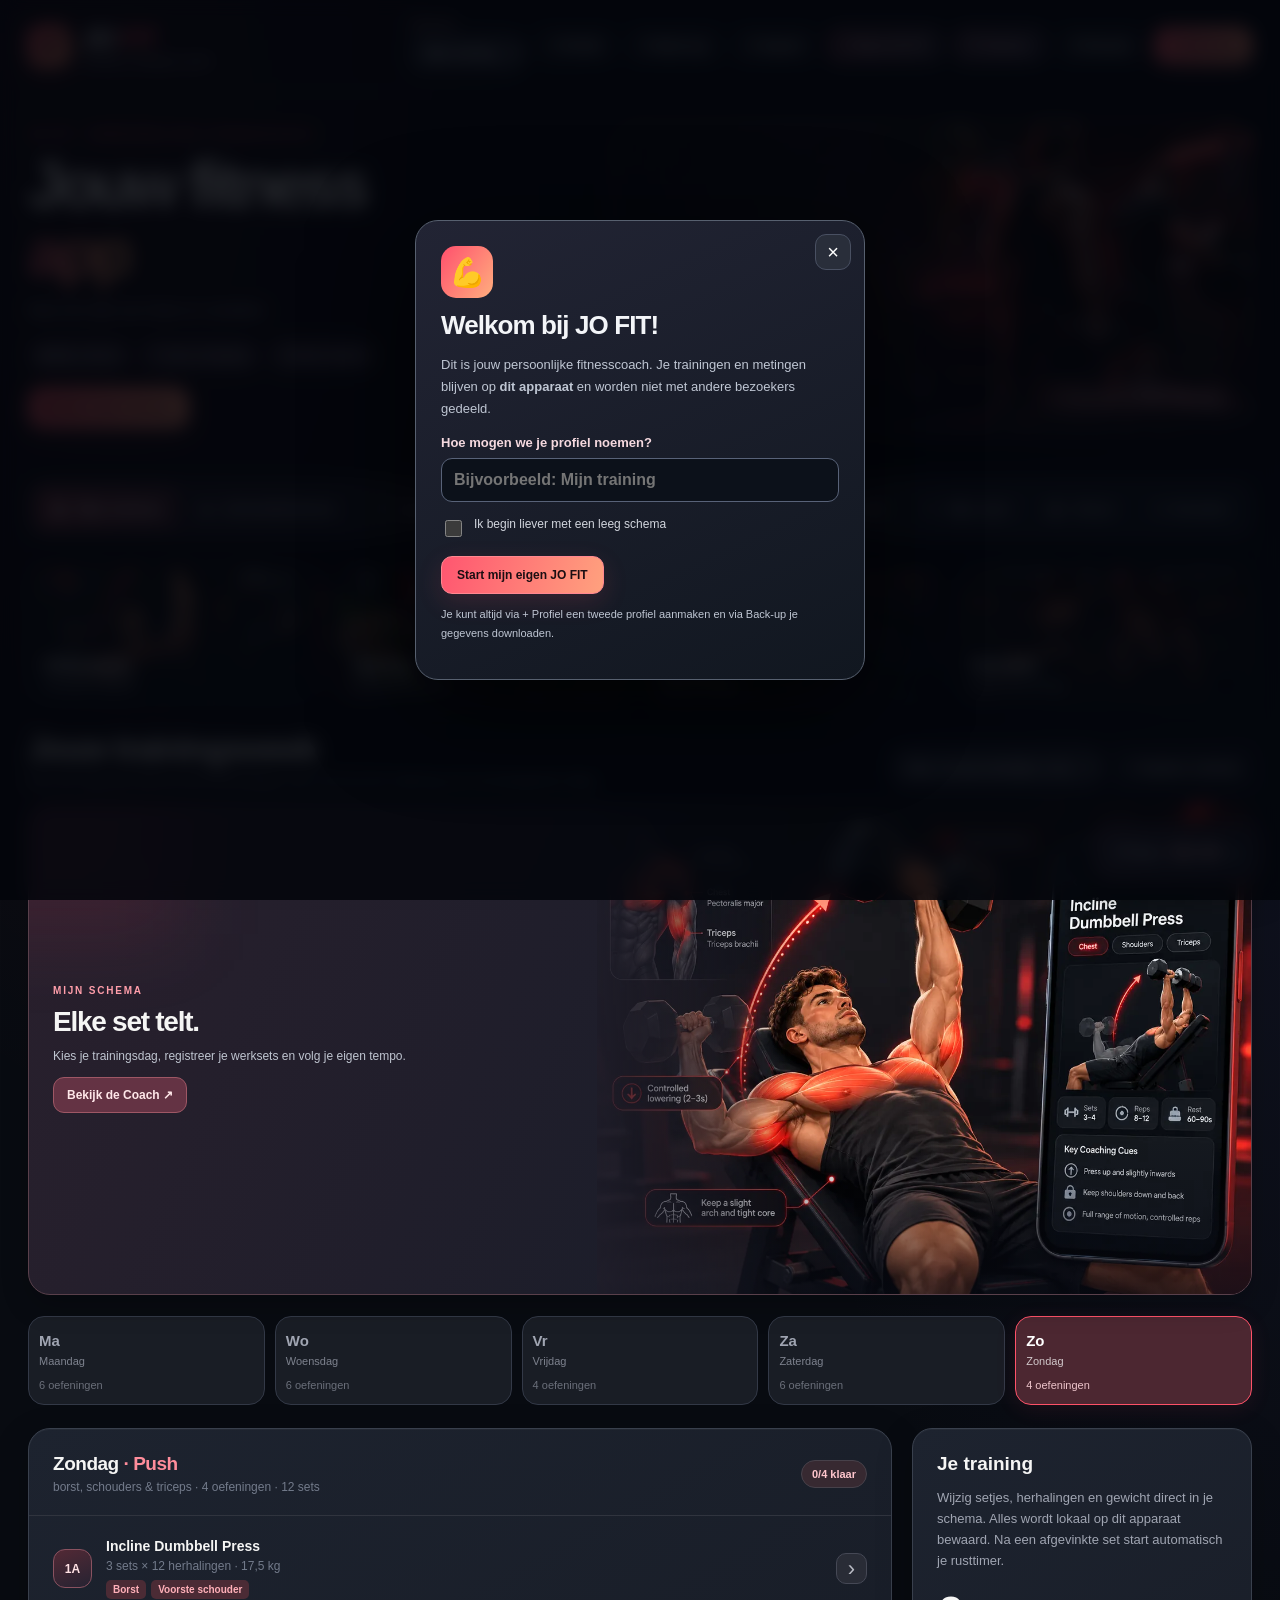
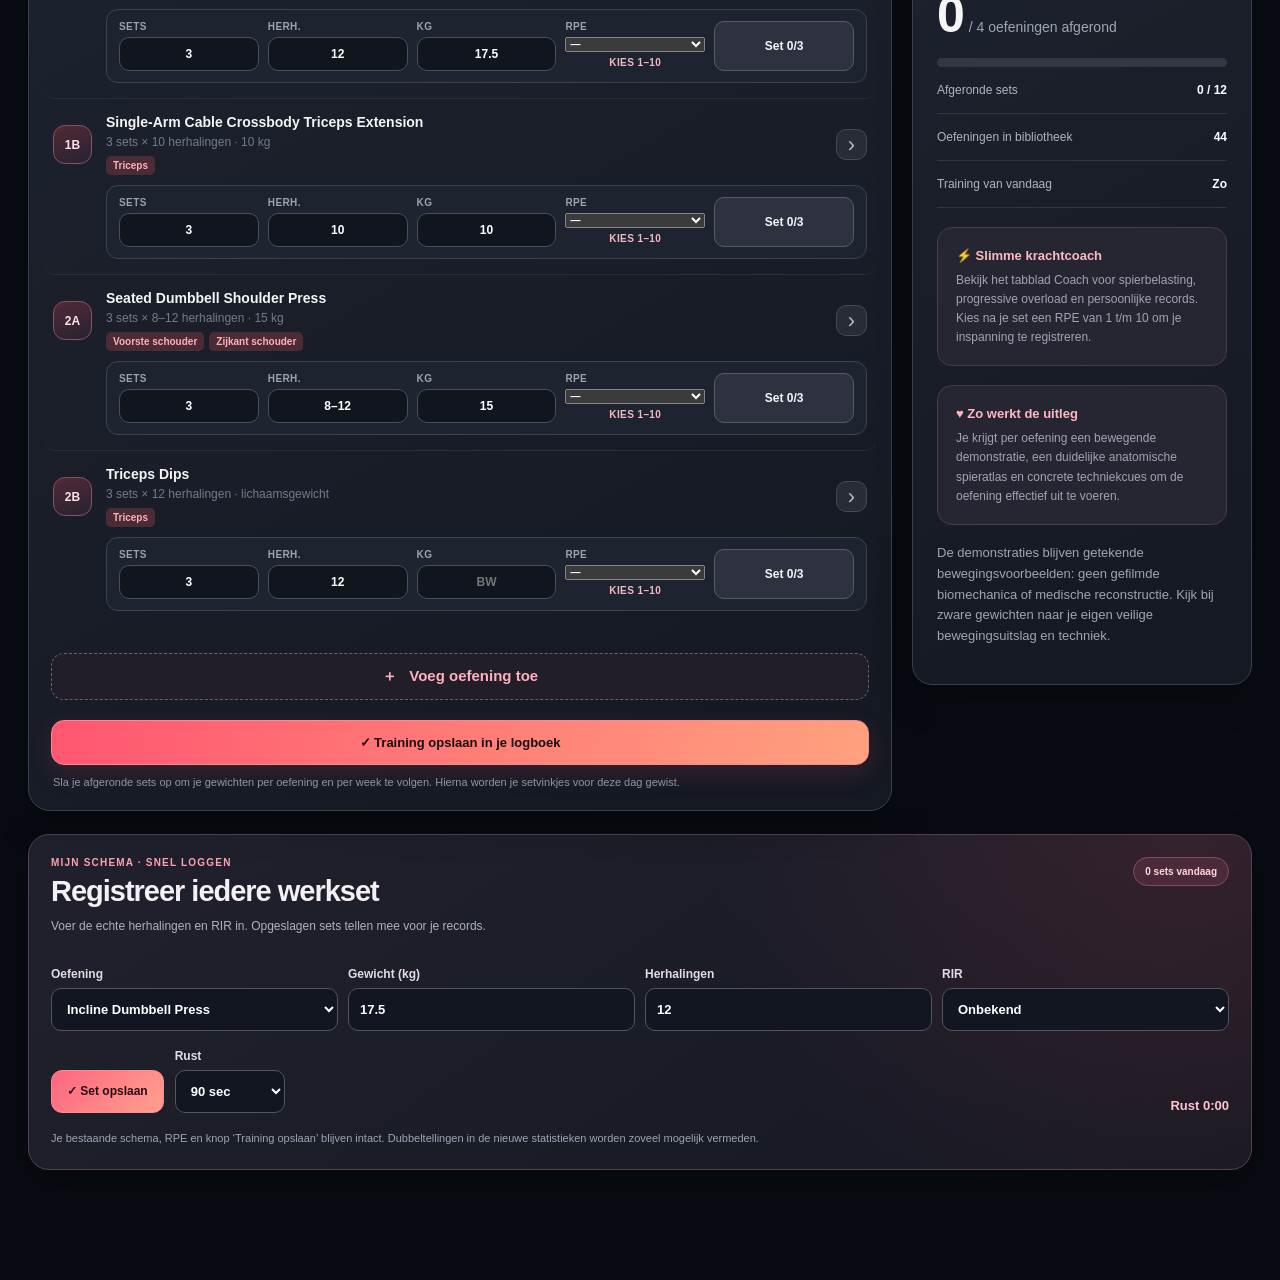
==== commit 926c337c: "Add boot.js script with defer attribute" ====
--- a/index.html
+++ b/index.html
@@ -1005,4 +1005,9 @@
 function formaWelcomeOnce(){if(!formaIsFirstVisit||sessionStorage.getItem('forma_welcome_dismissed'))return;const root=document.createElement('div');root.className='forma-share-backdrop';root.innerHTML=`<section class="forma-share-dialog forma-welcome" role="dialog" aria-modal="true" aria-label="Welkom bij Forma"><button class="forma-share-close" aria-label="Sluiten">×</button><div class="forma-share-emblem">💪</div><h2>Welkom bij Forma!</h2><p>Dit is jouw persoonlijke fitnesscoach. Je trainingen en metingen blijven op <strong>dit apparaat</strong> en worden niet met andere bezoekers gedeeld.</p><label class="forma-welcome-field">Hoe mogen we je profiel noemen?<input id="formaWelcomeName" maxlength="38" placeholder="Bijvoorbeeld: Mijn training" autocomplete="nickname"></label><label class="forma-welcome-check"><input type="checkbox" id="formaWelcomeBlank"> Ik begin liever met een leeg schema</label><button class="savebutton" id="formaWelcomeStart">Start mijn eigen Forma</button><p class="forma-share-sub">Je kunt altijd via + Profiel een tweede profiel aanmaken en via Back-up je gegevens downloaden.</p></section>`;document.body.appendChild(root);const close=()=>{sessionStorage.setItem('forma_welcome_dismissed','1');root.remove();};root.querySelector('.forma-share-close').onclick=close;root.onclick=e=>{if(e.target===root)close();};root.querySelector('#formaWelcomeStart').onclick=()=>{const name=root.querySelector('#formaWelcomeName').value.trim().slice(0,38);if(name)allProfiles.profiles[activeProfile].name=name;if(root.querySelector('#formaWelcomeBlank').checked){const empty=Object.fromEntries(keys.map(day=>[day,[]]));routines[activeRoutine].schedule=empty;schedule=empty;}persist();updateProfileUI();renderView();close();toast('Je eigen Forma-profiel is klaar!');};}
 
 formaWelcomeOnce();
-</script><script src="./intake.js"></script><script src="./vision.js"></script></body></html>
+  </script>
+<script src="./intake.js"></script>
+<script src="./vision.js"></script>
+<script defer src="./upgrade/boot.js"></script>
+</body>
+</html>
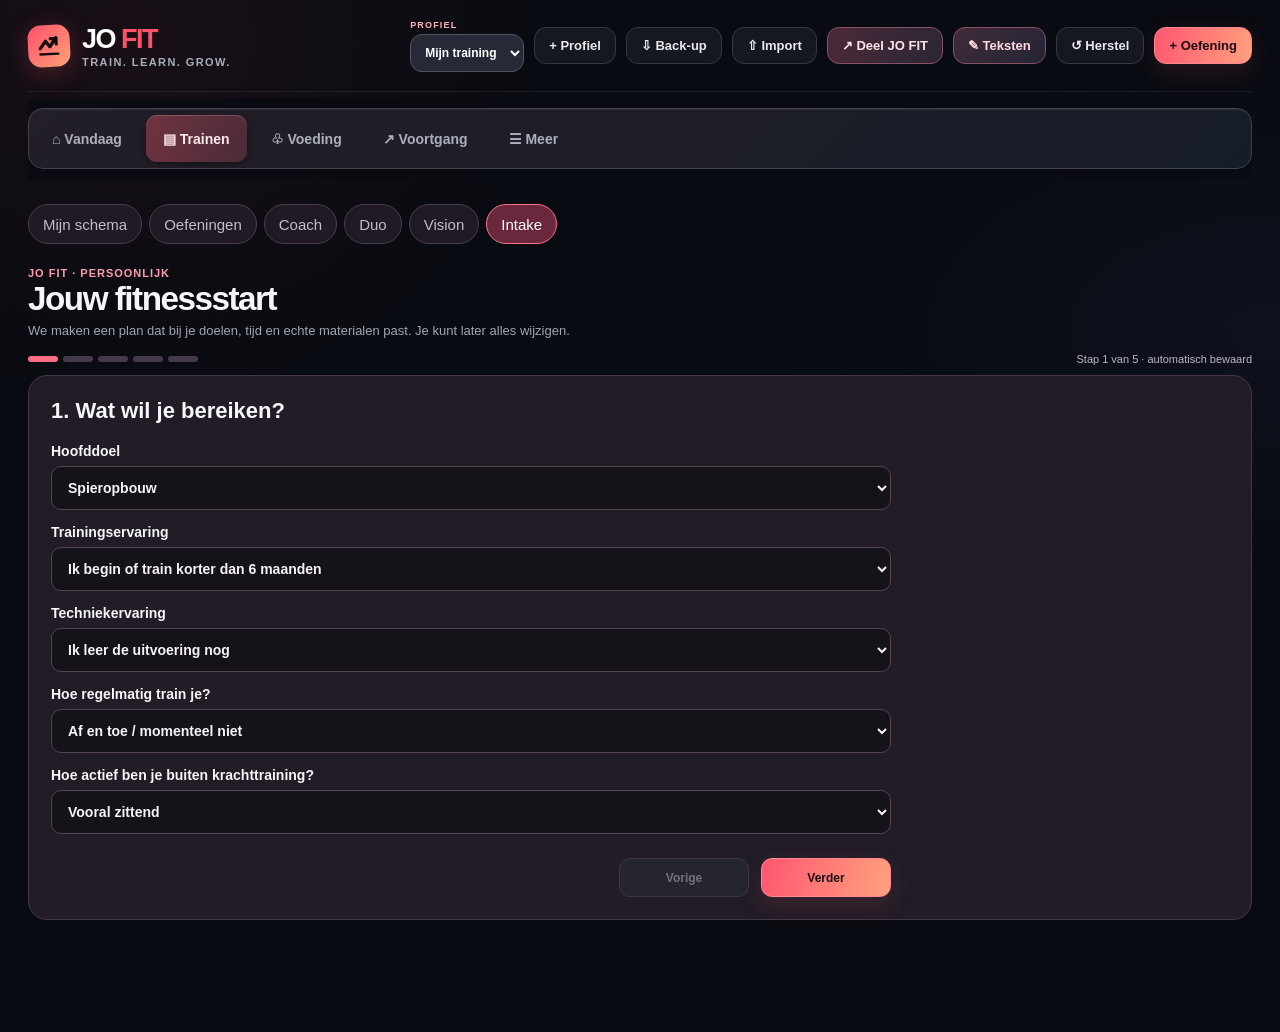
==== commit 286575e9: "Add files via upload" ====
--- a/index.html
+++ b/index.html
@@ -5,7 +5,7 @@
   <meta name="viewport" content="width=device-width,initial-scale=1,viewport-fit=cover" />
   <meta name="theme-color" content="#0d1016" /><link rel="manifest" href="./manifest.webmanifest" /><link rel="icon" type="image/png" href="./icons/icon-192.png" />
   <meta name="description" content="JO FIT: persoonlijke workoutcoach, voedingsdagboek, spiergroepanalyse, rusttimer, records, lichaamstrends en vriendenmodus." />
-  <title>JO FIT</title>
+  <title>JO FIT – jouw persoonlijke fitnesscoach</title>
   <style>
     :root{--bg:#0b0d12;--bg2:#11141b;--panel:#181c25;--panel2:#202531;--text:#f5f5f4;--muted:#a0a5b2;--dim:#737b8b;--red:#fb5263;--red2:#ff8a81;--green:#b8e996;--line:#323743;--radius:21px;font-family:Inter,ui-sans-serif,-apple-system,BlinkMacSystemFont,"Segoe UI",sans-serif;color-scheme:dark}
     *{box-sizing:border-box}html{scroll-behavior:smooth}body{margin:0;background:var(--bg);color:var(--text);font-size:15px}button,input,select{font:inherit}button{cursor:pointer}button:focus-visible,input:focus-visible,select:focus-visible{outline:2px solid var(--red);outline-offset:3px}button:disabled{opacity:.4;cursor:not-allowed} ::selection{background:#a82943;color:white}
@@ -288,14 +288,20 @@
 @media (max-width:760px){.forma-photo-window{padding:17px}.forma-photo-preview{height:170px}.forma-photo-manage-button{width:100%}}
 
 </style>
+<script src="./jofit-config.js"></script>
+<script src="./jofit-rules.js"></script>
+<script src="./jofit-nutrition-core.js"></script>
+<script src="./jofit-stats.js"></script>
 <script src="./teksten.js"></script>
 <style>
 .jo-layout{display:grid;grid-template-columns:1fr 1fr;gap:18px;margin:18px 0 35px}.jo-panel{background:#201c26;border:1px solid #423443;border-radius:20px;padding:24px;color:#f7f2f7}.jo-panel h3{margin:5px 0 16px}.jo-panel p{line-height:1.6}.jo-form{display:grid;gap:14px}.jo-form label,.jo-label{display:grid;gap:7px;font-size:14px;font-weight:650}.jo-form select,.jo-form textarea,.jo-label select,.jo-label input{background:#15131a;color:#f8f3f7;border:1px solid #544251;border-radius:10px;padding:12px;width:100%;font:inherit}.jo-form textarea{resize:vertical}.jo-tag{display:inline-block;background:#532333;color:#ffb7c7;border-radius:50px;padding:8px 13px;font-size:12px;font-weight:800}.jo-days{display:grid;gap:9px;margin:20px 0}.jo-days>div{padding:12px;border:1px solid #493846;border-radius:12px;display:flex;flex-direction:column;gap:3px}.jo-days span,.jo-muted{color:#bcb0bc;font-size:13px}.jo-caution{padding:13px;border-left:3px solid #ff9f80;background:#352a2d;border-radius:8px}.jo-video{display:block;width:100%;max-height:420px;border-radius:12px;background:#09090b;margin:12px 0}.jo-video[hidden]{display:none}.jo-cues li{margin:8px 0;line-height:1.5}.jo-history{border-top:1px solid #493846;padding:12px 0}.jo-history small{display:block;color:#bcb0bc;margin:4px 0}@media(max-width:760px){.jo-layout{grid-template-columns:1fr}.jo-panel{padding:17px}}
-</style></head>
+</style>
+<link rel="stylesheet" href="./jofit-5.css">
+</head>
 <body><div id="app" class="page"><div class="shell">
 <header class="header"><a class="brand" href="#" aria-label="JO FIT start"><div class="brandmark"><svg viewBox="0 0 32 32" aria-hidden="true"><path d="M5 19 L12 10 L17 17 L25 6 M18 7 H25 V14" fill="none" stroke="#160d11" stroke-width="4" stroke-linecap="round" stroke-linejoin="round"/><path d="M5 26 H27" stroke="#160d11" stroke-width="3" stroke-linecap="round"/></svg></div><div><div class="brandname">JO <span>FIT</span></div><div class="brandtag">TRAIN. LEARN. GROW.</div></div></a><div class="header-actions"><label class="profile-select-wrap"><span>PROFIEL</span><select id="profileSelect" aria-label="Actief persoonlijk profiel"></select></label><button class="top-btn" id="addProfile" title="Nieuw persoonlijk profiel">+ Profiel</button><button class="top-btn" id="backupBtn" title="Persoonlijke gegevens downloaden">⇩ Back-up</button><button class="top-btn" id="importBtn" title="Persoonlijke gegevens importeren">⇧ Import</button><button type="button" class="top-btn forma-share-top" id="formaShareTop" title="Deel een link naar jouw fitnessapp">↗ Deel JO FIT</button><button type="button" class="top-btn forma-edit-launch" id="formaEditText" title="Teksten en oefeningen aanpassen">✎ Teksten</button><button class="top-btn" id="resetBtn" title="Herstel het oorspronkelijke schema">↺ Herstel</button><button class="top-btn primary" id="topLibrary">+ Oefening</button><input type="file" id="importFile" accept="application/json,.json" hidden></div></header>
-<section class="hero"><div><div class="eyebrow" id="formaHeroEyebrow">FORMA 3.0 · VISUAL EDITION</div><h1><span id="formaHeroTitle">Jouw kracht.</span><br/><em id="formaHeroAccent">Jouw vooruitgang.</em></h1><p id="formaHeroDescription">Train doelgericht. Zie wat je bereikt.</p><div class="forma-small-kickers"><span id="formaHeroTag1">◉ Jouw schema</span><span id="formaHeroTag2">↗ Echte progressie</span><span id="formaHeroTag3">♥ Samen sterker</span></div><button type="button" class="forma-quickstart" id="formaQuickStart">▶ Start mijn training</button></div><div class="forma-hero-art"><img src="./assets/hero.webp" alt="Illustratie van een sporter met de Forma-trainingsapp in de fitnessruimte" decoding="async" fetchpriority="high"><div class="forma-hero-overlay"><div class="hero-count"><strong id="heroCount">44</strong><span>oefeningen<br>met coaching</span></div><span class="forma-hero-pill" id="formaHeroPill">● Gemaakt voor jouw training</span></div></div></section>
-<nav class="navrow"><div class="tabs" role="tablist" aria-label="Hoofdmenu"><button class="tab active" data-tab="schema" role="tab" aria-selected="true">▤ &nbsp; Mijn schema</button><button class="tab" data-tab="library" role="tab" aria-selected="false">◈ &nbsp; Oefenbibliotheek</button><button class="tab" data-tab="progress" role="tab" aria-selected="false">↗ &nbsp; Logboek</button><button class="tab" data-tab="coach" role="tab" aria-selected="false">⚡ Coach</button><button class="tab" data-tab="body" role="tab" aria-selected="false">◉ Lichaam</button><button class="tab" data-tab="nutrition" role="tab" aria-selected="false">♧ Voeding</button><button class="tab" data-tab="recovery" role="tab" aria-selected="false">♡ Herstel</button><button class="tab" data-tab="intake" role="tab" aria-selected="false">✦ &nbsp; Mijn start</button><button class="tab" data-tab="vision" role="tab" aria-selected="false">◉ &nbsp; Vision</button><button class="tab" data-tab="friends" role="tab" aria-selected="false">♧ Vrienden</button></div></nav>
+<section class="hero"><div><div class="eyebrow" id="formaHeroEyebrow">Jouw fitness app</div><h1><span id="formaHeroTitle">Naar een idee van</span><br/><em id="formaHeroAccent">Owen en Jonathan</em></h1><p id="formaHeroDescription"></p><div class="forma-small-kickers"><span id="formaHeroTag1">◉ Jouw schema</span><span id="formaHeroTag2">↗ Echte progressie</span><span id="formaHeroTag3">♥ Samen sterker</span></div><button type="button" class="forma-quickstart" id="formaQuickStart">▶ Start mijn training</button></div><div class="forma-hero-art"><img src="./assets/hero.webp" alt="Illustratie van een sporter met JO FIT" decoding="async" fetchpriority="high"><div class="forma-hero-overlay"><div class="hero-count"><strong id="heroCount">44</strong><span>oefeningen<br>met coaching</span></div><span class="forma-hero-pill" id="formaHeroPill">● Gemaakt voor jouw training</span></div></div></section>
+<nav class="navrow" aria-label="Hoofdmenu"><div class="tabs" role="tablist" aria-label="Hoofdmenu"><button class="tab active" data-main="today" role="tab" aria-selected="true">⌂ Vandaag</button><button class="tab" data-main="train" role="tab" aria-selected="false">▤ Trainen</button><button class="tab" data-main="nutrition" role="tab" aria-selected="false">♧ Voeding</button><button class="tab" data-main="progress" role="tab" aria-selected="false">↗ Voortgang</button><button class="tab" data-main="more" role="tab" aria-selected="false">☰ Meer</button></div></nav>
 <section class="forma-feature-nav" id="formaFeatureNav" aria-label="Snel naar je fitnessonderdelen">
  <button type="button" class="forma-feature-card" data-forma-feature="library" aria-label="Open de oefeningen"><img src="./assets/exercise.webp" alt="Fitnessillustratie bij oefeningen" loading="lazy"><span><b>Oefeningen</b><small>Techniek & spieren</small></span></button>
  <button type="button" class="forma-feature-card" data-forma-feature="nutrition" aria-label="Open voeding"><img src="./assets/nutrition.webp" alt="Voeding en trainingsenergie" loading="lazy"><span><b>Voeding</b><small>Calorieën & macro's</small></span></button>
@@ -357,6 +363,24 @@
 add('glute-bridge','Glute Bridge','Benen','gluteBridge','glutes','hamstrings','Vloer / mat',['Ga op je rug liggen met je knieën gebogen.','Duw je heupen omhoog door je billen aan te spannen.','Laat langzaam zakken.'],'Onderrug overmatig hol trekken.');
 add('dead-bug','Dead Bug','Buik','deadBug','abs','obliques','Mat',['Lig op je rug en houd je onderrug licht tegen de vloer.','Strek afwisselend een tegenovergestelde arm en been langzaam weg.','Keer terug zonder je romp te laten draaien.'],'Onderrug van de grond laten komen.');
 add('farmer-carry','Farmer Carry','Buik','carry','abs traps','forearms','Zware dumbbells',['Pak twee dumbbells, sta rechtop en span je romp aan.','Loop gecontroleerd met kleine, stabiele passen.','Houd de schouders laag en laat je romp niet zijwaarts hellen.'],'Met hangende schouders zwabberen.');
+// JO FIT 5: 15 additional bodyweight and resistance-band exercises.
+// Static written guides only until their photo and animation are validated.
+add('bw-squat','Bodyweight Squat','Benen','none','quads glutes','abs','Lichaamsgewicht',['Sta met voeten ongeveer schouderbreed en houd je hele voet op de grond.','Buig heupen en knieën en zak tot een comfortabele diepte; knieën volgen de tenen.','Duw via je voeten omhoog tot je weer rechtop staat.'],'Hakken laten loskomen of de knieën naar binnen laten vallen.');
+add('split-squat','Split Squat','Benen','none','quads glutes','hamstrings','Lichaamsgewicht',['Zet één voet voor de andere en verdeel je gewicht stabiel.','Buig beide knieën en laat je bekken gecontroleerd recht omlaag zakken.','Duw vooral via de voorste voet omhoog en wissel na de set van been.'],'Te smal staan of met de voorste knie naar binnen vallen.');
+add('wall-sit','Wall Sit','Benen','none','quads','glutes','Muur',['Ga met de rug tegen een stevige muur staan en zet voeten iets ervoor.','Zak gecontroleerd tot een comfortabele zittende houding.','Houd de positie met je voeten stevig aan de grond en kom daarna rustig omhoog.'],'Dieper zakken dan je controle of knieën toelaten.');
+add('pike-pushup','Pike Push-Up','Schouders','none','shoulders triceps','abs','Lichaamsgewicht',['Zet handen op de vloer en breng heupen omhoog in een omgekeerde V.','Buig je ellebogen en laat je hoofd gecontroleerd schuin naar voren tussen de handen zakken.','Duw de vloer weg en strek je armen zonder de rug te forceren.'],'Elleboogpositie forceren of het hoofd recht verticaal naar beneden duwen.');
+add('incline-pushup','Incline Push-Up','Borst','none','chest triceps','frontdelts','Stabiele bank of stevige verhoging',['Zet handen op een stabiel, niet-glijdend verhoogd oppervlak.','Houd je lichaam recht en laat borst naar de rand zakken met gecontroleerde ellebogen.','Duw terug tot gestrekte armen zonder je onderrug te laten hangen.'],'Een instabiel oppervlak kiezen of heupen door laten zakken.');
+add('band-row','Resistance Band Row','Rug','none','midback lats','biceps','Weerstandsband',['Bevestig een intacte band aan een veilig, vast anker op romp-hoogte.','Trek de ellebogen langs je zij naar achter met neutrale romp.','Laat handen rustig naar voren bewegen; blijf met je romp stil.'],'Een los anker gebruiken of rug naar achter gooien.');
+add('band-pulldown','Band Lat Pulldown','Rug','none','lats','biceps','Weerstandsband + optrekstang',['Bevestig de band boven je hoofd aan een stevig anker.','Trek je ellebogen naast je romp omlaag in een gecontroleerde boog.','Laat de handen weer omhoog komen zonder je onderrug te overstrekken.'],'Onbetrouwbaar anker of rukken met de romp.');
+add('band-pull-apart','Band Pull-Apart','Schouders','none','reardelts midback','traps','Weerstandsband',['Houd een lichte band op borsthoogte met bijna gestrekte, zachte ellebogen.','Beweeg handen uit elkaar en laat de schouderbladen gecontroleerd naar elkaar bewegen.','Breng de handen rustig terug naar de startpositie.'],'Schouders optrekken of de onderrug hol trekken.');
+add('band-chest-press','Resistance Band Chest Press','Borst','none','chest triceps','frontdelts','Weerstandsband',['Plaats de band achter je rug of aan een stabiel anker op borsthoogte.','Druk beide handen gecontroleerd voor je uit zonder je schouders op te trekken.','Keer langzaam terug binnen een prettige bewegingsuitslag.'],'Band laten losschieten of schouders hoog trekken.');
+add('bird-dog','Bird Dog','Buik','none','abs glutes','lowerback','Lichaamsgewicht',['Begin op handen en knieën met handen onder schouders en knieën onder heupen.','Strek één arm en het tegenovergestelde been rustig uit zonder bekkenkanteling.','Kom terug en wissel van zijde; houd de romp stil.'],'Onderrug sterk hol trekken of het bekken draaien.');
+add('side-plank','Side Plank','Buik','none','obliques abs','shoulders','Lichaamsgewicht',['Ga op je zij liggen met de elleboog onder je schouder.','Til heupen op en maak een rechte lijn van schouder naar knie of voet.','Houd rustig ademend vast en zak gecontroleerd; wissel van kant.'],'Schouder laten inzakken of heupen naar achter draaien.');
+add('singleleg-bridge','Single-Leg Glute Bridge','Benen','none','glutes','hamstrings','Lichaamsgewicht',['Lig op je rug, één knie gebogen en andere voet los van de vloer.','Duw door de steunvoet en strek de heup zonder je bekken te draaien.','Laat gecontroleerd zakken en herhaal de andere kant.'],'Met de onderrug overmatig omhoog drukken.');
+add('step-up','Step-Up','Benen','none','quads glutes','calves','Stevige lage verhoging',['Zet één voet volledig op een stabiele lage verhoging.','Duw via die voet omhoog zonder af te zetten met het achterste been.','Stap gecontroleerd terug en wissel de benen.'],'Te hoge opstap nemen of met knie naar binnen vallen.');
+add('wall-pushup','Wall Push-Up','Borst','none','chest triceps','frontdelts','Muur',['Plaats handen iets breder dan schouders tegen een stevige muur.','Buig ellebogen en laat je borst richting de muur bewegen met rechte romp.','Duw jezelf terug naar de startpositie.'],'Heupen laten hangen of de ellebogen volledig zijwaarts zetten.');
+add('prone-y-raise','Prone Y Raise','Schouders','none','midback reardelts','traps','Vloer / mat',['Ga op je buik liggen met armen schuin naar voren in Y-vorm.','Til je armen slechts enkele centimeters zonder je hoofd of borst sterk te heffen.','Laat langzaam zakken en houd je nek in lijn met je romp.'],'Zwaar trekken vanuit de onderrug of nek overstrekken.');
+
 const DEFAULT={
  ma:[['lat-wide',3,'12',40],['incline-curl',3,'12',12.5],['bentover-row',3,'12',44],['face-pull',3,'8',20],['inverted-row',3,'12',''],['hammer-curl',3,'12',15]],
  wo:[['bench-press',3,'8–12',44],['overhead-triceps',3,'10–15',20],['pec-deck',3,'10–15',25],['lateral-raise',3,'12',5],['reverse-fly',3,'12',5],['triceps-pushdown',3,'10',25]],
@@ -364,7 +388,7 @@
  za:[['squat',3,'12',34],['hamstring-curl',3,'8',25],['calf-raise',3,'12–20',49],['cable-crunch',3,'8–12',30],['leg-extension',3,'8',25],['weighted-leg-raise',3,'15',2.5]],
  zo:[['incline-press',3,'12',17.5],['crossbody-triceps',3,'10',10],['shoulder-press',3,'8–12',15],['triceps-dips',3,'12','']]
 };
-const NAMES={ma:['Ma','Maandag','Pull · rug & biceps'],wo:['Wo','Woensdag','Push · borst, schouders & triceps'],vr:['Vr','Vrijdag','Pull · rug & biceps'],za:['Za','Zaterdag','Benen & core'],zo:['Zo','Zondag','Push · borst, schouders & triceps']};
+const NAMES={ma:['Ma','Maandag','Pull · rug & biceps'],di:['Di','Dinsdag','Training'],do:['Do','Donderdag','Training'],wo:['Wo','Woensdag','Push · borst, schouders & triceps'],vr:['Vr','Vrijdag','Pull · rug & biceps'],za:['Za','Zaterdag','Benen & core'],zo:['Zo','Zondag','Push · borst, schouders & triceps']};
 const keys=Object.keys(NAMES);
 const safe=(t)=>String(t).replace(/[&<>"']/g,c=>({'&':'&amp;','<':'&lt;','>':'&gt;','"':'&quot;',"'":'&#39;'}[c]));
 const legacyKey='forma_v1_2026', profileKey='forma_v2_profiles';
@@ -382,21 +406,21 @@
 }
 let activeProfile=allProfiles.profiles[allProfiles.active]?allProfiles.active:Object.keys(allProfiles.profiles)[0];
 let routines={},activeRoutine='basis',schedule={},history=[],sessions=[],extras=freshExtras();
-function loadProfile(){const p=allProfiles.profiles[activeProfile]; if(!p.routines||!p.routines[p.activeRoutine])Object.assign(p,initialData());routines=p.routines;activeRoutine=p.activeRoutine;schedule=routines[activeRoutine].schedule;history=Array.isArray(p.history)?p.history:[];sessions=Array.isArray(p.sessions)?p.sessions:[];extras=ensureExtras(p.extras);}
-function persist(){const p=allProfiles.profiles[activeProfile];p.routines=routines;p.activeRoutine=activeRoutine;p.history=history;p.sessions=sessions;p.extras=extras;allProfiles.active=activeProfile;try{localStorage.setItem(profileKey,JSON.stringify(allProfiles));}catch(err){console.warn('Opslag is niet beschikbaar',err);}}
+function loadProfile(){const p=allProfiles.profiles[activeProfile]; if(!p.routines||!p.routines[p.activeRoutine])Object.assign(p,initialData());routines=p.routines;for(const item of Object.values(routines)){if(item&&item.schedule)for(const day of keys)if(!Array.isArray(item.schedule[day]))item.schedule[day]=[];}activeRoutine=p.activeRoutine;schedule=routines[activeRoutine].schedule;history=Array.isArray(p.history)?p.history:[];sessions=Array.isArray(p.sessions)?p.sessions:[];extras=ensureExtras(p.extras);}
+function persist(){const p=allProfiles.profiles[activeProfile];p.routines=routines;p.activeRoutine=activeRoutine;p.history=history;p.sessions=sessions;p.extras=extras;allProfiles.active=activeProfile;try{localStorage.setItem(profileKey,JSON.stringify(allProfiles));window.JOCLOUD?.scheduleSync?.();}catch(err){console.warn('Opslag is niet beschikbaar',err);}}
 loadProfile();persist();
-function updateProfileUI(){const el=$('#profileSelect');if(!el)return;el.innerHTML=Object.entries(allProfiles.profiles).map(([id,p])=>`<option value="${safe(id)}" ${id===activeProfile?'selected':''}>${safe(p.name)}</option>`).join('');}
-function switchProfile(id){if(!allProfiles.profiles[id])return;persist();activeProfile=id;loadProfile();persist();updateProfileUI();renderView();toast('Profiel gewisseld: '+allProfiles.profiles[id].name);}
-function addNewProfile(){const raw=prompt('Naam voor het nieuwe persoonlijke profiel:','Mijn trainingsmaat');if(raw===null)return;const name=raw.trim().slice(0,38);if(!name)return toast('Vul een profielnaam in');const id='p_'+Date.now();persist();allProfiles.profiles[id]={name,...initialData()};activeProfile=id;loadProfile();persist();updateProfileUI();renderView();toast('Nieuw profiel: '+name);}
-function exportProfile(){persist();const p=allProfiles.profiles[activeProfile],content=JSON.stringify({format:'forma-3-personal-backup',version:3,exportedAt:new Date().toISOString(),profile:p},null,2),blob=new Blob([content],{type:'application/json'}),url=URL.createObjectURL(blob),a=document.createElement('a');a.href=url;a.download='Forma-3-backup-'+(p.name||'training').replace(/[^a-z0-9_-]/gi,'-')+'.json';document.body.appendChild(a);a.click();a.remove();setTimeout(()=>URL.revokeObjectURL(url),2000);toast('Back-up gedownload');}
-async function importProfileFile(file){if(!file)return;try{if(file.size>2000000)throw Error('Het bestand is te groot');const raw=JSON.parse(await file.text());if(!['forma-2-personal-backup','forma-3-personal-backup'].includes(raw.format)||!raw.profile?.routines||!raw.profile?.routines[raw.profile.activeRoutine]||!Array.isArray(raw.profile.sessions))throw Error('Geen geldig Forma 2.0/3.0-back-upbestand');if(!confirm('De back-up wordt als een NIEUW profiel toegevoegd. Doorgaan?'))return;const id='p_'+Date.now(),name=String(raw.profile.name||'Geïmporteerd').slice(0,38);allProfiles.profiles[id]={...raw.profile,name:name+' (import)'};activeProfile=id;loadProfile();persist();updateProfileUI();renderView();toast('Back-up als apart profiel geïmporteerd');}catch(err){toast(err.message||'Bestand kan niet worden gelezen');}finally{$('#importFile').value='';}}
+function updateProfileUI(){const el=$('#profileSelect');if(!el)return;const bound=window.JOCLOUD?.isLogged?.()?window.JOCLOUD.cloudId():null;el.innerHTML=Object.entries(allProfiles.profiles).filter(([id])=>bound?id===bound:!id.startsWith('account_')).map(([id,p])=>`<option value="${safe(id)}" ${id===activeProfile?'selected':''}>${safe(p.name)}</option>`).join('');}
+function switchProfile(id){if(window.JOCLOUD?.isLogged?.()&&id!==window.JOCLOUD.cloudId())return toast('Log eerst uit om een lokaal profiel te openen');if(!allProfiles.profiles[id])return;persist();activeProfile=id;loadProfile();persist();updateProfileUI();renderView();toast('Profiel gewisseld: '+allProfiles.profiles[id].name);}
+function addNewProfile(){if(window.JOCLOUD?.isLogged?.())return toast('Lokaal profiel toevoegen kan na uitloggen.');const raw=prompt('Naam voor het nieuwe persoonlijke profiel:','Mijn trainingsmaat');if(raw===null)return;const name=raw.trim().slice(0,38);if(!name)return toast('Vul een profielnaam in');const id='p_'+Date.now();persist();allProfiles.profiles[id]={name,...initialData()};activeProfile=id;loadProfile();persist();updateProfileUI();renderView();toast('Nieuw profiel: '+name);}
+function exportProfile(){persist();const p=allProfiles.profiles[activeProfile];const content=JSON.stringify({format:'jofit-5-personal-backup',version:5,exportedAt:new Date().toISOString(),profile:p,intake:window.JOINTAKE?.get?.()||null,vision:readJson('jofit_vision_'+activeProfile)||[],exercisePhotos:readJson('forma-custom-exercise-photos-v1')||{}},null,2);const blob=new Blob([content],{type:'application/json'}),url=URL.createObjectURL(blob),a=document.createElement('a');a.href=url;a.download='JO-FIT-backup-'+(p.name||'training').replace(/[^a-z0-9_-]/gi,'-')+'.json';document.body.appendChild(a);a.click();a.remove();setTimeout(()=>URL.revokeObjectURL(url),2000);toast('JO FIT back-up gedownload');}
+async function importProfileFile(file){if(!file)return;try{if(file.size>12000000)throw Error('Bestand groter dan 12 MB');const raw=JSON.parse(await file.text());if(!['forma-2-personal-backup','forma-3-personal-backup','jofit-5-personal-backup'].includes(raw.format)||!raw.profile?.routines||!raw.profile?.routines[raw.profile.activeRoutine]||!Array.isArray(raw.profile.sessions))throw Error('Ongeldig JO FIT / Forma-back-upbestand');if(!confirm('Deze back-up wordt als NIEUW lokaal profiel toegevoegd. Doorgaan?'))return;const id='p_'+Date.now(),name=String(raw.profile.name||'Geïmporteerd').slice(0,38);allProfiles.profiles[id]={...raw.profile,name:name+' (import)'};activeProfile=id;loadProfile();persist();if(raw.intake)localStorage.setItem('jofit_intake_v2_'+id,JSON.stringify(raw.intake));if(Array.isArray(raw.vision))localStorage.setItem('jofit_vision_'+id,JSON.stringify(raw.vision));if(raw.exercisePhotos&&typeof raw.exercisePhotos==='object'){const old=readJson('forma-custom-exercise-photos-v1')||{};localStorage.setItem('forma-custom-exercise-photos-v1',JSON.stringify({...old,...raw.exercisePhotos}));}updateProfileUI();renderView();toast('Back-up als apart profiel geïmporteerd');}catch(err){toast(err.message||'Back-up ongeldig');}finally{$('#importFile').value='';}}
 let tab='schema', current=( {1:'ma',3:'wo',5:'vr',6:'za',0:'zo'} )[new Date().getDay()]||'ma';let filter='Alles',search='', modalId=null, modalDay=null, modalIndex=null, animRunning=true, speed=1,elapsed=0,renderFrame=0,lastTimestamp=0,toastTimer;
 function toast(message){const el=document.getElementById('toast');if(!el)return;clearTimeout(toastTimer);el.textContent=String(message);el.classList.add('show');toastTimer=setTimeout(()=>el.classList.remove('show'),2500);}
 function fmtKg(v){return v===''||v===null||v===undefined?'lichaamsgewicht':String(v).replace('.',',')+' kg';}
 function labelMus(id){return MUS[id]||id;}
 function switchTab(next){tab=next;renderView();window.scrollTo({top:0,behavior:'smooth'});}
-function renderView(){ $$('.tab').forEach(b=>{const on=b.dataset.tab===tab;b.classList.toggle('active',on);b.setAttribute('aria-selected',String(on));});$('#heroCount').textContent=Object.keys(EX).length;
- if(tab==='schema')return renderSchedule(); if(tab==='library')return renderLibrary();if(tab==='progress')return renderProgress();if(tab==='coach')return renderCoach();if(tab==='body')return renderBody();if(tab==='nutrition')return renderNutrition();if(tab==='recovery')return renderRecovery();if(tab==='friends')return renderFriends();if(tab==='intake')return JOINTAKE.render();if(tab==='vision')return JOVISION.render();return renderSchedule();}
+function renderView(){window.JOAPP?.updateNav?.(tab);$('#heroCount').textContent=Object.keys(EX).length;
+ if(tab==='today')return window.JOAPP?.renderToday?.();if(tab==='more')return window.JOAPP?.renderMore?.();if(tab==='schema')return renderSchedule();if(tab==='library')return renderLibrary();if(tab==='progress')return window.JOAPP?.renderProgressPlus?.();if(tab==='coach')return window.JOCOACH?.render?.();if(tab==='coachdetail')return renderCoach();if(tab==='duo')return window.JODUO?.render?.();if(tab==='account')return window.JOCLOUD?.render?.();if(tab==='body')return renderBody();if(tab==='nutrition')return window.JONUTRITION?.render?.();if(tab==='recovery')return renderRecovery();if(tab==='friends')return renderFriends();if(tab==='intake')return window.JOINTAKE?.render?.();if(tab==='vision')return window.JOVISION?.render?.();return renderSchedule();}
 function renderSchedule(){const list=schedule[current]||[],done=list.filter(e=>(e.done||0)>=e.sets).length;let cards='';list.forEach((ent,i)=>{const ex=EX[ent.id];if(!ex)return;const num=i<6?Math.floor(i/2)+1+['A','B'][i%2]:String(i+1);const checked=ent.done>=ent.sets;cards+=`<div class="exercise ${checked?'checkedd':''}"><div class="exercise-main" data-open="${safe(ent.id)}" data-day="${current}" data-index="${i}" role="button" tabindex="0" aria-label="Bekijk ${safe(ex.name)}"><div class="num"><span>${num}</span></div><div class="excopy"><div class="exercise-title">${safe(ex.name)}</div><div class="exercise-sub">${safe(ent.sets)} sets × ${safe(ent.reps)} herhalingen · ${fmtKg(ent.kg)}</div><div class="muscle-tags">${ex.primary.slice(0,2).map(m=>`<span class="muscle-tag">${labelMus(m)}</span>`).join('')}</div></div><div class="ex-right"><div class="circle-next">›</div></div></div><div class="quick-edit"><label class="quick-field">Sets<input type="number" min="1" max="12" value="${safe(ent.sets)}" data-inline="sets" data-day="${current}" data-index="${i}"></label><label class="quick-field">Herh.<input type="text" value="${safe(ent.reps)}" maxlength="12" data-inline="reps" data-day="${current}" data-index="${i}"></label><label class="quick-field">Kg<input type="number" min="0" max="500" step="0.5" value="${ent.kg===''?'':Number(ent.kg)}" placeholder="BW" data-inline="kg" data-day="${current}" data-index="${i}"></label><label class="quick-field">RPE<select class="effort-select" data-inline="rpe" data-day="${current}" data-index="${i}" title="Rate of Perceived Exertion op een schaal van 1 tot 10.">${rpeOptions(getRpeValue(ent))}</select>${getRpeValue(ent)!==''?`<small class="f3-rpe">RIR ± ${nfmt(10-Number(getRpeValue(ent)),1)}</small>`:'<small class="f3-rpe">Kies 1–10</small>'}</label><button class="mini-pill" data-inline-set data-day="${current}" data-index="${i}">Set ${Math.min(ent.done||0,ent.sets)}/${ent.sets}</button></div></div>`;});
  const d=NAMES[current];$('#view').innerHTML=`<section class="section-top"><div><h2>Jouw trainingsweek</h2><p>Kies een dag, pas direct je kilo’s/herhalingen aan en tik op een oefening voor de bewegende uitleg.</p></div><div class="routine-picker"><select class="select" id="routineSelect" aria-label="Actief trainingsschema">${Object.entries(routines).map(([key,val])=>`<option value="${safe(key)}" ${key===activeRoutine?'selected':''}>${safe(val.name)}</option>`).join('')}</select><button class="top-btn" id="newRoutine">＋ Kopieer schema</button></div></section><div class="days">${keys.map(day=>`<button class="day ${current===day?'active':''}" data-daybtn="${day}"><div class="short">${NAMES[day][0]}</div><div class="dayname">${NAMES[day][1]}</div><div class="daycount">${schedule[day].length} oefeningen</div></button>`).join('')}</div><div class="columns"><section class="workouts"><div class="panelhead"><div><h3>${d[1]} <span style="color:#ff8d9b">· ${d[2].split(' · ')[0]}</span></h3><div class="tiny">${d[2].split(' · ')[1]||d[2]} · ${list.length} oefeningen · ${list.reduce((a,b)=>a+b.sets,0)} sets</div></div><span class="badge">${done}/${list.length} klaar</span></div><div class="worklist">${cards||'<div class="empty">Nog geen oefeningen. Voeg er een toe uit de bibliotheek.</div>'}</div><button class="add-btn" id="addToDay">＋ &nbsp; Voeg oefening toe</button><button class="save-day-btn" id="saveDay">✓ Training opslaan in je logboek</button><div class="save-day-hint">Sla je afgeronde sets op om je gewichten per oefening en per week te volgen. Hierna worden je setvinkjes voor deze dag gewist.</div></section><aside class="sidebar-card"><h3>Je training</h3><p>Wijzig setjes, herhalingen en gewicht direct in je schema. Alles wordt lokaal op dit apparaat bewaard. Na een afgevinkte set start automatisch je rusttimer.</p><div class="bigprogress"><strong>${done}</strong><span>/ ${list.length} oefeningen afgerond</span></div><div class="progressbar"><div class="progressfill" style="width:${list.length?100*done/list.length:0}%"></div></div><div class="side-line"><span>Afgeronde sets</span><strong>${list.reduce((a,e)=>a+Math.min(e.done||0,e.sets),0)} / ${list.reduce((a,e)=>a+e.sets,0)}</strong></div><div class="side-line"><span>Oefeningen in bibliotheek</span><strong>${Object.keys(EX).length}</strong></div><div class="side-line"><span>Training van vandaag</span><strong>${(['Zo','Ma','Di','Wo','Do','Vr','Za'][new Date().getDay()])}</strong></div><div class="guidebox"><strong>⚡ Slimme krachtcoach</strong><p>Bekijk het tabblad Coach voor spierbelasting, progressive overload en persoonlijke records. Kies na je set een RPE van 1 t/m 10 om je inspanning te registreren.</p></div><div class="guidebox"><strong>♥ Zo werkt de uitleg</strong><p>Je krijgt per oefening een bewegende demonstratie, een duidelijke anatomische spieratlas en concrete techniekcues om de oefening effectief uit te voeren.</p></div><p class="footnote">De demonstraties blijven getekende bewegingsvoorbeelden: geen gefilmde biomechanica of medische reconstructie. Kijk bij zware gewichten naar je eigen veilige bewegingsuitslag en techniek.</p></aside></div>`;
  $$('[data-daybtn]').forEach(b=>b.addEventListener('click',()=>{current=b.dataset.daybtn;renderSchedule()}));$('#addToDay').addEventListener('click',()=>{addingTo=current;switchTab('library');toast('Tik op + bij een oefening om die toe te voegen');});$('#saveDay').onclick=()=>saveDayToLog(current);$('#routineSelect').addEventListener('change',ev=>{activeRoutine=ev.target.value;schedule=routines[activeRoutine].schedule;persist();renderSchedule();});$('#newRoutine').addEventListener('click',()=>{const raw=prompt('Naam van je nieuwe schema:','Mijn nieuwe schema');if(raw===null)return;const name=raw.trim().slice(0,48);if(!name){toast('Vul een naam in');return;}const id='schema'+Date.now();const copy=Object.fromEntries(keys.map(k=>[k,schedule[k].map(x=>({...x,done:0}))]));routines[id]={name,schedule:copy};activeRoutine=id;schedule=copy;persist();renderSchedule();toast('Nieuw schema aangemaakt. Je kunt oefeningen wijzigen.');});bindRows();}
@@ -413,7 +437,7 @@
 function formaPhotoEditor(){document.getElementById('formaPhotoEditor')?.remove();const host=document.createElement('div');host.id='formaPhotoEditor';host.className='forma-photo-manager open';const currentId=Object.keys(EX)[0];host.innerHTML=`<div class="forma-photo-window" role="dialog" aria-modal="true" aria-label="Oefenfoto's beheren"><button class="forma-photo-dismiss" aria-label="Sluiten">×</button><h2>Oefenfoto's aanpassen</h2><p>Iedere oefening kan zijn eigen foto krijgen. Voeg een foto toe vanaf je telefoon of computer. De foto wordt op jouw apparaat bewaard. Voor iedereen op een openbare Forma-website voeg je afbeeldingen toe aan de GitHub-map <b>assets/exercises</b>.</p><label>Oefening<select id="formaPhotoExercise">${Object.values(EX).map(x=>`<option value="${safe(x.id)}">${safe(x.name)}</option>`).join('')}</select></label><div id="formaPhotoPreview" class="forma-photo-preview"></div><div class="forma-photo-source" id="formaPhotoSource"></div><label>Kies afbeelding (.jpg, .png of .webp)<input type="file" id="formaPhotoUpload" accept="image/jpeg,image/png,image/webp"></label><div class="forma-photo-actions"><button type="button" id="formaPhotoReset">Herstel standaardfoto</button><button type="button" id="formaPhotoClose" class="primary">Gereed</button></div><p><b>Let op:</b> door je eigen foto's te uploaden verandert alleen je eigen browser. Andere bezoekers krijgen de standaardafbeeldingen uit de gepubliceerde website.</p></div>`;
 document.body.append(host);const select=host.querySelector('#formaPhotoExercise'),prev=host.querySelector('#formaPhotoPreview'),status=host.querySelector('#formaPhotoSource'),file=host.querySelector('#formaPhotoUpload');const update=()=>{const e=EX[select.value];if(!e)return;prev.innerHTML=formaPhotoThumb(e);status.textContent=formaCustomPhotos[e.id]?'Eigen foto op dit apparaat':FORMA_GENERATED_PHOTO_IDS.has(e.id)?'Originele AI-foto inbegrepen':'Standaard oefenillustratie (nog geen eigen foto)';host.querySelector('#formaPhotoReset').disabled=!formaCustomPhotos[e.id];};select.onchange=update;host.querySelector('.forma-photo-dismiss').onclick=()=>host.remove();host.querySelector('#formaPhotoClose').onclick=()=>{host.remove();if(tab==='library')renderLibrary();};host.onclick=ev=>{if(ev.target===host){host.remove();if(tab==='library')renderLibrary();}};
 host.querySelector('#formaPhotoReset').onclick=()=>{delete formaCustomPhotos[select.value];formaSaveCustomPhotos();update();if(tab==='library')renderLibrary();};file.onchange=async()=>{const f=file.files?.[0];if(!f)return;if(!/^image\/(jpeg|png|webp)$/.test(f.type)||f.size>12*1024*1024){alert('Kies een JPG, PNG of WebP onder 12 MB.');file.value='';return;}try{const data=await new Promise((resolve,reject)=>{const rd=new FileReader();rd.onload=()=>resolve(rd.result);rd.onerror=reject;rd.readAsDataURL(f);});const img=new Image();await new Promise((resolve,reject)=>{img.onload=resolve;img.onerror=reject;img.src=data;});const canv=document.createElement('canvas');canv.width=580;canv.height=310;const ctx=canv.getContext('2d');const scale=Math.max(canv.width/img.width,canv.height/img.height),dw=img.width*scale,dh=img.height*scale;ctx.drawImage(img,(canv.width-dw)/2,(canv.height-dh)/2,dw,dh);const encoded=canv.toDataURL('image/webp',.76);const id=select.value,previous=formaCustomPhotos[id];formaCustomPhotos[id]=encoded;if(!formaSaveCustomPhotos()){if(previous)formaCustomPhotos[id]=previous;else delete formaCustomPhotos[id];alert('Opslagruimte is vol. Probeer een kleinere foto of verwijder eerdere foto’s.');}update();if(tab==='library')renderLibrary();file.value='';}catch(err){alert('Afbeelding kon niet verwerkt worden.');}};update();}
-function makeCard(e){return `<div class="libcard" data-lib="${e.id}" role="button" tabindex="0"><div class="libthumb"><span class="group-chip">${e.group}</span>${formaPhotoThumb(e)}</div><div class="libtext"><div class="libtitle">${safe(e.name)}</div><div class="libsub">${e.primary.map(labelMus).join(' · ')}</div></div><div class="libbottom"><span>▶ Bekijk animatie</span><button class="mini-button accent addQuick" data-add="${e.id}" title="Voeg toe aan schema">+ Schema</button></div></div>`;}
+function makeCard(e){return `<div class="libcard" data-lib="${e.id}" role="button" tabindex="0"><div class="libthumb"><span class="group-chip">${e.group}</span>${e.motion==='none'?'<div class="jo-thumb-placeholder">Uitvoering wordt nog gevisualiseerd</div>':formaPhotoThumb(e)}</div><div class="libtext"><div class="libtitle">${safe(e.name)}</div><div class="libsub">${e.primary.map(labelMus).join(' · ')}</div></div><div class="libbottom"><span>${e.motion==='none'?'Bekijk uitvoering':'▶ Bekijk animatie'}</span><button class="mini-button accent addQuick" data-add="${e.id}" title="Voeg toe aan schema">+ Schema</button></div></div>`;}
 function updateCards(){const items=Object.values(EX).filter(e=>(filter==='Alles'||e.group===filter)&&(!search||[e.name,e.equipment,...e.primary.map(labelMus)].join(' ').toLowerCase().includes(search.toLowerCase())));$('#libgrid').innerHTML=items.map(makeCard).join('');$('.section-top p').textContent=`${items.length} oefeningen · met animatie, uitleg, stappenplan en spieratlas.`;bindLibraryCards();}
 function bindLibraryCards(){$$('[data-lib]').forEach(el=>{const open=()=>openExercise(el.dataset.lib,null,null);el.addEventListener('click',open);el.addEventListener('keydown',e=>{if(e.key==='Enter'){open();}})});$$('[data-add]').forEach(b=>b.addEventListener('click',e=>{e.stopPropagation();const day=addingTo||current;appendExercise(day,b.dataset.add);toast(`Toegevoegd aan ${NAMES[day][1]}`);}));}
 function appendExercise(day,id){schedule[day].push({id,sets:3,reps:'8–12',kg:'',done:0});persist();}
@@ -441,10 +465,10 @@
  $$('[data-delete-log]').forEach(b=>b.onclick=()=>{if(!confirm('Deze opgeslagen training uit je logboek verwijderen?'))return;sessions=sessions.filter(s=>s.id!==b.dataset.deleteLog);persist();renderProgress();toast('Training verwijderd');});}
 function formaPublicUrl(){const host=location.hostname.toLowerCase();if(location.protocol!=='https:'||['localhost','127.0.0.1','0.0.0.0'].includes(host)||!host)return '';const base=new URL(location.href);base.search='';base.hash='';if(base.pathname.endsWith('/index.html'))base.pathname=base.pathname.slice(0,-'index.html'.length);return base.toString();}
 function formaShareHelp(){const root=document.createElement('div');root.className='forma-share-backdrop';root.innerHTML=`<section class="forma-share-dialog" role="dialog" aria-modal="true" aria-label="Forma delen"><button class="forma-share-close" aria-label="Sluiten">×</button><div class="forma-share-emblem">↗</div><h2>Deel Forma met je sportmaatjes</h2><p>Je hebt nog geen openbare website geopend. Publiceer eerst het complete GitHub-pakket via <strong>GitHub Pages</strong>; daarna kun je met de knop <b>Deel Forma</b> rechtstreeks een link versturen.</p><div class="forma-share-tips"><strong>Iedereen een eigen versie</strong><span>Elke bezoeker krijgt een persoonlijk profiel op zijn eigen apparaat. Trainingsgegevens, foto's en voedingslogboeken worden niet in de link gedeeld.</span><strong>Publiceren in 3 stappen</strong><span>1. Upload het ZIP-pakket naar een openbare GitHub-repository.<br>2. Zet GitHub Pages aan via Settings → Pages.<br>3. Open de gepubliceerde link en tik opnieuw op Deel Forma.</span></div><button class="savebutton" id="formaShareGotIt">Begrepen</button></section>`;document.body.appendChild(root);root.querySelector('.forma-share-close').onclick=()=>root.remove();root.querySelector('#formaShareGotIt').onclick=()=>root.remove();root.onclick=e=>{if(e.target===root)root.remove();};}
-async function shareApp(){const url=formaPublicUrl();if(!url){formaShareHelp();return;}const title='Forma Fitnesscoach — train op jouw manier',text='Gebruik Forma en houd je eigen schema, oefeningen, sets, kilo’s, voeding en voortgang bij.';try{if(navigator.share){await navigator.share({title,text,url});return;}if(navigator.clipboard?.writeText){await navigator.clipboard.writeText(url);toast('Link naar Forma gekopieerd — klaar om te delen!');return;}}catch(err){if(err?.name==='AbortError')return;}const field=document.createElement('textarea');field.value=url;field.style.position='fixed';field.style.opacity='0';document.body.appendChild(field);field.select();let copied=false;try{copied=document.execCommand('copy');}catch{}field.remove();if(copied)toast('Link naar Forma gekopieerd');else prompt('Kopieer en deel deze Forma-link:',url);}
+async function shareApp(){const url=formaPublicUrl();if(!url){formaShareHelp();return;}const title='JO FIT — train op jouw manier',text='Gebruik JO FIT en houd je eigen schema, oefeningen, sets, kilo’s, voeding en voortgang bij.';try{if(navigator.share){await navigator.share({title,text,url});return;}if(navigator.clipboard?.writeText){await navigator.clipboard.writeText(url);toast('Link naar Forma gekopieerd — klaar om te delen!');return;}}catch(err){if(err?.name==='AbortError')return;}const field=document.createElement('textarea');field.value=url;field.style.position='fixed';field.style.opacity='0';document.body.appendChild(field);field.select();let copied=false;try{copied=document.execCommand('copy');}catch{}field.remove();if(copied)toast('Link naar Forma gekopieerd');else prompt('Kopieer en deel deze Forma-link:',url);}
 
 function openExercise(id,day,index){if(!EX[id])return;modalId=id;modalDay=day;modalIndex=Number.isFinite(index)?index:null;animRunning=true;elapsed=0;speed=1;const e=EX[id];const entry=day!==null&&index!==null?schedule[day]?.[index]:null;const sets=entry?.sets||3,reps=entry?.reps||'8–12',kg=entry?.kg??'';
- const coach=getExerciseCoach(e),specific=getSpecificCoach(e);if(['benchPress','inclinePress','squat','bentRow','rdl','pullup','shoulderPress'].includes(e.motion))coach.rest=120;else if(['lateralRaise','facePull','curl','preacher','pushdown','reverseFly','hammerCurl'].includes(e.motion))coach.rest=75;const overlay=$('#overlay');overlay.innerHTML=`<div class="modal" role="dialog" aria-modal="true" aria-label="${safe(e.name)}"><button class="modal-close" aria-label="Sluiten">×</button><div class="mod-head"><div class="mod-cat">${e.group} / Oefeningdemonstratie</div><div class="mod-title">${safe(e.name)}</div><div class="mod-sub"><span>● ${safe(e.equipment)}</span><span>·</span><span>Primair: ${e.primary.map(labelMus).join(', ')}</span></div></div><div class="mod-grid"><div class="visual-pane"><div class="demo-stage"><span class="demo-stamp">BEWEGING & TECHNIEK</span><span class="motion-state" id="phaseName">STARTPOSITIE</span><svg id="demoSVG" viewBox="0 0 420 340" role="img" aria-label="Bewegende animatie voor ${safe(e.name)}, met rood lichtende actieve spiergroepen"></svg><div class="phase-cue" id="phaseCue">Zet jezelf vast, span je romp aan en bereid de doelspieren voor.</div><div class="stage-badge" id="stageBadge">Techniekfocus</div></div><div class="demo-bottom"><button class="ctrl pause" id="pause" aria-pressed="false">Ⅱ Pauze</button><div class="timeline" aria-label="Animatievoortgang"><i id="timelineFill"></i></div><select class="speed" id="speed" aria-label="Animatiesnelheid"><option value="0.7">0,7×</option><option value="1" selected>1×</option><option value="1.35">1,35×</option></select></div><label class="scrub-label">Bekijk de beweging stap voor stap <input type="range" id="scrubDemo" min="0" max="100" value="0" step="1" aria-label="Kies een moment in de oefenanimatie"></label><div class="motion-legend"><span class="legend-chip"><i></i> Bewegingsbaan</span><span class="legend-chip"><i class="ghost"></i> Start/eindpositie</span><span class="legend-chip"><i class="hot"></i> Doelspieren</span></div><div class="demo-note">Schematische animatie: kijk naar de richting van de beweging, niet naar exacte lichaamsverhoudingen. De uitleg en anatomische atlas hieronder geven de belangrijkste uitvoeringspunten.</div><div class="profile-strip"><div class="profile-card"><strong>Trainingsprikkel</strong><span>${safe(getExerciseProfile(e).stimulus)}</span></div><div class="profile-card"><strong>Beste gevoel</strong><span>${safe(getExerciseProfile(e).feel)}</span></div><div class="profile-card"><strong>Coach-prioriteit</strong><span>${safe(getExerciseProfile(e).best)}</span></div></div></div><div class="details-pane">
+ const coach=getExerciseCoach(e),specific=getSpecificCoach(e);if(['benchPress','inclinePress','squat','bentRow','rdl','pullup','shoulderPress'].includes(e.motion))coach.rest=120;else if(['lateralRaise','facePull','curl','preacher','pushdown','reverseFly','hammerCurl'].includes(e.motion))coach.rest=75;const overlay=$('#overlay');overlay.innerHTML=`<div class="modal ${e.motion==='none'?'jo-no-animation':''}" role="dialog" aria-modal="true" aria-label="${safe(e.name)}"><button class="modal-close" aria-label="Sluiten">×</button><div class="mod-head"><div class="mod-cat">${e.group} / Oefeningdemonstratie</div><div class="mod-title">${safe(e.name)}</div><div class="mod-sub"><span>● ${safe(e.equipment)}</span><span>·</span><span>Primair: ${e.primary.map(labelMus).join(', ')}</span></div></div><div class="mod-grid"><div class="visual-pane"><div class="demo-stage"><span class="demo-stamp">BEWEGING & TECHNIEK</span><span class="motion-state" id="phaseName">STARTPOSITIE</span><svg id="demoSVG" viewBox="0 0 420 340" role="img" aria-label="Bewegende animatie voor ${safe(e.name)}, met rood lichtende actieve spiergroepen"></svg><div class="phase-cue" id="phaseCue">Zet jezelf vast, span je romp aan en bereid de doelspieren voor.</div><div class="stage-badge" id="stageBadge">Techniekfocus</div></div><div class="demo-bottom"><button class="ctrl pause" id="pause" aria-pressed="false">Ⅱ Pauze</button><div class="timeline" aria-label="Animatievoortgang"><i id="timelineFill"></i></div><select class="speed" id="speed" aria-label="Animatiesnelheid"><option value="0.7">0,7×</option><option value="1" selected>1×</option><option value="1.35">1,35×</option></select></div><label class="scrub-label">Bekijk de beweging stap voor stap <input type="range" id="scrubDemo" min="0" max="100" value="0" step="1" aria-label="Kies een moment in de oefenanimatie"></label><div class="motion-legend"><span class="legend-chip"><i></i> Bewegingsbaan</span><span class="legend-chip"><i class="ghost"></i> Start/eindpositie</span><span class="legend-chip"><i class="hot"></i> Doelspieren</span></div><div class="demo-note">Schematische animatie: kijk naar de richting van de beweging, niet naar exacte lichaamsverhoudingen. De uitleg en anatomische atlas hieronder geven de belangrijkste uitvoeringspunten.</div><div class="profile-strip"><div class="profile-card"><strong>Trainingsprikkel</strong><span>${safe(getExerciseProfile(e).stimulus)}</span></div><div class="profile-card"><strong>Beste gevoel</strong><span>${safe(getExerciseProfile(e).feel)}</span></div><div class="profile-card"><strong>Coach-prioriteit</strong><span>${safe(getExerciseProfile(e).best)}</span></div></div></div><div class="details-pane">
  <section class="detail-section forma-purpose"><h3 class="detail-label">◎ &nbsp; Wat doet deze oefening?</h3>
   <p class="forma-why">${safe(specific.focus)}</p>
   <div class="forma-muscle-tags"><span><i class="forma-icon-dot primary"></i>Primair: <b>${e.primary.map(labelMus).join(', ')}</b></span><span><i class="forma-icon-dot secondary"></i>Ondersteunend: <b>${e.secondary.length?e.secondary.map(labelMus).join(', '):'Stabiliserende spieren'}</b></span></div>
@@ -662,7 +686,7 @@
    For a public GitHub Pages update upload the exported teksten.js alongside index.html. */
 const FORMA_ORIGINAL_EXERCISES=Object.fromEntries(Object.entries(EX).map(([k,e])=>[k,{name:e.name,steps:[...e.steps],avoid:e.avoid}]));
 const FORMA_DEFAULT_TEXTS={
- hero:{eyebrow:'FORMA 3.0 · VISUAL EDITION',title:'Jouw kracht.',accent:'Jouw vooruitgang.',description:'Train doelgericht. Zie wat je bereikt.',tag1:'◉ Jouw schema',tag2:'↗ Echte progressie',tag3:'♥ Samen sterker',button:'▶ Start mijn training',pill:'● Gemaakt voor jouw training'},
+ hero:{eyebrow:'Jouw fitness app',title:'Naar een idee van',accent:'Owen en Jonathan',description:'',tag1:'◉ Jouw schema',tag2:'↗ Echte progressie',tag3:'♥ Samen sterker',button:'▶ Start mijn training',pill:'● Gemaakt voor jouw training'},
  sections:Object.fromEntries(Object.entries(FORMA_VISUALS).map(([id,item])=>[id,{eyebrow:item.eyebrow,headline:item.headline,subtitle:item.subtitle,button:item.button,image:item.image,enabled:true}])),
  exercises:{}
 };
@@ -690,6 +714,8 @@
 document.addEventListener('keydown',event=>{if(event.key==='Escape'&&document.getElementById('formaTextEditor'))formaCloseTextEditor();});
 document.querySelectorAll('[data-forma-feature]').forEach(btn=>btn.addEventListener('click',()=>switchTab(btn.dataset.formaFeature)));
 function formaDecorateView(){
+ // Legacy promotional banners were deliberately retired in the five-tab UI.
+ return;
  const view=document.getElementById('view');
  if(!view||view.querySelector('.forma-visual-strip'))return;
  const section=FORMA_ACTIVE_TEXTS.sections[tab]||{},info={...FORMA_VISUALS[tab],...section};
@@ -762,6 +788,10 @@
 'farmer-carry':{focus:'Grip, onderarmen, trapezius en core stabiliseren onder belasting.',setup:'Pak twee stevige dumbbells; sta lang, kin neutraal, schouders niet opgetrokken.',action:'Loop gecontroleerde passen en houd beide gewichten dicht langs je lichaam.',control:'Voorkom zijwaartse kanteling en druk niet je onderrug hol.',progress:'Verhoog eerst afstand of looptijd, daarna gewicht per dumbbell.'}
 };
 const FORMA_TECHNIQUE_NOTES={"incline-press":{"stability":"Houd de schouderbladen stabiel tegen de bank; laat je onderarmen onder de dumbbells blijven.","feel":"Voel vooral de borst de bovenarmen naar elkaar toe brengen. Een kleine comfortabele rek onderin is prima.","safety":"Bij schouderpijn de greep iets neutraler houden of minder diep zakken."},"crossbody-triceps":{"stability":"Zet de katrol rond schouderhoogte en kies een stand waarbij de kabel vrij loopt.","feel":"De elleboog strekt; houd je bovenarm rustig en zoek spanning in de achterkant van de bovenarm.","safety":"Draai je romp niet mee en forceer geen pijnlijke eindstand in de elleboog."},"shoulder-press":{"stability":"Zit stabiel met voeten op de vloer, billen tegen de bank en de ribben omlaag.","feel":"Duw iets vóór het lichaam omhoog; laat de bovenarmen bewegen in het vlak van de schouderbladen.","safety":"Stop of pas aan bij een pijnlijk schouderbereik; compenseer niet door de rug sterk hol te trekken."},"triceps-dips":{"stability":"Start op stevige dipstangen met aangespannen romp en schouders onder controle.","feel":"Houd de romp relatief rechtop en duw via elleboogstrekking; de borst ondersteunt.","safety":"Ga niet dieper dan je schouders prettig toelaten. Dieper is niet automatisch effectiever."},"lat-wide":{"stability":"Fixeer je bovenbenen en trek je schouderbladen gecontroleerd omlaag zonder de nek te forceren.","feel":"Denk aan ellebogen naar je zij en de stang vóór je gezicht richting bovenborst.","safety":"Trek nooit achter je nek; gebruik een gewicht waarbij je romp bijna stil blijft."},"incline-curl":{"stability":"Zet de bank schuin; houd de bovenarmen iets achter de romp en polsen neutraal.","feel":"Laat de biceps de elleboog buigen; benut de rek onderin zonder te schommelen.","safety":"Laat het gewicht niet in een overstrekte elleboog vallen."},"bentover-row":{"stability":"Maak een stevige heupscharnier, knieën licht gebogen, buik onder spanning.","feel":"Trek de ellebogen richting heupen/onderste ribben, met de stang dicht bij je lichaam.","safety":"Stop als je de romphoek niet kunt vasthouden; gebruik minder gewicht bij rugzwiepen."},"face-pull":{"stability":"Zet de kabel bij het hoofd en houd ribben laag, nek lang en voeten stevig.","feel":"Trek handen richting oren met ellebogen naar buiten; voel achterkant schouders en bovenrug.","safety":"Geen ruk vanuit de onderrug of overdreven optrekken van de schouders."},"inverted-row":{"stability":"Controleer of de stang absoluut stevig staat en houd je lichaam recht.","feel":"Trek de borst naar de stang met ellebogen naar achter; beweeg je romp als één geheel.","safety":"Laat je heupen niet inzakken. Maak het lichter door je voeten dichterbij te zetten."},"hammer-curl":{"stability":"Houd je handpalmen naar elkaar en ellebogen naast je zij.","feel":"Brachialis, biceps en onderarmspieren buigen de elleboog; beweeg zonder rompswing.","safety":"Vermijd momentum en houd je pols recht."},"bench-press":{"stability":"Gebruik veiligheidssteunen of een spotter; voeten plat, schouderbladen stabiel op de bank.","feel":"Laat de stang naar midden-/onderborst zakken met onderarmen onder de stang; druk beheerst omhoog.","safety":"Train niet tot falen zonder beveiliging. Geen stuiteren op de borst of billen van de bank."},"overhead-triceps":{"stability":"Ribben laag en buik aangespannen; bovenarmen dicht bij de oren, ellebogen op een prettige afstand.","feel":"Strek de ellebogen terwijl de lange tricepskop vanuit rek wordt belast.","safety":"Dwing je schouders niet in een oncomfortabele hoek en trek je onderrug niet hol."},"pec-deck":{"stability":"Stel de zitting en het draaipunt zo in dat je armen rond borsthoogte bewegen.","feel":"Denk aan de bovenarmen naar elkaar brengen door de borst aan te spannen.","safety":"Laat de ellebogen niet te ver naar achteren trekken of laat de gewichtsstapel niet klappen."},"lateral-raise":{"stability":"Sta stevig en houd een lichte, vaste elleboogbuiging.","feel":"Hef je bovenarmen iets vóór je romp; voel de zijkant van je schouders zonder te slingeren.","safety":"Zwaarder is niet beter wanneer je schouders optrekt of het gewicht omhoog gooit."},"reverse-fly":{"stability":"Houd de romp voorover en stabiel; nek in lijn met de rug.","feel":"Beweeg je bovenarmen breed naar buiten, met zachte ellebogen; focus op de achterste schouderkop.","safety":"Voorkom dat je vooral vanuit de schouderbladen schokt of de romp omhoog gooit."},"triceps-pushdown":{"stability":"Houd ellebogen dicht bij de flanken en de kabel in een rechte baan.","feel":"Strek de onderarmen helemaal voor zover prettig, zonder je schouders mee te duwen.","safety":"Stop als je met het bovenlichaam op het gewicht moet hangen."},"lat-narrow":{"stability":"Zit met gefixeerde bovenbenen, neutrale smalle greep en borst ontspannen hoog.","feel":"Trek ellebogen langs je ribben naar de heupen om de brede rug te belasten.","safety":"Voorkom overdreven achteroverleunen of met alleen de onderarmen rukken."},"standing-curl":{"stability":"Sta met voeten stevig, ribben laag en ellebogen ongeveer onder de schouders.","feel":"Buig gecontroleerd de elleboog en draai indien van toepassing de handpalm omhoog.","safety":"Geen heupzwaai; bij veel compensatie lichter trainen."},"seated-cable-row":{"stability":"Zit op de zitbotten, houd knieën licht gebogen en rug neutraal.","feel":"Trek naar onderribben/navel en laat schouderbladen gecontroleerd naar voren en achter bewegen.","safety":"Vermijd ver naar achteren gooien of de onderrug rond maken onder belasting."},"preacher-curl":{"stability":"Steun de hele bovenarm op het kussen en houd je schouder stil.","feel":"Voel de biceps werken bij het optrekken, met controle in de diepe positie.","safety":"Laat nooit hard in de onderste elleboogstand vallen; een geforceerde lockout is niet nodig."},"squat":{"stability":"Zet veiligheidssteunen op juiste hoogte; adem diep in en span de romp rondom aan.","feel":"Zak met knieën in richting van tenen en voetdruk over hak, voorvoet en buitenrand.","safety":"Kies een diepte waarbij je rug en knieën gecontroleerd blijven; stop bij pijn."},"hamstring-curl":{"stability":"Zet de knieën bij de machine-as en stel rol/steunen af voor jouw beenlengte.","feel":"Buig de knieën met de hamstrings; heupen blijven op de zitting/bank.","safety":"Verklein gewicht of bereik als je gaat schokken of kramp/pijn krijgt."},"calf-raise":{"stability":"Sta op stabiele verhoging en gebruik een handsteun; knieën vrijwel gestrekt.","feel":"Ga gecontroleerd omhoog en zak langzaam binnen een pijnvrije kuitrek.","safety":"Bij achillespeesklachten niet veren of door scherpe pijn heen trainen."},"cable-crunch":{"stability":"Kniel stabiel met het touw bij je hoofd en houd de heupen grotendeels vast.","feel":"Breng ribben naar bekken door de romp te krullen; voel de buik de beweging maken.","safety":"Niet trekken met de armen of alleen de heupen buigen."},"leg-extension":{"stability":"Stel zitting, knie-as en enkelrol correct af en houd billen tegen de stoel.","feel":"Strek de knieën gecontroleerd; voel spanning over de voorzijde van de bovenbenen.","safety":"Vermijd het opgooien van het gewicht of hard in de knie duwen."},"weighted-leg-raise":{"stability":"Hang of steun met stabiele schouders en span vooraf de buik aan.","feel":"Kantel je bekken achterover terwijl je knieën/benen optilt, zodat niet alleen de heupbuigers werken.","safety":"Geen zwaaibeweging; oefen eerst gecontroleerd zonder extra gewicht."},"pullup":{"stability":"Neem een prettige bovenhandse greep en start vanuit een actieve, stabiele hang.","feel":"Trek de ellebogen omlaag; laat borst naar de stang gaan zonder te trappen met je benen.","safety":"Keer gecontroleerd terug. Gebruik assistentie als je de herhalingen niet zuiver haalt."},"chinup":{"stability":"Neem een onderhandse greep rond schouderbreedte; span je romp aan.","feel":"Trek de ellebogen richting je flanken; biceps ondersteunen de brede rug bij de beweging.","safety":"Geen zwaaien vanuit heup of nek; schouders moeten comfortabel blijven."},"pushup":{"stability":"Zet handen iets breder dan schouders en maak je lichaam van hoofd tot hak één lijn.","feel":"Laat de borst tussen de handen zakken; duw de vloer weg zonder de heupen te laten hangen.","safety":"Elleboogstand niet volledig opzij forceren; maak de oefening lichter via een verhoging."},"cable-fly":{"stability":"Zet beide katrollen gelijk en kies een stabiele split-stand.","feel":"Breng de bovenarmen in een boog naar elkaar toe met vrijwel constante ellebooghoek; de borst levert het werk.","safety":"Beweeg niet als een triceps-push en trek de schouders niet voorover."},"singlearm-row":{"stability":"Zet hand en knie stevig op een bank; houd heupen en schouders zo recht mogelijk.","feel":"Trek de dumbbell naar de heup, niet naar de oksel; laat je schouderblad gecontroleerd meebewegen.","safety":"Draai niet je hele romp mee en ruk niet aan het gewicht."},"cable-reverse-fly":{"stability":"Zet twee katrollen ongeveer op schouderhoogte en kies lichte weerstand.","feel":"Kruis de grepen en beweeg je armen breed uit elkaar met zachte ellebogen.","safety":"Voorkom trekken vanuit de onderrug of sterk gebogen ellebogen als bij een row."},"rdl":{"stability":"Sta met zachte knieën en de halter dicht bij de bovenbenen; zet buik en rug vast.","feel":"Duw heupen naar achter terwijl de halter langs de benen daalt; voel hamstrings op rek.","safety":"De rug moet neutraal blijven. Laat de halter niet afdrijven of zoek geen extra diepte ten koste van houding."},"lunge":{"stability":"Stap achteruit naar een stabiele stand en houd het voorste been stevig op de vloer.","feel":"Zak gecontroleerd en duw omhoog via de hele voorste voet; bil en quadriceps leveren werk.","safety":"Houd de voorste knie in richting van de tenen en vermijd kantelen van de romp."},"hip-thrust":{"stability":"Zet de bank stevig, steun bovenrug rond schouderbladhoogte en plaats voeten passend.","feel":"Strek de heupen door bilspieren aan te spannen; houd ribben laag en kin licht ingetrokken.","safety":"Niet overdreven hol trekken in de onderrug of de heupen hoger forceren dan je kunt controleren."},"goblet-squat":{"stability":"Houd de dumbbell tegen de borst en zet voeten op comfortabele breedte.","feel":"Zak tussen de benen met de knieën naar voren en opzij in richting van de tenen.","safety":"Behoud voetcontact; verlaag de diepte als je van je hakken kantelt."},"ab-wheel":{"stability":"Kniel op een mat, kantel het bekken licht achterover en span billen en buik aan.","feel":"Rol voorwaarts zolang je ribben omlaag en de onderrug stabiel kunt houden.","safety":"Stop vóór de onderrug hol trekt. Vergroot het bereik pas wanneer de controle goed blijft."},"seated-calf":{"stability":"Zit met knieën gebogen rond 90 graden; leg het gewicht stabiel op de bovenbenen.","feel":"Duw via de bal van de voet de hak omhoog; met gebogen knie krijgt de soleus extra aandacht.","safety":"Laat rustig zakken, zonder veren of pijn in de achillespees te negeren."},"rope-hammer":{"stability":"Zet de katrol laag en houd de twee touweinden met neutrale greep.","feel":"Buig de ellebogen terwijl handpalmen naar elkaar blijven; focus op brachialis en onderarmen.","safety":"Trek de schouders niet op en maak geen heupzwaai."},"cable-lateral":{"stability":"Zet de katrol laag, sta zijwaarts en houd je romp stil.","feel":"Hef met lichte elleboogbuiging de bovenarm zijwaarts iets vóór de romp.","safety":"Vermijd het wegdraaien van je lichaam om zware kabelweerstand te verplaatsen."},"incline-fly":{"stability":"Zet de bank licht schuin en houd de ellebogen voortdurend zacht gebogen.","feel":"Laat de bovenarmen in een boog openen tot een comfortabele borstrek en sluit weer boven de borst.","safety":"Dit is geen dumbbell press: behoud de ellebooghoek en ga niet extreem diep."},"glute-bridge":{"stability":"Ga op de vloer liggen met knieën gebogen en voeten ongeveer onder de knieën.","feel":"Til het bekken van de grond door de billen aan te spannen; houd ribben omlaag.","safety":"Niet overstrekken in de onderrug; plaats de voeten dichterbij of verder weg voor meer comfort."},"dead-bug":{"stability":"Ga op de rug liggen met heupen en knieën 90 graden en beide armen boven je borst.","feel":"Strek langzaam één arm en het tegenovergestelde been uit zonder dat de onderrug hol wordt.","safety":"Beweeg om en om; maak de uitslag kleiner als de rug de vloer loslaat."},"farmer-carry":{"stability":"Kies gewichten waarmee je stabiel kunt lopen; sta lang en kijk vooruit.","feel":"Loop rustig met gewichten naast je lichaam en romp actief; train grip en rompstabiliteit.","safety":"Niet slingeren of zijwaarts wegzakken; stop voordat je je grip verliest."}};
+// Review pending: new exercises have accurate written cues but no validated video.
+for(const exercise of Object.values(EX))if(exercise.motion==='none'&&!FORMA_TECHNIQUE_NOTES[exercise.id]){
+  FORMA_TECHNIQUE_NOTES[exercise.id]={stability:'Kies een stabiele uitgangspositie, beweeg gecontroleerd en houd je nek en romp rustig.',feel:'Let op een beheerste, comfortabele beweging van de genoemde primaire spiergroepen.',safety:'Train binnen een prettige bewegingsuitslag. Bij pijn stoppen en deskundige hulp vragen.'};
+}
 function getSpecificCoach(e){return COACH_SPECIFIC[e.id]||{focus:'De rood gemarkeerde spieren leveren het grootste aandeel bij deze oefening.',setup:e.steps[0]||'',action:e.steps[1]||'',control:e.steps[2]||'',progress:'Haal eerst alle geplande herhalingen met stabiele techniek; verhoog de weerstand daarna geleidelijk.'};}
 function getExerciseProfile(e){const m=e.motion;let stimulus='Mechanische spanning';let feel='Volledige range met constante spanning';let best='1–2 reps vóór technisch falen';if(['benchPress','inclinePress','shoulderPress','squat','bentRow','rdl','pullup'].includes(m)){stimulus='Zware compound';feel='Strakke brace en herhaalbare baan';best='2–3 min rust, progressief belasten';}else if(['lateralRaise','facePull','reverseFly','pushdown','overheadExt','crossbody','curl','hammerCurl','inclineCurl','preacher','legExtension','hamstringCurl','calfRaise'].includes(m)){stimulus='Isolatie & pomp';feel='Licht tot middelzwaar, weinig momentum';best='Zoek spiergevoel en topspanning';}else if(['legRaise','cableCrunch','abwheel'].includes(m)){stimulus='Core-spanning';feel='Bekken controleren en niet zwaaien';best='Kwaliteit boven extra herhalingen';}
  return {stimulus,feel,best};}
@@ -770,7 +800,7 @@
 function getDynamicCue(e,phase){const d=getSpecificCoach(e);if(phase.label==='STARTPOSITIE')return d.setup;if(phase.label==='CONCENTRISCH')return d.action;if(phase.label==='EXCENTRISCH')return d.control;if(phase.label==='TOPPOSITIE')return 'Houd kort controle en spanning op '+e.primary.map(labelMus).join(', ').toLowerCase()+'.';return 'Herstel je houding. Volgende herhaling zonder momentum.';}
 // Offline WebGL 3D anatomical teaching model. Anatomical regions are stylized, not a clinical reconstruction.
 let viewer3D=null;
-function sequenceMarkup(e){const d=getSpecificCoach(e),steps=[{label:'Startpositie',text:d.setup,t:0},{label:'Krachtfase',text:d.action,t:.5},{label:'Eindpositie',text:d.control,t:1}];return `<div class="sequence-card"><div class="sequence-title">Professionele bewegingskaart</div><div class="sequence-grid">${steps.map(step=>`<div class="sequence-step"><div class="sequence-svg">${scene(e,step.t,true)}</div><strong>${safe(step.label)}</strong><p>${safe(step.text)}</p></div>`).join('')}</div></div>`;}
+function sequenceMarkup(e){if(e.motion==='none')return '<div class="jo-missing-demo">Voor deze nieuwe oefening is nog geen technisch gevalideerde animatie beschikbaar. Gebruik het stappenplan en de aandachtspunten.</div>';const d=getSpecificCoach(e),steps=[{label:'Startpositie',text:d.setup,t:0},{label:'Krachtfase',text:d.action,t:.5},{label:'Eindpositie',text:d.control,t:1}];return `<div class="sequence-card"><div class="sequence-title">Professionele bewegingskaart</div><div class="sequence-grid">${steps.map(step=>`<div class="sequence-step"><div class="sequence-svg">${scene(e,step.t,true)}</div><strong>${safe(step.label)}</strong><p>${safe(step.text)}</p></div>`).join('')}</div></div>`;}
 const FORMA_ANATOMY_IMAGE = window.FORMA_ANATOMY_IMAGE_DATA || "./assets/anatomy-medical.webp";
 const FORMA_MUSCLE_SHAPES={
  chest:["M375 184 Q425 164 469 182 L469 259 Q427 282 383 260 Q362 233 375 184Z","M491 181 Q544 164 581 187 Q593 222 570 260 Q531 283 490 259Z"],
@@ -981,10 +1011,10 @@
 function renderRecovery(){const day=todayISO(),today=extras.recovery.find(x=>x.date===day),recent=extras.recovery.slice().sort((a,b)=>b.date.localeCompare(a.date)).slice(0,12);$('#view').innerHTML=`<section class="section-top"><div><h2>Herstelmonitor</h2><p>Monitor slaap, spierpijn, energie en herstelgevoel; dit zijn zelfrapportages, geen medische metingen.</p></div></section><div class="f3-cols"><section class="f3-card"><h3>Dagelijkse check-in</h3><form id="recoveryForm" class="f3-form"><label>Datum<input type="date" name="date" value="${day}" required></label><div class="f3-fields"><label>Slaap (uren)<input type="number" name="sleep" min="0" max="16" step="0.25" value="${today?.sleep??7.5}" required></label><label>Spierpijn (0–10)<input type="number" name="soreness" min="0" max="10" value="${today?.soreness??2}" required></label></div><div class="f3-fields"><label>Vermoeidheid (0–10)<input type="number" name="fatigue" min="0" max="10" value="${today?.fatigue??3}" required></label><label>Motivatie (0–10)<input type="number" name="motivation" min="0" max="10" value="${today?.motivation??8}" required></label></div><label>Notitie<textarea name="note" maxlength="280" rows="3" placeholder="Bijv. zwaar voetbalweekend, achilles gevoelig…">${safe(today?.note||'')}</textarea></label><button class="savebutton">Check-in opslaan</button></form></section><section class="f3-card"><h3>Hersteladvies</h3>${today?`<div class="f3-score"><span>Indicatieve herstelindicator</span><b>${Math.max(0,Math.min(100,recoveryScore(today)))}/100</b></div><p>${recoveryScore(today)>=70?'Je geeft relatief goede herstelwaarden aan. Train normaal, maar stuur bij als je techniek of energie tegenvalt.':recoveryScore(today)>=45?'Je voelt je mogelijk niet optimaal hersteld. Begin rustig en pas belasting of sets aan waar nodig.':'Je rapporteert weinig slaap of veel vermoeidheid/spierpijn. Overweeg een lichtere training of extra herstel.'}</p>`:'<p class="f3-muted">Voeg je eerste check-in toe om een indicatieve herstelindicator te zien.</p>'}<p class="f3-note">De indicator is een eenvoudige combinatie van zelfgerapporteerde factoren; hij is niet gevalideerd en bepaalt niet medisch of trainen veilig is.</p><h4>Eerdere check-ins</h4><div class="f3-list">${recent.map(x=>`<div><span>${safe(x.date)}</span><b>${nfmt(x.sleep,2)} u slaap · spierpijn ${x.soreness}/10</b></div>`).join('')}</div></section></div>`;$('#recoveryForm').onsubmit=e=>{e.preventDefault();const f=new FormData(e.currentTarget),x={date:String(f.get('date')),note:String(f.get('note')||'').slice(0,280)};for(const k of ['sleep','soreness','fatigue','motivation']){x[k]=Number(f.get(k));if(!Number.isFinite(x[k])||x[k]<0||x[k]>(k==='sleep'?16:10))return toast('Controleer de ingevulde waarden');}extras.recovery=extras.recovery.filter(y=>y.date!==x.date);extras.recovery.push(x);persist();renderRecovery();toast('Herstelcheck opgeslagen');};}
 function myFriendSnapshot(){const week=completedSessionsThisWeek(),sets=week.reduce((n,s)=>n+(s.sets||0),0),total=sessions.length;return {formaFriend:1,name:allProfiles.profiles[activeProfile].name,date:todayISO(),weekSessions:week.length,weekSets:sets,totalSessions:total};}
 function friendInviteCode(){return btoa(unescape(encodeURIComponent(JSON.stringify(myFriendSnapshot()))));}
-function friendshipMessage(){const d=myFriendSnapshot();return `🏋️ Forma Fitnesscoach 3.0\n${d.name}: ${d.weekSessions} trainingen en ${d.weekSets} sets deze week. Totaal ${d.totalSessions} trainingen.\n\nVriendencode: ${friendInviteCode()}\n\n${location.protocol.startsWith('http')?location.origin+location.pathname:''}`;}
-function renderFriends(){const mine=myFriendSnapshot();const configured=cloudConfigured();$('#view').innerHTML=`<section class="section-top"><div><h2>Vrienden & accounts</h2><p>Train samen en bewaar je persoonlijke voortgang apart.</p></div></section><div class="f3-cols"><section class="f3-card"><div class="forma-friends-invite"><div><strong>🎯 Nodig iemand uit voor Forma</strong><p>Iedereen begint op zijn eigen telefoon met een eigen trainingslogboek en kan het schema zelf aanpassen.</p></div><button type="button" class="savebutton" id="formaInviteFriend">↗ Deel de app-link</button></div><h3>Jouw vriendenkaart</h3><div class="f3-friendcard"><strong>${safe(mine.name)}</strong><div><b>${mine.weekSessions}</b><span>Trainingen deze week</span></div><div><b>${mine.weekSets}</b><span>Sets deze week</span></div><div><b>${mine.totalSessions}</b><span>Totaal opgeslagen</span></div></div><div class="f3-fields"><button id="friendShare" class="savebutton">Deel via WhatsApp / kopieer</button><button id="friendCopy" class="f3-small">Kopieer vriendenkaart-code</button></div><p class="f3-note">Deel alleen je trainingsstatistieken. Foto’s, herstelnotities en voedingsgegevens worden niet meegestuurd.</p><h4>Vriend toevoegen met code</h4><form id="friendAddForm" class="f3-form"><textarea id="friendInput" rows="3" placeholder="Plak de vriendenkaart-code van je trainingsmaat" required></textarea><button class="f3-small">Voeg deze update toe</button></form></section><section class="f3-card"><h3>Mijn vrienden</h3>${extras.friends.length?extras.friends.map(x=>`<div class="f3-friendcard f3-friend-sm"><strong>${safe(x.name)}</strong><div><b>${x.weekSessions}</b><span>Trainingen</span></div><div><b>${x.weekSets}</b><span>Werksets</span></div><div><small>Bijgewerkt: ${safe(x.date)}</small></div><button class="f3-small" data-del-friend="${safe(x.name)}">Verwijder</button></div>`).join(''):'<p class="f3-muted">Nog geen vriendenkaarten toegevoegd. Deel de code en vraag je kameraad zijn code terug te sturen.</p>'}<p class="f3-note">Vriendenvergelijking werkt via handmatig gedeelde updates. Dit is geen automatisch live volgsysteem.</p></section></div>
+function friendshipMessage(){const d=myFriendSnapshot();return `🏋️ JO FIT\n${d.name}: ${d.weekSessions} trainingen en ${d.weekSets} sets deze week. Totaal ${d.totalSessions} trainingen.\n\nVriendencode: ${friendInviteCode()}\n\n${location.protocol.startsWith('http')?location.origin+location.pathname:''}`;}
+function renderFriends(){const mine=myFriendSnapshot();const configured=cloudConfigured();$('#view').innerHTML=`<section class="section-top"><div><h2>Vrienden</h2><p>Train samen en bewaar je persoonlijke voortgang apart.</p></div></section><div class="f3-cols"><section class="f3-card"><div class="forma-friends-invite"><div><strong>🎯 Nodig iemand uit voor JO FIT</strong><p>Iedereen begint op zijn eigen telefoon met een eigen trainingslogboek en kan het schema zelf aanpassen.</p></div><button type="button" class="savebutton" id="formaInviteFriend">↗ Deel de app-link</button></div><h3>Jouw vriendenkaart</h3><div class="f3-friendcard"><strong>${safe(mine.name)}</strong><div><b>${mine.weekSessions}</b><span>Trainingen deze week</span></div><div><b>${mine.weekSets}</b><span>Sets deze week</span></div><div><b>${mine.totalSessions}</b><span>Totaal opgeslagen</span></div></div><div class="f3-fields"><button id="friendShare" class="savebutton">Deel via WhatsApp / kopieer</button><button id="friendCopy" class="f3-small">Kopieer vriendenkaart-code</button></div><p class="f3-note">Deel alleen je trainingsstatistieken. Foto’s, herstelnotities en voedingsgegevens worden niet meegestuurd.</p><h4>Vriend toevoegen met code</h4><form id="friendAddForm" class="f3-form"><textarea id="friendInput" rows="3" placeholder="Plak de vriendenkaart-code van je trainingsmaat" required></textarea><button class="f3-small">Voeg deze update toe</button></form></section><section class="f3-card"><h3>Mijn vrienden</h3>${extras.friends.length?extras.friends.map(x=>`<div class="f3-friendcard f3-friend-sm"><strong>${safe(x.name)}</strong><div><b>${x.weekSessions}</b><span>Trainingen</span></div><div><b>${x.weekSets}</b><span>Werksets</span></div><div><small>Bijgewerkt: ${safe(x.date)}</small></div><button class="f3-small" data-del-friend="${safe(x.name)}">Verwijder</button></div>`).join(''):'<p class="f3-muted">Nog geen vriendenkaarten toegevoegd. Deel de code en vraag je kameraad zijn code terug te sturen.</p>'}<p class="f3-note">Vriendenvergelijking werkt via handmatig gedeelde updates. Dit is geen automatisch live volgsysteem.</p></section></div>
  <section class="f3-card"><div class="f3-cardhead"><h3>Persoonlijk cloudaccount</h3><small>${configured?'Project ingesteld — aanmelden of synchroniseren':'Optionele Supabase-koppeling vereist'}</small></div><p>Je kunt de app zonder account gebruiken: ieder heeft dan eigen gegevens op zijn eigen toestel. Voor een echte persoonlijke cloudlogin op meerdere apparaten moet de beheerder een Supabase-project met beveiligde tabel inrichten.</p><div class="f3-cloud-status" id="cloudStatus">${cloudUser?.email?`Ingelogd als ${safe(cloudUser.email)} (nog niet automatisch gesynchroniseerd)`:'Niet aangemeld bij een cloudaccount.'}</div><details><summary>Cloudproject instellen (beheerder)</summary><p class="f3-note">Voer uitsluitend de publieke project-URL en publishable/anon-key in. Gebruik nooit een service-role of geheime API-sleutel in de browser. Pas eerst het SQL-script in het ZIP-pakket toe.</p><div class="f3-fields"><label>Supabase-project-URL<input id="cloudURL" type="url" placeholder="https://project.supabase.co" value="${safe(cloudPrefs.url||'')}"></label><label>Publishable / anon key<input id="cloudKey" type="text" placeholder="sb_publishable_… of anon key" value="${safe(cloudPrefs.anonKey||'')}"></label></div><button id="cloudSet" class="f3-small">Projectinstellingen bewaren</button></details><form id="cloudLoginForm" class="f3-form"><div class="f3-fields"><label>E-mail<input name="email" type="email" autocomplete="email" required></label><label>Wachtwoord<input name="password" type="password" autocomplete="current-password" minlength="6" required></label></div><div class="f3-fields"><button type="button" class="f3-small" id="cloudSignup">Account aanmaken</button><button type="submit" class="savebutton">Inloggen</button></div></form><div class="f3-fields"><button class="f3-small" id="cloudPull" ${cloudUser?'':'disabled'}>Mijn cloudgegevens ophalen</button><button class="f3-small" id="cloudPush" ${cloudUser?'':'disabled'}>Dit profiel uploaden</button><button class="f3-small" id="cloudLogout" ${cloudUser?'':'disabled'}>Uitloggen</button></div><p class="f3-note">Synchronisatie is voorlopig handmatig: kies ophalen of uploaden. Opvragen vervangt de gegevens van dit profiel; maak vooraf een back-up. Je accountgegevens worden niet aan je vrienden getoond.</p></section>`;
- $('#formaInviteFriend').onclick=shareApp;$('#friendShare').onclick=async()=>{const msg=friendshipMessage();try{if(navigator.share)await navigator.share({text:msg,title:'Forma Fitnesscoach — voortgang'});else if(navigator.clipboard)await navigator.clipboard.writeText(msg);else prompt('Kopieer:',msg);toast('Vriendenkaart gedeeld/gekopieerd');}catch(err){if(err.name!=='AbortError')toast('Delen niet gelukt');}};$('#friendCopy').onclick=async()=>{const s=friendInviteCode();try{if(navigator.clipboard)await navigator.clipboard.writeText(s);else prompt('Kopieer:',s);toast('Code gekopieerd');}catch(err){prompt('Kopieer:',s);}};$('#friendAddForm').onsubmit=e=>{e.preventDefault();try{const raw=$('#friendInput').value.trim().split('Vriendencode:').at(-1).trim().split(/\s/)[0];const x=JSON.parse(decodeURIComponent(escape(atob(raw))));if(x.formaFriend!==1||!x.name||!Number.isFinite(Number(x.weekSets)))throw Error('Geen geldige Forma-vriendenkaart');const f={name:String(x.name).slice(0,40),date:String(x.date).slice(0,10),weekSessions:Math.max(0,Math.round(Number(x.weekSessions))),weekSets:Math.max(0,Math.round(Number(x.weekSets))),totalSessions:Math.max(0,Math.round(Number(x.totalSessions)))};extras.friends=extras.friends.filter(y=>y.name!==f.name);extras.friends.push(f);persist();renderFriends();toast('Vriend toegevoegd');}catch(err){toast('Deze code is ongeldig of onvolledig');}};$$('[data-del-friend]').forEach(b=>b.onclick=()=>{extras.friends=extras.friends.filter(x=>x.name!==b.dataset.delFriend);persist();renderFriends();});$('#cloudSet').onclick=()=>{const url=$('#cloudURL').value.trim().replace(/\/$/,''),key=$('#cloudKey').value.trim();if(url&&!/^https:\/\/[a-z0-9-]+\.supabase\.co$/i.test(url))return toast('Gebruik de https-project-URL van Supabase');cloudPrefs={url,anonKey:key};localStorage.setItem('forma3_cloud_prefs',JSON.stringify(cloudPrefs));renderFriends();toast('Cloudproject ingesteld');};$('#cloudLoginForm').onsubmit=e=>{e.preventDefault();cloudLogin(false)};$('#cloudSignup').onclick=()=>cloudLogin(true);$('#cloudLogout').onclick=()=>{cloudUser=null;sessionStorage.removeItem('forma3_cloud_session');renderFriends();toast('Cloudaccount afgemeld')};$('#cloudPush').onclick=cloudPush;$('#cloudPull').onclick=cloudPull;}
+ $('#formaInviteFriend').onclick=shareApp;$('#friendShare').onclick=async()=>{const msg=friendshipMessage();try{if(navigator.share)await navigator.share({text:msg,title:'JO FIT — voortgang'});else if(navigator.clipboard)await navigator.clipboard.writeText(msg);else prompt('Kopieer:',msg);toast('Vriendenkaart gedeeld/gekopieerd');}catch(err){if(err.name!=='AbortError')toast('Delen niet gelukt');}};$('#friendCopy').onclick=async()=>{const s=friendInviteCode();try{if(navigator.clipboard)await navigator.clipboard.writeText(s);else prompt('Kopieer:',s);toast('Code gekopieerd');}catch(err){prompt('Kopieer:',s);}};$('#friendAddForm').onsubmit=e=>{e.preventDefault();try{const raw=$('#friendInput').value.trim().split('Vriendencode:').at(-1).trim().split(/\s/)[0];const x=JSON.parse(decodeURIComponent(escape(atob(raw))));if(x.formaFriend!==1||!x.name||!Number.isFinite(Number(x.weekSets)))throw Error('Geen geldige Forma-vriendenkaart');const f={name:String(x.name).slice(0,40),date:String(x.date).slice(0,10),weekSessions:Math.max(0,Math.round(Number(x.weekSessions))),weekSets:Math.max(0,Math.round(Number(x.weekSets))),totalSessions:Math.max(0,Math.round(Number(x.totalSessions)))};extras.friends=extras.friends.filter(y=>y.name!==f.name);extras.friends.push(f);persist();renderFriends();toast('Vriend toegevoegd');}catch(err){toast('Deze code is ongeldig of onvolledig');}};$$('[data-del-friend]').forEach(b=>b.onclick=()=>{extras.friends=extras.friends.filter(x=>x.name!==b.dataset.delFriend);persist();renderFriends();});$('#cloudSet').onclick=()=>{const url=$('#cloudURL').value.trim().replace(/\/$/,''),key=$('#cloudKey').value.trim();if(url&&!/^https:\/\/[a-z0-9-]+\.supabase\.co$/i.test(url))return toast('Gebruik de https-project-URL van Supabase');cloudPrefs={url,anonKey:key};localStorage.setItem('forma3_cloud_prefs',JSON.stringify(cloudPrefs));renderFriends();toast('Cloudproject ingesteld');};$('#cloudLoginForm').onsubmit=e=>{e.preventDefault();cloudLogin(false)};$('#cloudSignup').onclick=()=>cloudLogin(true);$('#cloudLogout').onclick=()=>{cloudUser=null;sessionStorage.removeItem('forma3_cloud_session');renderFriends();toast('Cloudaccount afgemeld')};$('#cloudPush').onclick=cloudPush;$('#cloudPull').onclick=cloudPull;}
 let cloudPrefs=readJson('forma3_cloud_prefs')||{url:'',anonKey:''},cloudUser=(()=>{try{return JSON.parse(sessionStorage.getItem('forma3_cloud_session')||'null')}catch{return null}})();
 function cloudConfigured(){return /^https:\/\/[a-z0-9-]+\.supabase\.co$/i.test(cloudPrefs.url||'')&&String(cloudPrefs.anonKey||'').length>10;}
 function cloudMessage(msg){const el=$('#cloudStatus');if(el)el.textContent=msg;toast(msg.slice(0,95));}
@@ -1002,12 +1032,7 @@
 function onCompletedSet(exerciseId){const selection=$('#f3duration')?.value||'auto';const duration=selection==='auto'?(EX[exerciseId]?.rest||extras.settings.rest):Number(selection);beginRest(duration);}
 
 setupTimer();
-function formaWelcomeOnce(){if(!formaIsFirstVisit||sessionStorage.getItem('forma_welcome_dismissed'))return;const root=document.createElement('div');root.className='forma-share-backdrop';root.innerHTML=`<section class="forma-share-dialog forma-welcome" role="dialog" aria-modal="true" aria-label="Welkom bij Forma"><button class="forma-share-close" aria-label="Sluiten">×</button><div class="forma-share-emblem">💪</div><h2>Welkom bij Forma!</h2><p>Dit is jouw persoonlijke fitnesscoach. Je trainingen en metingen blijven op <strong>dit apparaat</strong> en worden niet met andere bezoekers gedeeld.</p><label class="forma-welcome-field">Hoe mogen we je profiel noemen?<input id="formaWelcomeName" maxlength="38" placeholder="Bijvoorbeeld: Mijn training" autocomplete="nickname"></label><label class="forma-welcome-check"><input type="checkbox" id="formaWelcomeBlank"> Ik begin liever met een leeg schema</label><button class="savebutton" id="formaWelcomeStart">Start mijn eigen Forma</button><p class="forma-share-sub">Je kunt altijd via + Profiel een tweede profiel aanmaken en via Back-up je gegevens downloaden.</p></section>`;document.body.appendChild(root);const close=()=>{sessionStorage.setItem('forma_welcome_dismissed','1');root.remove();};root.querySelector('.forma-share-close').onclick=close;root.onclick=e=>{if(e.target===root)close();};root.querySelector('#formaWelcomeStart').onclick=()=>{const name=root.querySelector('#formaWelcomeName').value.trim().slice(0,38);if(name)allProfiles.profiles[activeProfile].name=name;if(root.querySelector('#formaWelcomeBlank').checked){const empty=Object.fromEntries(keys.map(day=>[day,[]]));routines[activeRoutine].schedule=empty;schedule=empty;}persist();updateProfileUI();renderView();close();toast('Je eigen Forma-profiel is klaar!');};}
-
-formaWelcomeOnce();
-  </script>
-<script src="./intake.js"></script>
-<script src="./vision.js"></script>
-<script defer src="./upgrade/boot.js"></script>
-</body>
-</html>
+function formaWelcomeOnce(){if(!formaIsFirstVisit||sessionStorage.getItem('forma_welcome_dismissed'))return;const root=document.createElement('div');root.className='forma-share-backdrop';root.innerHTML=`<section class="forma-share-dialog forma-welcome" role="dialog" aria-modal="true" aria-label="Welkom bij Forma"><button class="forma-share-close" aria-label="Sluiten">×</button><div class="forma-share-emblem">💪</div><h2>Welkom bij JO FIT!</h2><p>Dit is jouw persoonlijke fitnesscoach. Je trainingen en metingen blijven op <strong>dit apparaat</strong> en worden niet met andere bezoekers gedeeld.</p><label class="forma-welcome-field">Hoe mogen we je profiel noemen?<input id="formaWelcomeName" maxlength="38" placeholder="Bijvoorbeeld: Mijn training" autocomplete="nickname"></label><label class="forma-welcome-check"><input type="checkbox" id="formaWelcomeBlank"> Ik begin liever met een leeg schema</label><button class="savebutton" id="formaWelcomeStart">Start mijn eigen JO FIT</button><p class="forma-share-sub">Je kunt altijd via + Profiel een tweede profiel aanmaken en via Back-up je gegevens downloaden.</p></section>`;document.body.appendChild(root);const close=()=>{sessionStorage.setItem('forma_welcome_dismissed','1');root.remove();};root.querySelector('.forma-share-close').onclick=close;root.onclick=e=>{if(e.target===root)close();};root.querySelector('#formaWelcomeStart').onclick=()=>{const name=root.querySelector('#formaWelcomeName').value.trim().slice(0,38);if(name)allProfiles.profiles[activeProfile].name=name;if(root.querySelector('#formaWelcomeBlank').checked){const empty=Object.fromEntries(keys.map(day=>[day,[]]));routines[activeRoutine].schedule=empty;schedule=empty;}persist();updateProfileUI();renderView();close();toast('Je eigen Forma-profiel is klaar!');};}
+
+// First-use onboarding is handled by JO FIT's resumable intake instead of a second welcome modal.
+</script><script src="./jofit-cloud.js"></script><script src="./intake.js"></script><script src="./vision.js"></script><script src="./jofit-duo.js"></script><script src="./jofit-nutrition.js"></script><script src="./jofit-coach.js"></script><script src="./jofit-shell.js"></script></body></html>
--- a/jofit-5.css
+++ b/jofit-5.css
@@ -0,0 +1,76 @@
+/* JO FIT 5 - visual system (inherits original charcoal / coral palette) */
+:root{--jo-brand:#ff647d;--jo-border:#433442;--jo-background:#111319;--jo-surface:#211c25;--jo-muted:#b9b7c0}
+body{background:var(--jo-background);color:#f8f5f8}
+.forma-feature-nav{display:none!important}
+body:not(.jo-home) .hero{display:none!important}
+body.jo-home .hero{margin-bottom:22px}
+.jo-kicker{font-size:11px;color:#ff9db0;letter-spacing:.09em;font-weight:900;text-transform:uppercase}
+.jo-status{display:inline-flex;align-items:center;background:#332b35;border:1px solid #554756;padding:9px 12px;border-radius:30px;font-size:12px;white-space:nowrap;color:#edc5cd}
+.jo-status.connected{background:#17332e;border-color:#386a57;color:#a8e2c9}
+.jo-dashboard-head{display:flex;align-items:center;justify-content:space-between;gap:16px;margin:25px 0 20px}
+.jo-dashboard-head h2{font-size:clamp(26px,4vw,38px);margin:7px 0 4px;color:#fff}
+.jo-dashboard-head p{font-size:14px;color:#c4bfc8;margin:0}
+.jo-macro-grid{display:grid;grid-template-columns:repeat(4,minmax(0,1fr));gap:12px;margin:18px 0 23px}
+.jo-macro-grid>div{border:1px solid #423541;border-radius:17px;padding:15px;background:linear-gradient(145deg,#26202a,#1b1e27)}
+.jo-macro-grid>div span{font-size:12px;color:#c9c3ce;display:block}.jo-macro-grid strong{font-size:26px;margin:8px 0 4px;display:block;color:white;line-height:1.12}.jo-macro-grid small{font-size:11px;color:#acacb9;display:block}
+.jo-home-list{display:grid;gap:8px;margin:18px 0}.jo-home-list>div{display:flex;gap:12px;align-items:center;padding:10px;border-radius:12px;background:#181720;border:1px solid #393039}.jo-home-list>div>span{color:#ff9baa;font-weight:900}.jo-home-list b{font-size:13px;flex:1}.jo-home-list small{font-size:12px;color:#c6bdc7}
+.jo-home-shortcuts,.jo-settings-grid{display:grid;grid-template-columns:repeat(3,minmax(0,1fr));gap:12px;margin:18px 0 30px}
+.jo-home-shortcuts button,.jo-settings-card{cursor:pointer;text-align:left;display:grid;gap:7px;border:1px solid #423641;border-radius:16px;padding:17px;background:#211c25;color:white;font:inherit}.jo-home-shortcuts button>span{color:#ff879b;font-size:25px}.jo-home-shortcuts b,.jo-settings-card strong{font-size:15px}.jo-home-shortcuts small,.jo-settings-card span{color:#bbb3c2;font-size:12px}
+.jo-settings-grid{grid-template-columns:repeat(3,minmax(0,1fr))}.jo-settings-card:hover,.jo-home-shortcuts button:hover{border-color:#fe7188}
+.jo-panel{box-shadow:0 12px 32px #00000018}
+.jo-panel h3{font-size:19px;letter-spacing:-.01em}.jo-panel h4{margin:16px 0 10px}
+.jo-coach-advice{padding:12px 14px;border-left:3px solid #fa6b84;background:#30202b;border-radius:12px;margin:11px 0}.jo-coach-advice b{display:block;color:#fff}.jo-coach-advice span{font-size:12px;color:#ffb6c3}.jo-coach-advice p{font-size:12px!important;color:#d0c3cf;line-height:1.6;margin:4px 0!important}
+.jo-button-row{display:flex;flex-wrap:wrap;gap:8px;margin-top:12px}.jo-button-row button{flex:1 1 130px;min-height:42px}
+.jo-subnav{display:flex;gap:7px;overflow-x:auto;overscroll-behavior-x:contain;scrollbar-width:thin;margin:16px 0 10px;padding:3px 0 9px;scroll-snap-type:x proximity}
+.jo-subnav[hidden]{display:none}.jo-subbtn{white-space:nowrap;scroll-snap-align:start;cursor:pointer;border:1px solid #4a3d4b;background:#201a24;color:#c4bcc7;border-radius:30px;padding:10px 14px;font:700 12px inherit;min-height:40px}.jo-subbtn.active{border-color:#fa7188;background:#6a283c;color:#fff}
+.jo-wizard-head{display:flex;justify-content:space-between;align-items:center;gap:15px;margin:10px 0}.jo-wizard-head>span{font-size:11px;color:#bcb6c2}.jo-wizard-steps{display:flex;gap:5px;width:170px}.jo-wizard-steps span{height:6px;flex:1;border-radius:10px;background:#453a4b}.jo-wizard-steps span.on,.jo-wizard-steps span.done{background:#fb6c86}
+.jo-wizard{background:#211c26;border:1px solid #453646;border-radius:19px;padding:22px;margin-bottom:32px}.jo-wizard h3{margin:0 0 19px;font-size:22px}.jo-wizard form{max-width:840px}.jo-wizard-controls{display:flex;gap:12px;margin-top:24px;justify-content:flex-end}.jo-wizard-controls button{min-width:130px}.jo-picks{border:0;padding:0;margin:2px 0 11px}.jo-picks legend{font-size:14px;font-weight:800;margin:8px 0 13px;color:#fff}.jo-chipgrid{display:flex;flex-wrap:wrap;gap:8px}.jo-checkchip{display:inline-flex!important;position:relative;cursor:pointer}.jo-checkchip input{width:19px!important;height:19px;margin:0 5px 0 0;accent-color:#ff6e88}.jo-checkchip span{border:1px solid #4a3b4b;border-radius:11px;background:#1b1721;padding:8px 11px;color:#ddd3de;font-size:12px}
+.jo-checkchip:has(input:checked) span{background:#5c2c40;border-color:#fc7390;color:white}
+.jo-day-preview{display:grid;gap:5px;padding:12px;background:#171720;border:1px solid #433644;border-radius:12px;margin:9px 0}.jo-day-preview span{font-size:13px;line-height:1.5}.jo-day-preview small{color:#b5aeb9}.jo-review p{line-height:1.65}
+.jo-duo-layout{display:grid;grid-template-columns:1fr .8fr;gap:18px;margin-bottom:30px}.jo-turn{padding:16px;background:#5b2639;border:1px solid #a94c68;border-radius:14px;margin:16px 0}.jo-turn small{font-size:12px;display:block;color:#ffc1d0}.jo-turn strong{font-size:26px}.jo-duo-ex{padding:12px 4px;border-bottom:1px solid #493d4b;display:grid;gap:5px}.jo-duo-ex span{font-size:12px;color:#cfbfca}.jo-consent{display:flex!important;flex-direction:row;gap:8px!important;align-items:flex-start}.jo-consent input{width:20px;accent-color:#ff6885}.jo-progressline{height:7px;background:#403442;border-radius:10px;margin:10px 0 23px;overflow:hidden}.jo-progressline span{display:block;height:100%;background:#fd7087}
+.jo-food-results{display:grid;gap:7px;margin:14px 0}.jo-food-results>button{background:#29222f;color:#f6e9f3;border:1px solid #544353;border-radius:9px;padding:10px;text-align:left;cursor:pointer}.jo-food-result{display:flex;justify-content:space-between;align-items:center;gap:12px;background:#181720;border:1px solid #423743;border-radius:11px;padding:12px}.jo-food-result>div{min-width:0}.jo-food-result b{font-size:13px;display:block}.jo-food-result small{font-size:11px;color:#bbb1bc;display:block}.jo-food-result strong{white-space:nowrap}.jo-food-result button{font-size:12px}
+.jo-details{border-top:1px solid #433644;margin:16px 0;padding-top:12px}.jo-details summary{font-weight:800;cursor:pointer;color:#ffc3d1;margin-bottom:10px}.jo-details[open] summary{margin-bottom:16px}
+.jo-recent-sessions{display:grid;gap:6px;margin:10px 0}.jo-recent-sessions>div{display:flex;justify-content:space-between;gap:8px;align-items:center;padding:8px 0;border-bottom:1px solid #423541}.jo-recent-sessions span{font-size:12px;line-height:1.4}
+.jo-progress-more{margin:25px 0}.jo-period{display:flex;gap:12px;align-items:center}.jo-period select{background:#15141c;color:#fff;border:1px solid #554758;padding:9px;border-radius:10px}
+/* Unvalidated new exercises must not present the legacy generic pose as a correct animation. */
+.jo-missing-demo{background:#1b1e28;color:#ded5df;border:1px dashed #655763;padding:15px;border-radius:13px;font-size:13px;line-height:1.55}
+.navrow{position:relative;z-index:30}.tabs{gap:7px}.tab{white-space:nowrap;min-height:47px}
+#view{min-height:260px}
+:focus-visible{outline:3px solid #ff9caf!important;outline-offset:3px}
+@media(max-width:1000px){.jo-macro-grid{grid-template-columns:repeat(2,minmax(0,1fr))}.jo-home-shortcuts,.jo-settings-grid{grid-template-columns:repeat(2,minmax(0,1fr))}}
+@media(max-width:760px){
+ .page{padding-bottom:88px!important}.shell{padding-bottom:5px!important}
+ .header{gap:7px!important}.header-actions{gap:5px!important}.header-actions>.top-btn{display:none!important}.header-actions .profile-select-wrap{max-width:150px}.brandname{font-size:20px!important}.brandtag{font-size:8px!important}
+ .navrow{position:fixed!important;bottom:0!important;left:0!important;right:0!important;z-index:700!important;background:#17141df5!important;border-top:1px solid #604357!important;box-shadow:0 -10px 30px #0008!important;margin:0!important;padding:7px 8px calc(8px + env(safe-area-inset-bottom))!important;width:100%!important;max-width:none!important;backdrop-filter:blur(12px)}
+ .navrow .tabs{display:grid!important;grid-template-columns:repeat(5,minmax(0,1fr))!important;gap:2px!important;padding:0!important;width:100%!important;overflow:visible!important;background:transparent!important;border:0!important}
+ .navrow .tab{min-width:0!important;width:100%!important;font-size:10px!important;min-height:47px!important;line-height:1.15!important;border:0!important;padding:9px 2px!important;white-space:normal!important;background:transparent!important;border-radius:12px!important;color:#c1aebf!important}
+ .navrow .tab.active{background:#4e2639!important;color:#fff!important}
+ .jo-subnav{margin-top:8px}.jo-dashboard-head{align-items:flex-start;flex-direction:column}.jo-status{font-size:11px}
+ .jo-macro-grid{gap:8px;margin:13px 0 20px}.jo-macro-grid>div{padding:12px}.jo-macro-grid strong{font-size:20px}
+ .jo-home-shortcuts,.jo-settings-grid{grid-template-columns:1fr;gap:8px}.jo-home-shortcuts button,.jo-settings-card{padding:14px}
+ .jo-wizard{padding:16px}.jo-wizard-controls{justify-content:stretch}.jo-wizard-controls button{flex:1;min-width:0}
+ .jo-duo-layout{grid-template-columns:1fr}.jo-home-list>div{flex-wrap:wrap}.jo-panel{padding:16px!important}.jo-food-result{flex-wrap:wrap}
+ body.jo-home .hero{margin-bottom:0;padding:15px!important;gap:10px}.hero h1{font-size:clamp(24px,7.5vw,44px)!important}.hero .forma-hero-art{max-height:220px!important}
+ #f3timer{bottom:75px!important}
+}
+@media(max-width:370px){.navrow .tab{font-size:9px!important}.jo-macro-grid strong{font-size:17px}}
+
+.jo-thumb-placeholder{width:100%;height:100%;display:grid;place-items:center;text-align:center;padding:16px;background:linear-gradient(135deg,#34202d,#1c212b);color:#ffb0c2;font-size:13px;font-weight:750}
+.jo-no-animation .demo-stage svg,.jo-no-animation .demo-bottom,.jo-no-animation .scrub-label,.jo-no-animation .motion-legend,.jo-no-animation .demo-note,.jo-no-animation .profile-strip{display:none!important}
+.jo-no-animation .demo-stage{min-height:190px!important;display:flex;align-items:center;justify-content:center;background:#201d28!important;padding:22px!important}
+.jo-no-animation .demo-stage>*{display:none!important}.jo-no-animation .demo-stage:after{content:'Voor deze oefening is nog geen gevalideerde animatie beschikbaar. Bekijk het stappenplan en de anatomische spieratlas.';display:block;max-width:350px;color:#ffb0c2;font-size:15px;text-align:center;line-height:1.6}
+body:not([data-jo-main="train"]) #f3timer{display:none!important}
+@media(max-width:760px){
+.header{display:flex!important;align-items:center!important;justify-content:space-between!important;flex-wrap:nowrap!important;min-height:74px!important}
+.header-actions{width:auto!important;max-width:55%!important;flex:0 1 auto!important;justify-content:flex-end!important}
+.header-actions .top-btn:not(.primary),.header-actions .top-btn.primary{display:none!important}
+.header-actions .profile-select-wrap{width:100%!important;min-width:115px!important}
+.header-actions .profile-select-wrap select{max-width:150px!important;width:100%!important}
+}
+
+/* Old manual cloud panel retired: account management moved to Meer > Mijn account. */
+body[data-jo-main="more"] #view .f3-card:has(#cloudStatus){display:none!important}
+
+.jo-searchfood{display:flex;justify-content:space-between;gap:5px;background:#29222f;border:1px solid #544353;border-radius:10px;overflow:hidden}.jo-searchfood button{color:#ffeaf0;border:0;background:transparent;padding:10px 13px;cursor:pointer}.jo-searchfood button:first-child{flex:1;text-align:left}.jo-searchfood button:last-child{font-size:22px;color:#ff93a9}.jo-food-recents{display:flex;flex-wrap:wrap;align-items:center;gap:6px}.jo-food-recents button{border:1px solid #554153;background:#302535;color:#fff;border-radius:9px;padding:7px 10px;font-size:12px;cursor:pointer}
+
+body:not([data-jo-tab="schema"]) #f3timer{display:none!important}
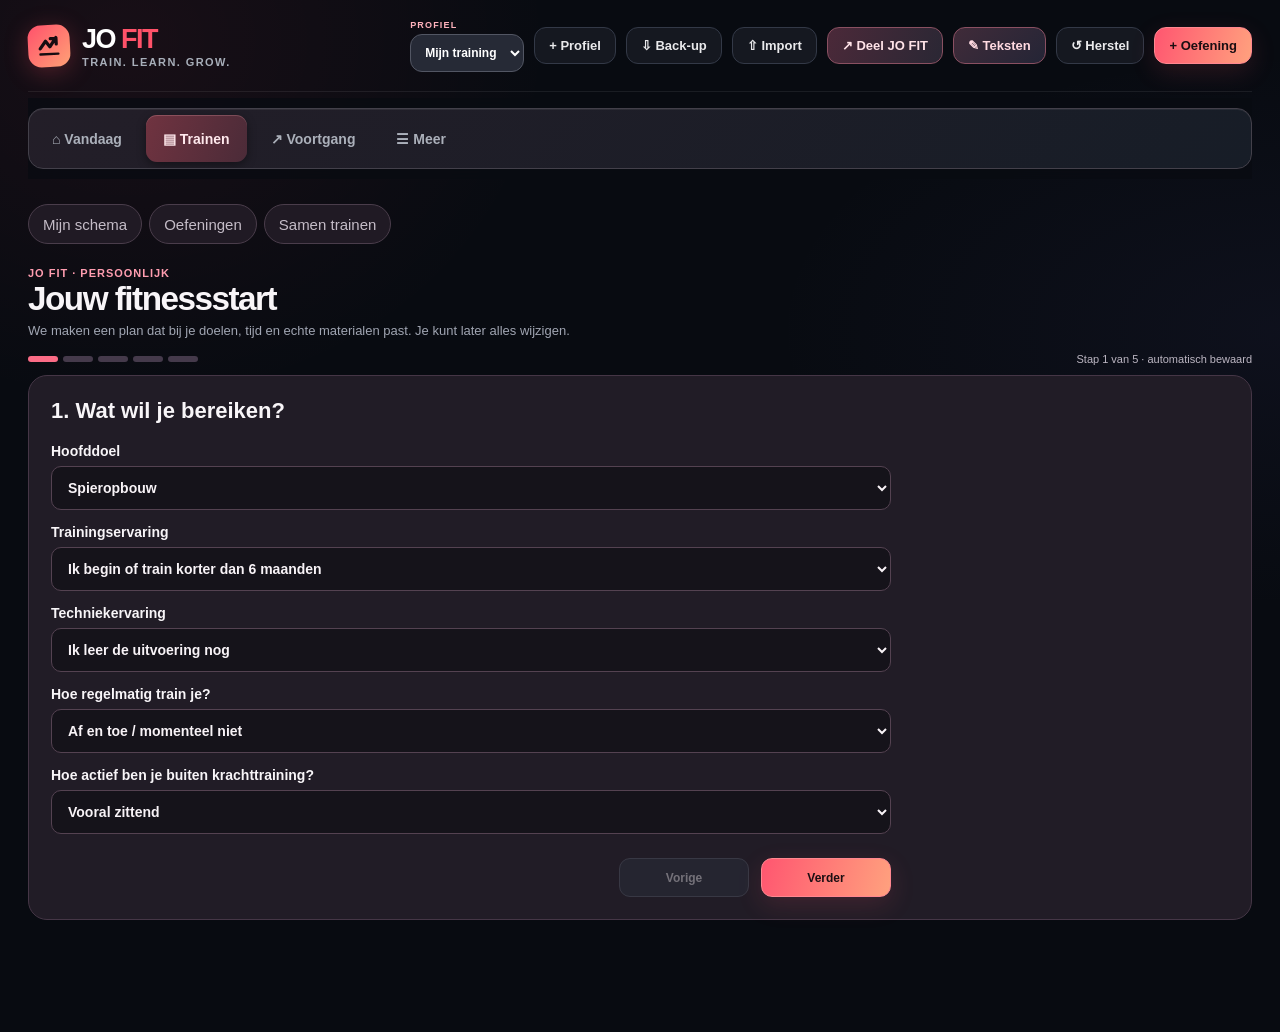
==== commit 7d7119c1: "Add files via upload" ====
--- a/index.html
+++ b/index.html
@@ -287,11 +287,16 @@
 .forma-photo-source{font-size:11px;color:#a8b5c4;margin-top:9px}
 @media (max-width:760px){.forma-photo-window{padding:17px}.forma-photo-preview{height:170px}.forma-photo-manage-button{width:100%}}
 
+.jo-photo-alt{margin-top:12px;padding:11px;border:1px solid #57576b;border-radius:12px;color:#ede9f3}.jo-photo-alt summary{cursor:pointer;font-weight:700}.jo-photo-alt img{width:100%;height:auto;margin-top:10px;border-radius:11px}.jo-photo-caution{margin:10px 0;padding:10px 12px;border-left:3px solid #ffa86c;background:#2b2527;color:#ffe4d1;font-size:12px;line-height:1.5}
 </style>
 <script src="./jofit-config.js"></script>
 <script src="./jofit-rules.js"></script>
 <script src="./jofit-nutrition-core.js"></script>
 <script src="./jofit-stats.js"></script>
+<script src="./jofit-workout-core.js"></script>
+<script src="./jofit-tech.js"></script>
+<script src="./jofit-exercise-images.js"></script>
+<script src="./jofit-health.js"></script>
 <script src="./teksten.js"></script>
 <style>
 .jo-layout{display:grid;grid-template-columns:1fr 1fr;gap:18px;margin:18px 0 35px}.jo-panel{background:#201c26;border:1px solid #423443;border-radius:20px;padding:24px;color:#f7f2f7}.jo-panel h3{margin:5px 0 16px}.jo-panel p{line-height:1.6}.jo-form{display:grid;gap:14px}.jo-form label,.jo-label{display:grid;gap:7px;font-size:14px;font-weight:650}.jo-form select,.jo-form textarea,.jo-label select,.jo-label input{background:#15131a;color:#f8f3f7;border:1px solid #544251;border-radius:10px;padding:12px;width:100%;font:inherit}.jo-form textarea{resize:vertical}.jo-tag{display:inline-block;background:#532333;color:#ffb7c7;border-radius:50px;padding:8px 13px;font-size:12px;font-weight:800}.jo-days{display:grid;gap:9px;margin:20px 0}.jo-days>div{padding:12px;border:1px solid #493846;border-radius:12px;display:flex;flex-direction:column;gap:3px}.jo-days span,.jo-muted{color:#bcb0bc;font-size:13px}.jo-caution{padding:13px;border-left:3px solid #ff9f80;background:#352a2d;border-radius:8px}.jo-video{display:block;width:100%;max-height:420px;border-radius:12px;background:#09090b;margin:12px 0}.jo-video[hidden]{display:none}.jo-cues li{margin:8px 0;line-height:1.5}.jo-history{border-top:1px solid #493846;padding:12px 0}.jo-history small{display:block;color:#bcb0bc;margin:4px 0}@media(max-width:760px){.jo-layout{grid-template-columns:1fr}.jo-panel{padding:17px}}
@@ -301,7 +306,7 @@
 <body><div id="app" class="page"><div class="shell">
 <header class="header"><a class="brand" href="#" aria-label="JO FIT start"><div class="brandmark"><svg viewBox="0 0 32 32" aria-hidden="true"><path d="M5 19 L12 10 L17 17 L25 6 M18 7 H25 V14" fill="none" stroke="#160d11" stroke-width="4" stroke-linecap="round" stroke-linejoin="round"/><path d="M5 26 H27" stroke="#160d11" stroke-width="3" stroke-linecap="round"/></svg></div><div><div class="brandname">JO <span>FIT</span></div><div class="brandtag">TRAIN. LEARN. GROW.</div></div></a><div class="header-actions"><label class="profile-select-wrap"><span>PROFIEL</span><select id="profileSelect" aria-label="Actief persoonlijk profiel"></select></label><button class="top-btn" id="addProfile" title="Nieuw persoonlijk profiel">+ Profiel</button><button class="top-btn" id="backupBtn" title="Persoonlijke gegevens downloaden">⇩ Back-up</button><button class="top-btn" id="importBtn" title="Persoonlijke gegevens importeren">⇧ Import</button><button type="button" class="top-btn forma-share-top" id="formaShareTop" title="Deel een link naar jouw fitnessapp">↗ Deel JO FIT</button><button type="button" class="top-btn forma-edit-launch" id="formaEditText" title="Teksten en oefeningen aanpassen">✎ Teksten</button><button class="top-btn" id="resetBtn" title="Herstel het oorspronkelijke schema">↺ Herstel</button><button class="top-btn primary" id="topLibrary">+ Oefening</button><input type="file" id="importFile" accept="application/json,.json" hidden></div></header>
 <section class="hero"><div><div class="eyebrow" id="formaHeroEyebrow">Jouw fitness app</div><h1><span id="formaHeroTitle">Naar een idee van</span><br/><em id="formaHeroAccent">Owen en Jonathan</em></h1><p id="formaHeroDescription"></p><div class="forma-small-kickers"><span id="formaHeroTag1">◉ Jouw schema</span><span id="formaHeroTag2">↗ Echte progressie</span><span id="formaHeroTag3">♥ Samen sterker</span></div><button type="button" class="forma-quickstart" id="formaQuickStart">▶ Start mijn training</button></div><div class="forma-hero-art"><img src="./assets/hero.webp" alt="Illustratie van een sporter met JO FIT" decoding="async" fetchpriority="high"><div class="forma-hero-overlay"><div class="hero-count"><strong id="heroCount">44</strong><span>oefeningen<br>met coaching</span></div><span class="forma-hero-pill" id="formaHeroPill">● Gemaakt voor jouw training</span></div></div></section>
-<nav class="navrow" aria-label="Hoofdmenu"><div class="tabs" role="tablist" aria-label="Hoofdmenu"><button class="tab active" data-main="today" role="tab" aria-selected="true">⌂ Vandaag</button><button class="tab" data-main="train" role="tab" aria-selected="false">▤ Trainen</button><button class="tab" data-main="nutrition" role="tab" aria-selected="false">♧ Voeding</button><button class="tab" data-main="progress" role="tab" aria-selected="false">↗ Voortgang</button><button class="tab" data-main="more" role="tab" aria-selected="false">☰ Meer</button></div></nav>
+<nav class="navrow" aria-label="Hoofdmenu"><div class="tabs" role="tablist" aria-label="Hoofdmenu"><button class="tab active" data-main="today" role="tab" aria-selected="true">⌂ Vandaag</button><button class="tab" data-main="train" role="tab" aria-selected="false">▤ Trainen</button><button class="tab" data-main="progress" role="tab" aria-selected="false">↗ Voortgang</button><button class="tab" data-main="more" role="tab" aria-selected="false">☰ Meer</button></div></nav>
 <section class="forma-feature-nav" id="formaFeatureNav" aria-label="Snel naar je fitnessonderdelen">
  <button type="button" class="forma-feature-card" data-forma-feature="library" aria-label="Open de oefeningen"><img src="./assets/exercise.webp" alt="Fitnessillustratie bij oefeningen" loading="lazy"><span><b>Oefeningen</b><small>Techniek & spieren</small></span></button>
  <button type="button" class="forma-feature-card" data-forma-feature="nutrition" aria-label="Open voeding"><img src="./assets/nutrition.webp" alt="Voeding en trainingsenergie" loading="lazy"><span><b>Voeding</b><small>Calorieën & macro's</small></span></button>
@@ -381,6 +386,14 @@
 add('wall-pushup','Wall Push-Up','Borst','none','chest triceps','frontdelts','Muur',['Plaats handen iets breder dan schouders tegen een stevige muur.','Buig ellebogen en laat je borst richting de muur bewegen met rechte romp.','Duw jezelf terug naar de startpositie.'],'Heupen laten hangen of de ellebogen volledig zijwaarts zetten.');
 add('prone-y-raise','Prone Y Raise','Schouders','none','midback reardelts','traps','Vloer / mat',['Ga op je buik liggen met armen schuin naar voren in Y-vorm.','Til je armen slechts enkele centimeters zonder je hoofd of borst sterk te heffen.','Laat langzaam zakken en houd je nek in lijn met je romp.'],'Zwaar trekken vanuit de onderrug of nek overstrekken.');
 
+
+// Variants added for supplied photos. Existing routine IDs stay unchanged.
+add('singlearm-curl','Single-Arm Dumbbell Curl','Armen','none','biceps','forearms','Dumbbell',['Sta stabiel met een dumbbell in een hand; houd elleboog en bovenarm dicht bij de romp.','Buig de elleboog zonder je schouder naar voren te laten rollen.','Laat de dumbbell langzaam zakken en wissel na de set van arm.'],'Met het hele lichaam zwaaien of de pols knikken.');
+add('machine-shoulder-press','Seated Machine Shoulder Press','Schouders','none','frontdelts sidedelts','triceps','Schouderpressmachine',['Stel de zitting zo af dat de handgrepen bij je schouders starten. Zet beide voeten op de grond.','Duw de handgrepen gecontroleerd omhoog in de baan van de machine.','Laat rustig zakken naar een comfortabele diepte, zonder je rug hol te trekken.'],'Je billen losmaken van de zitting of de machine forceren in een pijnlijke positie.');
+add('chest-supported-reverse-fly','Chest-Supported Dumbbell Reverse Fly','Schouders','none','reardelts','midback','Dumbbells + schuine bank',['Stel de bank schuin en steun borst en buik op de leuning; voeten staan stevig.','Breng de dumbbells breed naar opzij met zachte ellebogen.','Laat langzaam terugzakken en houd je nek in lijn met de romp.'],'Je borst van de bank trekken, opveren of je schouders optrekken.');
+add('standing-leg-curl','Standing Single-Leg Curl (machine)','Benen','none','hamstrings','','Staande leg-curlmachine',['Stel de steun en de beenrol passend af en houd je heupen rustig.','Buig een knie zodat de hak naar achteren/omhoog beweegt; steun met je handen.','Laat beheerst zakken en herhaal ook met het andere been.'],'Heupen optillen of het gewicht laten vallen.');
+add('lying-leg-raise','Lying Leg Raise','Buik','none','abs','obliques','Vloer / mat',['Lig op je rug met je armen naast je lichaam en druk je onderrug licht in de vloer.','Til de benen gecontroleerd op en kantel het bekken licht achterover als je hoger gaat.','Laat de benen langzaam zakken tot je je onderrug stabiel kunt houden.'],'Je rug laten overstrekken of een losse dumbbell tussen je voeten klemmen. Begin zonder extra gewicht.');
+
 const DEFAULT={
  ma:[['lat-wide',3,'12',40],['incline-curl',3,'12',12.5],['bentover-row',3,'12',44],['face-pull',3,'8',20],['inverted-row',3,'12',''],['hammer-curl',3,'12',15]],
  wo:[['bench-press',3,'8–12',44],['overhead-triceps',3,'10–15',20],['pec-deck',3,'10–15',25],['lateral-raise',3,'12',5],['reverse-fly',3,'12',5],['triceps-pushdown',3,'10',25]],
@@ -393,7 +406,7 @@
 const safe=(t)=>String(t).replace(/[&<>"']/g,c=>({'&':'&amp;','<':'&lt;','>':'&gt;','"':'&quot;',"'":'&#39;'}[c]));
 const legacyKey='forma_v1_2026', profileKey='forma_v2_profiles';
 function starter(){return Object.fromEntries(Object.entries(DEFAULT).map(([d,list])=>[d,list.map(([id,sets,reps,kg])=>({id,sets,reps:String(reps),kg,done:0}))]));}
-function initialData(){return {routines:{basis:{name:'Mijn oorspronkelijke schema',schedule:starter()}},activeRoutine:'basis',history:[],sessions:[]};}
+function initialData(){const schedule=starter();return {routines:{basis:{name:'Mijn oorspronkelijke schema',schedule,powersetDays:Object.fromEntries(keys.map(k=>[k,{enabled:Array.isArray(schedule[k])&&schedule[k].length>=2,restSeconds:120}]))}},activeRoutine:'basis',history:[],sessions:[]};}
 function readJson(key){try{return JSON.parse(localStorage.getItem(key)||'null');}catch(err){return null;}}
 let allProfiles=readJson(profileKey);
 const formaIsFirstVisit = !allProfiles && !readJson(legacyKey);
@@ -406,7 +419,7 @@
 }
 let activeProfile=allProfiles.profiles[allProfiles.active]?allProfiles.active:Object.keys(allProfiles.profiles)[0];
 let routines={},activeRoutine='basis',schedule={},history=[],sessions=[],extras=freshExtras();
-function loadProfile(){const p=allProfiles.profiles[activeProfile]; if(!p.routines||!p.routines[p.activeRoutine])Object.assign(p,initialData());routines=p.routines;for(const item of Object.values(routines)){if(item&&item.schedule)for(const day of keys)if(!Array.isArray(item.schedule[day]))item.schedule[day]=[];}activeRoutine=p.activeRoutine;schedule=routines[activeRoutine].schedule;history=Array.isArray(p.history)?p.history:[];sessions=Array.isArray(p.sessions)?p.sessions:[];extras=ensureExtras(p.extras);}
+function loadProfile(){const p=allProfiles.profiles[activeProfile]; if(!p.routines||!p.routines[p.activeRoutine])Object.assign(p,initialData());routines=p.routines;for(const [rid,r] of Object.entries(routines)){if(r&&rid==='basis'&&!r.powersetDays){r.powersetDays=Object.fromEntries(keys.map(k=>[k,{enabled:Array.isArray(r.schedule?.[k])&&r.schedule[k].length>=2,restSeconds:120}]));}}for(const item of Object.values(routines)){if(item&&item.schedule)for(const day of keys)if(!Array.isArray(item.schedule[day]))item.schedule[day]=[];}activeRoutine=p.activeRoutine;schedule=routines[activeRoutine].schedule;history=Array.isArray(p.history)?p.history:[];sessions=Array.isArray(p.sessions)?p.sessions:[];extras=ensureExtras(p.extras);}
 function persist(){const p=allProfiles.profiles[activeProfile];p.routines=routines;p.activeRoutine=activeRoutine;p.history=history;p.sessions=sessions;p.extras=extras;allProfiles.active=activeProfile;try{localStorage.setItem(profileKey,JSON.stringify(allProfiles));window.JOCLOUD?.scheduleSync?.();}catch(err){console.warn('Opslag is niet beschikbaar',err);}}
 loadProfile();persist();
 function updateProfileUI(){const el=$('#profileSelect');if(!el)return;const bound=window.JOCLOUD?.isLogged?.()?window.JOCLOUD.cloudId():null;el.innerHTML=Object.entries(allProfiles.profiles).filter(([id])=>bound?id===bound:!id.startsWith('account_')).map(([id,p])=>`<option value="${safe(id)}" ${id===activeProfile?'selected':''}>${safe(p.name)}</option>`).join('');}
@@ -414,30 +427,62 @@
 function addNewProfile(){if(window.JOCLOUD?.isLogged?.())return toast('Lokaal profiel toevoegen kan na uitloggen.');const raw=prompt('Naam voor het nieuwe persoonlijke profiel:','Mijn trainingsmaat');if(raw===null)return;const name=raw.trim().slice(0,38);if(!name)return toast('Vul een profielnaam in');const id='p_'+Date.now();persist();allProfiles.profiles[id]={name,...initialData()};activeProfile=id;loadProfile();persist();updateProfileUI();renderView();toast('Nieuw profiel: '+name);}
 function exportProfile(){persist();const p=allProfiles.profiles[activeProfile];const content=JSON.stringify({format:'jofit-5-personal-backup',version:5,exportedAt:new Date().toISOString(),profile:p,intake:window.JOINTAKE?.get?.()||null,vision:readJson('jofit_vision_'+activeProfile)||[],exercisePhotos:readJson('forma-custom-exercise-photos-v1')||{}},null,2);const blob=new Blob([content],{type:'application/json'}),url=URL.createObjectURL(blob),a=document.createElement('a');a.href=url;a.download='JO-FIT-backup-'+(p.name||'training').replace(/[^a-z0-9_-]/gi,'-')+'.json';document.body.appendChild(a);a.click();a.remove();setTimeout(()=>URL.revokeObjectURL(url),2000);toast('JO FIT back-up gedownload');}
 async function importProfileFile(file){if(!file)return;try{if(file.size>12000000)throw Error('Bestand groter dan 12 MB');const raw=JSON.parse(await file.text());if(!['forma-2-personal-backup','forma-3-personal-backup','jofit-5-personal-backup'].includes(raw.format)||!raw.profile?.routines||!raw.profile?.routines[raw.profile.activeRoutine]||!Array.isArray(raw.profile.sessions))throw Error('Ongeldig JO FIT / Forma-back-upbestand');if(!confirm('Deze back-up wordt als NIEUW lokaal profiel toegevoegd. Doorgaan?'))return;const id='p_'+Date.now(),name=String(raw.profile.name||'Geïmporteerd').slice(0,38);allProfiles.profiles[id]={...raw.profile,name:name+' (import)'};activeProfile=id;loadProfile();persist();if(raw.intake)localStorage.setItem('jofit_intake_v2_'+id,JSON.stringify(raw.intake));if(Array.isArray(raw.vision))localStorage.setItem('jofit_vision_'+id,JSON.stringify(raw.vision));if(raw.exercisePhotos&&typeof raw.exercisePhotos==='object'){const old=readJson('forma-custom-exercise-photos-v1')||{};localStorage.setItem('forma-custom-exercise-photos-v1',JSON.stringify({...old,...raw.exercisePhotos}));}updateProfileUI();renderView();toast('Back-up als apart profiel geïmporteerd');}catch(err){toast(err.message||'Back-up ongeldig');}finally{$('#importFile').value='';}}
+let lastRemovedExercise=null;
 let tab='schema', current=( {1:'ma',3:'wo',5:'vr',6:'za',0:'zo'} )[new Date().getDay()]||'ma';let filter='Alles',search='', modalId=null, modalDay=null, modalIndex=null, animRunning=true, speed=1,elapsed=0,renderFrame=0,lastTimestamp=0,toastTimer;
 function toast(message){const el=document.getElementById('toast');if(!el)return;clearTimeout(toastTimer);el.textContent=String(message);el.classList.add('show');toastTimer=setTimeout(()=>el.classList.remove('show'),2500);}
 function fmtKg(v){return v===''||v===null||v===undefined?'lichaamsgewicht':String(v).replace('.',',')+' kg';}
 function labelMus(id){return MUS[id]||id;}
-function switchTab(next){tab=next;renderView();window.scrollTo({top:0,behavior:'smooth'});}
+function switchTab(next){if(next==='vision')next='schema';tab=next;renderView();window.scrollTo({top:0,behavior:'smooth'});}
 function renderView(){window.JOAPP?.updateNav?.(tab);$('#heroCount').textContent=Object.keys(EX).length;
- if(tab==='today')return window.JOAPP?.renderToday?.();if(tab==='more')return window.JOAPP?.renderMore?.();if(tab==='schema')return renderSchedule();if(tab==='library')return renderLibrary();if(tab==='progress')return window.JOAPP?.renderProgressPlus?.();if(tab==='coach')return window.JOCOACH?.render?.();if(tab==='coachdetail')return renderCoach();if(tab==='duo')return window.JODUO?.render?.();if(tab==='account')return window.JOCLOUD?.render?.();if(tab==='body')return renderBody();if(tab==='nutrition')return window.JONUTRITION?.render?.();if(tab==='recovery')return renderRecovery();if(tab==='friends')return renderFriends();if(tab==='intake')return window.JOINTAKE?.render?.();if(tab==='vision')return window.JOVISION?.render?.();return renderSchedule();}
-function renderSchedule(){const list=schedule[current]||[],done=list.filter(e=>(e.done||0)>=e.sets).length;let cards='';list.forEach((ent,i)=>{const ex=EX[ent.id];if(!ex)return;const num=i<6?Math.floor(i/2)+1+['A','B'][i%2]:String(i+1);const checked=ent.done>=ent.sets;cards+=`<div class="exercise ${checked?'checkedd':''}"><div class="exercise-main" data-open="${safe(ent.id)}" data-day="${current}" data-index="${i}" role="button" tabindex="0" aria-label="Bekijk ${safe(ex.name)}"><div class="num"><span>${num}</span></div><div class="excopy"><div class="exercise-title">${safe(ex.name)}</div><div class="exercise-sub">${safe(ent.sets)} sets × ${safe(ent.reps)} herhalingen · ${fmtKg(ent.kg)}</div><div class="muscle-tags">${ex.primary.slice(0,2).map(m=>`<span class="muscle-tag">${labelMus(m)}</span>`).join('')}</div></div><div class="ex-right"><div class="circle-next">›</div></div></div><div class="quick-edit"><label class="quick-field">Sets<input type="number" min="1" max="12" value="${safe(ent.sets)}" data-inline="sets" data-day="${current}" data-index="${i}"></label><label class="quick-field">Herh.<input type="text" value="${safe(ent.reps)}" maxlength="12" data-inline="reps" data-day="${current}" data-index="${i}"></label><label class="quick-field">Kg<input type="number" min="0" max="500" step="0.5" value="${ent.kg===''?'':Number(ent.kg)}" placeholder="BW" data-inline="kg" data-day="${current}" data-index="${i}"></label><label class="quick-field">RPE<select class="effort-select" data-inline="rpe" data-day="${current}" data-index="${i}" title="Rate of Perceived Exertion op een schaal van 1 tot 10.">${rpeOptions(getRpeValue(ent))}</select>${getRpeValue(ent)!==''?`<small class="f3-rpe">RIR ± ${nfmt(10-Number(getRpeValue(ent)),1)}</small>`:'<small class="f3-rpe">Kies 1–10</small>'}</label><button class="mini-pill" data-inline-set data-day="${current}" data-index="${i}">Set ${Math.min(ent.done||0,ent.sets)}/${ent.sets}</button></div></div>`;});
- const d=NAMES[current];$('#view').innerHTML=`<section class="section-top"><div><h2>Jouw trainingsweek</h2><p>Kies een dag, pas direct je kilo’s/herhalingen aan en tik op een oefening voor de bewegende uitleg.</p></div><div class="routine-picker"><select class="select" id="routineSelect" aria-label="Actief trainingsschema">${Object.entries(routines).map(([key,val])=>`<option value="${safe(key)}" ${key===activeRoutine?'selected':''}>${safe(val.name)}</option>`).join('')}</select><button class="top-btn" id="newRoutine">＋ Kopieer schema</button></div></section><div class="days">${keys.map(day=>`<button class="day ${current===day?'active':''}" data-daybtn="${day}"><div class="short">${NAMES[day][0]}</div><div class="dayname">${NAMES[day][1]}</div><div class="daycount">${schedule[day].length} oefeningen</div></button>`).join('')}</div><div class="columns"><section class="workouts"><div class="panelhead"><div><h3>${d[1]} <span style="color:#ff8d9b">· ${d[2].split(' · ')[0]}</span></h3><div class="tiny">${d[2].split(' · ')[1]||d[2]} · ${list.length} oefeningen · ${list.reduce((a,b)=>a+b.sets,0)} sets</div></div><span class="badge">${done}/${list.length} klaar</span></div><div class="worklist">${cards||'<div class="empty">Nog geen oefeningen. Voeg er een toe uit de bibliotheek.</div>'}</div><button class="add-btn" id="addToDay">＋ &nbsp; Voeg oefening toe</button><button class="save-day-btn" id="saveDay">✓ Training opslaan in je logboek</button><div class="save-day-hint">Sla je afgeronde sets op om je gewichten per oefening en per week te volgen. Hierna worden je setvinkjes voor deze dag gewist.</div></section><aside class="sidebar-card"><h3>Je training</h3><p>Wijzig setjes, herhalingen en gewicht direct in je schema. Alles wordt lokaal op dit apparaat bewaard. Na een afgevinkte set start automatisch je rusttimer.</p><div class="bigprogress"><strong>${done}</strong><span>/ ${list.length} oefeningen afgerond</span></div><div class="progressbar"><div class="progressfill" style="width:${list.length?100*done/list.length:0}%"></div></div><div class="side-line"><span>Afgeronde sets</span><strong>${list.reduce((a,e)=>a+Math.min(e.done||0,e.sets),0)} / ${list.reduce((a,e)=>a+e.sets,0)}</strong></div><div class="side-line"><span>Oefeningen in bibliotheek</span><strong>${Object.keys(EX).length}</strong></div><div class="side-line"><span>Training van vandaag</span><strong>${(['Zo','Ma','Di','Wo','Do','Vr','Za'][new Date().getDay()])}</strong></div><div class="guidebox"><strong>⚡ Slimme krachtcoach</strong><p>Bekijk het tabblad Coach voor spierbelasting, progressive overload en persoonlijke records. Kies na je set een RPE van 1 t/m 10 om je inspanning te registreren.</p></div><div class="guidebox"><strong>♥ Zo werkt de uitleg</strong><p>Je krijgt per oefening een bewegende demonstratie, een duidelijke anatomische spieratlas en concrete techniekcues om de oefening effectief uit te voeren.</p></div><p class="footnote">De demonstraties blijven getekende bewegingsvoorbeelden: geen gefilmde biomechanica of medische reconstructie. Kijk bij zware gewichten naar je eigen veilige bewegingsuitslag en techniek.</p></aside></div>`;
- $$('[data-daybtn]').forEach(b=>b.addEventListener('click',()=>{current=b.dataset.daybtn;renderSchedule()}));$('#addToDay').addEventListener('click',()=>{addingTo=current;switchTab('library');toast('Tik op + bij een oefening om die toe te voegen');});$('#saveDay').onclick=()=>saveDayToLog(current);$('#routineSelect').addEventListener('change',ev=>{activeRoutine=ev.target.value;schedule=routines[activeRoutine].schedule;persist();renderSchedule();});$('#newRoutine').addEventListener('click',()=>{const raw=prompt('Naam van je nieuwe schema:','Mijn nieuwe schema');if(raw===null)return;const name=raw.trim().slice(0,48);if(!name){toast('Vul een naam in');return;}const id='schema'+Date.now();const copy=Object.fromEntries(keys.map(k=>[k,schedule[k].map(x=>({...x,done:0}))]));routines[id]={name,schedule:copy};activeRoutine=id;schedule=copy;persist();renderSchedule();toast('Nieuw schema aangemaakt. Je kunt oefeningen wijzigen.');});bindRows();}
-function bindRows(){$$('.exercise-main[data-open]').forEach(el=>{const open=()=>openExercise(el.dataset.open,el.dataset.day,Number(el.dataset.index));el.addEventListener('click',open);el.addEventListener('keydown',e=>{if(e.key==='Enter'||e.key===' '){e.preventDefault();open();}});});$$('[data-inline]').forEach(inp=>{['click','keydown'].forEach(evt=>inp.addEventListener(evt,e=>e.stopPropagation()));inp.addEventListener('change',()=>{const day=inp.dataset.day,index=Number(inp.dataset.index),field=inp.dataset.inline,ent=schedule[day][index];if(!ent)return;let val=inp.value.trim();if(field==='sets'){val=Math.round(Number(val));if(!Number.isFinite(val)||val<1||val>12){toast('Sets moeten tussen 1 en 12 liggen');renderSchedule();return;}ent.sets=val;ent.done=Math.min(ent.done||0,ent.sets);}else if(field==='kg'){if(val===''){ent.kg='';}else{val=Number(val);if(!Number.isFinite(val)||val<0||val>500){toast('Vul een geldig gewicht in');renderSchedule();return;}ent.kg=val;}}else if(field==='rpe'){if(val===''){ent.rpe='';ent.rir='';}else{const n=Number(val);if(!Number.isFinite(n)||n<1||n>10){toast('RPE moet tussen 1 en 10 liggen');renderSchedule();return;}ent.rpe=n;ent.rir=Math.max(0,+(10-n).toFixed(1));}}else{if(!val||val.length>12){toast('Vul geldige herhalingen in');renderSchedule();return;}ent.reps=val;}persist();renderSchedule();toast('Schema bijgewerkt');});});$$('[data-inline-set]').forEach(btn=>{btn.addEventListener('click',e=>{e.stopPropagation();const day=btn.dataset.day,index=Number(btn.dataset.index),ent=schedule[day][index];ent.done=(ent.done||0)<ent.sets?ent.done+1:0;if(ent.done>0)onCompletedSet(ent.id);persist();renderSchedule();});});}
+ if(tab==='today')return window.JOAPP?.renderToday?.();if(tab==='more')return window.JOAPP?.renderMore?.();if(tab==='schema')return renderSchedule();if(tab==='library')return renderLibrary();if(tab==='progress')return window.JOAPP?.renderProgressPlus?.();if(tab==='coach')return window.JOCOACH?.render?.();if(tab==='coachdetail')return renderCoach();if(tab==='duo')return window.JODUO?.render?.();if(tab==='account')return window.JOCLOUD?.render?.();if(tab==='body')return renderBody();if(tab==='nutrition')return window.JONUTRITION?.render?.();if(tab==='health')return window.JOHEALTH?.render?.();if(tab==='recovery')return renderRecovery();if(tab==='friends')return renderFriends();if(tab==='intake')return window.JOINTAKE?.render?.();return renderSchedule();}
+function removeExerciseFromScheme(day,index){
+ const list=schedule[day],ent=list?.[index];if(!ent)return;
+ const setting=JOWORKOUT.setting(routines[activeRoutine],day);
+ const warning=setting.enabled?'\n\nLet op: de overige oefeningen worden opnieuw in A/B-paren ingedeeld. Controleer de powersets na verwijderen.':'';
+ if(!confirm('"'+(EX[ent.id]?.name||ent.id)+'" uit dit trainingsschema verwijderen?\nJe oude trainingsregistraties blijven bewaard.'+warning))return;
+ const [removed]=list.splice(index,1);
+ lastRemovedExercise={profile:activeProfile,routine:activeRoutine,day,index,entry:structuredClone(removed)};
+ persist();renderSchedule();toast('Oefening uit schema verwijderd. Je logboek is niet gewijzigd.');
+}
+function restoreRemovedExercise(){const x=lastRemovedExercise;if(!x||x.profile!==activeProfile||x.routine!==activeRoutine)return;
+ if(!Array.isArray(schedule[x.day]))return;schedule[x.day].splice(Math.min(x.index,schedule[x.day].length),0,x.entry);
+ lastRemovedExercise=null;persist();renderSchedule();toast('Oefening teruggezet.');
+}
+function renderSchedule(){
+ const list=schedule[current]||[],setting=JOWORKOUT.setting(routines[activeRoutine],current),done=list.filter(e=>(e.done||0)>=e.sets).length;
+ const cardFor=(ent,i)=>{const ex=EX[ent.id]||{name:ent.id,primary:[]};const checked=(ent.done||0)>=Number(ent.sets||0);
+ return `<article class="jo-schedule-entry"><div class="exercise ${checked?'checkedd':''}"><div class="exercise-main" data-open="${safe(ent.id)}" data-day="${current}" data-index="${i}" role="button" tabindex="0" aria-label="Bekijk uitvoering van ${safe(ex.name)}"><div class="num"><span>${JOWORKOUT.pairLabel(i,setting.enabled)}</span></div><div class="excopy"><div class="exercise-title">${safe(ex.name)}</div><div class="exercise-sub">${safe(ent.sets)} sets × ${safe(ent.reps)} herhalingen · ${fmtKg(ent.kg)}</div><div class="muscle-tags">${(ex.primary||[]).slice(0,2).map(m=>`<span class="muscle-tag">${safe(labelMus(m))}</span>`).join('')}</div></div><div class="ex-right"><div class="circle-next">›</div></div></div><div class="quick-edit"><label class="quick-field">Sets<input type="number" min="1" max="12" value="${safe(ent.sets)}" data-inline="sets" data-day="${current}" data-index="${i}"></label><label class="quick-field">Herh.<input type="text" value="${safe(ent.reps)}" maxlength="12" data-inline="reps" data-day="${current}" data-index="${i}"></label><label class="quick-field">Kg<input type="number" min="0" max="500" step="any" value="${ent.kg===''?'':Number(ent.kg)}" placeholder="BW" data-inline="kg" data-day="${current}" data-index="${i}"></label><button class="mini-pill" data-inline-set data-day="${current}" data-index="${i}">Set ${Math.min(ent.done||0,ent.sets)}/${ent.sets}</button></div><div class="jo-row-actions"><button type="button" data-move-exercise="-1" data-day="${current}" data-index="${i}" ${i===0?'disabled':''} aria-label="${safe(ex.name)} omhoog verplaatsen">↑ Omhoog</button><button type="button" data-move-exercise="1" data-day="${current}" data-index="${i}" ${i===list.length-1?'disabled':''} aria-label="${safe(ex.name)} omlaag verplaatsen">↓ Omlaag</button><button type="button" class="jo-remove-exercise" data-remove-exercise data-day="${current}" data-index="${i}" aria-label="${safe(ex.name)} uit schema verwijderen">✕ Verwijderen</button></div></article>`;};
+ let cards='';
+ if(setting.enabled){for(let i=0;i<list.length;i+=2){cards+=`<div class="jo-powerwrap"><div class="jo-powerhead"><strong>POWERSET ${Math.floor(i/2)+1}</strong><span>${i+1<list.length?'A → B → '+setting.restSeconds+' sec rust':'Laatste oefening · apart'}</span></div>${cardFor(list[i],i)}${list[i+1]?cardFor(list[i+1],i+1):''}<div class="jo-powerrest">${list[i+1]?'Rust begint pas na A én B.':'Geen B-oefening: voer de laatste oefening los uit.'}</div></div>`;}}
+ else{cards=list.map(cardFor).join('');}
+ const d=NAMES[current];
+ const undo=lastRemovedExercise?.profile===activeProfile&&lastRemovedExercise?.routine===activeRoutine&&lastRemovedExercise?.day===current?`<button type="button" id="joUndoRemove" class="jo-undo-remove">↶ Laatste verwijdering ongedaan maken</button>`:'';
+ $('#view').innerHTML=`<section class="section-top"><div><h2>Mijn trainingsschema</h2><p>Registreer je sets. Tik op een oefening voor een uitgebreide techniekkaart.</p></div><div class="routine-picker"><select class="select" id="routineSelect" aria-label="Actief trainingsschema">${Object.entries(routines).map(([key,val])=>`<option value="${safe(key)}" ${key===activeRoutine?'selected':''}>${safe(val.name)}</option>`).join('')}</select><button class="top-btn" id="newRoutine">＋ Schema kopiëren</button></div></section><div class="days">${keys.map(day=>`<button class="day ${current===day?'active':''}" data-daybtn="${day}"><div class="short">${NAMES[day][0]}</div><div class="dayname">${NAMES[day][1]}</div><div class="daycount">${schedule[day].length} oefeningen</div></button>`).join('')}</div><section class="jo-method"><div><label for="joTrainingMode">Trainingsvorm</label><select id="joTrainingMode"><option value="straight" ${!setting.enabled?'selected':''}>Gewone sets</option><option value="power" ${setting.enabled?'selected':''}>Powersets (A + B)</option></select></div><div><label for="joPowerRest">Rust na powerset</label><select id="joPowerRest" ${setting.enabled?'':'disabled'}>${[60,90,120,150,180].map(v=>`<option value="${v}" ${setting.restSeconds===v?'selected':''}>${v} seconden</option>`).join('')}</select></div><p>${setting.enabled?'Doe A en daarna B. De rusttimer gaat pas na allebei lopen. Verplaatsen en verwijderen kan de koppeling veranderen.':'Rond de sets van een oefening af, daarna ga je naar de volgende.'}</p></section><div class="columns jo-training-cols"><section class="workouts"><div class="panelhead"><div><h3>${safe(d[1])} <span style="color:#ff8d9b">· ${safe(d[2].split(' · ')[0])}</span></h3><div class="tiny">${list.length} oefeningen · ${list.reduce((a,b)=>a+Number(b.sets||0),0)} werksets</div></div><span class="badge">${done}/${list.length} klaar</span></div>${undo}<div class="worklist">${cards||'<div class="empty">Nog geen oefeningen. Voeg er een toe uit de bibliotheek.</div>'}</div><button class="add-btn" id="addToDay">＋ Voeg oefening toe</button><button class="save-day-btn" id="saveDay">✓ Training opslaan</button><p class="save-day-hint">Oude resultaten blijven bewaard, ook als je een oefening uit dit schema haalt.</p></section><aside class="sidebar-card jo-training-aside"><h3>Mijn training</h3><div class="bigprogress"><strong>${done}</strong><span>/ ${list.length} oefeningen afgerond</span></div><div class="progressbar"><div class="progressfill" style="width:${list.length?100*done/list.length:0}%"></div></div><div class="side-line"><span>Afgeronde sets</span><strong>${list.reduce((a,e)=>a+Math.min(e.done||0,e.sets),0)} / ${list.reduce((a,e)=>a+e.sets,0)}</strong></div><p class="jo-muted">Gewichtsadvies: bij vrije gewichten +2,5 kg; bij machines en kabels +5 kg, alleen wanneer je alle herhalingen met goede techniek haalt.</p></aside></div>`;
+ $$('[data-daybtn]').forEach(b=>b.onclick=()=>{current=b.dataset.daybtn;renderSchedule();});
+ $('#joTrainingMode').onchange=ev=>{const r=routines[activeRoutine];r.powersetDays=r.powersetDays||{};r.powersetDays[current]={enabled:ev.target.value==='power',restSeconds:setting.restSeconds};persist();renderSchedule();};
+ $('#joPowerRest').onchange=ev=>{const r=routines[activeRoutine];r.powersetDays=r.powersetDays||{};r.powersetDays[current]={enabled:true,restSeconds:Number(ev.target.value)};persist();renderSchedule();};
+ $('#addToDay').onclick=()=>{addingTo=current;switchTab('library')};$('#saveDay').onclick=()=>saveDayToLog(current);
+ $('#routineSelect').onchange=ev=>{activeRoutine=ev.target.value;schedule=routines[activeRoutine].schedule;persist();renderSchedule();};
+ $('#newRoutine').onclick=()=>{const raw=prompt('Naam voor een kopie van je schema:','Mijn nieuwe schema');if(raw===null)return;const name=raw.trim().slice(0,48);if(!name)return toast('Vul een naam in');const id='schema'+Date.now();const copy=Object.fromEntries(keys.map(k=>[k,schedule[k].map(x=>({...x,done:0}))]));routines[id]={name,schedule:copy,powersetDays:structuredClone(routines[activeRoutine].powersetDays||{})};activeRoutine=id;schedule=copy;persist();renderSchedule();toast('Schema gekopieerd; de eerdere versie blijft bestaan.');};
+ $$('[data-remove-exercise]').forEach(b=>b.onclick=()=>removeExerciseFromScheme(b.dataset.day,Number(b.dataset.index)));
+ $$('[data-move-exercise]').forEach(b=>b.onclick=()=>{const day=b.dataset.day,i=Number(b.dataset.index),dest=i+Number(b.dataset.moveExercise),arr=schedule[day];if(dest<0||dest>=arr.length)return;const [moved]=arr.splice(i,1);arr.splice(dest,0,moved);persist();renderSchedule();toast('Volgorde aangepast; controleer de A/B-koppeling.');});
+ $('#joUndoRemove')?.addEventListener('click',restoreRemovedExercise);
+ bindRows();
+}
+function bindRows(){$$('.exercise-main[data-open]').forEach(el=>{const open=()=>openExercise(el.dataset.open,el.dataset.day,Number(el.dataset.index));el.addEventListener('click',open);el.addEventListener('keydown',e=>{if(e.key==='Enter'||e.key===' '){e.preventDefault();open();}});});$$('[data-inline]').forEach(inp=>{['click','keydown'].forEach(evt=>inp.addEventListener(evt,e=>e.stopPropagation()));inp.addEventListener('change',()=>{const day=inp.dataset.day,index=Number(inp.dataset.index),field=inp.dataset.inline,ent=schedule[day][index];if(!ent)return;let val=inp.value.trim();if(field==='sets'){val=Math.round(Number(val));if(!Number.isFinite(val)||val<1||val>12){toast('Sets moeten tussen 1 en 12 liggen');renderSchedule();return;}ent.sets=val;ent.done=Math.min(ent.done||0,ent.sets);}else if(field==='kg'){if(val===''){ent.kg='';}else{val=Number(val);if(!Number.isFinite(val)||val<0||val>500){toast('Vul een geldig gewicht in');renderSchedule();return;}ent.kg=val;}}else if(field==='rpe'){if(val===''){ent.rpe='';ent.rir='';}else{const n=Number(val);if(!Number.isFinite(n)||n<1||n>10){toast('RPE moet tussen 1 en 10 liggen');renderSchedule();return;}ent.rpe=n;ent.rir=Math.max(0,+(10-n).toFixed(1));}}else{if(!val||val.length>12){toast('Vul geldige herhalingen in');renderSchedule();return;}ent.reps=val;}persist();renderSchedule();toast('Schema bijgewerkt');});});$$('[data-inline-set]').forEach(btn=>{btn.addEventListener('click',e=>{e.stopPropagation();const day=btn.dataset.day,index=Number(btn.dataset.index),ent=schedule[day][index];const prior=ent.done||0;ent.done=prior<ent.sets?prior+1:0;const setting=JOWORKOUT.setting(routines[activeRoutine],day);if(ent.done>0){if(setting.enabled){const rest=JOWORKOUT.restAfterSingle(schedule[day],index,prior,setting);if(rest)beginRest(rest);}else onCompletedSet(ent.id);}persist();renderSchedule();});});}
 let addingTo=null;
-function renderLibrary(){let items=Object.values(EX).filter(e=>(filter==='Alles'||e.group===filter)&&(!search||[e.name,e.equipment,...e.primary.map(labelMus)].join(' ').toLowerCase().includes(search.toLowerCase())));$('#view').innerHTML=`<div class="section-top"><div><h2>Oefenbibliotheek</h2><p>${items.length} oefeningen · met animatie, uitleg, stappenplan en spieratlas.</p></div></div><div class="filterbar"><input class="search" id="search" placeholder="Zoek oefening, spier of materiaal…" value="${safe(search)}" aria-label="Oefeningen zoeken"/><select class="select" id="filter" aria-label="Filter op spiergroep">${GROUPS.map(g=>`<option ${filter===g?'selected':''}>${g}</option>`).join('')}</select>${addingTo?`<select class="select" id="addDay" aria-label="Dag om aan toe te voegen">${keys.map(k=>`<option value="${k}" ${addingTo===k?'selected':''}>Toevoegen aan ${NAMES[k][1]}</option>`).join('')}</select>`:''}<button type="button" class="forma-photo-manage-button" id="formaPhotoManage">📷 Oefenfoto’s aanpassen</button></div><div class="library-wrap"><div class="library-grid" id="libgrid">${items.map(e=>makeCard(e)).join('')}</div>${!items.length?'<div class="empty"><h3>Niets gevonden</h3>Probeer een andere zoekterm of spiergroep.</div>':''}</div>`;
+function renderLibrary(){let items=Object.values(EX).filter(e=>(filter==='Alles'||e.group===filter)&&(!search||[e.name,e.equipment,...e.primary.map(labelMus)].join(' ').toLowerCase().includes(search.toLowerCase())));$('#view').innerHTML=`<div class="section-top"><div><h2>Oefenbibliotheek</h2><p>${items.length} oefeningen · met duidelijke uitvoering en spieratlas.</p></div></div><div class="filterbar"><input class="search" id="search" placeholder="Zoek oefening, spier of materiaal…" value="${safe(search)}" aria-label="Oefeningen zoeken"/><select class="select" id="filter" aria-label="Filter op spiergroep">${GROUPS.map(g=>`<option ${filter===g?'selected':''}>${g}</option>`).join('')}</select>${addingTo?`<select class="select" id="addDay" aria-label="Dag om aan toe te voegen">${keys.map(k=>`<option value="${k}" ${addingTo===k?'selected':''}>Toevoegen aan ${NAMES[k][1]}</option>`).join('')}</select>`:''}<button type="button" class="forma-photo-manage-button" id="formaPhotoManage">📷 Oefenfoto’s aanpassen</button></div><div class="library-wrap"><div class="library-grid" id="libgrid">${items.map(e=>makeCard(e)).join('')}</div>${!items.length?'<div class="empty"><h3>Niets gevonden</h3>Probeer een andere zoekterm of spiergroep.</div>':''}</div>`;
  $('#search').addEventListener('input',e=>{search=e.target.value;updateCards();});$('#filter').addEventListener('change',e=>{filter=e.target.value;updateCards();});$('#addDay')?.addEventListener('change',e=>addingTo=e.target.value);bindLibraryCards();$('#formaPhotoManage')?.addEventListener('click',formaPhotoEditor);}
-const FORMA_GENERATED_PHOTO_IDS=new Set(['incline-press','shoulder-press','triceps-dips','lat-wide','incline-curl','triceps-pushdown']);
+const FORMA_GENERATED_PHOTO_IDS=new Set([...Object.keys(window.JO_EXERCISE_IMAGES||{}),'incline-press','shoulder-press','triceps-dips','lat-wide','incline-curl','triceps-pushdown']);
 const FORMA_PHOTO_STORAGE_KEY='forma-custom-exercise-photos-v1';
 let formaCustomPhotos=(()=>{try{const v=JSON.parse(localStorage.getItem(FORMA_PHOTO_STORAGE_KEY)||'{}');return v&&typeof v==='object'&&!Array.isArray(v)?v:{};}catch{return {};}})();
-function formaPhotoUrl(id){if(formaCustomPhotos[id]&&/^data:image\/(?:webp|jpeg|png);base64,/i.test(formaCustomPhotos[id]))return formaCustomPhotos[id];return FORMA_GENERATED_PHOTO_IDS.has(id)?`./assets/exercises/${id}.webp`:'';}
-function formaPhotoThumb(e){const src=formaPhotoUrl(e.id);return src?`<img class="forma-photo" src="${src}" alt="AI-foto van ${safe(e.name)}" loading="lazy" decoding="async"><span class="forma-photo-shade"></span>`:thumbSVG(e);}
+function formaPhotoUrl(id){if(formaCustomPhotos[id]&&/^data:image\/(?:webp|jpeg|png);base64,/i.test(formaCustomPhotos[id]))return formaCustomPhotos[id];return window.JO_EXERCISE_IMAGES?.[id]?.src||(FORMA_GENERATED_PHOTO_IDS.has(id)?`./assets/exercises/${id}.webp`:'');}
+function formaPhotoThumb(e){const src=formaPhotoUrl(e.id);return src?`<img class="forma-photo" src="${src}" alt="Illustratieve oefenfoto van ${safe(e.name)}" loading="lazy" decoding="async"><span class="forma-photo-shade"></span>`:'<div class="jo-thumb-placeholder">Bekijk houding en uitvoering</div>';}
 function formaSaveCustomPhotos(){try{localStorage.setItem(FORMA_PHOTO_STORAGE_KEY,JSON.stringify(formaCustomPhotos));return true;}catch{return false;}}
 function formaPhotoEditor(){document.getElementById('formaPhotoEditor')?.remove();const host=document.createElement('div');host.id='formaPhotoEditor';host.className='forma-photo-manager open';const currentId=Object.keys(EX)[0];host.innerHTML=`<div class="forma-photo-window" role="dialog" aria-modal="true" aria-label="Oefenfoto's beheren"><button class="forma-photo-dismiss" aria-label="Sluiten">×</button><h2>Oefenfoto's aanpassen</h2><p>Iedere oefening kan zijn eigen foto krijgen. Voeg een foto toe vanaf je telefoon of computer. De foto wordt op jouw apparaat bewaard. Voor iedereen op een openbare Forma-website voeg je afbeeldingen toe aan de GitHub-map <b>assets/exercises</b>.</p><label>Oefening<select id="formaPhotoExercise">${Object.values(EX).map(x=>`<option value="${safe(x.id)}">${safe(x.name)}</option>`).join('')}</select></label><div id="formaPhotoPreview" class="forma-photo-preview"></div><div class="forma-photo-source" id="formaPhotoSource"></div><label>Kies afbeelding (.jpg, .png of .webp)<input type="file" id="formaPhotoUpload" accept="image/jpeg,image/png,image/webp"></label><div class="forma-photo-actions"><button type="button" id="formaPhotoReset">Herstel standaardfoto</button><button type="button" id="formaPhotoClose" class="primary">Gereed</button></div><p><b>Let op:</b> door je eigen foto's te uploaden verandert alleen je eigen browser. Andere bezoekers krijgen de standaardafbeeldingen uit de gepubliceerde website.</p></div>`;
-document.body.append(host);const select=host.querySelector('#formaPhotoExercise'),prev=host.querySelector('#formaPhotoPreview'),status=host.querySelector('#formaPhotoSource'),file=host.querySelector('#formaPhotoUpload');const update=()=>{const e=EX[select.value];if(!e)return;prev.innerHTML=formaPhotoThumb(e);status.textContent=formaCustomPhotos[e.id]?'Eigen foto op dit apparaat':FORMA_GENERATED_PHOTO_IDS.has(e.id)?'Originele AI-foto inbegrepen':'Standaard oefenillustratie (nog geen eigen foto)';host.querySelector('#formaPhotoReset').disabled=!formaCustomPhotos[e.id];};select.onchange=update;host.querySelector('.forma-photo-dismiss').onclick=()=>host.remove();host.querySelector('#formaPhotoClose').onclick=()=>{host.remove();if(tab==='library')renderLibrary();};host.onclick=ev=>{if(ev.target===host){host.remove();if(tab==='library')renderLibrary();}};
+document.body.append(host);const select=host.querySelector('#formaPhotoExercise'),prev=host.querySelector('#formaPhotoPreview'),status=host.querySelector('#formaPhotoSource'),file=host.querySelector('#formaPhotoUpload');const update=()=>{const e=EX[select.value];if(!e)return;prev.innerHTML=formaPhotoThumb(e);status.textContent=(formaCustomPhotos[e.id]?'Eigen foto op dit apparaat':FORMA_GENERATED_PHOTO_IDS.has(e.id)?'Standaard oefenfoto inbegrepen':'Nog geen passende foto')+(window.JO_EXERCISE_IMAGES?.[e.id]?.note?' · '+window.JO_EXERCISE_IMAGES[e.id].note:'');host.querySelector('#formaPhotoReset').disabled=!formaCustomPhotos[e.id];};select.onchange=update;host.querySelector('.forma-photo-dismiss').onclick=()=>host.remove();host.querySelector('#formaPhotoClose').onclick=()=>{host.remove();if(tab==='library')renderLibrary();};host.onclick=ev=>{if(ev.target===host){host.remove();if(tab==='library')renderLibrary();}};
 host.querySelector('#formaPhotoReset').onclick=()=>{delete formaCustomPhotos[select.value];formaSaveCustomPhotos();update();if(tab==='library')renderLibrary();};file.onchange=async()=>{const f=file.files?.[0];if(!f)return;if(!/^image\/(jpeg|png|webp)$/.test(f.type)||f.size>12*1024*1024){alert('Kies een JPG, PNG of WebP onder 12 MB.');file.value='';return;}try{const data=await new Promise((resolve,reject)=>{const rd=new FileReader();rd.onload=()=>resolve(rd.result);rd.onerror=reject;rd.readAsDataURL(f);});const img=new Image();await new Promise((resolve,reject)=>{img.onload=resolve;img.onerror=reject;img.src=data;});const canv=document.createElement('canvas');canv.width=580;canv.height=310;const ctx=canv.getContext('2d');const scale=Math.max(canv.width/img.width,canv.height/img.height),dw=img.width*scale,dh=img.height*scale;ctx.drawImage(img,(canv.width-dw)/2,(canv.height-dh)/2,dw,dh);const encoded=canv.toDataURL('image/webp',.76);const id=select.value,previous=formaCustomPhotos[id];formaCustomPhotos[id]=encoded;if(!formaSaveCustomPhotos()){if(previous)formaCustomPhotos[id]=previous;else delete formaCustomPhotos[id];alert('Opslagruimte is vol. Probeer een kleinere foto of verwijder eerdere foto’s.');}update();if(tab==='library')renderLibrary();file.value='';}catch(err){alert('Afbeelding kon niet verwerkt worden.');}};update();}
-function makeCard(e){return `<div class="libcard" data-lib="${e.id}" role="button" tabindex="0"><div class="libthumb"><span class="group-chip">${e.group}</span>${e.motion==='none'?'<div class="jo-thumb-placeholder">Uitvoering wordt nog gevisualiseerd</div>':formaPhotoThumb(e)}</div><div class="libtext"><div class="libtitle">${safe(e.name)}</div><div class="libsub">${e.primary.map(labelMus).join(' · ')}</div></div><div class="libbottom"><span>${e.motion==='none'?'Bekijk uitvoering':'▶ Bekijk animatie'}</span><button class="mini-button accent addQuick" data-add="${e.id}" title="Voeg toe aan schema">+ Schema</button></div></div>`;}
+function makeCard(e){return `<div class="libcard" data-lib="${e.id}" role="button" tabindex="0"><div class="libthumb"><span class="group-chip">${e.group}</span>${formaPhotoThumb(e)}</div><div class="libtext"><div class="libtitle">${safe(e.name)}</div><div class="libsub">${e.primary.map(labelMus).join(' · ')}</div></div><div class="libbottom"><span>Bekijk uitvoering</span><button class="mini-button accent addQuick" data-add="${e.id}" title="Voeg toe aan schema">+ Schema</button></div></div>`;}
 function updateCards(){const items=Object.values(EX).filter(e=>(filter==='Alles'||e.group===filter)&&(!search||[e.name,e.equipment,...e.primary.map(labelMus)].join(' ').toLowerCase().includes(search.toLowerCase())));$('#libgrid').innerHTML=items.map(makeCard).join('');$('.section-top p').textContent=`${items.length} oefeningen · met animatie, uitleg, stappenplan en spieratlas.`;bindLibraryCards();}
 function bindLibraryCards(){$$('[data-lib]').forEach(el=>{const open=()=>openExercise(el.dataset.lib,null,null);el.addEventListener('click',open);el.addEventListener('keydown',e=>{if(e.key==='Enter'){open();}})});$$('[data-add]').forEach(b=>b.addEventListener('click',e=>{e.stopPropagation();const day=addingTo||current;appendExercise(day,b.dataset.add);toast(`Toegevoegd aan ${NAMES[day][1]}`);}));}
 function appendExercise(day,id){schedule[day].push({id,sets:3,reps:'8–12',kg:'',done:0});persist();}
@@ -451,21 +496,21 @@
 let weekOffset=0,trendId='bench-press';
 function repsValue(reps){const n=String(reps).match(/\d+/);return n?Number(n[0]):0;}
 function saveDayToLog(day){const completed=(schedule[day]||[]).filter(e=>(e.done||0)>0);if(!completed.length){toast('Vink eerst de afgeronde sets af');return;}const count=completed.reduce((a,e)=>a+Math.min(e.done,e.sets),0);if(!confirm(`Wil je ${count} uitgevoerde sets van ${NAMES[day][1]} bewaren in jouw logboek?`))return;
- const now=new Date(),date=isoLocal(now);sessions.push({id:'s'+Date.now()+'_'+Math.floor(Math.random()*9999),date,day,routine:routines[activeRoutine].name,sets:count,exercises:completed.map(e=>({id:e.id,plannedSets:e.sets,sets:Math.min(e.done,e.sets),reps:String(e.reps),kg:e.kg===''?'':Number(e.kg),rir:e.rir??'',rpe:getRpeValue(e)||''}))});(schedule[day]||[]).forEach(e=>e.done=0);persist();tab='progress';weekOffset=0;renderView();toast('Training opgeslagen in jouw logboek');}
+ const now=new Date(),date=isoLocal(now);sessions.push({id:'s'+Date.now()+'_'+Math.floor(Math.random()*9999),date,day,routine:routines[activeRoutine].name,mode:JOWORKOUT.setting(routines[activeRoutine],day).enabled?'powersets':'straight',restSeconds:JOWORKOUT.setting(routines[activeRoutine],day).restSeconds,sets:count,exercises:completed.map(e=>({id:e.id,plannedSets:e.sets,sets:Math.min(e.done,e.sets),reps:String(e.reps),kg:e.kg===''?'':Number(e.kg),rir:e.rir??'',rpe:getRpeValue(e)||''}))});(schedule[day]||[]).forEach(e=>e.done=0);persist();tab='progress';weekOffset=0;renderView();toast('Training opgeslagen in jouw logboek');}
 function saveProgressRound(){const currentSets=keys.reduce((sum,k)=>sum+schedule[k].reduce((a,e)=>a+(e.done||0),0),0);if(!currentSets)return toast('Nog geen sets afgevinkt');if(!confirm('Alle uitgevoerde sets van deze ronde bewaren als afzonderlijke trainingen?'))return;keys.filter(k=>schedule[k].some(e=>e.done)).forEach(k=>{const completed=schedule[k].filter(e=>e.done);sessions.push({id:'s'+Date.now()+'_'+k,date:currentDate(),day:k,routine:routines[activeRoutine].name,sets:completed.reduce((sum,e)=>sum+(e.done||0),0),exercises:completed.map(e=>({id:e.id,plannedSets:e.sets,sets:e.done,reps:String(e.reps),kg:e.kg===''?'':Number(e.kg),rir:e.rir??'',rpe:getRpeValue(e)||''}))});schedule[k].forEach(e=>e.done=0);});persist();renderProgress();toast('Trainingsronde opgeslagen');}
 function weightSeries(id){return sessions.flatMap(s=>(s.exercises||[]).filter(e=>e.id===id&&e.kg!==''&&Number.isFinite(Number(e.kg))&&e.sets>0).map(e=>({date:s.date,kg:Number(e.kg),sets:e.sets,reps:e.reps}))).sort((a,b)=>a.date.localeCompare(b.date));}
 function trendSVG(data){const vals=data.slice(-10),W=600,H=205,pad={l:41,r:22,t:20,b:36};if(!vals.length)return '<div class="chart-empty">Nog geen trainingsgegevens voor deze oefening. Sla een training op om de voortgang te zien.</div>';const low=Math.min(...vals.map(x=>x.kg)),high=Math.max(...vals.map(x=>x.kg)),minY=Math.max(0,Math.floor((low-2)/5)*5),maxY=Math.max(minY+5,Math.ceil((high+2)/5)*5),x=i=>pad.l+(W-pad.l-pad.r)*(vals.length===1?.5:i/(vals.length-1)),y=v=>pad.t+(H-pad.t-pad.b)*(1-(v-minY)/(maxY-minY));let grids='';for(let j=0;j<=4;j++){const v=minY+(maxY-minY)*j/4,yy=y(v);grids+=`<path d="M${pad.l} ${yy} H${W-pad.r}" stroke="#ffffff1c" stroke-dasharray="4 8"/><text x="${pad.l-8}" y="${yy+4}" text-anchor="end" fill="#a1aab9" font-size="11">${v.toFixed(v%1?1:0)}</text>`;}
 const pts=vals.map((p,i)=>`${x(i)},${y(p.kg)}`).join(' '),area=`${pad.l},${H-pad.b} ${pts} ${x(vals.length-1)},${H-pad.b}`,circles=vals.map((p,i)=>`<g><circle cx="${x(i)}" cy="${y(p.kg)}" r="5" fill="#ff566a" stroke="#ffe2e5" stroke-width="2"><title>${p.date} · ${p.kg} kg · ${p.sets} sets</title></circle>${i===0||i===vals.length-1?`<text x="${x(i)}" y="${H-12}" text-anchor="middle" font-size="11" fill="#aab1c0">${shortDate(p.date)}</text>`:''}</g>`).join('');return `<svg viewBox="0 0 ${W} ${H}" role="img" aria-label="Gewicht per opgeslagen training in kilogram"><defs><linearGradient id="chartFill" x1="0" y1="0" x2="0" y2="1"><stop offset="0" stop-color="#fb5263" stop-opacity=".30"/><stop offset="1" stop-color="#fb5263" stop-opacity="0"/></linearGradient></defs>${grids}<polygon points="${area}" fill="url(#chartFill)"/><polyline points="${pts}" fill="none" stroke="#ff6475" stroke-width="3.5" stroke-linecap="round" stroke-linejoin="round"/>${circles}</svg>`;}
 function renderProgress(){let now=monday(new Date());now.setDate(now.getDate()+7*weekOffset);const days=weekDates(now),start=days[0],end=days[6],weekItems=sessions.filter(s=>s.date>=start&&s.date<=end),weekSets=weekItems.reduce((a,s)=>a+(s.sets||0),0),exKeys=[...new Set(sessions.flatMap(s=>(s.exercises||[]).map(e=>e.id)))];if(!EX[trendId])trendId='bench-press';const trendOptions=Object.values(EX).slice().sort((a,b)=>a.name.localeCompare(b.name));const series=weightSeries(trendId),last=series.at(-1),first=series[0],record=series.length?Math.max(...series.map(x=>x.kg)):null,delta=first&&last?last.kg-first.kg:null;
  const weekCards=days.map((day,i)=>{const dItems=weekItems.filter(s=>s.date===day),count=dItems.reduce((a,s)=>a+(s.sets||0),0);return `<div class="week-day ${dItems.length?'trained':''}"><div class="week-label">${['Ma','Di','Wo','Do','Vr','Za','Zo'][i]}</div><div class="week-number">${toLocalDay(day).getDate()}</div><div class="week-status">${count?count+' sets':'—'}</div></div>`;}).join('');
- const recent=sessions.slice().sort((a,b)=>b.date.localeCompare(a.date)).slice(0,14).map(s=>`<div class="log-item"><div class="log-icon">✓</div><div class="log-copy"><b>${safe(NAMES[s.day]?.[1]||'Training')}</b><small>${shortDate(s.date)} · ${safe(s.routine||'Eigen schema')} · ${s.sets} sets</small><div class="log-entries">${(s.exercises||[]).map(e=>`<span>${safe(EX[e.id]?.name||e.id)} · ${e.sets}×${safe(e.reps)} · ${e.kg===''?'BW':safe(e.kg)+' kg'}</span>`).join('')}</div></div><button class="mini-button" data-delete-log="${safe(s.id)}" title="Training verwijderen">✕</button></div>`).join('');
+ const recent=sessions.slice().sort((a,b)=>String(b.date).localeCompare(String(a.date))).slice(0,20).map(s=>`<div class="jo-log-row"><details class="jo-log-details"><summary><span class="jo-log-title">${safe(NAMES[s.day]?.[1]||'Training')}<small>${safe(shortDate(s.date))} · ${safe(s.routine||'Eigen schema')}</small></span><span class="jo-log-count">${Number(s.sets)||0} sets</span></summary><div class="log-entries">${(s.exercises||[]).map(e=>`<span>${safe(EX[e.id]?.name||e.id)} · ${e.sets}×${safe(e.reps)} · ${e.kg===''?'lichaamsgewicht':safe(e.kg)+' kg'}</span>`).join('')||'<span>Geen oefendetails beschikbaar.</span>'}</div></details><button type="button" class="jo-log-delete" data-delete-log="${safe(s.id)}" title="Opgeslagen training verwijderen" aria-label="Opgeslagen training van ${safe(shortDate(s.date))} verwijderen">✕</button></div>`).join('');
  const completedNow=keys.reduce((a,k)=>a+schedule[k].reduce((n,e)=>n+(e.done||0),0),0);
  $('#view').innerHTML=`<section class="section-top"><div><h2>Jouw persoonlijke logboek</h2><p>Weekoverzicht en gewichtsprogressie — alleen voor profiel <b>${safe(allProfiles.profiles[activeProfile].name)}</b>.</p></div></section><div class="progress-summary"><div class="summary-kpi"><span>Trainingen deze week</span><strong>${weekItems.length}</strong></div><div class="summary-kpi"><span>Sets deze week</span><strong>${weekSets}</strong></div><div class="summary-kpi"><span>Totaal gelogd</span><strong>${sessions.length}</strong></div></div><section class="progress-card week-panel"><div class="week-toolbar"><div><h3>Weekoverzicht</h3><p>${shortDate(start)} – ${shortDate(end)}</p></div><div class="week-arrows"><button id="weekPrev" aria-label="Vorige week">‹</button><button id="weekToday" aria-label="Deze week">Vandaag</button><button id="weekNext" aria-label="Volgende week">›</button></div></div><div class="week-strip">${weekCards}</div><p class="week-caption">Groen = een opgeslagen training. Dagen zonder registratie tonen geen sets.</p></section><div class="progress-duo"><section class="progress-card"><div class="trend-toolbar"><div><h3>Progressie per oefening</h3><p>Volg het gebruikte gewicht in kg door de tijd.</p></div><select class="select" id="trendExercise">${trendOptions.map(e=>`<option value="${safe(e.id)}" ${e.id===trendId?'selected':''}>${safe(e.name)}</option>`).join('')}</select></div><div class="trend-summary"><div><span>Laatste</span><strong>${last?last.kg+' kg':'—'}</strong></div><div><span>Beste</span><strong>${record!==null?record+' kg':'—'}</strong></div><div><span>Verschil eerste-laatste</span><strong>${delta===null?'—':(delta>0?'+':'')+delta+' kg'}</strong></div></div><div class="trend-chart">${trendSVG(series)}</div><p class="week-caption">Gewicht is het ingevoerde trainingsgewicht, geen geschat 1RM. Voor dumbbells is dit het gewicht zoals jij het invult.</p></section><section class="progress-card"><div class="log-head"><h3>Mijn trainingshistorie</h3><button class="mini-button" id="saveRound" ${completedNow?'':'disabled'}>Sla ${completedNow} open sets op</button></div>${recent||'<p class="log-empty">Nog geen trainingen opgeslagen. Vink sets af in je schema en tik op “Training opslaan in je logboek”.</p>'}</section></div><div class="data-actions"><button id="exportProgress" class="top-btn">⇩ Exporteer mijn gegevens</button><button id="importProgress" class="top-btn">⇧ Importeer back-up</button><button id="copyShare" class="top-btn">↗ Deel de app</button><span>Je gegevens blijven privé in deze browser. Ze worden niet met andere profielen gedeeld.</span></div>`;
  $('#weekPrev').onclick=()=>{weekOffset--;renderProgress()};$('#weekNext').onclick=()=>{weekOffset++;renderProgress()};$('#weekToday').onclick=()=>{weekOffset=0;renderProgress()};$('#trendExercise').onchange=e=>{trendId=e.target.value;renderProgress()};$('#saveRound').onclick=saveProgressRound;$('#exportProgress').onclick=exportProfile;$('#importProgress').onclick=()=>$('#importFile').click();$('#copyShare').onclick=shareApp;
  $$('[data-delete-log]').forEach(b=>b.onclick=()=>{if(!confirm('Deze opgeslagen training uit je logboek verwijderen?'))return;sessions=sessions.filter(s=>s.id!==b.dataset.deleteLog);persist();renderProgress();toast('Training verwijderd');});}
 function formaPublicUrl(){const host=location.hostname.toLowerCase();if(location.protocol!=='https:'||['localhost','127.0.0.1','0.0.0.0'].includes(host)||!host)return '';const base=new URL(location.href);base.search='';base.hash='';if(base.pathname.endsWith('/index.html'))base.pathname=base.pathname.slice(0,-'index.html'.length);return base.toString();}
-function formaShareHelp(){const root=document.createElement('div');root.className='forma-share-backdrop';root.innerHTML=`<section class="forma-share-dialog" role="dialog" aria-modal="true" aria-label="Forma delen"><button class="forma-share-close" aria-label="Sluiten">×</button><div class="forma-share-emblem">↗</div><h2>Deel Forma met je sportmaatjes</h2><p>Je hebt nog geen openbare website geopend. Publiceer eerst het complete GitHub-pakket via <strong>GitHub Pages</strong>; daarna kun je met de knop <b>Deel Forma</b> rechtstreeks een link versturen.</p><div class="forma-share-tips"><strong>Iedereen een eigen versie</strong><span>Elke bezoeker krijgt een persoonlijk profiel op zijn eigen apparaat. Trainingsgegevens, foto's en voedingslogboeken worden niet in de link gedeeld.</span><strong>Publiceren in 3 stappen</strong><span>1. Upload het ZIP-pakket naar een openbare GitHub-repository.<br>2. Zet GitHub Pages aan via Settings → Pages.<br>3. Open de gepubliceerde link en tik opnieuw op Deel Forma.</span></div><button class="savebutton" id="formaShareGotIt">Begrepen</button></section>`;document.body.appendChild(root);root.querySelector('.forma-share-close').onclick=()=>root.remove();root.querySelector('#formaShareGotIt').onclick=()=>root.remove();root.onclick=e=>{if(e.target===root)root.remove();};}
-async function shareApp(){const url=formaPublicUrl();if(!url){formaShareHelp();return;}const title='JO FIT — train op jouw manier',text='Gebruik JO FIT en houd je eigen schema, oefeningen, sets, kilo’s, voeding en voortgang bij.';try{if(navigator.share){await navigator.share({title,text,url});return;}if(navigator.clipboard?.writeText){await navigator.clipboard.writeText(url);toast('Link naar Forma gekopieerd — klaar om te delen!');return;}}catch(err){if(err?.name==='AbortError')return;}const field=document.createElement('textarea');field.value=url;field.style.position='fixed';field.style.opacity='0';document.body.appendChild(field);field.select();let copied=false;try{copied=document.execCommand('copy');}catch{}field.remove();if(copied)toast('Link naar Forma gekopieerd');else prompt('Kopieer en deel deze Forma-link:',url);}
+function formaShareHelp(){const root=document.createElement('div');root.className='forma-share-backdrop';root.innerHTML=`<section class="forma-share-dialog" role="dialog" aria-modal="true" aria-label="JO FIT delen"><button class="forma-share-close" aria-label="Sluiten">×</button><div class="forma-share-emblem">↗</div><h2>Deel JO FIT met je sportmaatjes</h2><p>Je hebt nog geen openbare website geopend. Publiceer eerst het complete GitHub-pakket via <strong>GitHub Pages</strong>; daarna kun je met de knop <b>Deel JO FIT</b> rechtstreeks een link versturen.</p><div class="forma-share-tips"><strong>Iedereen een eigen versie</strong><span>Elke bezoeker krijgt een persoonlijk profiel op zijn eigen apparaat. Trainingsgegevens, foto's en voedingslogboeken worden niet in de link gedeeld.</span><strong>Publiceren in 3 stappen</strong><span>1. Upload het ZIP-pakket naar een openbare GitHub-repository.<br>2. Zet GitHub Pages aan via Settings → Pages.<br>3. Open de gepubliceerde link en tik opnieuw op Deel Forma.</span></div><button class="savebutton" id="formaShareGotIt">Begrepen</button></section>`;document.body.appendChild(root);root.querySelector('.forma-share-close').onclick=()=>root.remove();root.querySelector('#formaShareGotIt').onclick=()=>root.remove();root.onclick=e=>{if(e.target===root)root.remove();};}
+async function shareApp(){const url=formaPublicUrl();if(!url){formaShareHelp();return;}const title='JO FIT — train op jouw manier',text='Gebruik JO FIT en houd je eigen schema, oefeningen, sets, kilo’s, voeding en voortgang bij.';try{if(navigator.share){await navigator.share({title,text,url});return;}if(navigator.clipboard?.writeText){await navigator.clipboard.writeText(url);toast('Link naar JO FIT gekopieerd — klaar om te delen!');return;}}catch(err){if(err?.name==='AbortError')return;}const field=document.createElement('textarea');field.value=url;field.style.position='fixed';field.style.opacity='0';document.body.appendChild(field);field.select();let copied=false;try{copied=document.execCommand('copy');}catch{}field.remove();if(copied)toast('Link naar JO FIT gekopieerd');else prompt('Kopieer en deel deze Forma-link:',url);}
 
 function openExercise(id,day,index){if(!EX[id])return;modalId=id;modalDay=day;modalIndex=Number.isFinite(index)?index:null;animRunning=true;elapsed=0;speed=1;const e=EX[id];const entry=day!==null&&index!==null?schedule[day]?.[index]:null;const sets=entry?.sets||3,reps=entry?.reps||'8–12',kg=entry?.kg??'';
  const coach=getExerciseCoach(e),specific=getSpecificCoach(e);if(['benchPress','inclinePress','squat','bentRow','rdl','pullup','shoulderPress'].includes(e.motion))coach.rest=120;else if(['lateralRaise','facePull','curl','preacher','pushdown','reverseFly','hammerCurl'].includes(e.motion))coach.rest=75;const overlay=$('#overlay');overlay.innerHTML=`<div class="modal ${e.motion==='none'?'jo-no-animation':''}" role="dialog" aria-modal="true" aria-label="${safe(e.name)}"><button class="modal-close" aria-label="Sluiten">×</button><div class="mod-head"><div class="mod-cat">${e.group} / Oefeningdemonstratie</div><div class="mod-title">${safe(e.name)}</div><div class="mod-sub"><span>● ${safe(e.equipment)}</span><span>·</span><span>Primair: ${e.primary.map(labelMus).join(', ')}</span></div></div><div class="mod-grid"><div class="visual-pane"><div class="demo-stage"><span class="demo-stamp">BEWEGING & TECHNIEK</span><span class="motion-state" id="phaseName">STARTPOSITIE</span><svg id="demoSVG" viewBox="0 0 420 340" role="img" aria-label="Bewegende animatie voor ${safe(e.name)}, met rood lichtende actieve spiergroepen"></svg><div class="phase-cue" id="phaseCue">Zet jezelf vast, span je romp aan en bereid de doelspieren voor.</div><div class="stage-badge" id="stageBadge">Techniekfocus</div></div><div class="demo-bottom"><button class="ctrl pause" id="pause" aria-pressed="false">Ⅱ Pauze</button><div class="timeline" aria-label="Animatievoortgang"><i id="timelineFill"></i></div><select class="speed" id="speed" aria-label="Animatiesnelheid"><option value="0.7">0,7×</option><option value="1" selected>1×</option><option value="1.35">1,35×</option></select></div><label class="scrub-label">Bekijk de beweging stap voor stap <input type="range" id="scrubDemo" min="0" max="100" value="0" step="1" aria-label="Kies een moment in de oefenanimatie"></label><div class="motion-legend"><span class="legend-chip"><i></i> Bewegingsbaan</span><span class="legend-chip"><i class="ghost"></i> Start/eindpositie</span><span class="legend-chip"><i class="hot"></i> Doelspieren</span></div><div class="demo-note">Schematische animatie: kijk naar de richting van de beweging, niet naar exacte lichaamsverhoudingen. De uitleg en anatomische atlas hieronder geven de belangrijkste uitvoeringspunten.</div><div class="profile-strip"><div class="profile-card"><strong>Trainingsprikkel</strong><span>${safe(getExerciseProfile(e).stimulus)}</span></div><div class="profile-card"><strong>Beste gevoel</strong><span>${safe(getExerciseProfile(e).feel)}</span></div><div class="profile-card"><strong>Coach-prioriteit</strong><span>${safe(getExerciseProfile(e).best)}</span></div></div></div><div class="details-pane">
@@ -490,15 +535,17 @@
  <section class="detail-section"><h3 class="detail-label">⚠ &nbsp; Aandachtspunten & vooruitgang</h3>
   <div class="forma-warnings"><strong>Veelgemaakte fout</strong><p>${safe(e.avoid)}</p><strong>Train gecontroleerd en pijnvrij</strong><p>${safe(FORMA_TECHNIQUE_NOTES[e.id].safety)}</p></div>
   <div class="progress-hint"><b>↗ Wanneer zwaarder trainen?</b> ${safe(specific.progress)}</div>
- </section></div></div><div class="mod-foot"><div class="form-controls"><label class="field">Sets <input type="number" inputmode="numeric" id="modalSets" min="1" max="12" value="${sets}"/></label><label class="field">Herh. <input class="repsinput" id="modalReps" aria-label="Herhalingen" value="${safe(reps)}" maxlength="12"/></label><label class="field">Kg <input type="number" id="modalKg" min="0" max="500" step="0.5" inputmode="decimal" placeholder="—" value="${kg===''?'':Number(kg)}" /></label><label class="field">RPE<select id="modalRpe" class="effort-select">${rpeOptions(getRpeValue(entry))}</select><small class="effort-help" id="modalEffortHelp">${getRpeValue(entry)!==''?`RIR ± ${nfmt(10-Number(getRpeValue(entry)),1)}`:'Kies hoe zwaar de set voelde'}</small></label>${entry?`<button class="ctrl" id="markset">✓ Set ${Math.min(entry.done||0,entry.sets)}/${entry.sets}</button>`:''}</div><div class="form-controls">${entry?'<button class="dangerbtn" id="remove">Verwijder</button>':''}<button class="savebutton" id="save">${entry?'Wijzigingen opslaan':`+ Toevoegen aan ${NAMES[addingTo||current][1]}`}</button></div></div></div>`;
- overlay.classList.add('open');document.body.style.overflow='hidden';$('.modal-close').onclick=closeExercise;overlay.onclick=(ev)=>{if(ev.target===overlay)closeExercise();};$('#pause').onclick=()=>{animRunning=!animRunning;$('#pause').textContent=animRunning?'Ⅱ Pauze':'▶ Afspelen';$('#pause').setAttribute('aria-pressed',String(!animRunning));};$('#speed').onchange=(ev)=>speed=Number(ev.target.value);$('#scrubDemo').addEventListener('input',e=>{animRunning=false;elapsed=4600*Number(e.target.value)/100;$('#pause').textContent='▶ Afspelen';renderDemo();});$('#save').onclick=saveModal;$('#modalRpe')?.addEventListener('change',()=>{const r=$('#modalRpe').value;$('#modalEffortHelp').textContent=r?`RIR ± ${nfmt(10-Number(r),1)}`:'Kies hoe zwaar de set voelde';});$('#remove')?.addEventListener('click',()=>{if(!confirm('Deze oefening verwijderen uit dit schema?'))return;schedule[day].splice(index,1);persist();closeExercise();renderView();toast('Oefening verwijderd');});$('#markset')?.addEventListener('click',()=>{const ent=schedule[day][index];ent.done=(ent.done||0)<ent.sets?ent.done+1:0;if(ent.done>0)onCompletedSet(ent.id);$('#markset').textContent=`✓ Set ${ent.done}/${ent.sets}`;persist();});renderDemo();lastTimestamp=0;cancelAnimationFrame(renderFrame);renderFrame=requestAnimationFrame(animate);
+ </section></div></div><div class="mod-foot"><div class="form-controls"><label class="field">Sets <input type="number" inputmode="numeric" id="modalSets" min="1" max="12" value="${sets}"/></label><label class="field">Herh. <input class="repsinput" id="modalReps" aria-label="Herhalingen" value="${safe(reps)}" maxlength="12"/></label><label class="field">Kg <input type="number" id="modalKg" min="0" max="500" step="any" inputmode="decimal" placeholder="—" value="${kg===''?'':Number(kg)}" /></label><label class="field">RPE<select id="modalRpe" class="effort-select">${rpeOptions(getRpeValue(entry))}</select><small class="effort-help" id="modalEffortHelp">${getRpeValue(entry)!==''?`RPE ${nfmt(Number(getRpeValue(entry)),1)}`:'Optioneel'}</small></label>${entry?`<button class="ctrl" id="markset">✓ Set ${Math.min(entry.done||0,entry.sets)}/${entry.sets}</button>`:''}</div><div class="form-controls">${entry?'<button class="dangerbtn" id="remove">Verwijder</button>':''}<button class="savebutton" id="save">${entry?'Wijzigingen opslaan':`+ Toevoegen aan ${NAMES[addingTo||current][1]}`}</button></div></div></div>`;
+ overlay.querySelector('.modal')?.classList.add('jo-tech-upgraded');
+ if(window.JOTECH){const frame=overlay.querySelector('.visual-pane');frame?.insertAdjacentHTML('afterbegin',JOTECH.panel(e,typeof formaPhotoUrl==='function'?formaPhotoUrl(id):'',safe));const photoNote=window.JO_EXERCISE_IMAGES?.[id]?.note;if(photoNote&&frame){frame.querySelector('.jo-tech-image')?.insertAdjacentHTML('afterend',`<p class="jo-photo-caution">${safe(photoNote)}</p>`);}const alternativePhotos=window.JO_EXERCISE_IMAGES?.[id]?.alternates||[];if(alternativePhotos.length&&frame){const container=frame.querySelector('.jo-tech-card');container?.insertAdjacentHTML('beforeend',`<details class="jo-photo-alt"><summary>Bekijk ook een tweede houding</summary>${alternativePhotos.map(p=>`<img src="${safe(p)}" loading="lazy" decoding="async" alt="Alternatief oefenbeeld">`).join('')}</details>`);} const sections=[...overlay.querySelectorAll('.details-pane > .detail-section')];const atlas=sections[2];if(atlas){const child=document.createElement('details');child.className='jo-atlas-collapse';child.innerHTML='<summary>Spieratlas bekijken · voor- en achterkant</summary>'+atlas.innerHTML;atlas.replaceWith(child);}const extended=sections[1];if(extended){const detail=document.createElement('details');detail.className='jo-extra-instructions';detail.innerHTML='<summary>Meer uitleg uit de oefenbibliotheek</summary>'+extended.innerHTML;extended.replaceWith(detail);}}
+ overlay.classList.add('open');document.body.style.overflow='hidden';$('.modal-close').onclick=closeExercise;overlay.onclick=(ev)=>{if(ev.target===overlay)closeExercise();};$('#pause').onclick=()=>{animRunning=!animRunning;$('#pause').textContent=animRunning?'Ⅱ Pauze':'▶ Afspelen';$('#pause').setAttribute('aria-pressed',String(!animRunning));};$('#speed').onchange=(ev)=>speed=Number(ev.target.value);$('#scrubDemo').addEventListener('input',e=>{animRunning=false;elapsed=4600*Number(e.target.value)/100;$('#pause').textContent='▶ Afspelen';renderDemo();});$('#save').onclick=saveModal;$('#modalRpe')?.addEventListener('change',()=>{const r=$('#modalRpe').value;$('#modalEffortHelp').textContent=r?`RPE ${nfmt(Number(r),1)}`:'Optioneel';});$('#remove')?.addEventListener('click',()=>{closeExercise();removeExerciseFromScheme(day,index);});$('#markset')?.addEventListener('click',()=>{const ent=schedule[day][index];const prior=ent.done||0;ent.done=prior<ent.sets?prior+1:0;if(ent.done>0){const setting=JOWORKOUT.setting(routines[activeRoutine],day);if(setting.enabled){const rest=JOWORKOUT.restAfterSingle(schedule[day],index,prior,setting);if(rest)beginRest(rest);}else onCompletedSet(ent.id);}$('#markset').textContent=`✓ Set ${ent.done}/${ent.sets}`;persist();});// JO FIT 5.2: de oude schematische animatie wordt niet automatisch gestart; techniekkaart is leidend.
 }
 function saveModal(){const e=EX[modalId];let sets=Math.round(Number($('#modalSets').value));const reps=$('#modalReps').value.trim(),kgField=$('#modalKg').value;const kg=kgField===''?'':Number(kgField),rpeText=$('#modalRpe')?.value||'',rpe=rpeText===''?'':Number(rpeText),rir=rpe===''?'':Math.max(0,+(10-rpe).toFixed(1));if(!Number.isFinite(sets)||sets<1||sets>12||!reps||reps.length>12||kg!==''&&(!Number.isFinite(kg)||kg<0||kg>500)||rpe!==''&&(!Number.isFinite(rpe)||rpe<1||rpe>10)){toast('Controleer sets, herhalingen, gewicht en RPE');return;}if(modalDay!==null&&modalIndex!==null){const ent=schedule[modalDay][modalIndex];Object.assign(ent,{sets,reps,kg,rpe,rir,done:Math.min(ent.done||0,sets)});toast('Oefening bijgewerkt');}else{const day=addingTo||current;schedule[day].push({id:e.id,sets,reps,kg,rpe,rir,done:0});toast(`Toegevoegd aan ${NAMES[day][1]}`);}persist();closeExercise();if(tab==='schema'||tab==='progress')renderView();}
 function closeExercise(){viewer3D=null;modalId=null;$('#overlay').classList.remove('open');$('#overlay').innerHTML='';document.body.style.overflow='';cancelAnimationFrame(renderFrame);lastTimestamp=0;}
 document.addEventListener('keydown',e=>{if(e.key==='Escape'&&modalId)closeExercise();});
 $$('[data-tab]').forEach(b=>b.addEventListener('click',()=>switchTab(b.dataset.tab)));
 $('#topLibrary').onclick=()=>{addingTo=current;switchTab('library');};$('#formaShareTop').onclick=shareApp;
-$('#resetBtn').onclick=()=>{if(confirm('Wil je het oorspronkelijke schema uit de screenshots terugzetten? Je gewijzigde oefeningen en niet opgeslagen setregistraties worden verwijderd.')){schedule=starter();persist();renderView();toast('Oorspronkelijk schema hersteld');}};
+$('#resetBtn').onclick=()=>{if(confirm('Wil je het oorspronkelijke schema uit de screenshots terugzetten? Je gewijzigde oefeningen en niet opgeslagen setregistraties worden verwijderd.')){routines[activeRoutine].schedule=starter();schedule=routines[activeRoutine].schedule;persist();renderView();toast('Oorspronkelijk schema hersteld; trainingshistorie is behouden');}};
 $('#profileSelect').onchange=e=>switchProfile(e.target.value);$('#addProfile').onclick=addNewProfile;$('#backupBtn').onclick=exportProfile;$('#importBtn').onclick=()=>$('#importFile').click();$('#importFile').onchange=e=>importProfileFile(e.target.files?.[0]);updateProfileUI();
 // --- Vectors, body proportions and animation ---
 const pt=(x,y)=>[x,y],lerp=(a,b,t)=>a+(b-a)*t,mix=(a,b,t)=>a.map((v,i)=>lerp(v,b[i],t));
@@ -792,8 +839,9 @@
 for(const exercise of Object.values(EX))if(exercise.motion==='none'&&!FORMA_TECHNIQUE_NOTES[exercise.id]){
   FORMA_TECHNIQUE_NOTES[exercise.id]={stability:'Kies een stabiele uitgangspositie, beweeg gecontroleerd en houd je nek en romp rustig.',feel:'Let op een beheerste, comfortabele beweging van de genoemde primaire spiergroepen.',safety:'Train binnen een prettige bewegingsuitslag. Bij pijn stoppen en deskundige hulp vragen.'};
 }
+Object.assign(FORMA_TECHNIQUE_NOTES,{"singlearm-curl": {"stability": "Sta rechtop en houd de schouder en elleboog van je werkende arm stil.", "feel": "Buig de elleboog met de biceps en laat de dumbbell langzaam zakken.", "safety": "Geen zwaaibeweging; wissel armen met dezelfde controle."}, "machine-shoulder-press": {"stability": "Stel de zithoogte af op de handgrepen en houd je rug tegen de leuning.", "feel": "Duw vanuit schouders en triceps omhoog langs de machinebaan.", "safety": "Niet geforceerd doorstrekken of de rug hol trekken."}, "chest-supported-reverse-fly": {"stability": "Houd je borst op de bank en je voeten stabiel.", "feel": "Open de bovenarmen breed zonder de onderrug te gebruiken.", "safety": "Vermijd zwaaien, schouders optrekken en te zwaar kiezen."}, "standing-leg-curl": {"stability": "Stel de knie-as en rol passend af; steun met de handen.", "feel": "Buig de knie met de hamstrings zonder de heup te bewegen.", "safety": "Train beide benen; voorkom rukken in de onderste stand."}, "lying-leg-raise": {"stability": "Houd de onderrug stabiel en druk ribben rustig omlaag.", "feel": "Breng de benen omhoog terwijl de romp stabiel blijft; kantel het bekken licht.", "safety": "Geen losse dumbbell tussen de voeten; begin zonder extra weerstand."}});
 function getSpecificCoach(e){return COACH_SPECIFIC[e.id]||{focus:'De rood gemarkeerde spieren leveren het grootste aandeel bij deze oefening.',setup:e.steps[0]||'',action:e.steps[1]||'',control:e.steps[2]||'',progress:'Haal eerst alle geplande herhalingen met stabiele techniek; verhoog de weerstand daarna geleidelijk.'};}
-function getExerciseProfile(e){const m=e.motion;let stimulus='Mechanische spanning';let feel='Volledige range met constante spanning';let best='1–2 reps vóór technisch falen';if(['benchPress','inclinePress','shoulderPress','squat','bentRow','rdl','pullup'].includes(m)){stimulus='Zware compound';feel='Strakke brace en herhaalbare baan';best='2–3 min rust, progressief belasten';}else if(['lateralRaise','facePull','reverseFly','pushdown','overheadExt','crossbody','curl','hammerCurl','inclineCurl','preacher','legExtension','hamstringCurl','calfRaise'].includes(m)){stimulus='Isolatie & pomp';feel='Licht tot middelzwaar, weinig momentum';best='Zoek spiergevoel en topspanning';}else if(['legRaise','cableCrunch','abwheel'].includes(m)){stimulus='Core-spanning';feel='Bekken controleren en niet zwaaien';best='Kwaliteit boven extra herhalingen';}
+function getExerciseProfile(e){const m=e.motion;let stimulus='Mechanische spanning';let feel='Volledige range met constante spanning';let best='Kies een gewicht waarbij je de techniek behoudt';if(['benchPress','inclinePress','shoulderPress','squat','bentRow','rdl','pullup'].includes(m)){stimulus='Zware compound';feel='Strakke brace en herhaalbare baan';best='2–3 min rust, progressief belasten';}else if(['lateralRaise','facePull','reverseFly','pushdown','overheadExt','crossbody','curl','hammerCurl','inclineCurl','preacher','legExtension','hamstringCurl','calfRaise'].includes(m)){stimulus='Isolatie & pomp';feel='Licht tot middelzwaar, weinig momentum';best='Zoek spiergevoel en topspanning';}else if(['legRaise','cableCrunch','abwheel'].includes(m)){stimulus='Core-spanning';feel='Bekken controleren en niet zwaaien';best='Kwaliteit boven extra herhalingen';}
  return {stimulus,feel,best};}
 function getPhaseData(pct){const ease=x=>.5-.5*Math.cos(Math.PI*x);if(pct<.12)return {t:0,label:'STARTPOSITIE',cue:'Zet jezelf vast, span je romp aan en bereid de doelspieren voor.'};if(pct<.46)return {t:ease((pct-.12)/.34),label:'CONCENTRISCH',cue:'Beweeg doelgericht door de actieve fase en laat de juiste spier het werk doen.'};if(pct<.60)return {t:1,label:'TOPPOSITIE',cue:'Knijp kort samen in de eindpositie zonder spanning te verliezen.'};if(pct<.95)return {t:1-ease((pct-.60)/.35),label:'EXCENTRISCH',cue:'Laat gecontroleerd terugzakken en houd spanning op de doelspier.'};return {t:0,label:'RESET',cue:'Herpak je houding en start de volgende herhaling even strak.'};}
 
@@ -976,18 +1024,18 @@
 const nfmt=(v,d=0)=>Number(v||0).toLocaleString('nl-NL',{maximumFractionDigits:d});
 const todayISO=()=>isoLocal(new Date());
 function lastEntry(id){return sessions.slice().reverse().flatMap(s=>(s.exercises||[]).map(x=>({...x,date:s.date}))).find(x=>x.id===id)||null;}
-function weightStep(id){const e=EX[id];if(!e)return 2.5;const isDB=/dumbbell|curl|raise|fly|triceps|preacher/i.test(e.name+' '+e.equipment);return isDB?1:2.5;}
-function upperReps(v){const a=String(v||'').match(/\d+/g);return a?Math.max(...a.map(Number)):0;}
-function overloadAdvice(ent){const last=lastEntry(ent.id),rec=EX[ent.id];if(!rec)return null;if(!last)return {label:'Eerste training',desc:'Leg je eerste nette werksets vast voor persoonlijk advies.',step:0};const reps=upperReps(last.reps),target=upperReps(ent.reps),rir=Number(getRirValue(last));
- if(last.kg!=='' && Number.isFinite(Number(last.kg)) && reps>=target && (!Number.isFinite(rir)||rir>=1)){const step=weightStep(ent.id),goal=+(Number(last.kg)+step).toFixed(2);return {label:`Probeer ${nfmt(goal,2)} kg`,desc:`Je laatste log bereikte ${reps} herhalingen. Verhoog alleen als de uitvoering netjes bleef en je nog 1–3 herhalingen over had.`,step,goal};}
- return {label:'Consolideer techniek',desc:`Vorige sessie: ${reps||'?'} herhalingen. Werk naar je bovengrens met 1–3 herhalingen over.`,step:0};}
+function weightStep(id){return JOWORKOUT.weightStep(EX[id]);}
+function overloadAdvice(ent){const last=lastEntry(ent.id),rec=EX[ent.id];if(!rec)return null;if(!last)return {label:'Eerste training',desc:'Registreer eerst enkele technisch nette werksets. Kies het startgewicht zelf met een rustige opbouw.',step:0};const reps=upperReps(last.reps),target=upperReps(ent.reps),rpe=getRpeValue(last);
+ const step=weightStep(ent.id),effortOK=rpe===''||Number(rpe)<=8.5;
+ if(last.kg!==''&&Number.isFinite(Number(last.kg))&&reps>=target&&step&&effortOK){const goal=+(Number(last.kg)+step).toFixed(2);return {label:`Probeer ${nfmt(goal,2)} kg`,desc:`Je bereikte eerder ${reps} herhalingen. Pas +${nfmt(step,1)} kg pas toe als alle werksets gecontroleerd blijven; het is een voorstel, geen automatische verhoging.`,step,goal};}
+ return {label:'Herhaal dit gewicht',desc:`Werk eerst naar de bovenkant van je herhalingsbereik met stabiele techniek. Een zwaarder gewicht is nog niet nodig.`,step:0};}
 function completedSessionsThisWeek(){const d=weekDates(new Date());return sessions.filter(s=>s.date>=d[0]&&s.date<=d[6]);}
 function muscleVolume(){const ret={};for(const s of completedSessionsThisWeek()){for(const x of(s.exercises||[])){const e=EX[x.id];if(!e)continue;for(const m of e.primary)ret[m]=(ret[m]||0)+Number(x.sets||0);}}return ret;}
 function recordsFor(id){const rows=sessions.flatMap(s=>(s.exercises||[]).filter(x=>x.id===id).map(x=>({...x,date:s.date}))).filter(x=>x.kg!==''&&Number.isFinite(Number(x.kg)));if(!rows.length)return null;return {bestKg:Math.max(...rows.map(x=>Number(x.kg))),bestEst:Math.max(...rows.map(x=>Number(x.kg)*(1+Math.min(30,upperReps(x.reps))/30))),count:rows.length,last:rows.at(-1)};}
 function getRpeValue(obj){if(obj==null)return'';if(typeof obj!=='object')return'';if(obj.rpe!==undefined&&obj.rpe!==null&&obj.rpe!==''){const v=Number(obj.rpe);return Number.isFinite(v)?v:'';}if(obj.rir!==undefined&&obj.rir!==null&&obj.rir!==''){const v=10-Number(obj.rir);return Number.isFinite(v)?v:'';}return'';}
 function getRirValue(obj){if(obj==null)return'';if(typeof obj!=='object')return'';if(obj.rir!==undefined&&obj.rir!==null&&obj.rir!==''){const v=Number(obj.rir);return Number.isFinite(v)?v:'';}if(obj.rpe!==undefined&&obj.rpe!==null&&obj.rpe!==''){const v=10-Number(obj.rpe);return Number.isFinite(v)?v:'';}return'';}
 function rpeOptions(selected){const cur=selected===''||selected==null?'':String(selected);let out=`<option value="">—</option>`;for(let i=1;i<=10;i++)out+=`<option value="${i}" ${cur===String(i)?'selected':''}>${i}</option>`;return out;}
-function effortIndicator(entry){const rpe=getRpeValue(typeof entry==='object'?entry:{rir:entry});if(rpe===''||rpe==null)return'Niet ingevuld';return `RPE ${nfmt(rpe,1)} · RIR ±${nfmt(10-Number(rpe),1)}`;}
+function effortIndicator(entry){const rpe=getRpeValue(typeof entry==='object'?entry:{rir:entry});if(rpe===''||rpe==null)return'Niet ingevuld';return `RPE ${nfmt(rpe,1)}`;}
 function renderCoach(){const volumes=muscleVolume(),muscles=Object.entries(volumes).sort((a,b)=>b[1]-a[1]),largest=Math.max(8,...muscles.map(x=>x[1]));const logged=sessions.flatMap(s=>(s.exercises||[]).map(x=>x.id));const ids=[...new Set([...logged,...schedule[current].map(x=>x.id)])];const goals=ids.filter(x=>recordsFor(x));const fav=[...goals].sort((a,b)=>(recordsFor(b)?.bestKg||0)-(recordsFor(a)?.bestKg||0)).slice(0,10);
  $('#view').innerHTML=`<section class="section-top"><div><h2>Coach & kracht</h2><p>Progressive overload, spierbelasting, persoonlijke records en persoonlijke voortgang.</p></div></section><div class="f3-kpis"><div class="f3-kpi"><span>Werksets deze week</span><b>${completedSessionsThisWeek().reduce((a,s)=>a+(s.sets||0),0)}</b></div><div class="f3-kpi"><span>Gelogde PR-oefeningen</span><b>${goals.length}</b></div><div class="f3-kpi"><span>Volgende trainingsdag</span><b>${NAMES[current][0]}</b></div></div>
  <div class="f3-cols"><section class="f3-card"><div class="f3-cardhead"><h3>Spiergroepbelasting</h3><small>Primair getrainde werksets deze kalenderweek</small></div>${muscles.length?muscles.map(([m,v])=>`<div class="f3-mrow"><span>${safe(labelMus(m))}</span><div class="f3-track"><i style="width:${v/largest*100}%"></i></div><b>${nfmt(v)}</b></div>`).join(''):'<p class="f3-muted">Er zijn nog geen sets opgeslagen deze week. Vink sets af en sla je training op.</p>'}<p class="f3-note">Dit is een schatting op basis van de primaire spieren. Indirecte belasting en trainingsintensiteit tellen niet volledig mee.</p></section>
@@ -1035,4 +1083,4 @@
 function formaWelcomeOnce(){if(!formaIsFirstVisit||sessionStorage.getItem('forma_welcome_dismissed'))return;const root=document.createElement('div');root.className='forma-share-backdrop';root.innerHTML=`<section class="forma-share-dialog forma-welcome" role="dialog" aria-modal="true" aria-label="Welkom bij Forma"><button class="forma-share-close" aria-label="Sluiten">×</button><div class="forma-share-emblem">💪</div><h2>Welkom bij JO FIT!</h2><p>Dit is jouw persoonlijke fitnesscoach. Je trainingen en metingen blijven op <strong>dit apparaat</strong> en worden niet met andere bezoekers gedeeld.</p><label class="forma-welcome-field">Hoe mogen we je profiel noemen?<input id="formaWelcomeName" maxlength="38" placeholder="Bijvoorbeeld: Mijn training" autocomplete="nickname"></label><label class="forma-welcome-check"><input type="checkbox" id="formaWelcomeBlank"> Ik begin liever met een leeg schema</label><button class="savebutton" id="formaWelcomeStart">Start mijn eigen JO FIT</button><p class="forma-share-sub">Je kunt altijd via + Profiel een tweede profiel aanmaken en via Back-up je gegevens downloaden.</p></section>`;document.body.appendChild(root);const close=()=>{sessionStorage.setItem('forma_welcome_dismissed','1');root.remove();};root.querySelector('.forma-share-close').onclick=close;root.onclick=e=>{if(e.target===root)close();};root.querySelector('#formaWelcomeStart').onclick=()=>{const name=root.querySelector('#formaWelcomeName').value.trim().slice(0,38);if(name)allProfiles.profiles[activeProfile].name=name;if(root.querySelector('#formaWelcomeBlank').checked){const empty=Object.fromEntries(keys.map(day=>[day,[]]));routines[activeRoutine].schedule=empty;schedule=empty;}persist();updateProfileUI();renderView();close();toast('Je eigen Forma-profiel is klaar!');};}
 
 // First-use onboarding is handled by JO FIT's resumable intake instead of a second welcome modal.
-</script><script src="./jofit-cloud.js"></script><script src="./intake.js"></script><script src="./vision.js"></script><script src="./jofit-duo.js"></script><script src="./jofit-nutrition.js"></script><script src="./jofit-coach.js"></script><script src="./jofit-shell.js"></script></body></html>
+</script><script src="./jofit-cloud.js"></script><script src="./intake.js"></script><script src="./jofit-duo.js"></script><script src="./jofit-nutrition.js"></script><script src="./jofit-coach.js"></script><script src="./jofit-shell.js"></script></body></html>
--- a/jofit-5.css
+++ b/jofit-5.css
@@ -74,3 +74,72 @@
 .jo-searchfood{display:flex;justify-content:space-between;gap:5px;background:#29222f;border:1px solid #544353;border-radius:10px;overflow:hidden}.jo-searchfood button{color:#ffeaf0;border:0;background:transparent;padding:10px 13px;cursor:pointer}.jo-searchfood button:first-child{flex:1;text-align:left}.jo-searchfood button:last-child{font-size:22px;color:#ff93a9}.jo-food-recents{display:flex;flex-wrap:wrap;align-items:center;gap:6px}.jo-food-recents button{border:1px solid #554153;background:#302535;color:#fff;border-radius:9px;padding:7px 10px;font-size:12px;cursor:pointer}
 
 body:not([data-jo-tab="schema"]) #f3timer{display:none!important}
+
+/* JO FIT 5.2 - rustiger schema, powersets en compacte techniekkaart */
+@media(max-width:760px){.navrow .tabs{grid-template-columns:repeat(4,minmax(0,1fr))!important}}
+.jo-method{display:flex;gap:13px;align-items:end;flex-wrap:wrap;border:1px solid #584050;background:#211c27;padding:14px 17px;border-radius:17px;margin-bottom:16px}
+.jo-method>div{display:grid;gap:5px;min-width:150px;flex:1 1 185px}.jo-method label{font-size:12px;font-weight:800;color:#f3cfdb}
+.jo-method select{background:#16151c;color:white;border:1px solid #655060;border-radius:10px;padding:12px;min-height:45px;font:inherit}
+.jo-method p{width:100%;margin:2px 0 0;color:#cdbbc5;font-size:12px;line-height:1.5}
+.jo-powerwrap{border:1px solid #634357;border-radius:15px;overflow:hidden;background:linear-gradient(160deg,#251b25,#1b1921);margin:0 0 13px;padding:8px}
+.jo-powerhead{display:flex;justify-content:space-between;align-items:center;gap:8px;padding:9px 11px 11px;flex-wrap:wrap}
+.jo-powerhead strong{color:#ff8ca5;letter-spacing:.07em;font-size:12px}.jo-powerhead span{color:#cbbac4;font-size:11px}
+.jo-powerwrap .exercise{margin-bottom:0}.jo-powerwrap .quick-edit{margin:0 4px 8px}
+.jo-powerrest{border-top:1px solid #533a4b;color:#efb5c3;padding:11px;font-size:12px}
+.jo-training-cols .workouts{min-width:0}
+.jo-tech-upgraded .demo-stage,.jo-tech-upgraded .demo-bottom,.jo-tech-upgraded .scrub-label,.jo-tech-upgraded .motion-legend,.jo-tech-upgraded .demo-note,.jo-tech-upgraded .profile-strip,.jo-tech-upgraded .sequence-card{display:none!important}
+.jo-tech-upgraded .visual-pane{display:block;min-height:auto;background:#1a1822}
+.jo-tech-card{padding:17px;background:linear-gradient(165deg,#29202d,#15191f);border-bottom:1px solid #573c50}
+.jo-tech-image{position:relative;overflow:hidden;border:1px solid #493544;border-radius:14px;background:#0b1017;aspect-ratio:4/3;max-height:365px}
+.jo-tech-image img{width:100%;height:100%;object-fit:cover;display:block}
+.jo-tech-image-badge{position:absolute;top:10px;left:10px;background:#160e19d9;color:#ffc9d3;border:1px solid #a25b70;border-radius:10px;padding:7px 9px;font-size:10px;font-weight:800}
+.jo-tech-image-fallback{display:grid;place-content:center;gap:12px;text-align:center;height:100%;padding:18px;min-height:180px}
+.jo-tech-image-fallback .jo-tech-icon{font-size:38px;color:#ff819a}
+.jo-tech-image-fallback b{font-size:15px;color:#f9e8ed}.jo-tech-image-fallback p{font-size:12px;line-height:1.6;color:#c0b0bd;margin:0}
+.jo-tech-steps{display:grid;gap:9px;margin-top:13px}
+.jo-tech-step{display:grid;grid-template-columns:34px minmax(0,1fr);gap:12px;align-items:start;border:1px solid #493745;background:#191a23;padding:13px;border-radius:13px}
+.jo-tech-step>span{display:grid;place-items:center;width:34px;height:34px;border-radius:10px;background:#5e293d;color:#fff;font-size:14px;font-weight:850}
+.jo-tech-step strong{font-size:14px;display:block;color:#fff}.jo-tech-step p{font-size:12px;color:#e3d2dd;line-height:1.65;margin:5px 0 0}
+.jo-tech-caption{font-size:11px;color:#bcabb8;margin:11px 2px 0;line-height:1.5}
+.jo-atlas-collapse{border:1px solid #473646;border-radius:15px;background:#191923;padding:12px;margin:15px 0}
+.jo-atlas-collapse summary{font-size:14px;color:#ffb8c7;font-weight:800;cursor:pointer;padding:8px}
+.jo-atlas-collapse[open] summary{margin-bottom:12px}
+.jo-tech-upgraded .mod-grid{grid-template-columns:minmax(0,1fr) minmax(0,1fr)}
+.jo-tech-upgraded .mod-foot{background:#211c25}
+.jo-tech-upgraded .details-pane{padding:14px}
+@media(max-width:820px){.jo-tech-upgraded .mod-grid{grid-template-columns:1fr}.jo-training-cols{grid-template-columns:1fr}.jo-training-aside{display:none}.jo-tech-upgraded .visual-pane{padding:0}.jo-tech-card{padding:12px}.jo-tech-upgraded .details-pane{padding:11px}}
+
+/* 5.2 - zichtbaar schema bewerken; compact logboek; optionele kennisbank */
+.jo-schedule-entry{margin:5px 0;border:1px solid #403443;border-radius:13px;overflow:hidden;background:#1a1b25}
+.jo-schedule-entry .exercise{padding:11px 11px 9px;margin:0}
+.jo-schedule-entry .quick-edit{margin:2px 10px 5px;grid-template-columns:repeat(4,minmax(0,1fr))}
+.jo-row-actions{display:flex;align-items:center;justify-content:flex-end;gap:7px;flex-wrap:wrap;margin:0 10px 12px}
+.jo-row-actions button{border:1px solid #4d4353;background:#24212c;color:#cfbfcc;border-radius:9px;padding:7px 10px;font-size:11px;min-height:36px}
+.jo-row-actions .jo-remove-exercise{margin-left:auto;border-color:#915368;background:#452431;color:#ffd2dc;font-weight:800}
+.jo-row-actions button:hover{filter:brightness(1.16)}
+.jo-row-actions button:disabled{opacity:.25}
+.jo-undo-remove{background:#27362c;border:1px solid #698d74;color:#ceffdf;cursor:pointer;margin:12px 15px;padding:11px 14px;border-radius:10px;font-size:13px;font-weight:760}
+.jo-powerwrap .jo-schedule-entry{margin-bottom:8px}.jo-powerwrap .jo-row-actions{margin-bottom:8px}
+.jo-log-row{display:flex;align-items:start;gap:8px;border-bottom:1px solid #3c3441;padding:6px 12px}
+.jo-log-details{min-width:0;flex:1}.jo-log-details summary{cursor:pointer;list-style:none;display:flex;align-items:center;justify-content:space-between;gap:10px;padding:10px 0;color:#f6ecf0}
+.jo-log-details summary::-webkit-details-marker{display:none}
+.jo-log-details summary:before{content:'▸';color:#ff9dae;font-size:11px;margin-right:5px}
+.jo-log-details[open] summary:before{content:'▾'}
+.jo-log-title{flex:1;min-width:0;font-size:13px;font-weight:800}
+.jo-log-title small{display:block;color:#b8aab9;font-size:11px;font-weight:400;margin-top:4px}
+.jo-log-count{white-space:nowrap;color:#fbb5c5;background:#382632;border-radius:9px;padding:6px;font-size:11px}
+.jo-log-row .log-entries{padding:3px 10px 15px 21px;margin:0;display:grid;gap:6px;color:#d4c7d0;font-size:12px}
+.jo-log-delete{border:1px solid #614352;background:#382731;color:#ffc7d0;border-radius:9px;padding:8px 10px;margin-top:11px;min-height:34px;cursor:pointer}
+.jo-extra-instructions{border:1px solid #44394b;border-radius:13px;padding:13px;background:#201c27;margin:8px 0}.jo-extra-instructions summary{cursor:pointer;color:#ffc7d4;font-weight:750;font-size:13px}
+.jo-extra-instructions ol{margin-top:12px}
+.jo-health-head{padding:8px 0 14px}.jo-health-head h2{font-size:clamp(25px,3vw,36px);margin:9px 0}.jo-health-head p{color:#d0c4d1;line-height:1.7;max-width:720px}
+.jo-health-summary{display:grid;grid-template-columns:repeat(3,minmax(0,1fr));gap:12px;margin:15px 0 23px}
+.jo-health-summary>div{border:1px solid #564254;background:linear-gradient(150deg,#302230,#1c1c26);padding:18px;border-radius:16px}
+.jo-health-summary strong{font-size:15px;color:#ffb9cb}.jo-health-summary p{color:#d6c7d3;font-size:12px;line-height:1.7;margin:9px 0 0}
+.jo-health-list{display:grid;gap:11px}.jo-health-topic{border:1px solid #504052;border-radius:15px;background:#1c1d27;overflow:hidden}
+.jo-health-topic summary{list-style:none;display:grid;grid-template-columns:minmax(0,1fr) 22px;align-items:center;padding:16px 18px;cursor:pointer;gap:5px 12px}
+.jo-health-topic summary::-webkit-details-marker{display:none}.jo-health-topic-title{color:#fff;font-weight:830;font-size:16px}.jo-health-topic-sub{grid-row:2;grid-column:1;color:#cbbcc9;line-height:1.6;font-size:12px}.jo-health-chevron{grid-column:2;grid-row:1/3;color:#ff9fb3;font-size:24px}
+.jo-health-topic[open] .jo-health-chevron{transform:rotate(180deg)}.jo-health-topic-content{border-top:1px solid #443b48;padding:9px 18px 18px;display:grid;gap:11px}
+.jo-health-topic-content h3{font-size:14px;color:#ffd1d8;margin:7px 0}.jo-health-topic-content p{margin:0;color:#dbd1dc;font-size:13px;line-height:1.7}
+.jo-health-end{margin:24px 0;padding:19px;border:1px solid #614956;border-radius:15px;background:#281e2a}.jo-health-end h3{color:#fff;margin:0 0 10px}.jo-health-end p{color:#dbcdd6;font-size:13px;line-height:1.7}
+@media(max-width:760px){.jo-health-summary{grid-template-columns:1fr}.jo-schedule-entry .quick-edit{grid-template-columns:repeat(2,minmax(0,1fr))}.jo-row-actions{justify-content:stretch}.jo-row-actions button{flex:1}.jo-row-actions .jo-remove-exercise{margin-left:0}}
